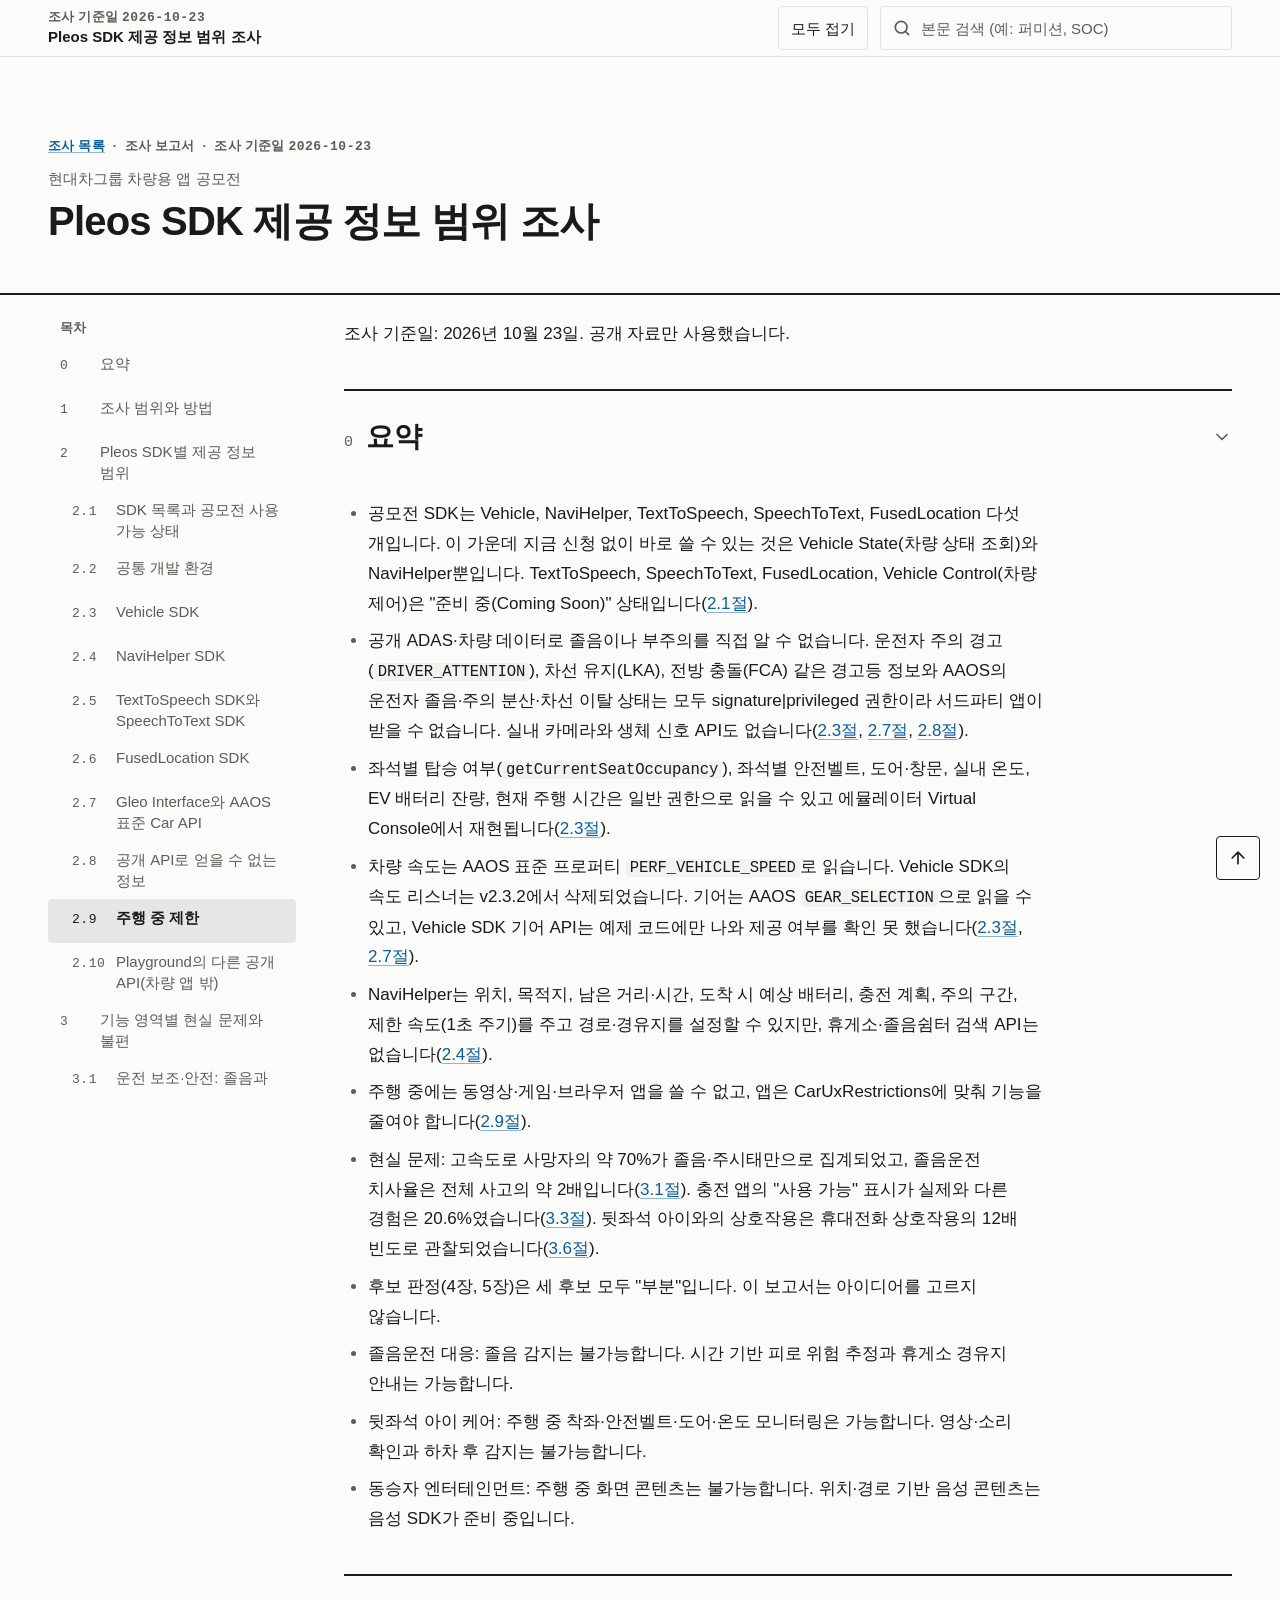
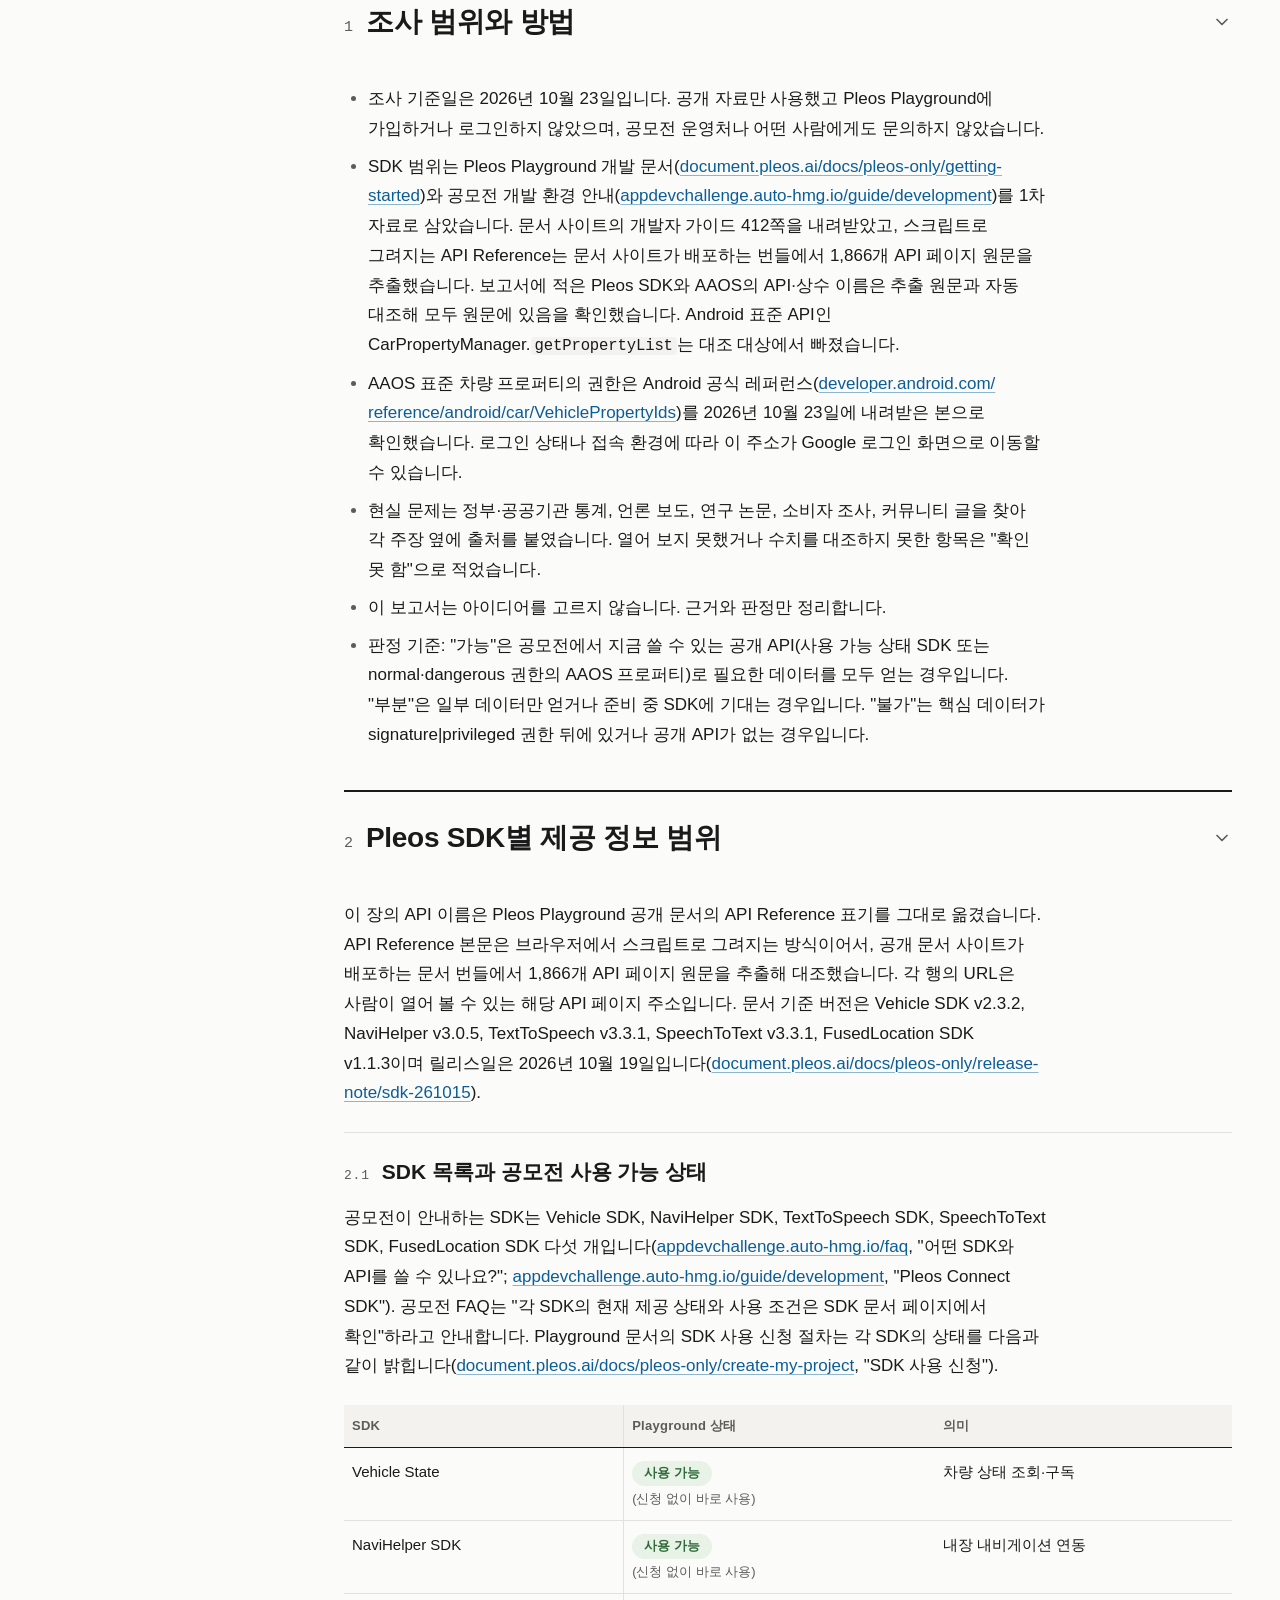
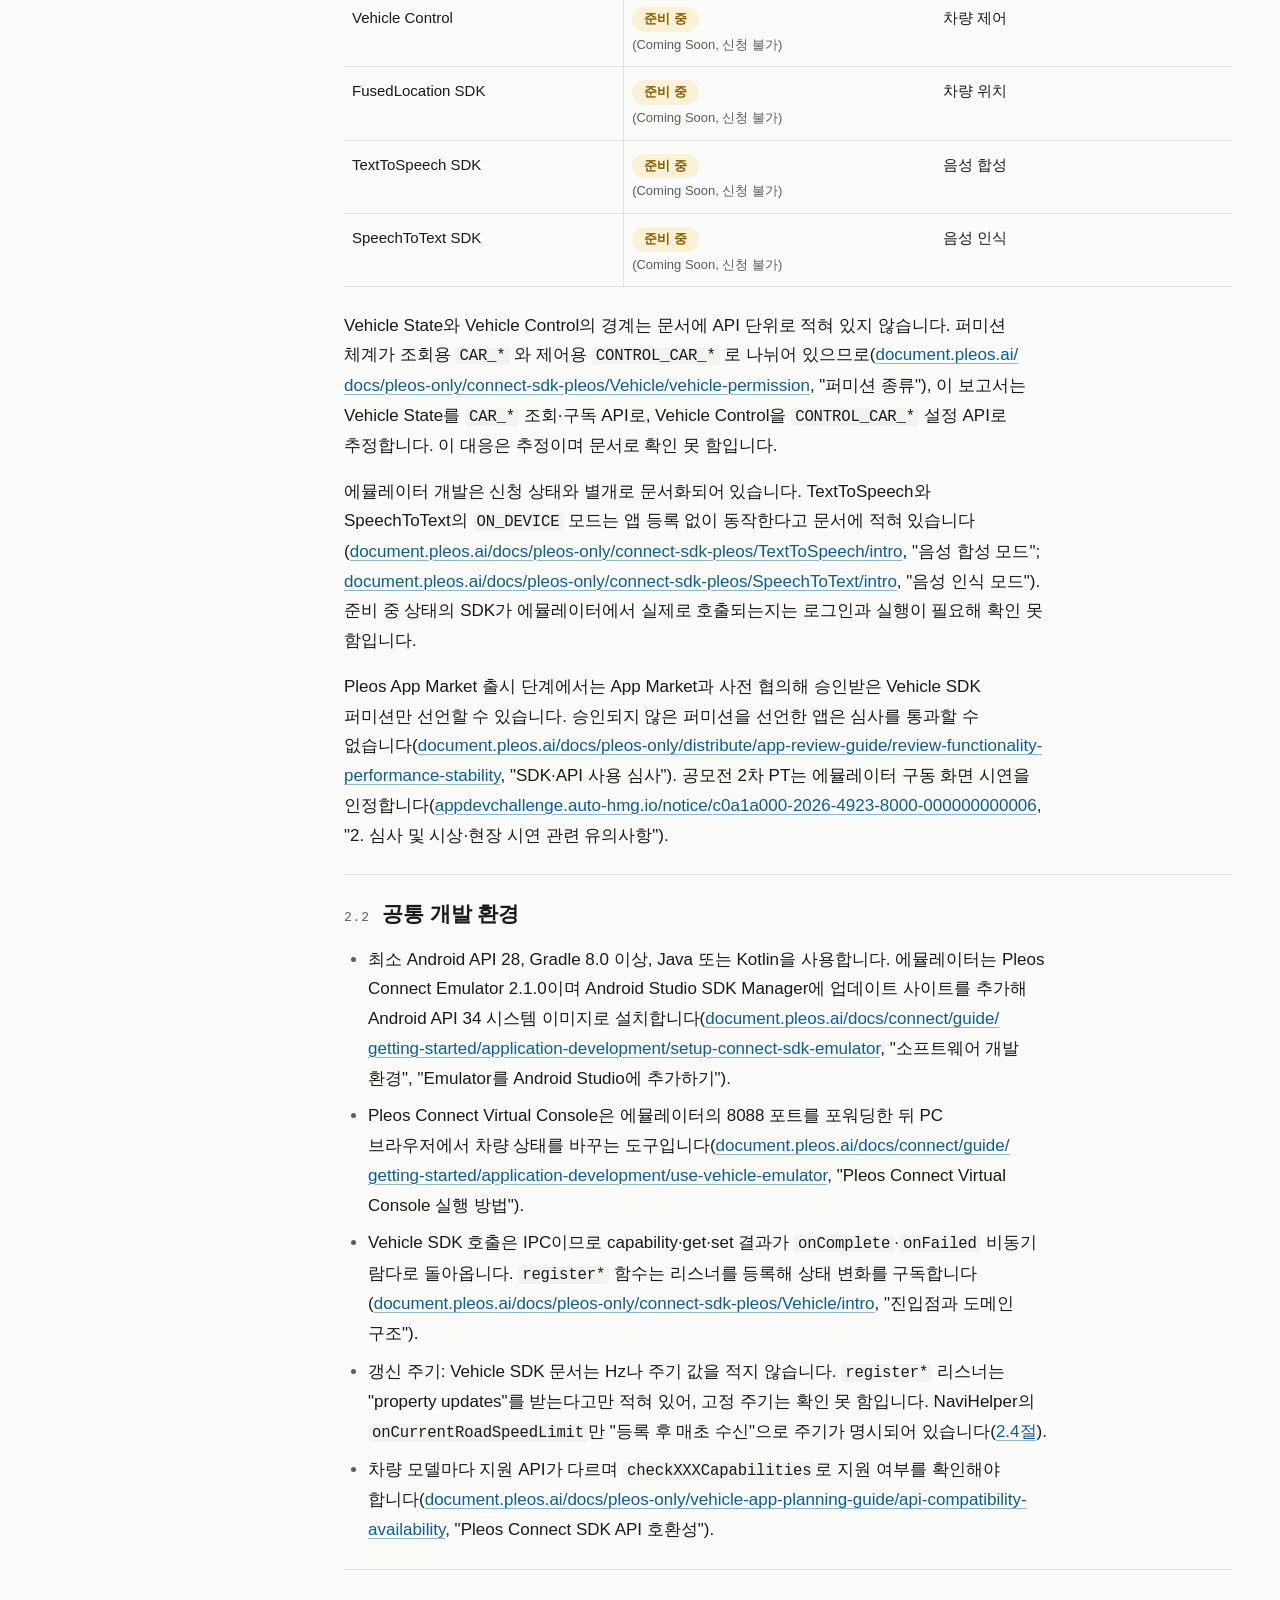
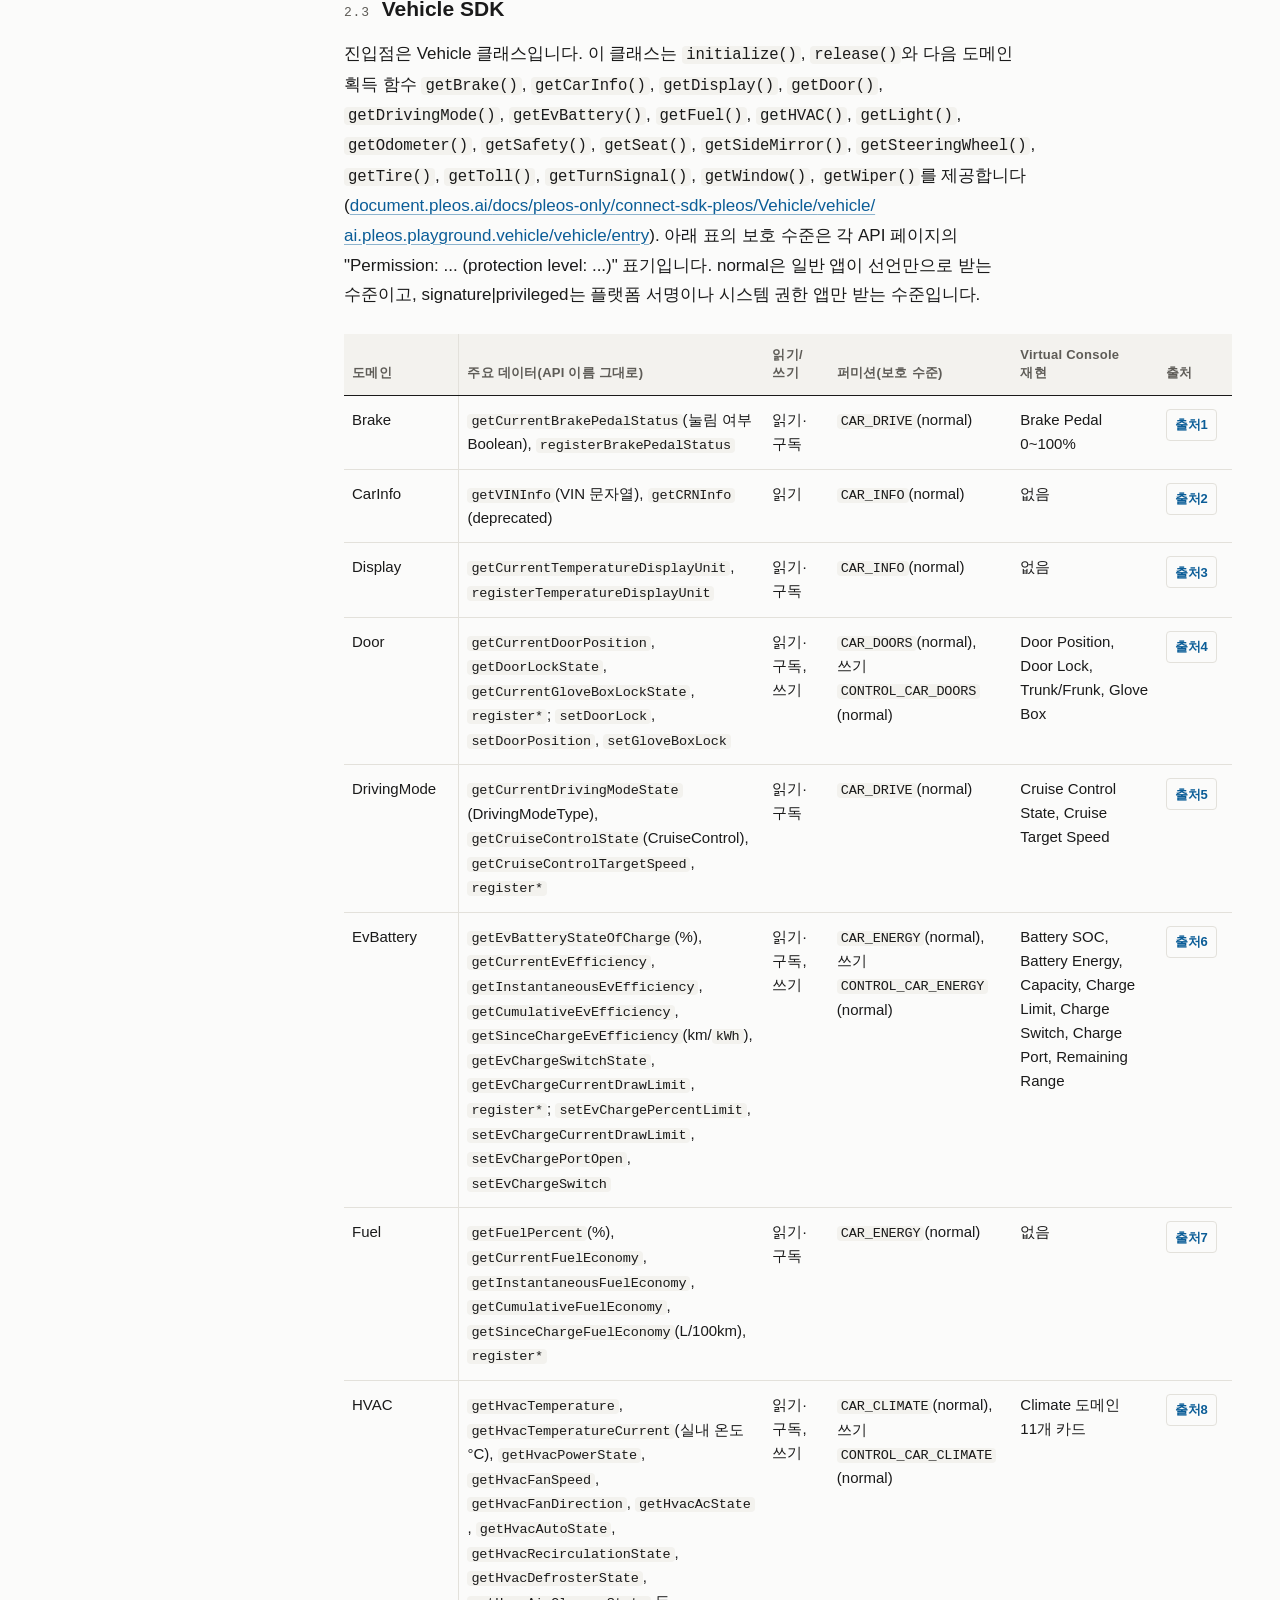
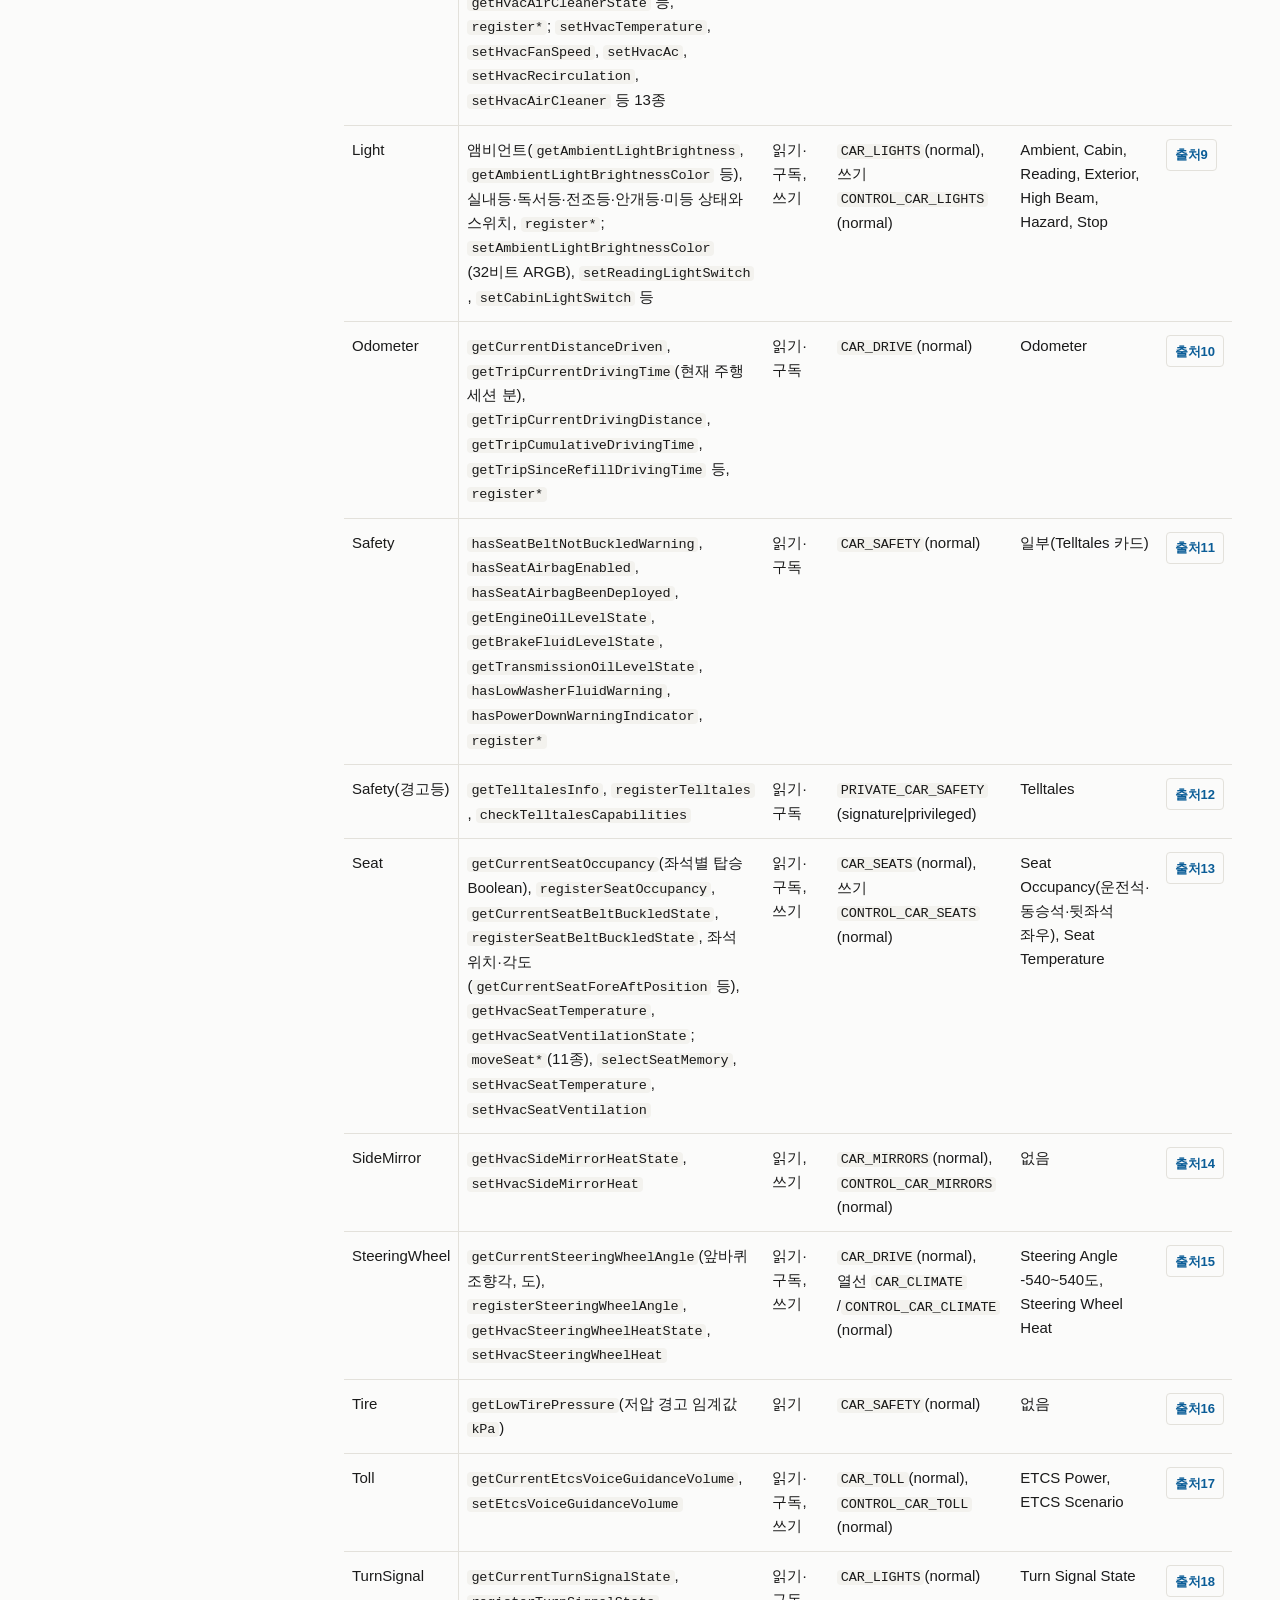
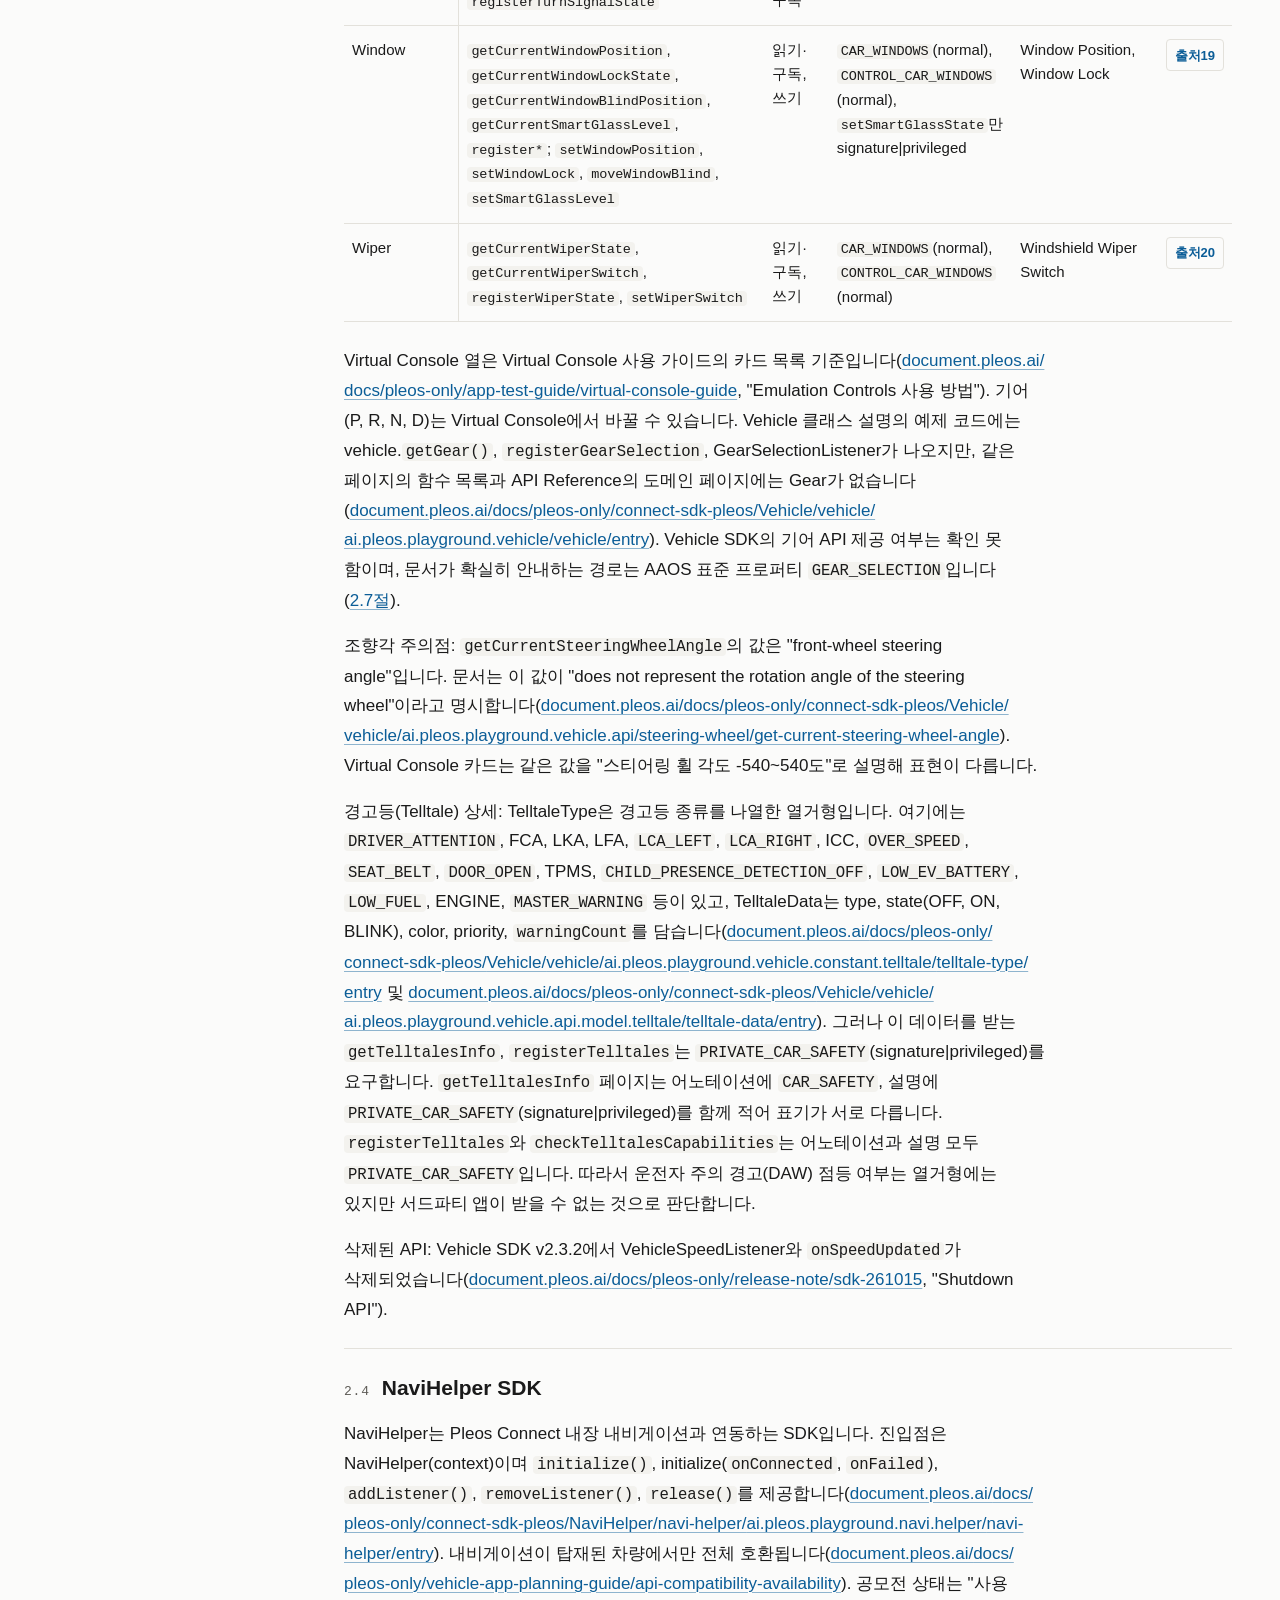
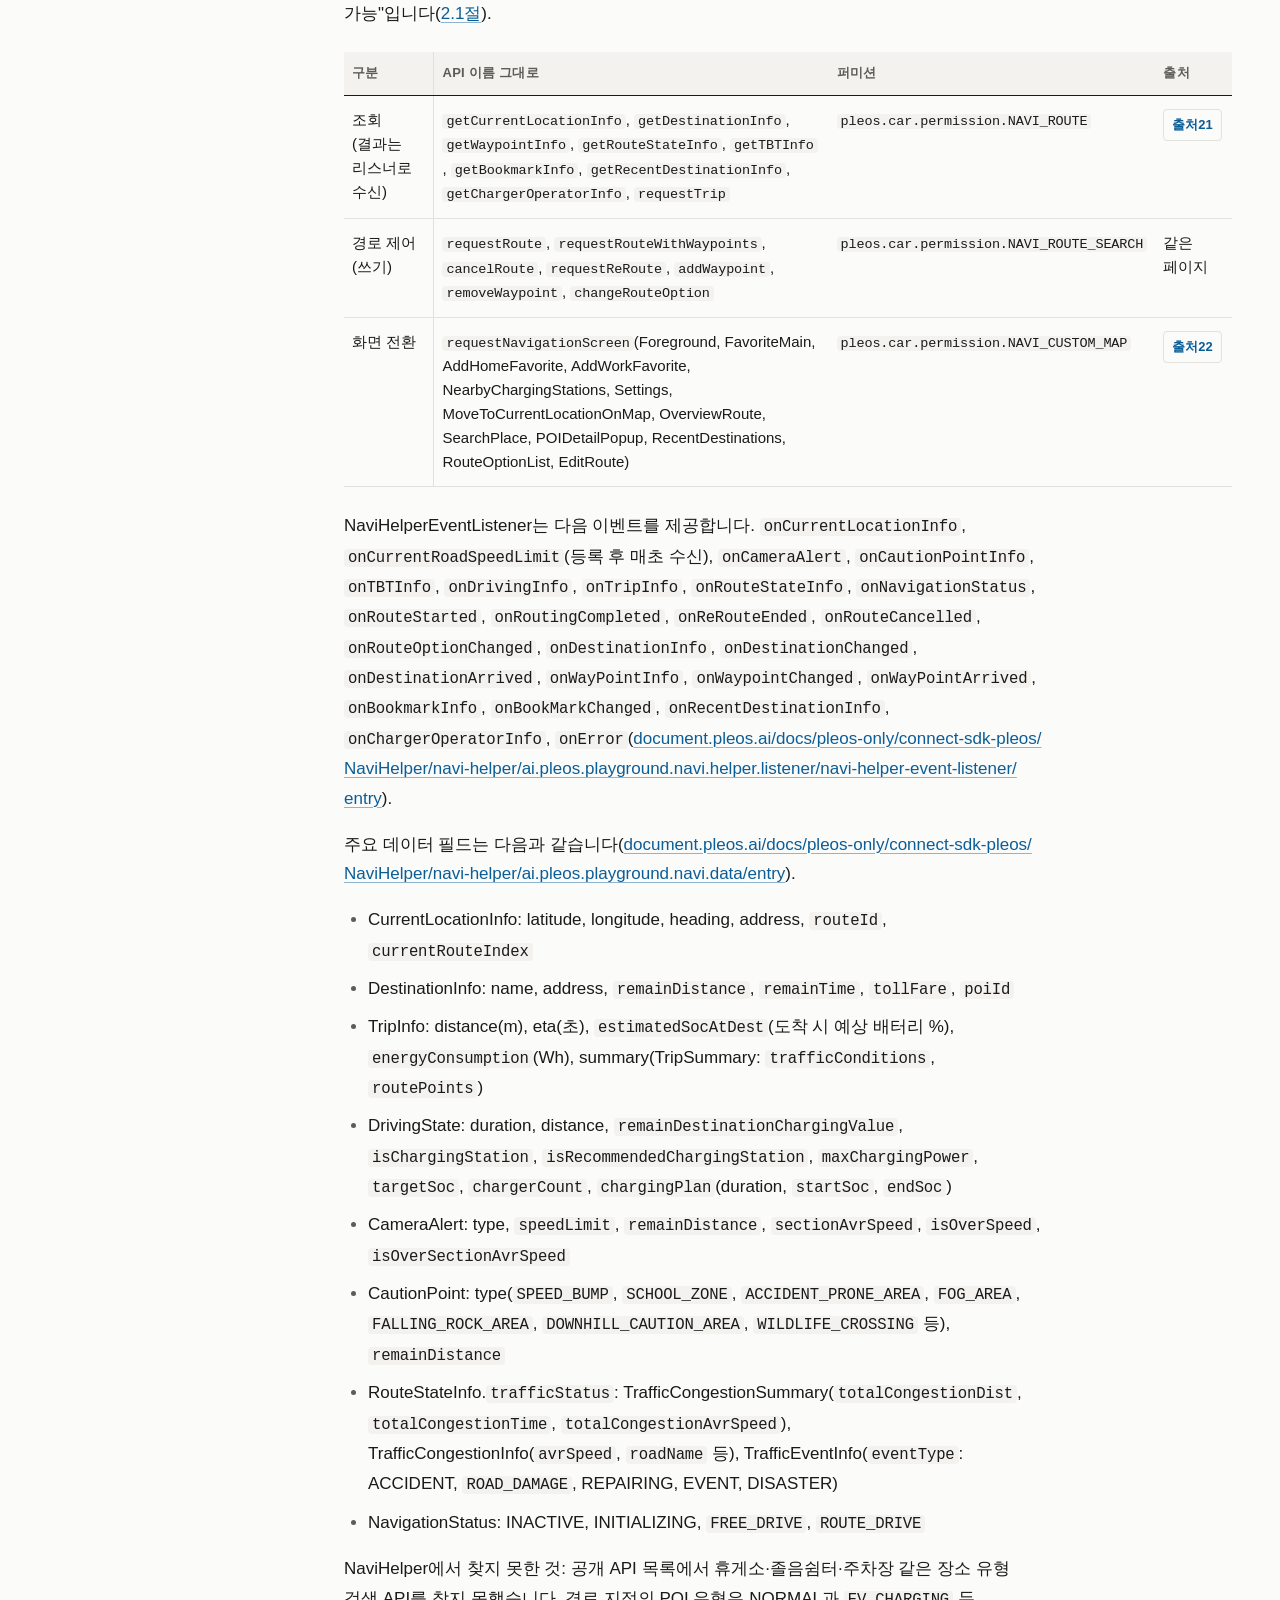
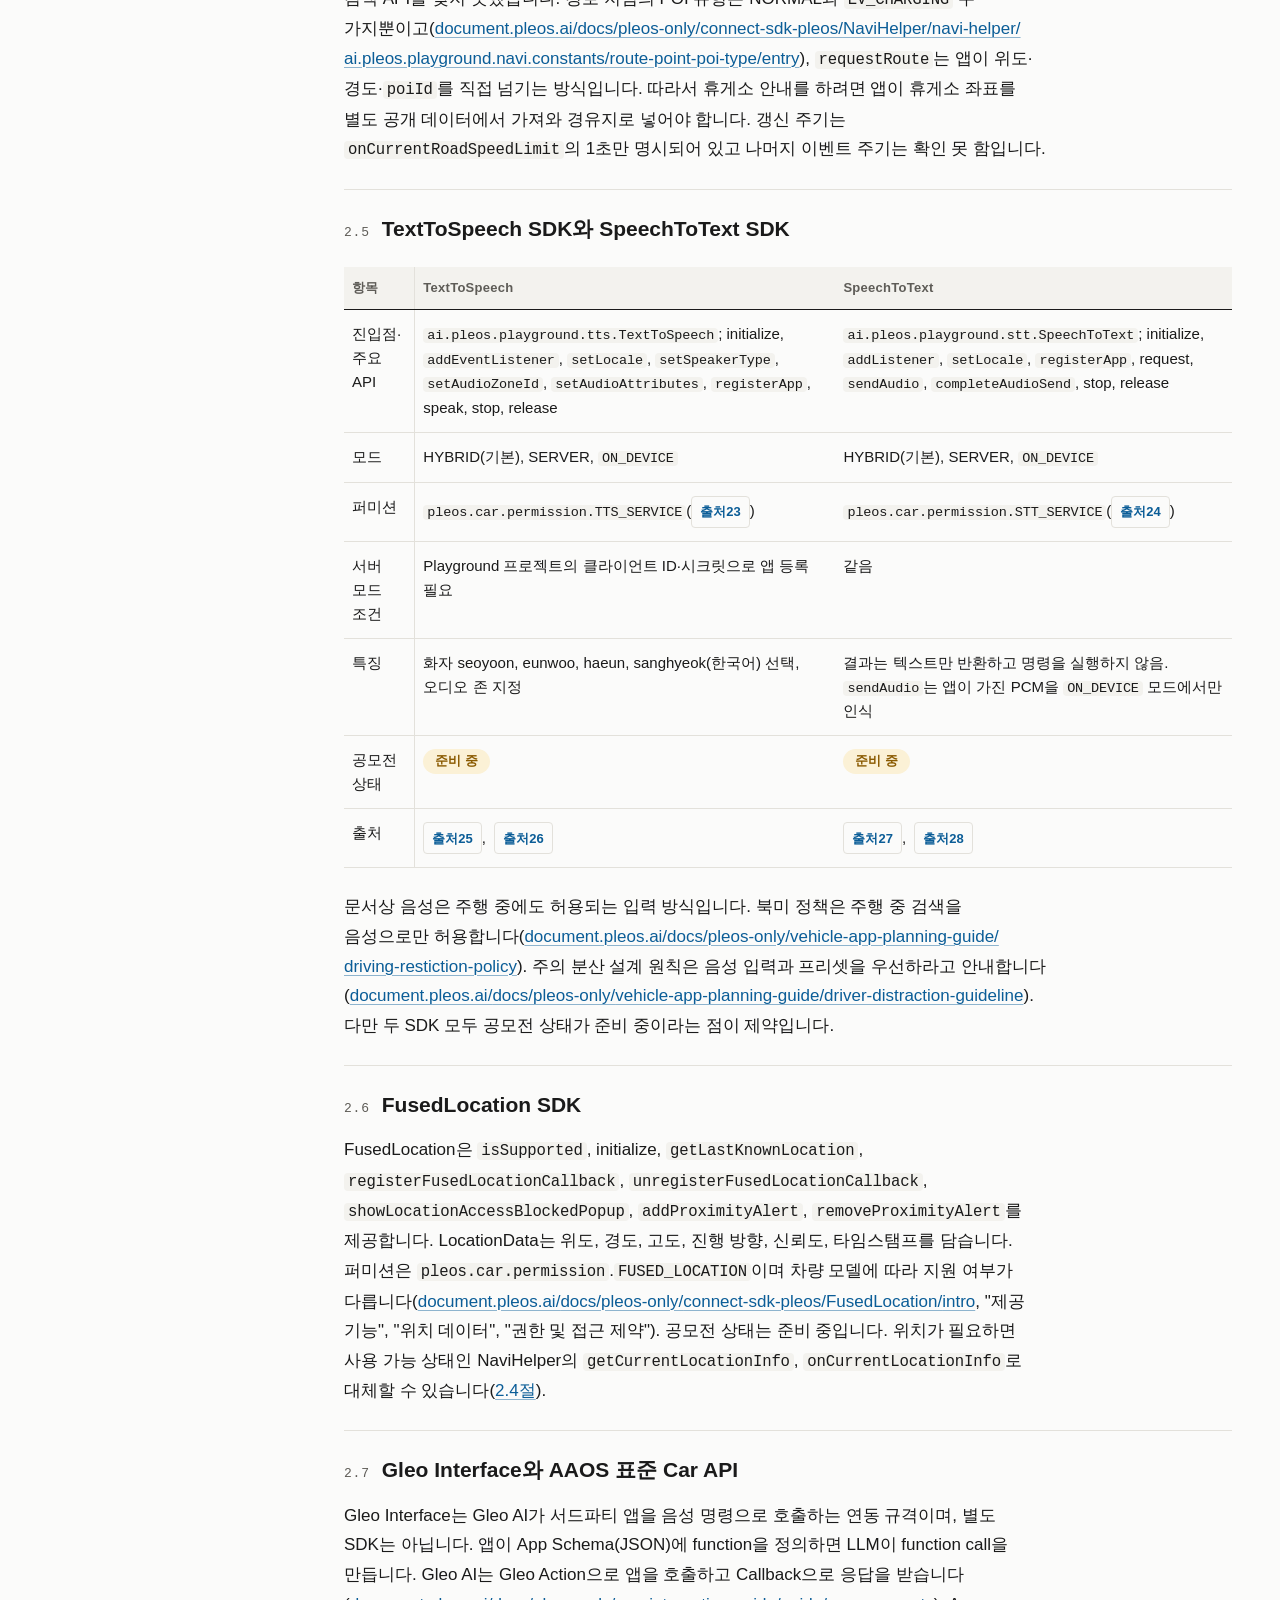
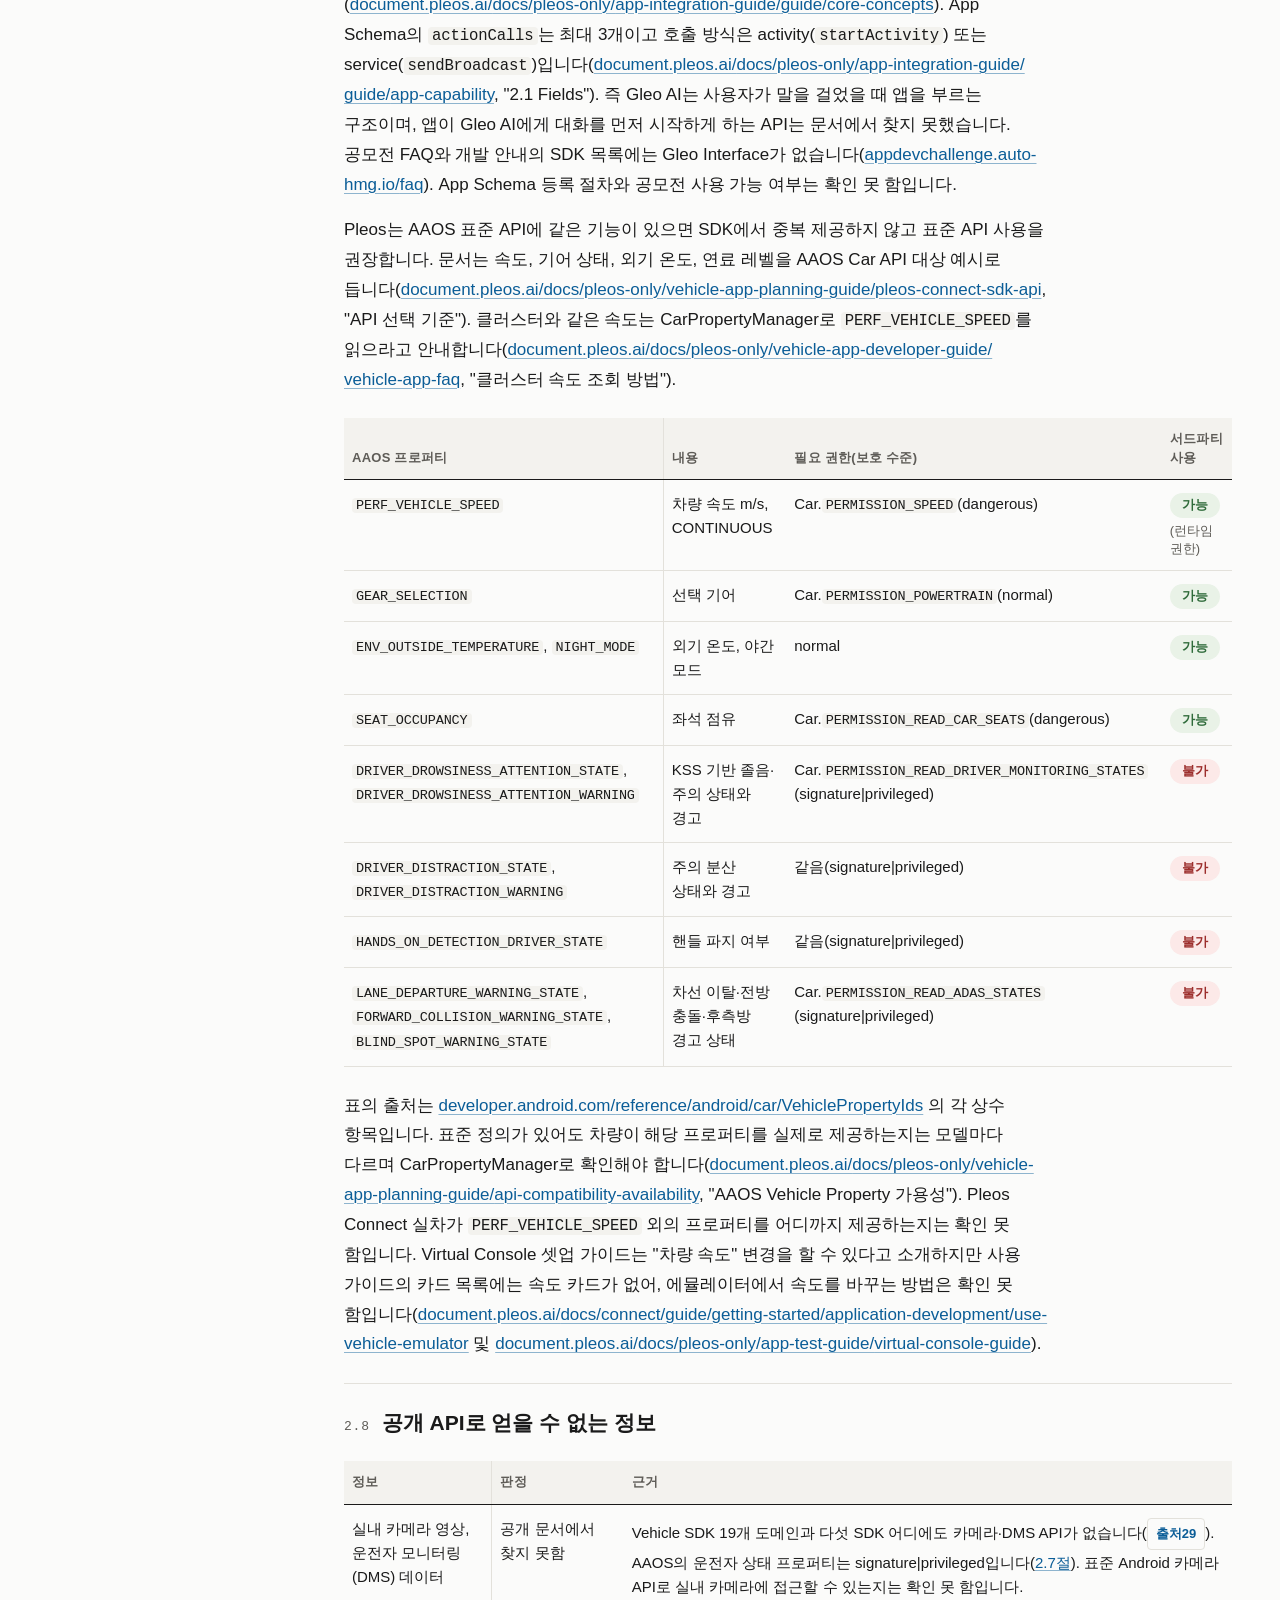
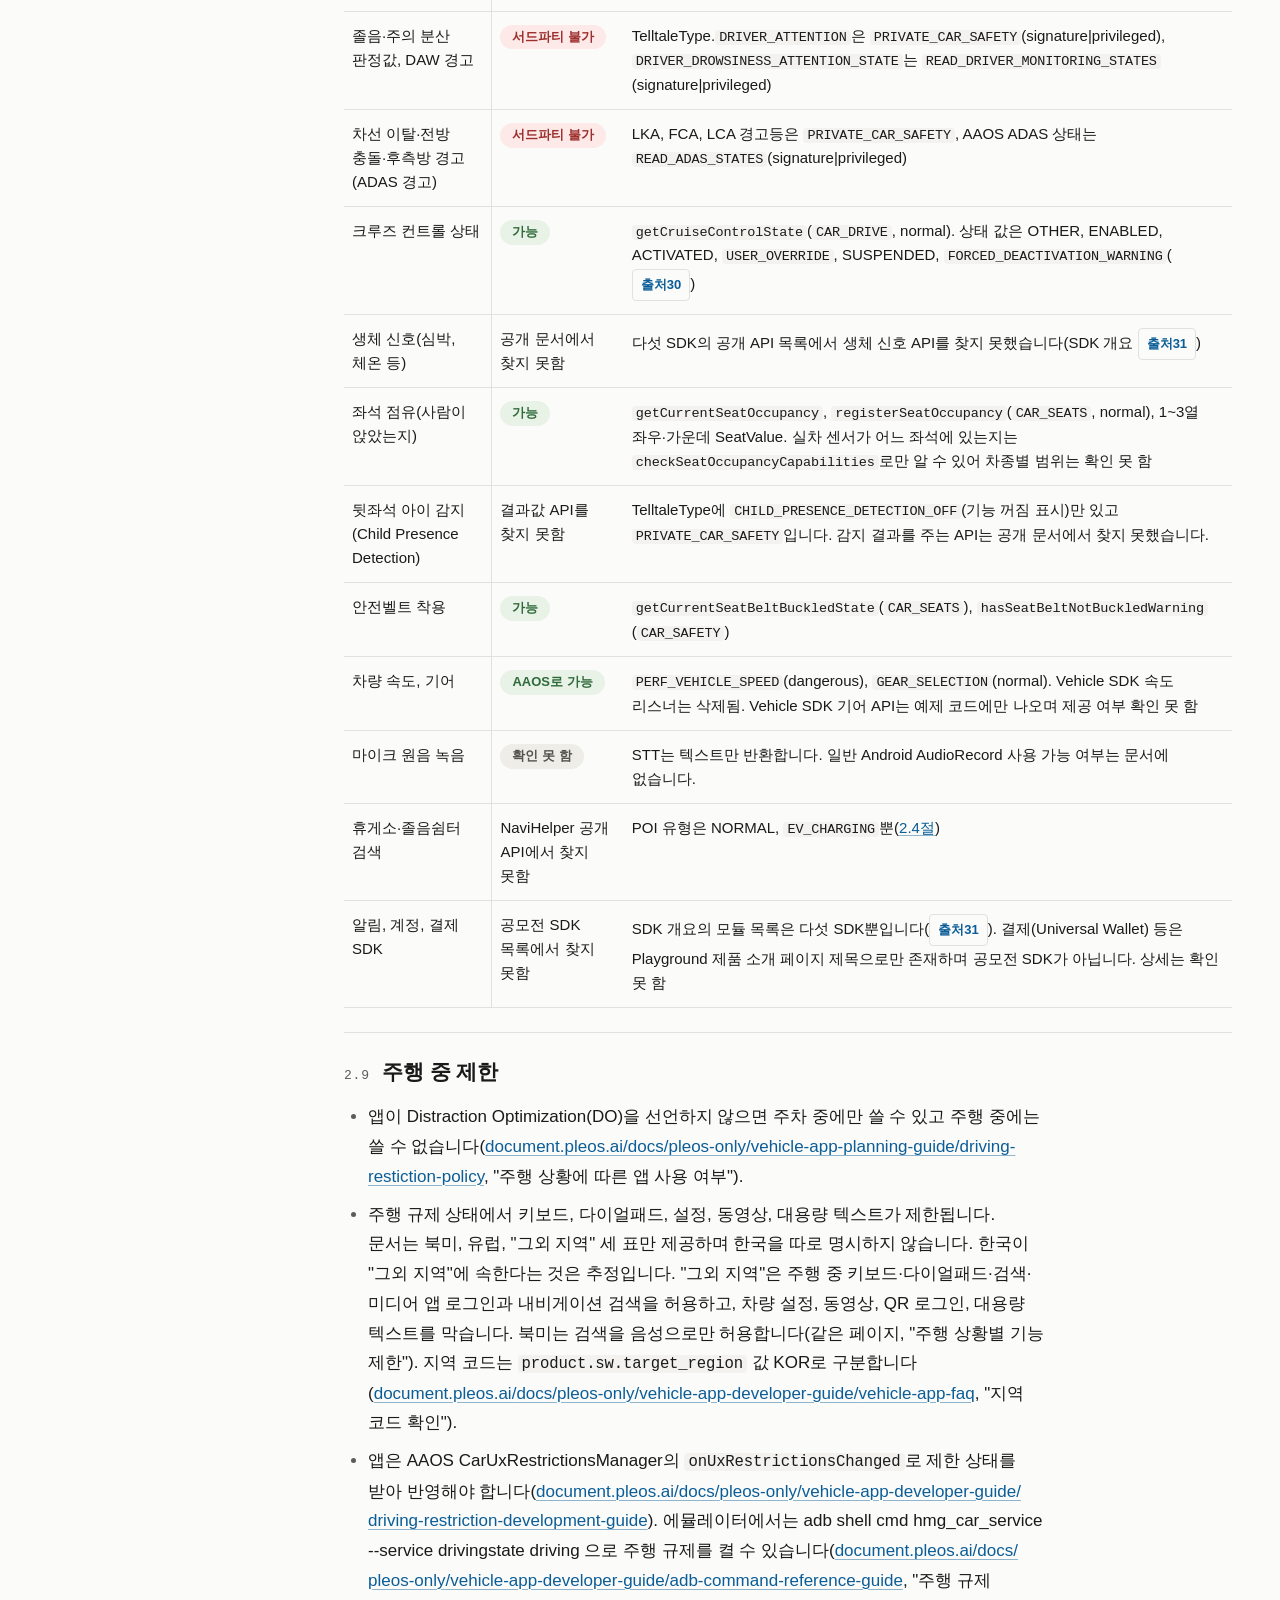
==== docs/2026-10-23-pleos-sdk/index.html @ 0643b25d "Restructure into dated multi-topic research site Topics live in topics/YYYY-MM-DD-slug/report.md and" ====
<!doctype html>
<html lang="ko">
<head>
<meta charset="utf-8">
<meta name="viewport" content="width=device-width, initial-scale=1">
<title>현대차그룹 차량용 앱 공모전 · Pleos SDK 제공 정보 범위 조사</title>
<meta name="description" content="Pleos Connect SDK가 공모전에서 제공하는 차량·내비·음성 데이터 범위와 졸음운전, 뒷좌석 아이, 동승자 엔터테인먼트 관련 현실 문제를 공개 자료로 정리했습니다.">
<meta name="color-scheme" content="light dark">
<meta name="theme-color" media="(prefers-color-scheme: light)" content="#FBFBFA">
<meta name="theme-color" media="(prefers-color-scheme: dark)" content="#131312">
<meta property="og:title" content="현대차그룹 차량용 앱 공모전 · Pleos SDK 제공 정보 범위 조사">
<meta property="og:description" content="Pleos Connect SDK가 공모전에서 제공하는 차량·내비·음성 데이터 범위와 졸음운전, 뒷좌석 아이, 동승자 엔터테인먼트 관련 현실 문제를 공개 자료로 정리했습니다.">
<meta property="og:type" content="article">
<meta property="og:locale" content="ko_KR">
<link rel="icon" href="data:image/svg+xml,%3Csvg xmlns='http://www.w3.org/2000/svg' viewBox='0 0 32 32'%3E%3Crect width='32' height='32' fill='%231A1A1A'/%3E%3Cpath d='M8 9h16M8 16h16M8 23h10' stroke='%23FBFBFA' stroke-width='3' stroke-linecap='round'/%3E%3C/svg%3E">
<script>(function(){var d=document.documentElement;d.className+=" js";try{if(!matchMedia("(min-width: 60em)").matches){d.className+=" m-collapse"}}catch(e){}})();</script>
<style>
:root{color-scheme:light dark;--canvas:#FBFBFA;--surface:#F3F2EE;--ink:#1A1A1A;--ink-2:#5E5C57;--ink-3:#8B8984;--hairline:#E3E1DB;--rule:#1A1A1A;--link:#0B5D97;--link-hover:#073E66;--ring:#0B5D97;--mark-bg:#FFE69C;--mark-ink:#1A1A1A;--wash-1:rgb(26 26 26 / .05);--wash-2:rgb(26 26 26 / .09);--ok-bg:#E9F2E7;--ok-ink:#2F6B3A;--part-bg:#FBF1D6;--part-ink:#8A5A00;--no-bg:#FCE9E8;--no-ink:#9C2E2C;--unk-bg:#EEEDE8;--unk-ink:#55534E;--scrim:rgb(26 26 26 / .35);--font-sans:-apple-system,BlinkMacSystemFont,"Apple SD Gothic Neo",Pretendard,"Noto Sans KR","Noto Sans CJK KR","Malgun Gothic","Segoe UI",sans-serif;--font-mono:ui-monospace,"SF Mono",Menlo,Consolas,"Liberation Mono","DejaVu Sans Mono",monospace;--fs-display:clamp(1.75rem,1.2rem + 2.2vw,2.5rem);--fs-h2:clamp(1.375rem,1.15rem + 1vw,1.75rem);--fs-h3:clamp(1.125rem,1.05rem + .4vw,1.3125rem);--fs-body:1.0625rem;--fs-table:.9375rem;--fs-ui:.9375rem;--fs-small:.8125rem;--lh-body:1.75;--lh-table:1.6;--lh-head:1.3;--lh-tight:1.2;--s-1:4px;--s-2:8px;--s-3:12px;--s-4:16px;--s-5:20px;--s-6:24px;--s-8:32px;--s-10:40px;--s-12:48px;--s-16:64px;--s-20:80px;--container:80rem;--gutter:clamp(1.25rem,4vw,3rem);--sidebar:15.5rem;--col-gap:var(--s-12);--measure:44rem;--header-h:3.5rem;--control-h:2.75rem;--icon:1.25rem;--r-ctl:4px;--r-pill:999px;--t-micro:120ms;--t-std:200ms;--ease:cubic-bezier(.2,0,0,1);--z-header:30;--z-totop:20}@media (prefers-color-scheme:dark){:root{--canvas:#131312;--surface:#1C1C1A;--ink:#ECEAE4;--ink-2:#A8A69F;--ink-3:#7C7A74;--hairline:#2A2927;--rule:#ECEAE4;--link:#7CBCEC;--link-hover:#AAD6F7;--ring:#7CBCEC;--mark-bg:#5E4C14;--mark-ink:#FFF3CF;--wash-1:rgb(236 234 228 / .07);--wash-2:rgb(236 234 228 / .12);--ok-bg:#1B2B1E;--ok-ink:#A3D9A8;--part-bg:#2D2712;--part-ink:#E5BD55;--no-bg:#34201F;--no-ink:#F2A19E;--unk-bg:#2A2926;--unk-ink:#B9B7B0;--scrim:rgb(0 0 0 / .55)}}*,*::before,*::after{box-sizing:border-box}html{scroll-behavior:smooth;scroll-padding-top:calc(var(--header-h) + var(--s-4));-webkit-text-size-adjust:100%;text-size-adjust:100%}body{margin:0;background:var(--canvas);color:var(--ink);font:400 var(--fs-body) / var(--lh-body) var(--font-sans);word-break:keep-all;overflow-wrap:break-word;-webkit-font-smoothing:antialiased;text-rendering:optimizeLegibility}html.sheet-open{overflow:hidden}[hidden]{display:none !important}.mono{font-family:var(--font-mono);letter-spacing:.04em}:focus-visible{outline:2px solid var(--ring);outline-offset:2px}a{color:var(--link);text-decoration:underline;text-decoration-thickness:1px;text-underline-offset:.15em;text-decoration-color:color-mix(in srgb,var(--link) 45%,transparent);transition:color var(--t-micro) var(--ease),text-decoration-color var(--t-micro) var(--ease)}a:hover{color:var(--link-hover);text-decoration-color:currentColor}svg{display:block}.sr-only{position:absolute !important;width:1px;height:1px;padding:0;margin:-1px;overflow:hidden;clip:rect(0 0 0 0);clip-path:inset(50%);white-space:nowrap;border:0}html:not(.js) .js-only{display:none !important}.skip{position:absolute;top:var(--s-2);left:var(--s-2);z-index:calc(var(--z-header) + 1);padding:var(--s-3) var(--s-4);background:var(--ink);color:var(--canvas);border-radius:var(--r-ctl);text-decoration:none;font-weight:600;transform:translateY(-200%)}.skip:focus-visible{transform:none;outline-color:var(--ring)}.btn{display:inline-flex;align-items:center;justify-content:center;gap:var(--s-1);min-height:var(--control-h);min-width:var(--control-h);padding:0 var(--s-3);border:1px solid transparent;border-radius:var(--r-ctl);background:transparent;color:var(--ink);font:500 var(--fs-ui) / 1 var(--font-sans);cursor:pointer;text-decoration:none;white-space:nowrap;transition:background-color var(--t-micro) var(--ease)}.btn:hover{background:var(--wash-1)}.btn:active{background:var(--wash-2)}.btn--outline{border-color:var(--hairline)}.btn--icon{padding:0}.btn svg{width:var(--icon);height:var(--icon);flex:none}.hdr{position:sticky;top:0;z-index:var(--z-header);background:var(--canvas);border-bottom:1px solid var(--hairline)}.hdr__in{max-width:var(--container);margin:0 auto;padding:var(--s-1) var(--gutter);min-height:var(--header-h);display:flex;flex-wrap:wrap;align-items:center;gap:var(--s-1)}.brand{display:flex;flex-direction:column;justify-content:center;min-width:0;flex:1 1 0;min-height:var(--control-h);color:inherit;text-decoration:none;border-radius:var(--r-ctl)}.brand:hover{color:inherit}.brand__kicker{display:none;font-size:var(--fs-small);font-weight:600;line-height:1.3;letter-spacing:.02em;color:var(--ink-2);white-space:nowrap}.btn--all .btn__label{display:none}.btn--all[data-action="open"] .ico--close,.btn--all[data-action="close"] .ico--open{display:none}.hdr .btn--outline{border-color:transparent}.brand__title{font-size:var(--fs-ui);font-weight:600;line-height:1.3;white-space:nowrap;overflow:hidden;text-overflow:ellipsis}.srch{flex:1 1 100%;order:10;display:none;margin:0;padding-bottom:var(--s-2)}.hdr.search-open .srch{display:block}.srch__box{position:relative;display:flex;align-items:center}.srch__icon{position:absolute;left:var(--s-3);width:var(--icon);height:var(--icon);color:var(--ink-2);pointer-events:none}.srch input{width:100%;height:var(--control-h);margin:0;padding:0 var(--control-h) 0 calc(var(--s-3) + var(--icon) + var(--s-2));border:1px solid var(--hairline);border-radius:var(--r-ctl);background:var(--canvas);color:var(--ink);font:400 var(--fs-ui) / 1 var(--font-sans);-webkit-appearance:none;appearance:none}.srch input::placeholder{color:var(--ink-2);opacity:1}.srch input::-webkit-search-cancel-button,.srch input::-webkit-search-decoration{-webkit-appearance:none;appearance:none}.srch__clear{position:absolute;right:2px;top:2px;min-height:calc(var(--control-h) - 4px);min-width:calc(var(--control-h) - 4px);color:var(--ink-2)}.status{max-width:var(--container);margin:0 auto;padding:var(--s-2) var(--gutter);display:flex;flex-wrap:wrap;align-items:center;gap:var(--s-2) var(--s-3);background:var(--surface);border-top:1px solid var(--hairline);color:var(--ink-2);font-size:var(--fs-small);font-weight:500;line-height:1.4}.status[hidden]{display:none}.status strong{color:var(--ink);font-weight:600}.status .btn{min-height:2rem;padding:0 var(--s-2);font-size:var(--fs-small);color:var(--link)}@media (min-width:60em){.hdr__in{flex-wrap:nowrap;gap:var(--s-3)}.btn--toc,.btn--search{display:none}.brand__kicker{display:block}.btn--all svg{display:none}.btn--all .btn__label{display:inline}.hdr .btn--outline{border-color:var(--hairline)}.srch{display:block;flex:0 1 22rem;order:0;padding-bottom:0}}.hero{max-width:var(--container);margin:0 auto;padding:var(--s-10) var(--gutter) var(--s-8);border-bottom:2px solid var(--rule)}.kicker{margin:0 0 var(--s-3);font-size:var(--fs-small);font-weight:600;line-height:1.4;letter-spacing:.02em;color:var(--ink-2)}.kicker__sep{margin:0 var(--s-1)}.hero h1{margin:0;display:flex;flex-direction:column;gap:var(--s-2);max-width:var(--measure)}.hero__sup{font:500 var(--fs-ui) / 1.4 var(--font-sans);color:var(--ink-2)}.hero__sep{display:none}.hero__main{font-size:var(--fs-display);font-weight:700;line-height:var(--lh-tight);letter-spacing:-.02em}@media (min-width:60em){.hero{padding-top:var(--s-20);padding-bottom:var(--s-12)}}.layout{max-width:var(--container);margin:0 auto;padding:0 var(--gutter)}.side{display:none}.doc{min-width:0;padding-bottom:var(--s-16)}@media (min-width:60em){.layout{display:grid;grid-template-columns:var(--sidebar) minmax(0,1fr);gap:var(--col-gap);align-items:start}.side{display:block;position:sticky;top:calc(var(--header-h) + var(--s-6));max-height:calc(100dvh - var(--header-h) - var(--s-12));overflow-y:auto;padding:var(--s-6) 0 var(--s-6);scrollbar-width:thin}}.side__title{margin:0 0 var(--s-2);padding:0 var(--s-3);font-size:var(--fs-small);font-weight:600;line-height:1.4;letter-spacing:.02em;color:var(--ink-2)}.toc,.toc ol{list-style:none;margin:0;padding:0}.toc a{display:flex;align-items:baseline;gap:var(--s-2);min-height:var(--control-h);padding:var(--s-2) var(--s-3);border-radius:var(--r-ctl);color:var(--ink-2);font-size:var(--fs-ui);font-weight:500;line-height:1.4;text-decoration:none;transition:background-color var(--t-micro) var(--ease),color var(--t-micro) var(--ease)}.toc a:hover{background:var(--wash-1);color:var(--ink)}.toc a[aria-current="true"]{background:var(--wash-2);color:var(--ink);font-weight:600}.toc__num{flex:none;min-width:2rem;font:500 var(--fs-small) / 1.4 var(--font-mono);letter-spacing:.04em}.toc__sub a{padding-left:var(--s-6)}.toc__sub .toc__num{min-width:2.25rem}.sec{border-top:2px solid var(--rule);margin-top:var(--s-10);padding-top:var(--s-4)}.doc>.sec:first-child{border-top:0;margin-top:0;padding-top:var(--s-6)}.sec__h{margin:0;font-size:var(--fs-h2);font-weight:700;line-height:var(--lh-head);letter-spacing:-.01em}.sec__btn{display:flex;align-items:baseline;gap:var(--s-3);width:calc(100% + 2 * var(--s-2));margin:0 calc(-1 * var(--s-2));padding:var(--s-3) var(--s-2);border:0;border-radius:var(--r-ctl);background:transparent;color:inherit;font:inherit;letter-spacing:inherit;text-align:left;cursor:pointer;-webkit-appearance:none;appearance:none;transition:background-color var(--t-micro) var(--ease)}.sec__btn:hover{background:var(--wash-1)}.sec__btn:active{background:var(--wash-2)}.num{flex:none;font:500 var(--fs-ui) / 1 var(--font-mono);letter-spacing:.06em;color:var(--ink-2)}.ttl{flex:1 1 auto;min-width:0}.chev{flex:none;align-self:center;width:var(--icon);height:var(--icon);color:var(--ink-2);transition:transform var(--t-micro) var(--ease)}.sec__btn[aria-expanded="false"] .chev{transform:rotate(-90deg)}.sec__body{padding-top:var(--s-2)}.sec__body.is-entering{animation:fade-in var(--t-micro) var(--ease) both}@keyframes fade-in{from{opacity:0}to{opacity:1}}.js:not(.is-ready).m-collapse .doc>.sec ~ .sec>.sec__body,.js:not(.is-ready) .sec[data-default="closed"]>.sec__body{display:none}.blk{padding-top:var(--s-6)}.blk + .blk{border-top:1px solid var(--hairline);margin-top:var(--s-6)}.blk__h{display:flex;align-items:baseline;gap:var(--s-3);margin:0 0 var(--s-4);font-size:var(--fs-h3);font-weight:600;line-height:1.4}.blk__h .num{font-size:var(--fs-small)}.doc p,.doc ul,.doc ol:not(.srcs){max-width:var(--measure)}.doc p{margin:0 0 var(--s-4)}.doc ul,.doc ol{margin:0 0 var(--s-4);padding-left:var(--s-6)}.doc li{margin-bottom:var(--s-2)}.doc li::marker{color:var(--ink-2)}.doc>.blk>:last-child,.sec__body>.blk>:last-child{margin-bottom:0}code{font-family:var(--font-mono);font-size:.92em;letter-spacing:-.01em;background:var(--surface);padding:0 var(--s-1);border-radius:var(--r-ctl);overflow-wrap:anywhere}mark{background:var(--mark-bg);color:var(--mark-ink);border-radius:var(--r-ctl);padding:0 1px}.url{overflow-wrap:anywhere}.src{display:inline-flex;align-items:center;min-height:2rem;margin:1px 0;padding:0 var(--s-2);border:1px solid var(--hairline);border-radius:var(--r-ctl);font-size:var(--fs-small);font-weight:600;line-height:1;text-decoration:none;white-space:nowrap;transition:background-color var(--t-micro) var(--ease),color var(--t-micro) var(--ease)}.src:hover{background:var(--wash-1);text-decoration:underline}.src + .src{margin-left:var(--s-1)}.tbl{margin:var(--s-6) 0}.tbl__scroll{overflow-x:auto;scrollbar-width:thin}.tbl__scroll:focus-visible{outline-offset:4px}table{border-collapse:collapse;width:100%;font-size:var(--fs-table);line-height:var(--lh-table)}th,td{padding:var(--s-3) var(--s-2);text-align:left;vertical-align:top;border-bottom:1px solid var(--hairline);overflow-wrap:break-word}.tbl--scroll th:first-child,.tbl--scroll td:first-child{position:sticky;left:0;background:var(--canvas);border-right:1px solid var(--hairline)}.tbl--scroll thead th:first-child{background:var(--surface)}thead th{background:var(--surface);color:var(--ink-2);font-size:var(--fs-small);font-weight:600;letter-spacing:.02em;line-height:1.4;vertical-align:bottom;border-bottom:1px solid var(--rule)}td code{font-size:.9em}@media (min-width:48em){th,td{min-width:4rem}td code,th code{overflow-wrap:break-word}.tbl--cards th:first-child,.tbl--cards td:first-child{position:sticky;left:0;background:var(--canvas);border-right:1px solid var(--hairline)}.tbl--cards thead th:first-child{background:var(--surface)}}.pill{display:inline-flex;align-items:center;min-height:1.5rem;padding:var(--s-1) var(--s-3);border-radius:var(--r-pill);font-size:var(--fs-small);font-weight:600;line-height:1.3}.pill--ok{background:var(--ok-bg);color:var(--ok-ink)}.pill--part{background:var(--part-bg);color:var(--part-ink)}.pill--no{background:var(--no-bg);color:var(--no-ink)}.pill--unk{background:var(--unk-bg);color:var(--unk-ink)}.pill__note{display:block;margin-top:var(--s-1);color:var(--ink-2);font-size:var(--fs-small);line-height:1.4}@media (max-width:47.99em){.tbl--scroll th,.tbl--scroll td{min-width:5.5rem}.tbl--cards table,.tbl--cards tbody,.tbl--cards tr,.tbl--cards td{display:block}.tbl--cards thead{position:absolute;width:1px;height:1px;overflow:hidden;clip:rect(0 0 0 0);clip-path:inset(50%);white-space:nowrap}.tbl--cards tr{padding:var(--s-4) 0 var(--s-5);border-bottom:1px solid var(--hairline)}.tbl--cards tr:first-child{border-top:1px solid var(--rule)}.tbl--cards td{display:grid;grid-template-columns:minmax(5.5rem,28%) minmax(0,1fr);gap:var(--s-1) var(--s-3);padding:var(--s-1) 0;border:0}.tbl--cards td::before{content:attr(data-label);color:var(--ink-2);font-size:var(--fs-small);font-weight:600;line-height:var(--lh-table)}.tbl--cards td:first-child{display:block;margin-bottom:var(--s-2);font-size:var(--fs-body);font-weight:600;line-height:1.4}.tbl--cards td:first-child::before{display:none}.tbl--cards .cell{display:block;min-width:0}.tbl--numbered td:first-child{margin-bottom:var(--s-1);font:500 var(--fs-small) / 1.4 var(--font-mono);letter-spacing:.04em;color:var(--ink-2)}.tbl--numbered td:nth-child(2){display:block;margin-bottom:var(--s-2);font-size:var(--fs-body);font-weight:600;line-height:1.4}.tbl--numbered td:nth-child(2)::before{display:none}}.srcs{margin:0;padding-left:var(--s-8);font-size:var(--fs-table);line-height:var(--lh-table)}.srcs li{margin-bottom:var(--s-2);overflow-wrap:anywhere}.srcs li::marker{font-family:var(--font-mono);color:var(--ink-2)}.layout--index{display:block}.idx{max-width:56rem;padding:var(--s-6) 0 var(--s-16)}.idx__day{border-top:2px solid var(--rule);margin-top:var(--s-10);padding-top:var(--s-4)}.idx__day:first-child{border-top:0;margin-top:0;padding-top:0}.idx__date{margin:0 0 var(--s-2);font:500 var(--fs-small) / 1.4 var(--font-mono);letter-spacing:.04em;color:var(--ink-2)}.idx__list{list-style:none;margin:0;padding:0}.idx__item{padding:var(--s-5) 0;border-bottom:1px solid var(--hairline)}.idx__item:last-child{border-bottom:0}.idx__sup{margin:0 0 var(--s-1);font-size:var(--fs-small);font-weight:600;letter-spacing:.02em;color:var(--ink-2)}.idx__title{margin:0 0 var(--s-2);font-size:var(--fs-h3);font-weight:700;line-height:var(--lh-head)}.idx__title a{color:var(--ink);text-decoration-color:var(--hairline)}.idx__title a:hover{color:var(--link-hover);text-decoration-color:currentColor}.idx__title .pill{vertical-align:.15em;margin-left:var(--s-2)}.idx__sum{margin:0;max-width:var(--measure);color:var(--ink-2)}.kicker__back{font-weight:600}.ftr{border-top:1px solid var(--hairline)}.ftr__in{max-width:var(--container);margin:0 auto;padding:var(--s-6) var(--gutter) calc(var(--s-12) + var(--control-h));display:flex;flex-wrap:wrap;gap:var(--s-2) var(--s-4);color:var(--ink-2);font-size:var(--fs-small);font-weight:500}.sheet{position:fixed;inset:var(--header-h) 0 auto 0;width:100%;max-width:none;max-height:calc(100dvh - var(--header-h) - var(--s-10));margin:0;padding:0;border:0;border-bottom:1px solid var(--hairline);border-radius:0 0 var(--r-ctl) var(--r-ctl);background:var(--canvas);color:var(--ink);overflow:hidden}.sheet[open]{display:flex;flex-direction:column}.sheet::backdrop{background:var(--scrim)}.sheet__head{display:flex;align-items:center;justify-content:space-between;gap:var(--s-2);padding:var(--s-2) var(--gutter);border-bottom:1px solid var(--hairline)}.sheet__title{margin:0;font-size:var(--fs-ui);font-weight:600}.sheet__body{overflow-y:auto;padding:var(--s-3) var(--gutter) var(--s-6)}@media (prefers-reduced-motion:no-preference){.sheet[open]{animation:sheet-in var(--t-std) var(--ease)}.sheet.is-closing{animation:sheet-out var(--t-std) var(--ease) forwards}}@keyframes sheet-in{from{opacity:0;transform:translateY(-8px)}to{opacity:1;transform:none}}@keyframes sheet-out{from{opacity:1;transform:none}to{opacity:0;transform:translateY(-8px)}}.totop{position:fixed;right:var(--s-5);bottom:var(--s-5);z-index:var(--z-totop);display:inline-flex;align-items:center;justify-content:center;width:var(--control-h);height:var(--control-h);border:1px solid var(--rule);border-radius:var(--r-ctl);background:var(--canvas);color:var(--ink);text-decoration:none;animation:fade-in var(--t-micro) var(--ease) both;transition:background-color var(--t-micro) var(--ease)}.totop:hover{background:var(--wash-1);color:var(--ink)}.totop svg{width:var(--icon);height:var(--icon)}@media (prefers-reduced-motion:reduce){html{scroll-behavior:auto}.chev,.skip{transition:none}.sec__body.is-entering,.totop{animation-duration:1ms}}@media print{.hdr,.side,.totop,.sheet,.skip,.chev,.status{display:none !important}.sec__body[hidden]{display:block !important}body{font-size:11pt;line-height:1.6;color:#000;background:#fff}.hero{padding-top:0}.layout{display:block;padding:0}.sec__btn{padding:0;margin:0;width:auto}a{color:inherit}.src{border-color:#999}.tbl__scroll{overflow:visible}table{font-size:9.5pt}tr{break-inside:avoid}.sec{break-inside:auto}.blk__h,.sec__h{break-after:avoid}}
</style>
</head>
<body>
<a class="skip" href="#main">본문으로 건너뛰기</a>

<header class="hdr" id="top">
  <div class="hdr__in">
    <button class="btn btn--toc js-only" id="toc-open" type="button" aria-haspopup="dialog" aria-controls="toc-sheet" aria-label="목차 열기" title="목차">
      <svg viewBox="0 0 24 24" width="20" height="20" fill="none" stroke="currentColor" stroke-width="2" stroke-linecap="round" stroke-linejoin="round" aria-hidden="true" focusable="false"><path d="M4 6h16M4 12h16M4 18h10"/></svg>
    </button>
    <a class="brand" href="#top">
      <span class="brand__kicker">조사 기준일 <span class="mono">2026-10-23</span></span>
      <span class="brand__title">Pleos SDK 제공 정보 범위 조사</span>
    </a>
    <button class="btn btn--icon btn--search js-only" id="search-toggle" type="button" aria-expanded="false" aria-controls="search-form" aria-label="검색 열기" title="검색">
      <svg viewBox="0 0 24 24" width="20" height="20" fill="none" stroke="currentColor" stroke-width="2" stroke-linecap="round" stroke-linejoin="round" aria-hidden="true" focusable="false"><circle cx="11" cy="11" r="7"/><path d="m20 20-3.5-3.5"/></svg>
    </button>
    <button class="btn btn--outline btn--all js-only" id="toggle-all" type="button" data-action="close" aria-label="모두 접기" title="모두 접기">
      <svg viewBox="0 0 24 24" width="20" height="20" fill="none" stroke="currentColor" stroke-width="2" stroke-linecap="round" stroke-linejoin="round" aria-hidden="true" focusable="false"><path class="ico--open" d="m7 15 5 5 5-5M7 9l5-5 5 5"/><path class="ico--close" d="m7 20 5-5 5 5M7 4l5 5 5-5"/></svg>
      <span class="btn__label">모두 접기</span>
    </button>
    <form class="srch js-only" id="search-form" role="search" action="#main" method="get">
      <label class="sr-only" for="q">본문 검색</label>
      <div class="srch__box">
        <svg class="srch__icon" viewBox="0 0 24 24" width="20" height="20" fill="none" stroke="currentColor" stroke-width="2" stroke-linecap="round" stroke-linejoin="round" aria-hidden="true" focusable="false"><circle cx="11" cy="11" r="7"/><path d="m20 20-3.5-3.5"/></svg>
        <input id="q" name="q" type="search" placeholder="본문 검색 (예: 퍼미션, SOC)" autocomplete="off" enterkeyhint="search" spellcheck="false">
        <button class="btn btn--icon srch__clear" id="q-clear" type="button" aria-label="검색 지우기" hidden>
          <svg viewBox="0 0 24 24" width="20" height="20" fill="none" stroke="currentColor" stroke-width="2" stroke-linecap="round" stroke-linejoin="round" aria-hidden="true" focusable="false"><path d="M6 6l12 12M18 6 6 18"/></svg>
        </button>
      </div>
    </form>
  </div>
  <div class="status" id="search-status" role="status" hidden></div>
</header>

<main id="main">
  <section class="hero" aria-labelledby="doc-title">
    <p class="kicker"><a class="kicker__back" href="../">조사 목록</a> <span class="kicker__sep" aria-hidden="true">·</span> 조사 보고서 <span class="kicker__sep" aria-hidden="true">·</span> 조사 기준일 <span class="mono">2026-10-23</span></p>
    <h1 id="doc-title"><span class="hero__sup">현대차그룹 차량용 앱 공모전</span><span class="hero__sep" aria-hidden="true"> · </span><span class="hero__main">Pleos SDK 제공 정보 범위 조사</span></h1>
  </section>

  <div class="layout">
    <aside class="side" aria-label="목차 사이드바">
      <p class="side__title">목차</p>
      <nav aria-label="목차"><ol class="toc"><li><a href="#s-0"><span class="toc__num">0</span><span class="toc__ttl">요약</span></a></li><li><a href="#s-1"><span class="toc__num">1</span><span class="toc__ttl">조사 범위와 방법</span></a></li><li><a href="#s-2"><span class="toc__num">2</span><span class="toc__ttl">Pleos SDK별 제공 정보 범위</span></a><ol class="toc__sub"><li><a href="#s-2-1"><span class="toc__num">2.1</span><span class="toc__ttl">SDK 목록과 공모전 사용 가능 상태</span></a></li><li><a href="#s-2-2"><span class="toc__num">2.2</span><span class="toc__ttl">공통 개발 환경</span></a></li><li><a href="#s-2-3"><span class="toc__num">2.3</span><span class="toc__ttl">Vehicle SDK</span></a></li><li><a href="#s-2-4"><span class="toc__num">2.4</span><span class="toc__ttl">NaviHelper SDK</span></a></li><li><a href="#s-2-5"><span class="toc__num">2.5</span><span class="toc__ttl">TextToSpeech SDK와 SpeechToText SDK</span></a></li><li><a href="#s-2-6"><span class="toc__num">2.6</span><span class="toc__ttl">FusedLocation SDK</span></a></li><li><a href="#s-2-7"><span class="toc__num">2.7</span><span class="toc__ttl">Gleo Interface와 AAOS 표준 Car API</span></a></li><li><a href="#s-2-8"><span class="toc__num">2.8</span><span class="toc__ttl">공개 API로 얻을 수 없는 정보</span></a></li><li><a href="#s-2-9"><span class="toc__num">2.9</span><span class="toc__ttl">주행 중 제한</span></a></li><li><a href="#s-2-10"><span class="toc__num">2.10</span><span class="toc__ttl">Playground의 다른 공개 API(차량 앱 밖)</span></a></li></ol></li><li><a href="#s-3"><span class="toc__num">3</span><span class="toc__ttl">기능 영역별 현실 문제와 불편</span></a><ol class="toc__sub"><li><a href="#s-3-1"><span class="toc__num">3.1</span><span class="toc__ttl">운전 보조·안전: 졸음과 주의 분산</span></a></li><li><a href="#s-3-2"><span class="toc__num">3.2</span><span class="toc__ttl">내비게이션·경로·휴게소</span></a></li><li><a href="#s-3-3"><span class="toc__num">3.3</span><span class="toc__ttl">전기차 충전</span></a></li><li><a href="#s-3-4"><span class="toc__num">3.4</span><span class="toc__ttl">차량 음성 비서와 앱 생태계</span></a></li><li><a href="#s-3-5"><span class="toc__num">3.5</span><span class="toc__ttl">차량 상태·정비</span></a></li><li><a href="#s-3-6"><span class="toc__num">3.6</span><span class="toc__ttl">뒷좌석 아이와 가족 이동</span></a></li><li><a href="#s-3-7"><span class="toc__num">3.7</span><span class="toc__ttl">동승자 엔터테인먼트</span></a></li></ol></li><li><a href="#s-4"><span class="toc__num">4</span><span class="toc__ttl">교차표: 현실 문제 × 쓸 수 있는 데이터</span></a></li><li><a href="#s-5"><span class="toc__num">5</span><span class="toc__ttl">후보 아이디어 3개의 실현 가능성</span></a><ol class="toc__sub"><li><a href="#s-5-1"><span class="toc__num">5.1</span><span class="toc__ttl">졸음운전 대응(ADAS 감지 + Gleo AI 대화 + NaviHelper 휴게소 안내)</span></a></li><li><a href="#s-5-2"><span class="toc__num">5.2</span><span class="toc__ttl">뒷좌석 아이 케어</span></a></li><li><a href="#s-5-3"><span class="toc__num">5.3</span><span class="toc__ttl">동승자 참여형 엔터테인먼트</span></a></li><li><a href="#s-5-4"><span class="toc__num">5.4</span><span class="toc__ttl">세 후보 공통 위험</span></a></li></ol></li><li><a href="#s-6"><span class="toc__num">6</span><span class="toc__ttl">확인 못 한 것</span></a></li><li><a href="#s-sources"><span class="toc__ttl">출처 목록</span></a></li></ol></nav>
    </aside>
    <article class="doc">
<div class="blk blk--lead" data-block="" id="s-lead"><p>조사 기준일: 2026년 10월 23일. 공개 자료만 사용했습니다.</p></div><section aria-labelledby="h-s-0" class="sec" id="s-0"><h2 class="sec__h" id="h-s-0"><button aria-controls="b-s-0" aria-expanded="true" class="sec__btn" type="button"><span class="num">0</span><span class="ttl">요약</span><svg aria-hidden="true" class="chev" fill="none" focusable="false" height="20" stroke="currentColor" stroke-linecap="round" stroke-linejoin="round" stroke-width="2" viewBox="0 0 24 24" width="20"><path d="m6 9 6 6 6-6"></path></svg></button></h2><div class="sec__body" id="b-s-0"><div class="blk blk--lead" data-block=""><ul>
<li>공모전 SDK는 Vehicle, NaviHelper, TextToSpeech, SpeechToText, FusedLocation 다섯 개입니다. 이 가운데 지금 신청 없이 바로 쓸 수 있는 것은 Vehicle State(차량 상태 조회)와 NaviHelper뿐입니다. TextToSpeech, SpeechToText, FusedLocation, Vehicle Control(차량 제어)은 "준비 중(Coming Soon)" 상태입니다(<a class="xref" href="#s-2-1">2.1절</a>).</li>
<li>공개 ADAS·차량 데이터로 졸음이나 부주의를 직접 알 수 없습니다. 운전자 주의 경고(<code>DRIVER_ATTENTION</code>), 차선 유지(LKA), 전방 충돌(FCA) 같은 경고등 정보와 AAOS의 운전자 졸음·주의 분산·차선 이탈 상태는 모두 signature|privileged 권한이라 서드파티 앱이 받을 수 없습니다. 실내 카메라와 생체 신호 API도 없습니다(<a class="xref" href="#s-2-3">2.3절</a>, <a class="xref" href="#s-2-7">2.7절</a>, <a class="xref" href="#s-2-8">2.8절</a>).</li>
<li>좌석별 탑승 여부(<code>getCurrentSeatOccupancy</code>), 좌석별 안전벨트, 도어·창문, 실내 온도, EV 배터리 잔량, 현재 주행 시간은 일반 권한으로 읽을 수 있고 에뮬레이터 Virtual Console에서 재현됩니다(<a class="xref" href="#s-2-3">2.3절</a>).</li>
<li>차량 속도는 AAOS 표준 프로퍼티 <code>PERF_VEHICLE_SPEED</code>로 읽습니다. Vehicle SDK의 속도 리스너는 v2.3.2에서 삭제되었습니다. 기어는 AAOS <code>GEAR_SELECTION</code>으로 읽을 수 있고, Vehicle SDK 기어 API는 예제 코드에만 나와 제공 여부를 확인 못 했습니다(<a class="xref" href="#s-2-3">2.3절</a>, <a class="xref" href="#s-2-7">2.7절</a>).</li>
<li>NaviHelper는 위치, 목적지, 남은 거리·시간, 도착 시 예상 배터리, 충전 계획, 주의 구간, 제한 속도(1초 주기)를 주고 경로·경유지를 설정할 수 있지만, 휴게소·졸음쉼터 검색 API는 없습니다(<a class="xref" href="#s-2-4">2.4절</a>).</li>
<li>주행 중에는 동영상·게임·브라우저 앱을 쓸 수 없고, 앱은 CarUxRestrictions에 맞춰 기능을 줄여야 합니다(<a class="xref" href="#s-2-9">2.9절</a>).</li>
<li>현실 문제: 고속도로 사망자의 약 70%가 졸음·주시태만으로 집계되었고, 졸음운전 치사율은 전체 사고의 약 2배입니다(<a class="xref" href="#s-3-1">3.1절</a>). 충전 앱의 "사용 가능" 표시가 실제와 다른 경험은 20.6%였습니다(<a class="xref" href="#s-3-3">3.3절</a>). 뒷좌석 아이와의 상호작용은 휴대전화 상호작용의 12배 빈도로 관찰되었습니다(<a class="xref" href="#s-3-6">3.6절</a>).</li>
<li>후보 판정(4장, 5장)은 세 후보 모두 "부분"입니다. 이 보고서는 아이디어를 고르지 않습니다.</li>
<li>졸음운전 대응: 졸음 감지는 불가능합니다. 시간 기반 피로 위험 추정과 휴게소 경유지 안내는 가능합니다.</li>
<li>뒷좌석 아이 케어: 주행 중 착좌·안전벨트·도어·온도 모니터링은 가능합니다. 영상·소리 확인과 하차 후 감지는 불가능합니다.</li>
<li>동승자 엔터테인먼트: 주행 중 화면 콘텐츠는 불가능합니다. 위치·경로 기반 음성 콘텐츠는 음성 SDK가 준비 중입니다.</li>
</ul></div></div></section><section aria-labelledby="h-s-1" class="sec" id="s-1"><h2 class="sec__h" id="h-s-1"><button aria-controls="b-s-1" aria-expanded="true" class="sec__btn" type="button"><span class="num">1</span><span class="ttl">조사 범위와 방법</span><svg aria-hidden="true" class="chev" fill="none" focusable="false" height="20" stroke="currentColor" stroke-linecap="round" stroke-linejoin="round" stroke-width="2" viewBox="0 0 24 24" width="20"><path d="m6 9 6 6 6-6"></path></svg></button></h2><div class="sec__body" id="b-s-1"><div class="blk blk--lead" data-block=""><ul>
<li>조사 기준일은 2026년 10월 23일입니다. 공개 자료만 사용했고 Pleos Playground에 가입하거나 로그인하지 않았으며, 공모전 운영처나 어떤 사람에게도 문의하지 않았습니다.</li>
<li>SDK 범위는 Pleos Playground 개발 문서(<a class="url" href="https://document.pleos.ai/docs/pleos-only/getting-started">document.pleos.ai/<wbr/>docs/<wbr/>pleos-only/<wbr/>getting-started</a>)와 공모전 개발 환경 안내(<a class="url" href="https://appdevchallenge.auto-hmg.io/guide/development">appdevchallenge.auto-hmg.io/<wbr/>guide/<wbr/>development</a>)를 1차 자료로 삼았습니다. 문서 사이트의 개발자 가이드 412쪽을 내려받았고, 스크립트로 그려지는 API Reference는 문서 사이트가 배포하는 번들에서 1,866개 API 페이지 원문을 추출했습니다. 보고서에 적은 Pleos SDK와 AAOS의 API·상수 이름은 추출 원문과 자동 대조해 모두 원문에 있음을 확인했습니다. Android 표준 API인 CarPropertyManager.<code>getPropertyList</code>는 대조 대상에서 빠졌습니다.</li>
<li>AAOS 표준 차량 프로퍼티의 권한은 Android 공식 레퍼런스(<a class="url" href="https://developer.android.com/reference/android/car/VehiclePropertyIds">developer.android.com/<wbr/>reference/<wbr/>android/<wbr/>car/<wbr/>VehiclePropertyIds</a>)를 2026년 10월 23일에 내려받은 본으로 확인했습니다. 로그인 상태나 접속 환경에 따라 이 주소가 Google 로그인 화면으로 이동할 수 있습니다.</li>
<li>현실 문제는 정부·공공기관 통계, 언론 보도, 연구 논문, 소비자 조사, 커뮤니티 글을 찾아 각 주장 옆에 출처를 붙였습니다. 열어 보지 못했거나 수치를 대조하지 못한 항목은 "확인 못 함"으로 적었습니다.</li>
<li>이 보고서는 아이디어를 고르지 않습니다. 근거와 판정만 정리합니다.</li>
<li>판정 기준: "가능"은 공모전에서 지금 쓸 수 있는 공개 API(사용 가능 상태 SDK 또는 normal·dangerous 권한의 AAOS 프로퍼티)로 필요한 데이터를 모두 얻는 경우입니다. "부분"은 일부 데이터만 얻거나 준비 중 SDK에 기대는 경우입니다. "불가"는 핵심 데이터가 signature|privileged 권한 뒤에 있거나 공개 API가 없는 경우입니다.</li>
</ul></div></div></section><section aria-labelledby="h-s-2" class="sec" id="s-2"><h2 class="sec__h" id="h-s-2"><button aria-controls="b-s-2" aria-expanded="true" class="sec__btn" type="button"><span class="num">2</span><span class="ttl">Pleos SDK별 제공 정보 범위</span><svg aria-hidden="true" class="chev" fill="none" focusable="false" height="20" stroke="currentColor" stroke-linecap="round" stroke-linejoin="round" stroke-width="2" viewBox="0 0 24 24" width="20"><path d="m6 9 6 6 6-6"></path></svg></button></h2><div class="sec__body" id="b-s-2"><div class="blk blk--lead" data-block=""><p>이 장의 API 이름은 Pleos Playground 공개 문서의 API Reference 표기를 그대로 옮겼습니다. API Reference 본문은 브라우저에서 스크립트로 그려지는 방식이어서, 공개 문서 사이트가 배포하는 문서 번들에서 1,866개 API 페이지 원문을 추출해 대조했습니다. 각 행의 URL은 사람이 열어 볼 수 있는 해당 API 페이지 주소입니다. 문서 기준 버전은 Vehicle SDK v2.3.2, NaviHelper v3.0.5, TextToSpeech v3.3.1, SpeechToText v3.3.1, FusedLocation SDK v1.1.3이며 릴리스일은 2026년 10월 19일입니다(<a class="url" href="https://document.pleos.ai/docs/pleos-only/release-note/sdk-261015">document.pleos.ai/<wbr/>docs/<wbr/>pleos-only/<wbr/>release-note/<wbr/>sdk-261015</a>).</p></div><div class="blk" data-block="" id="s-2-1"><h3 class="blk__h" id="h-s-2-1"><span class="num">2.1</span><span class="ttl">SDK 목록과 공모전 사용 가능 상태</span></h3><p>공모전이 안내하는 SDK는 Vehicle SDK, NaviHelper SDK, TextToSpeech SDK, SpeechToText SDK, FusedLocation SDK 다섯 개입니다(<a class="url" href="https://appdevchallenge.auto-hmg.io/faq">appdevchallenge.auto-hmg.io/<wbr/>faq</a>, "어떤 SDK와 API를 쓸 수 있나요?"; <a class="url" href="https://appdevchallenge.auto-hmg.io/guide/development">appdevchallenge.auto-hmg.io/<wbr/>guide/<wbr/>development</a>, "Pleos Connect SDK"). 공모전 FAQ는 "각 SDK의 현재 제공 상태와 사용 조건은 SDK 문서 페이지에서 확인"하라고 안내합니다. Playground 문서의 SDK 사용 신청 절차는 각 SDK의 상태를 다음과 같이 밝힙니다(<a class="url" href="https://document.pleos.ai/docs/pleos-only/create-my-project">document.pleos.ai/<wbr/>docs/<wbr/>pleos-only/<wbr/>create-my-project</a>, "SDK 사용 신청").</p><figure class="tbl tbl--scroll" data-cols="3"><div aria-label="표 1: SDK, Playground 상태, 의미" class="tbl__scroll" role="region" tabindex="0"><table>
<thead>
<tr>
<th scope="col">SDK</th>
<th scope="col">Playground 상태</th>
<th scope="col">의미</th>
</tr>
</thead>
<tbody>
<tr>
<td data-label="SDK">Vehicle State</td>
<td data-label="Playground 상태"><span class="pill pill--ok">사용 가능</span> <span class="pill__note">(신청 없이 바로 사용)</span></td>
<td data-label="의미">차량 상태 조회·구독</td>
</tr>
<tr>
<td data-label="SDK">NaviHelper SDK</td>
<td data-label="Playground 상태"><span class="pill pill--ok">사용 가능</span> <span class="pill__note">(신청 없이 바로 사용)</span></td>
<td data-label="의미">내장 내비게이션 연동</td>
</tr>
<tr>
<td data-label="SDK">Vehicle Control</td>
<td data-label="Playground 상태"><span class="pill pill--part">준비 중</span> <span class="pill__note">(Coming Soon, 신청 불가)</span></td>
<td data-label="의미">차량 제어</td>
</tr>
<tr>
<td data-label="SDK">FusedLocation SDK</td>
<td data-label="Playground 상태"><span class="pill pill--part">준비 중</span> <span class="pill__note">(Coming Soon, 신청 불가)</span></td>
<td data-label="의미">차량 위치</td>
</tr>
<tr>
<td data-label="SDK">TextToSpeech SDK</td>
<td data-label="Playground 상태"><span class="pill pill--part">준비 중</span> <span class="pill__note">(Coming Soon, 신청 불가)</span></td>
<td data-label="의미">음성 합성</td>
</tr>
<tr>
<td data-label="SDK">SpeechToText SDK</td>
<td data-label="Playground 상태"><span class="pill pill--part">준비 중</span> <span class="pill__note">(Coming Soon, 신청 불가)</span></td>
<td data-label="의미">음성 인식</td>
</tr>
</tbody>
</table></div></figure><p>Vehicle State와 Vehicle Control의 경계는 문서에 API 단위로 적혀 있지 않습니다. 퍼미션 체계가 조회용 <code>CAR_*</code> 와 제어용 <code>CONTROL_CAR_*</code> 로 나뉘어 있으므로(<a class="url" href="https://document.pleos.ai/docs/pleos-only/connect-sdk-pleos/Vehicle/vehicle-permission">document.pleos.ai/<wbr/>docs/<wbr/>pleos-only/<wbr/>connect-sdk-pleos/<wbr/>Vehicle/<wbr/>vehicle-permission</a>, "퍼미션 종류"), 이 보고서는 Vehicle State를 <code>CAR_*</code> 조회·구독 API로, Vehicle Control을 <code>CONTROL_CAR_*</code> 설정 API로 추정합니다. 이 대응은 추정이며 문서로 확인 못 함입니다.</p><p>에뮬레이터 개발은 신청 상태와 별개로 문서화되어 있습니다. TextToSpeech와 SpeechToText의 <code>ON_DEVICE</code> 모드는 앱 등록 없이 동작한다고 문서에 적혀 있습니다(<a class="url" href="https://document.pleos.ai/docs/pleos-only/connect-sdk-pleos/TextToSpeech/intro">document.pleos.ai/<wbr/>docs/<wbr/>pleos-only/<wbr/>connect-sdk-pleos/<wbr/>TextToSpeech/<wbr/>intro</a>, "음성 합성 모드"; <a class="url" href="https://document.pleos.ai/docs/pleos-only/connect-sdk-pleos/SpeechToText/intro">document.pleos.ai/<wbr/>docs/<wbr/>pleos-only/<wbr/>connect-sdk-pleos/<wbr/>SpeechToText/<wbr/>intro</a>, "음성 인식 모드"). 준비 중 상태의 SDK가 에뮬레이터에서 실제로 호출되는지는 로그인과 실행이 필요해 확인 못 함입니다.</p><p>Pleos App Market 출시 단계에서는 App Market과 사전 협의해 승인받은 Vehicle SDK 퍼미션만 선언할 수 있습니다. 승인되지 않은 퍼미션을 선언한 앱은 심사를 통과할 수 없습니다(<a class="url" href="https://document.pleos.ai/docs/pleos-only/distribute/app-review-guide/review-functionality-performance-stability">document.pleos.ai/<wbr/>docs/<wbr/>pleos-only/<wbr/>distribute/<wbr/>app-review-guide/<wbr/>review-functionality-performance-stability</a>, "SDK·API 사용 심사"). 공모전 2차 PT는 에뮬레이터 구동 화면 시연을 인정합니다(<a class="url" href="https://appdevchallenge.auto-hmg.io/notice/c0a1a000-2026-4923-8000-000000000006">appdevchallenge.auto-hmg.io/<wbr/>notice/<wbr/>c0a1a000-2026-4923-8000-000000000006</a>, "2. 심사 및 시상·현장 시연 관련 유의사항").</p></div><div class="blk" data-block="" id="s-2-2"><h3 class="blk__h" id="h-s-2-2"><span class="num">2.2</span><span class="ttl">공통 개발 환경</span></h3><ul>
<li>최소 Android API 28, Gradle 8.0 이상, Java 또는 Kotlin을 사용합니다. 에뮬레이터는 Pleos Connect Emulator 2.1.0이며 Android Studio SDK Manager에 업데이트 사이트를 추가해 Android API 34 시스템 이미지로 설치합니다(<a class="url" href="https://document.pleos.ai/docs/connect/guide/getting-started/application-development/setup-connect-sdk-emulator">document.pleos.ai/<wbr/>docs/<wbr/>connect/<wbr/>guide/<wbr/>getting-started/<wbr/>application-development/<wbr/>setup-connect-sdk-emulator</a>, "소프트웨어 개발 환경", "Emulator를 Android Studio에 추가하기").</li>
<li>Pleos Connect Virtual Console은 에뮬레이터의 8088 포트를 포워딩한 뒤 PC 브라우저에서 차량 상태를 바꾸는 도구입니다(<a class="url" href="https://document.pleos.ai/docs/connect/guide/getting-started/application-development/use-vehicle-emulator">document.pleos.ai/<wbr/>docs/<wbr/>connect/<wbr/>guide/<wbr/>getting-started/<wbr/>application-development/<wbr/>use-vehicle-emulator</a>, "Pleos Connect Virtual Console 실행 방법").</li>
<li>Vehicle SDK 호출은 IPC이므로 capability·get·set 결과가 <code>onComplete</code>·<code>onFailed</code> 비동기 람다로 돌아옵니다. <code>register*</code> 함수는 리스너를 등록해 상태 변화를 구독합니다(<a class="url" href="https://document.pleos.ai/docs/pleos-only/connect-sdk-pleos/Vehicle/intro">document.pleos.ai/<wbr/>docs/<wbr/>pleos-only/<wbr/>connect-sdk-pleos/<wbr/>Vehicle/<wbr/>intro</a>, "진입점과 도메인 구조").</li>
<li>갱신 주기: Vehicle SDK 문서는 Hz나 주기 값을 적지 않습니다. <code>register*</code> 리스너는 "property updates"를 받는다고만 적혀 있어, 고정 주기는 확인 못 함입니다. NaviHelper의 <code>onCurrentRoadSpeedLimit</code>만 "등록 후 매초 수신"으로 주기가 명시되어 있습니다(<a class="xref" href="#s-2-4">2.4절</a>).</li>
<li>차량 모델마다 지원 API가 다르며 <code>checkXXXCapabilities</code>로 지원 여부를 확인해야 합니다(<a class="url" href="https://document.pleos.ai/docs/pleos-only/vehicle-app-planning-guide/api-compatibility-availability">document.pleos.ai/<wbr/>docs/<wbr/>pleos-only/<wbr/>vehicle-app-planning-guide/<wbr/>api-compatibility-availability</a>, "Pleos Connect SDK API 호환성").</li>
</ul></div><div class="blk" data-block="" id="s-2-3"><h3 class="blk__h" id="h-s-2-3"><span class="num">2.3</span><span class="ttl">Vehicle SDK</span></h3><p>진입점은 Vehicle 클래스입니다. 이 클래스는 <code>initialize()</code>, <code>release()</code>와 다음 도메인 획득 함수 <code>getBrake()</code>, <code>getCarInfo()</code>, <code>getDisplay()</code>, <code>getDoor()</code>, <code>getDrivingMode()</code>, <code>getEvBattery()</code>, <code>getFuel()</code>, <code>getHVAC()</code>, <code>getLight()</code>, <code>getOdometer()</code>, <code>getSafety()</code>, <code>getSeat()</code>, <code>getSideMirror()</code>, <code>getSteeringWheel()</code>, <code>getTire()</code>, <code>getToll()</code>, <code>getTurnSignal()</code>, <code>getWindow()</code>, <code>getWiper()</code>를 제공합니다(<a class="url" href="https://document.pleos.ai/docs/pleos-only/connect-sdk-pleos/Vehicle/vehicle/ai.pleos.playground.vehicle/vehicle/entry">document.pleos.ai/<wbr/>docs/<wbr/>pleos-only/<wbr/>connect-sdk-pleos/<wbr/>Vehicle/<wbr/>vehicle/<wbr/>ai.pleos.playground.vehicle/<wbr/>vehicle/<wbr/>entry</a>). 아래 표의 보호 수준은 각 API 페이지의 "Permission: ... (protection level: ...)" 표기입니다. normal은 일반 앱이 선언만으로 받는 수준이고, signature|privileged는 플랫폼 서명이나 시스템 권한 앱만 받는 수준입니다.</p><figure class="tbl tbl--cards" data-cols="6"><div aria-label="표 2: 도메인, 주요 데이터(API 이름 그대로), 읽기/쓰기, 퍼미션(보호 수준), Virtual Console 재현, 출처" class="tbl__scroll" role="region" tabindex="0"><table>
<thead>
<tr>
<th scope="col">도메인</th>
<th scope="col">주요 데이터(API 이름 그대로)</th>
<th scope="col">읽기/쓰기</th>
<th scope="col">퍼미션(보호 수준)</th>
<th scope="col">Virtual Console 재현</th>
<th scope="col">출처</th>
</tr>
</thead>
<tbody>
<tr>
<td data-label="도메인"><span class="cell">Brake</span></td>
<td data-label="주요 데이터(API 이름 그대로)"><span class="cell"><code>getCurrentBrakePedalStatus</code><wbr/>(눌림 여부 Boolean), <code>registerBrakePedalStatus</code><wbr/></span></td>
<td data-label="읽기/쓰기"><span class="cell">읽기·구독</span></td>
<td data-label="퍼미션(보호 수준)"><span class="cell"><code>CAR_DRIVE</code><wbr/>(normal)</span></td>
<td data-label="Virtual Console 재현"><span class="cell">Brake Pedal 0~100%</span></td>
<td data-label="출처"><span class="cell"><a class="src" href="https://document.pleos.ai/docs/pleos-only/connect-sdk-pleos/Vehicle/vehicle/ai.pleos.playground.vehicle.api/brake/entry" title="https://document.pleos.ai/docs/pleos-only/connect-sdk-pleos/Vehicle/vehicle/ai.pleos.playground.vehicle.api/brake/entry">출처1</a></span></td>
</tr>
<tr>
<td data-label="도메인"><span class="cell">CarInfo</span></td>
<td data-label="주요 데이터(API 이름 그대로)"><span class="cell"><code>getVINInfo</code><wbr/>(VIN 문자열), <code>getCRNInfo</code><wbr/>(deprecated)</span></td>
<td data-label="읽기/쓰기"><span class="cell">읽기</span></td>
<td data-label="퍼미션(보호 수준)"><span class="cell"><code>CAR_INFO</code><wbr/>(normal)</span></td>
<td data-label="Virtual Console 재현"><span class="cell">없음</span></td>
<td data-label="출처"><span class="cell"><a class="src" href="https://document.pleos.ai/docs/pleos-only/connect-sdk-pleos/Vehicle/vehicle/ai.pleos.playground.vehicle.api/car-info/entry" title="https://document.pleos.ai/docs/pleos-only/connect-sdk-pleos/Vehicle/vehicle/ai.pleos.playground.vehicle.api/car-info/entry">출처2</a></span></td>
</tr>
<tr>
<td data-label="도메인"><span class="cell">Display</span></td>
<td data-label="주요 데이터(API 이름 그대로)"><span class="cell"><code>getCurrentTemperatureDisplayUnit</code><wbr/>, <code>registerTemperatureDisplayUnit</code><wbr/></span></td>
<td data-label="읽기/쓰기"><span class="cell">읽기·구독</span></td>
<td data-label="퍼미션(보호 수준)"><span class="cell"><code>CAR_INFO</code><wbr/>(normal)</span></td>
<td data-label="Virtual Console 재현"><span class="cell">없음</span></td>
<td data-label="출처"><span class="cell"><a class="src" href="https://document.pleos.ai/docs/pleos-only/connect-sdk-pleos/Vehicle/vehicle/ai.pleos.playground.vehicle.api/display/entry" title="https://document.pleos.ai/docs/pleos-only/connect-sdk-pleos/Vehicle/vehicle/ai.pleos.playground.vehicle.api/display/entry">출처3</a></span></td>
</tr>
<tr>
<td data-label="도메인"><span class="cell">Door</span></td>
<td data-label="주요 데이터(API 이름 그대로)"><span class="cell"><code>getCurrentDoorPosition</code><wbr/>, <code>getDoorLockState</code><wbr/>, <code>getCurrentGloveBoxLockState</code><wbr/>, <code>register*</code><wbr/>; <code>setDoorLock</code><wbr/>, <code>setDoorPosition</code><wbr/>, <code>setGloveBoxLock</code><wbr/></span></td>
<td data-label="읽기/쓰기"><span class="cell">읽기·구독, 쓰기</span></td>
<td data-label="퍼미션(보호 수준)"><span class="cell"><code>CAR_DOORS</code><wbr/>(normal), 쓰기 <code>CONTROL_CAR_DOORS</code><wbr/>(normal)</span></td>
<td data-label="Virtual Console 재현"><span class="cell">Door Position, Door Lock, Trunk/Frunk, Glove Box</span></td>
<td data-label="출처"><span class="cell"><a class="src" href="https://document.pleos.ai/docs/pleos-only/connect-sdk-pleos/Vehicle/vehicle/ai.pleos.playground.vehicle.api/door/entry" title="https://document.pleos.ai/docs/pleos-only/connect-sdk-pleos/Vehicle/vehicle/ai.pleos.playground.vehicle.api/door/entry">출처4</a></span></td>
</tr>
<tr>
<td data-label="도메인"><span class="cell">DrivingMode</span></td>
<td data-label="주요 데이터(API 이름 그대로)"><span class="cell"><code>getCurrentDrivingModeState</code><wbr/>(DrivingModeType), <code>getCruiseControlState</code><wbr/>(CruiseControl), <code>getCruiseControlTargetSpeed</code><wbr/>, <code>register*</code><wbr/></span></td>
<td data-label="읽기/쓰기"><span class="cell">읽기·구독</span></td>
<td data-label="퍼미션(보호 수준)"><span class="cell"><code>CAR_DRIVE</code><wbr/>(normal)</span></td>
<td data-label="Virtual Console 재현"><span class="cell">Cruise Control State, Cruise Target Speed</span></td>
<td data-label="출처"><span class="cell"><a class="src" href="https://document.pleos.ai/docs/pleos-only/connect-sdk-pleos/Vehicle/vehicle/ai.pleos.playground.vehicle.api/driving-mode/entry" title="https://document.pleos.ai/docs/pleos-only/connect-sdk-pleos/Vehicle/vehicle/ai.pleos.playground.vehicle.api/driving-mode/entry">출처5</a></span></td>
</tr>
<tr>
<td data-label="도메인"><span class="cell">EvBattery</span></td>
<td data-label="주요 데이터(API 이름 그대로)"><span class="cell"><code>getEvBatteryStateOfCharge</code><wbr/>(%), <code>getCurrentEvEfficiency</code><wbr/>, <code>getInstantaneousEvEfficiency</code><wbr/>, <code>getCumulativeEvEfficiency</code><wbr/>, <code>getSinceChargeEvEfficiency</code><wbr/>(km/<code>kWh</code><wbr/>), <code>getEvChargeSwitchState</code><wbr/>, <code>getEvChargeCurrentDrawLimit</code><wbr/>, <code>register*</code><wbr/>; <code>setEvChargePercentLimit</code><wbr/>, <code>setEvChargeCurrentDrawLimit</code><wbr/>, <code>setEvChargePortOpen</code><wbr/>, <code>setEvChargeSwitch</code><wbr/></span></td>
<td data-label="읽기/쓰기"><span class="cell">읽기·구독, 쓰기</span></td>
<td data-label="퍼미션(보호 수준)"><span class="cell"><code>CAR_ENERGY</code><wbr/>(normal), 쓰기 <code>CONTROL_CAR_ENERGY</code><wbr/>(normal)</span></td>
<td data-label="Virtual Console 재현"><span class="cell">Battery SOC, Battery Energy, Capacity, Charge Limit, Charge Switch, Charge Port, Remaining Range</span></td>
<td data-label="출처"><span class="cell"><a class="src" href="https://document.pleos.ai/docs/pleos-only/connect-sdk-pleos/Vehicle/vehicle/ai.pleos.playground.vehicle.api/ev-battery/entry" title="https://document.pleos.ai/docs/pleos-only/connect-sdk-pleos/Vehicle/vehicle/ai.pleos.playground.vehicle.api/ev-battery/entry">출처6</a></span></td>
</tr>
<tr>
<td data-label="도메인"><span class="cell">Fuel</span></td>
<td data-label="주요 데이터(API 이름 그대로)"><span class="cell"><code>getFuelPercent</code><wbr/>(%), <code>getCurrentFuelEconomy</code><wbr/>, <code>getInstantaneousFuelEconomy</code><wbr/>, <code>getCumulativeFuelEconomy</code><wbr/>, <code>getSinceChargeFuelEconomy</code><wbr/>(L/100km), <code>register*</code><wbr/></span></td>
<td data-label="읽기/쓰기"><span class="cell">읽기·구독</span></td>
<td data-label="퍼미션(보호 수준)"><span class="cell"><code>CAR_ENERGY</code><wbr/>(normal)</span></td>
<td data-label="Virtual Console 재현"><span class="cell">없음</span></td>
<td data-label="출처"><span class="cell"><a class="src" href="https://document.pleos.ai/docs/pleos-only/connect-sdk-pleos/Vehicle/vehicle/ai.pleos.playground.vehicle.api/fuel/entry" title="https://document.pleos.ai/docs/pleos-only/connect-sdk-pleos/Vehicle/vehicle/ai.pleos.playground.vehicle.api/fuel/entry">출처7</a></span></td>
</tr>
<tr>
<td data-label="도메인"><span class="cell">HVAC</span></td>
<td data-label="주요 데이터(API 이름 그대로)"><span class="cell"><code>getHvacTemperature</code><wbr/>, <code>getHvacTemperatureCurrent</code><wbr/>(실내 온도 °C), <code>getHvacPowerState</code><wbr/>, <code>getHvacFanSpeed</code><wbr/>, <code>getHvacFanDirection</code><wbr/>, <code>getHvacAcState</code><wbr/>, <code>getHvacAutoState</code><wbr/>, <code>getHvacRecirculationState</code><wbr/>, <code>getHvacDefrosterState</code><wbr/>, <code>getHvacAirCleanerState</code><wbr/> 등, <code>register*</code><wbr/>; <code>setHvacTemperature</code><wbr/>, <code>setHvacFanSpeed</code><wbr/>, <code>setHvacAc</code><wbr/>, <code>setHvacRecirculation</code><wbr/>, <code>setHvacAirCleaner</code><wbr/> 등 13종</span></td>
<td data-label="읽기/쓰기"><span class="cell">읽기·구독, 쓰기</span></td>
<td data-label="퍼미션(보호 수준)"><span class="cell"><code>CAR_CLIMATE</code><wbr/>(normal), 쓰기 <code>CONTROL_CAR_CLIMATE</code><wbr/>(normal)</span></td>
<td data-label="Virtual Console 재현"><span class="cell">Climate 도메인 11개 카드</span></td>
<td data-label="출처"><span class="cell"><a class="src" href="https://document.pleos.ai/docs/pleos-only/connect-sdk-pleos/Vehicle/vehicle/ai.pleos.playground.vehicle.api/h-v-a-c/entry" title="https://document.pleos.ai/docs/pleos-only/connect-sdk-pleos/Vehicle/vehicle/ai.pleos.playground.vehicle.api/h-v-a-c/entry">출처8</a></span></td>
</tr>
<tr>
<td data-label="도메인"><span class="cell">Light</span></td>
<td data-label="주요 데이터(API 이름 그대로)"><span class="cell">앰비언트(<code>getAmbientLightBrightness</code><wbr/>, <code>getAmbientLightBrightnessColor</code><wbr/> 등), 실내등·독서등·전조등·안개등·미등 상태와 스위치, <code>register*</code><wbr/>; <code>setAmbientLightBrightnessColor</code><wbr/>(32비트 ARGB), <code>setReadingLightSwitch</code><wbr/>, <code>setCabinLightSwitch</code><wbr/> 등</span></td>
<td data-label="읽기/쓰기"><span class="cell">읽기·구독, 쓰기</span></td>
<td data-label="퍼미션(보호 수준)"><span class="cell"><code>CAR_LIGHTS</code><wbr/>(normal), 쓰기 <code>CONTROL_CAR_LIGHTS</code><wbr/>(normal)</span></td>
<td data-label="Virtual Console 재현"><span class="cell">Ambient, Cabin, Reading, Exterior, High Beam, Hazard, Stop</span></td>
<td data-label="출처"><span class="cell"><a class="src" href="https://document.pleos.ai/docs/pleos-only/connect-sdk-pleos/Vehicle/vehicle/ai.pleos.playground.vehicle.api/light/entry" title="https://document.pleos.ai/docs/pleos-only/connect-sdk-pleos/Vehicle/vehicle/ai.pleos.playground.vehicle.api/light/entry">출처9</a></span></td>
</tr>
<tr>
<td data-label="도메인"><span class="cell">Odometer</span></td>
<td data-label="주요 데이터(API 이름 그대로)"><span class="cell"><code>getCurrentDistanceDriven</code><wbr/>, <code>getTripCurrentDrivingTime</code><wbr/>(현재 주행 세션 분), <code>getTripCurrentDrivingDistance</code><wbr/>, <code>getTripCumulativeDrivingTime</code><wbr/>, <code>getTripSinceRefillDrivingTime</code><wbr/> 등, <code>register*</code><wbr/></span></td>
<td data-label="읽기/쓰기"><span class="cell">읽기·구독</span></td>
<td data-label="퍼미션(보호 수준)"><span class="cell"><code>CAR_DRIVE</code><wbr/>(normal)</span></td>
<td data-label="Virtual Console 재현"><span class="cell">Odometer</span></td>
<td data-label="출처"><span class="cell"><a class="src" href="https://document.pleos.ai/docs/pleos-only/connect-sdk-pleos/Vehicle/vehicle/ai.pleos.playground.vehicle.api/odometer/entry" title="https://document.pleos.ai/docs/pleos-only/connect-sdk-pleos/Vehicle/vehicle/ai.pleos.playground.vehicle.api/odometer/entry">출처10</a></span></td>
</tr>
<tr>
<td data-label="도메인"><span class="cell">Safety</span></td>
<td data-label="주요 데이터(API 이름 그대로)"><span class="cell"><code>hasSeatBeltNotBuckledWarning</code><wbr/>, <code>hasSeatAirbagEnabled</code><wbr/>, <code>hasSeatAirbagBeenDeployed</code><wbr/>, <code>getEngineOilLevelState</code><wbr/>, <code>getBrakeFluidLevelState</code><wbr/>, <code>getTransmissionOilLevelState</code><wbr/>, <code>hasLowWasherFluidWarning</code><wbr/>, <code>hasPowerDownWarningIndicator</code><wbr/>, <code>register*</code><wbr/></span></td>
<td data-label="읽기/쓰기"><span class="cell">읽기·구독</span></td>
<td data-label="퍼미션(보호 수준)"><span class="cell"><code>CAR_SAFETY</code><wbr/>(normal)</span></td>
<td data-label="Virtual Console 재현"><span class="cell">일부(Telltales 카드)</span></td>
<td data-label="출처"><span class="cell"><a class="src" href="https://document.pleos.ai/docs/pleos-only/connect-sdk-pleos/Vehicle/vehicle/ai.pleos.playground.vehicle.api/safety/entry" title="https://document.pleos.ai/docs/pleos-only/connect-sdk-pleos/Vehicle/vehicle/ai.pleos.playground.vehicle.api/safety/entry">출처11</a></span></td>
</tr>
<tr>
<td data-label="도메인"><span class="cell">Safety(경고등)</span></td>
<td data-label="주요 데이터(API 이름 그대로)"><span class="cell"><code>getTelltalesInfo</code><wbr/>, <code>registerTelltales</code><wbr/>, <code>checkTelltalesCapabilities</code><wbr/></span></td>
<td data-label="읽기/쓰기"><span class="cell">읽기·구독</span></td>
<td data-label="퍼미션(보호 수준)"><span class="cell"><code>PRIVATE_CAR_SAFETY</code><wbr/>(signature|privileged)</span></td>
<td data-label="Virtual Console 재현"><span class="cell">Telltales</span></td>
<td data-label="출처"><span class="cell"><a class="src" href="https://document.pleos.ai/docs/pleos-only/connect-sdk-pleos/Vehicle/vehicle/ai.pleos.playground.vehicle.api/safety/get-telltales-info" title="https://document.pleos.ai/docs/pleos-only/connect-sdk-pleos/Vehicle/vehicle/ai.pleos.playground.vehicle.api/safety/get-telltales-info">출처12</a></span></td>
</tr>
<tr>
<td data-label="도메인"><span class="cell">Seat</span></td>
<td data-label="주요 데이터(API 이름 그대로)"><span class="cell"><code>getCurrentSeatOccupancy</code><wbr/>(좌석별 탑승 Boolean), <code>registerSeatOccupancy</code><wbr/>, <code>getCurrentSeatBeltBuckledState</code><wbr/>, <code>registerSeatBeltBuckledState</code><wbr/>, 좌석 위치·각도(<code>getCurrentSeatForeAftPosition</code><wbr/> 등), <code>getHvacSeatTemperature</code><wbr/>, <code>getHvacSeatVentilationState</code><wbr/>; <code>moveSeat*</code><wbr/>(11종), <code>selectSeatMemory</code><wbr/>, <code>setHvacSeatTemperature</code><wbr/>, <code>setHvacSeatVentilation</code><wbr/></span></td>
<td data-label="읽기/쓰기"><span class="cell">읽기·구독, 쓰기</span></td>
<td data-label="퍼미션(보호 수준)"><span class="cell"><code>CAR_SEATS</code><wbr/>(normal), 쓰기 <code>CONTROL_CAR_SEATS</code><wbr/>(normal)</span></td>
<td data-label="Virtual Console 재현"><span class="cell">Seat Occupancy(운전석·동승석·뒷좌석 좌우), Seat Temperature</span></td>
<td data-label="출처"><span class="cell"><a class="src" href="https://document.pleos.ai/docs/pleos-only/connect-sdk-pleos/Vehicle/vehicle/ai.pleos.playground.vehicle.api/seat/entry" title="https://document.pleos.ai/docs/pleos-only/connect-sdk-pleos/Vehicle/vehicle/ai.pleos.playground.vehicle.api/seat/entry">출처13</a></span></td>
</tr>
<tr>
<td data-label="도메인"><span class="cell">SideMirror</span></td>
<td data-label="주요 데이터(API 이름 그대로)"><span class="cell"><code>getHvacSideMirrorHeatState</code><wbr/>, <code>setHvacSideMirrorHeat</code><wbr/></span></td>
<td data-label="읽기/쓰기"><span class="cell">읽기, 쓰기</span></td>
<td data-label="퍼미션(보호 수준)"><span class="cell"><code>CAR_MIRRORS</code><wbr/>(normal), <code>CONTROL_CAR_MIRRORS</code><wbr/>(normal)</span></td>
<td data-label="Virtual Console 재현"><span class="cell">없음</span></td>
<td data-label="출처"><span class="cell"><a class="src" href="https://document.pleos.ai/docs/pleos-only/connect-sdk-pleos/Vehicle/vehicle/ai.pleos.playground.vehicle.api/side-mirror/entry" title="https://document.pleos.ai/docs/pleos-only/connect-sdk-pleos/Vehicle/vehicle/ai.pleos.playground.vehicle.api/side-mirror/entry">출처14</a></span></td>
</tr>
<tr>
<td data-label="도메인"><span class="cell">SteeringWheel</span></td>
<td data-label="주요 데이터(API 이름 그대로)"><span class="cell"><code>getCurrentSteeringWheelAngle</code><wbr/>(앞바퀴 조향각, 도), <code>registerSteeringWheelAngle</code><wbr/>, <code>getHvacSteeringWheelHeatState</code><wbr/>, <code>setHvacSteeringWheelHeat</code><wbr/></span></td>
<td data-label="읽기/쓰기"><span class="cell">읽기·구독, 쓰기</span></td>
<td data-label="퍼미션(보호 수준)"><span class="cell"><code>CAR_DRIVE</code><wbr/>(normal), 열선 <code>CAR_CLIMATE</code><wbr/>/<code>CONTROL_CAR_CLIMATE</code><wbr/>(normal)</span></td>
<td data-label="Virtual Console 재현"><span class="cell">Steering Angle -540~540도, Steering Wheel Heat</span></td>
<td data-label="출처"><span class="cell"><a class="src" href="https://document.pleos.ai/docs/pleos-only/connect-sdk-pleos/Vehicle/vehicle/ai.pleos.playground.vehicle.api/steering-wheel/entry" title="https://document.pleos.ai/docs/pleos-only/connect-sdk-pleos/Vehicle/vehicle/ai.pleos.playground.vehicle.api/steering-wheel/entry">출처15</a></span></td>
</tr>
<tr>
<td data-label="도메인"><span class="cell">Tire</span></td>
<td data-label="주요 데이터(API 이름 그대로)"><span class="cell"><code>getLowTirePressure</code><wbr/>(저압 경고 임계값 <code>kPa</code><wbr/>)</span></td>
<td data-label="읽기/쓰기"><span class="cell">읽기</span></td>
<td data-label="퍼미션(보호 수준)"><span class="cell"><code>CAR_SAFETY</code><wbr/>(normal)</span></td>
<td data-label="Virtual Console 재현"><span class="cell">없음</span></td>
<td data-label="출처"><span class="cell"><a class="src" href="https://document.pleos.ai/docs/pleos-only/connect-sdk-pleos/Vehicle/vehicle/ai.pleos.playground.vehicle.api/tire/entry" title="https://document.pleos.ai/docs/pleos-only/connect-sdk-pleos/Vehicle/vehicle/ai.pleos.playground.vehicle.api/tire/entry">출처16</a></span></td>
</tr>
<tr>
<td data-label="도메인"><span class="cell">Toll</span></td>
<td data-label="주요 데이터(API 이름 그대로)"><span class="cell"><code>getCurrentEtcsVoiceGuidanceVolume</code><wbr/>, <code>setEtcsVoiceGuidanceVolume</code><wbr/></span></td>
<td data-label="읽기/쓰기"><span class="cell">읽기·구독, 쓰기</span></td>
<td data-label="퍼미션(보호 수준)"><span class="cell"><code>CAR_TOLL</code><wbr/>(normal), <code>CONTROL_CAR_TOLL</code><wbr/>(normal)</span></td>
<td data-label="Virtual Console 재현"><span class="cell">ETCS Power, ETCS Scenario</span></td>
<td data-label="출처"><span class="cell"><a class="src" href="https://document.pleos.ai/docs/pleos-only/connect-sdk-pleos/Vehicle/vehicle/ai.pleos.playground.vehicle.api/toll/entry" title="https://document.pleos.ai/docs/pleos-only/connect-sdk-pleos/Vehicle/vehicle/ai.pleos.playground.vehicle.api/toll/entry">출처17</a></span></td>
</tr>
<tr>
<td data-label="도메인"><span class="cell">TurnSignal</span></td>
<td data-label="주요 데이터(API 이름 그대로)"><span class="cell"><code>getCurrentTurnSignalState</code><wbr/>, <code>registerTurnSignalState</code><wbr/></span></td>
<td data-label="읽기/쓰기"><span class="cell">읽기·구독</span></td>
<td data-label="퍼미션(보호 수준)"><span class="cell"><code>CAR_LIGHTS</code><wbr/>(normal)</span></td>
<td data-label="Virtual Console 재현"><span class="cell">Turn Signal State</span></td>
<td data-label="출처"><span class="cell"><a class="src" href="https://document.pleos.ai/docs/pleos-only/connect-sdk-pleos/Vehicle/vehicle/ai.pleos.playground.vehicle.api/turn-signal/entry" title="https://document.pleos.ai/docs/pleos-only/connect-sdk-pleos/Vehicle/vehicle/ai.pleos.playground.vehicle.api/turn-signal/entry">출처18</a></span></td>
</tr>
<tr>
<td data-label="도메인"><span class="cell">Window</span></td>
<td data-label="주요 데이터(API 이름 그대로)"><span class="cell"><code>getCurrentWindowPosition</code><wbr/>, <code>getCurrentWindowLockState</code><wbr/>, <code>getCurrentWindowBlindPosition</code><wbr/>, <code>getCurrentSmartGlassLevel</code><wbr/>, <code>register*</code><wbr/>; <code>setWindowPosition</code><wbr/>, <code>setWindowLock</code><wbr/>, <code>moveWindowBlind</code><wbr/>, <code>setSmartGlassLevel</code><wbr/></span></td>
<td data-label="읽기/쓰기"><span class="cell">읽기·구독, 쓰기</span></td>
<td data-label="퍼미션(보호 수준)"><span class="cell"><code>CAR_WINDOWS</code><wbr/>(normal), <code>CONTROL_CAR_WINDOWS</code><wbr/>(normal), <code>setSmartGlassState</code><wbr/>만 signature|privileged</span></td>
<td data-label="Virtual Console 재현"><span class="cell">Window Position, Window Lock</span></td>
<td data-label="출처"><span class="cell"><a class="src" href="https://document.pleos.ai/docs/pleos-only/connect-sdk-pleos/Vehicle/vehicle/ai.pleos.playground.vehicle.api/window/entry" title="https://document.pleos.ai/docs/pleos-only/connect-sdk-pleos/Vehicle/vehicle/ai.pleos.playground.vehicle.api/window/entry">출처19</a></span></td>
</tr>
<tr>
<td data-label="도메인"><span class="cell">Wiper</span></td>
<td data-label="주요 데이터(API 이름 그대로)"><span class="cell"><code>getCurrentWiperState</code><wbr/>, <code>getCurrentWiperSwitch</code><wbr/>, <code>registerWiperState</code><wbr/>, <code>setWiperSwitch</code><wbr/></span></td>
<td data-label="읽기/쓰기"><span class="cell">읽기·구독, 쓰기</span></td>
<td data-label="퍼미션(보호 수준)"><span class="cell"><code>CAR_WINDOWS</code><wbr/>(normal), <code>CONTROL_CAR_WINDOWS</code><wbr/>(normal)</span></td>
<td data-label="Virtual Console 재현"><span class="cell">Windshield Wiper Switch</span></td>
<td data-label="출처"><span class="cell"><a class="src" href="https://document.pleos.ai/docs/pleos-only/connect-sdk-pleos/Vehicle/vehicle/ai.pleos.playground.vehicle.api/wiper/entry" title="https://document.pleos.ai/docs/pleos-only/connect-sdk-pleos/Vehicle/vehicle/ai.pleos.playground.vehicle.api/wiper/entry">출처20</a></span></td>
</tr>
</tbody>
</table></div></figure><p>Virtual Console 열은 Virtual Console 사용 가이드의 카드 목록 기준입니다(<a class="url" href="https://document.pleos.ai/docs/pleos-only/app-test-guide/virtual-console-guide">document.pleos.ai/<wbr/>docs/<wbr/>pleos-only/<wbr/>app-test-guide/<wbr/>virtual-console-guide</a>, "Emulation Controls 사용 방법"). 기어(P, R, N, D)는 Virtual Console에서 바꿀 수 있습니다. Vehicle 클래스 설명의 예제 코드에는 vehicle.<code>getGear()</code>, <code>registerGearSelection</code>, GearSelectionListener가 나오지만, 같은 페이지의 함수 목록과 API Reference의 도메인 페이지에는 Gear가 없습니다(<a class="url" href="https://document.pleos.ai/docs/pleos-only/connect-sdk-pleos/Vehicle/vehicle/ai.pleos.playground.vehicle/vehicle/entry">document.pleos.ai/<wbr/>docs/<wbr/>pleos-only/<wbr/>connect-sdk-pleos/<wbr/>Vehicle/<wbr/>vehicle/<wbr/>ai.pleos.playground.vehicle/<wbr/>vehicle/<wbr/>entry</a>). Vehicle SDK의 기어 API 제공 여부는 확인 못 함이며, 문서가 확실히 안내하는 경로는 AAOS 표준 프로퍼티 <code>GEAR_SELECTION</code>입니다(<a class="xref" href="#s-2-7">2.7절</a>).</p><p>조향각 주의점: <code>getCurrentSteeringWheelAngle</code>의 값은 "front-wheel steering angle"입니다. 문서는 이 값이 "does not represent the rotation angle of the steering wheel"이라고 명시합니다(<a class="url" href="https://document.pleos.ai/docs/pleos-only/connect-sdk-pleos/Vehicle/vehicle/ai.pleos.playground.vehicle.api/steering-wheel/get-current-steering-wheel-angle">document.pleos.ai/<wbr/>docs/<wbr/>pleos-only/<wbr/>connect-sdk-pleos/<wbr/>Vehicle/<wbr/>vehicle/<wbr/>ai.pleos.playground.vehicle.api/<wbr/>steering-wheel/<wbr/>get-current-steering-wheel-angle</a>). Virtual Console 카드는 같은 값을 "스티어링 휠 각도 -540~540도"로 설명해 표현이 다릅니다.</p><p>경고등(Telltale) 상세: TelltaleType은 경고등 종류를 나열한 열거형입니다. 여기에는 <code>DRIVER_ATTENTION</code>, FCA, LKA, LFA, <code>LCA_LEFT</code>, <code>LCA_RIGHT</code>, ICC, <code>OVER_SPEED</code>, <code>SEAT_BELT</code>, <code>DOOR_OPEN</code>, TPMS, <code>CHILD_PRESENCE_DETECTION_OFF</code>, <code>LOW_EV_BATTERY</code>, <code>LOW_FUEL</code>, ENGINE, <code>MASTER_WARNING</code> 등이 있고, TelltaleData는 type, state(OFF, ON, BLINK), color, priority, <code>warningCount</code>를 담습니다(<a class="url" href="https://document.pleos.ai/docs/pleos-only/connect-sdk-pleos/Vehicle/vehicle/ai.pleos.playground.vehicle.constant.telltale/telltale-type/entry">document.pleos.ai/<wbr/>docs/<wbr/>pleos-only/<wbr/>connect-sdk-pleos/<wbr/>Vehicle/<wbr/>vehicle/<wbr/>ai.pleos.playground.vehicle.constant.telltale/<wbr/>telltale-type/<wbr/>entry</a> 및 <a class="url" href="https://document.pleos.ai/docs/pleos-only/connect-sdk-pleos/Vehicle/vehicle/ai.pleos.playground.vehicle.api.model.telltale/telltale-data/entry">document.pleos.ai/<wbr/>docs/<wbr/>pleos-only/<wbr/>connect-sdk-pleos/<wbr/>Vehicle/<wbr/>vehicle/<wbr/>ai.pleos.playground.vehicle.api.model.telltale/<wbr/>telltale-data/<wbr/>entry</a>). 그러나 이 데이터를 받는 <code>getTelltalesInfo</code>, <code>registerTelltales</code>는 <code>PRIVATE_CAR_SAFETY</code>(signature|privileged)를 요구합니다. <code>getTelltalesInfo</code> 페이지는 어노테이션에 <code>CAR_SAFETY</code>, 설명에 <code>PRIVATE_CAR_SAFETY</code>(signature|privileged)를 함께 적어 표기가 서로 다릅니다. <code>registerTelltales</code>와 <code>checkTelltalesCapabilities</code>는 어노테이션과 설명 모두 <code>PRIVATE_CAR_SAFETY</code>입니다. 따라서 운전자 주의 경고(DAW) 점등 여부는 열거형에는 있지만 서드파티 앱이 받을 수 없는 것으로 판단합니다.</p><p>삭제된 API: Vehicle SDK v2.3.2에서 VehicleSpeedListener와 <code>onSpeedUpdated</code>가 삭제되었습니다(<a class="url" href="https://document.pleos.ai/docs/pleos-only/release-note/sdk-261015">document.pleos.ai/<wbr/>docs/<wbr/>pleos-only/<wbr/>release-note/<wbr/>sdk-261015</a>, "Shutdown API").</p></div><div class="blk" data-block="" id="s-2-4"><h3 class="blk__h" id="h-s-2-4"><span class="num">2.4</span><span class="ttl">NaviHelper SDK</span></h3><p>NaviHelper는 Pleos Connect 내장 내비게이션과 연동하는 SDK입니다. 진입점은 NaviHelper(context)이며 <code>initialize()</code>, initialize(<code>onConnected</code>, <code>onFailed</code>), <code>addListener()</code>, <code>removeListener()</code>, <code>release()</code>를 제공합니다(<a class="url" href="https://document.pleos.ai/docs/pleos-only/connect-sdk-pleos/NaviHelper/navi-helper/ai.pleos.playground.navi.helper/navi-helper/entry">document.pleos.ai/<wbr/>docs/<wbr/>pleos-only/<wbr/>connect-sdk-pleos/<wbr/>NaviHelper/<wbr/>navi-helper/<wbr/>ai.pleos.playground.navi.helper/<wbr/>navi-helper/<wbr/>entry</a>). 내비게이션이 탑재된 차량에서만 전체 호환됩니다(<a class="url" href="https://document.pleos.ai/docs/pleos-only/vehicle-app-planning-guide/api-compatibility-availability">document.pleos.ai/<wbr/>docs/<wbr/>pleos-only/<wbr/>vehicle-app-planning-guide/<wbr/>api-compatibility-availability</a>). 공모전 상태는 "사용 가능"입니다(<a class="xref" href="#s-2-1">2.1절</a>).</p><figure class="tbl tbl--cards" data-cols="4"><div aria-label="표 3: 구분, API 이름 그대로, 퍼미션, 출처" class="tbl__scroll" role="region" tabindex="0"><table>
<thead>
<tr>
<th scope="col">구분</th>
<th scope="col">API 이름 그대로</th>
<th scope="col">퍼미션</th>
<th scope="col">출처</th>
</tr>
</thead>
<tbody>
<tr>
<td data-label="구분"><span class="cell">조회(결과는 리스너로 수신)</span></td>
<td data-label="API 이름 그대로"><span class="cell"><code>getCurrentLocationInfo</code><wbr/>, <code>getDestinationInfo</code><wbr/>, <code>getWaypointInfo</code><wbr/>, <code>getRouteStateInfo</code><wbr/>, <code>getTBTInfo</code><wbr/>, <code>getBookmarkInfo</code><wbr/>, <code>getRecentDestinationInfo</code><wbr/>, <code>getChargerOperatorInfo</code><wbr/>, <code>requestTrip</code><wbr/></span></td>
<td data-label="퍼미션"><span class="cell"><code>pleos.car.permission.NAVI_ROUTE</code><wbr/></span></td>
<td data-label="출처"><span class="cell"><a class="src" href="https://document.pleos.ai/docs/pleos-only/connect-sdk-pleos/NaviHelper/declaring-permissions" title="https://document.pleos.ai/docs/pleos-only/connect-sdk-pleos/NaviHelper/declaring-permissions">출처21</a></span></td>
</tr>
<tr>
<td data-label="구분"><span class="cell">경로 제어(쓰기)</span></td>
<td data-label="API 이름 그대로"><span class="cell"><code>requestRoute</code><wbr/>, <code>requestRouteWithWaypoints</code><wbr/>, <code>cancelRoute</code><wbr/>, <code>requestReRoute</code><wbr/>, <code>addWaypoint</code><wbr/>, <code>removeWaypoint</code><wbr/>, <code>changeRouteOption</code><wbr/></span></td>
<td data-label="퍼미션"><span class="cell"><code>pleos.car.permission.NAVI_ROUTE_SEARCH</code><wbr/></span></td>
<td data-label="출처"><span class="cell">같은 페이지</span></td>
</tr>
<tr>
<td data-label="구분"><span class="cell">화면 전환</span></td>
<td data-label="API 이름 그대로"><span class="cell"><code>requestNavigationScreen</code><wbr/>(Foreground, FavoriteMain, AddHomeFavorite, AddWorkFavorite, NearbyChargingStations, Settings, MoveToCurrentLocationOnMap, OverviewRoute, SearchPlace, POIDetailPopup, RecentDestinations, RouteOptionList, EditRoute)</span></td>
<td data-label="퍼미션"><span class="cell"><code>pleos.car.permission.NAVI_CUSTOM_MAP</code><wbr/></span></td>
<td data-label="출처"><span class="cell"><a class="src" href="https://document.pleos.ai/docs/pleos-only/connect-sdk-pleos/NaviHelper/navi-helper/ai.pleos.playground.navi.data/navigation-screen-request/entry" title="https://document.pleos.ai/docs/pleos-only/connect-sdk-pleos/NaviHelper/navi-helper/ai.pleos.playground.navi.data/navigation-screen-request/entry">출처22</a></span></td>
</tr>
</tbody>
</table></div></figure><p>NaviHelperEventListener는 다음 이벤트를 제공합니다. <code>onCurrentLocationInfo</code>, <code>onCurrentRoadSpeedLimit</code>(등록 후 매초 수신), <code>onCameraAlert</code>, <code>onCautionPointInfo</code>, <code>onTBTInfo</code>, <code>onDrivingInfo</code>, <code>onTripInfo</code>, <code>onRouteStateInfo</code>, <code>onNavigationStatus</code>, <code>onRouteStarted</code>, <code>onRoutingCompleted</code>, <code>onReRouteEnded</code>, <code>onRouteCancelled</code>, <code>onRouteOptionChanged</code>, <code>onDestinationInfo</code>, <code>onDestinationChanged</code>, <code>onDestinationArrived</code>, <code>onWayPointInfo</code>, <code>onWaypointChanged</code>, <code>onWayPointArrived</code>, <code>onBookmarkInfo</code>, <code>onBookMarkChanged</code>, <code>onRecentDestinationInfo</code>, <code>onChargerOperatorInfo</code>, <code>onError</code>(<a class="url" href="https://document.pleos.ai/docs/pleos-only/connect-sdk-pleos/NaviHelper/navi-helper/ai.pleos.playground.navi.helper.listener/navi-helper-event-listener/entry">document.pleos.ai/<wbr/>docs/<wbr/>pleos-only/<wbr/>connect-sdk-pleos/<wbr/>NaviHelper/<wbr/>navi-helper/<wbr/>ai.pleos.playground.navi.helper.listener/<wbr/>navi-helper-event-listener/<wbr/>entry</a>).</p><p>주요 데이터 필드는 다음과 같습니다(<a class="url" href="https://document.pleos.ai/docs/pleos-only/connect-sdk-pleos/NaviHelper/navi-helper/ai.pleos.playground.navi.data/entry">document.pleos.ai/<wbr/>docs/<wbr/>pleos-only/<wbr/>connect-sdk-pleos/<wbr/>NaviHelper/<wbr/>navi-helper/<wbr/>ai.pleos.playground.navi.data/<wbr/>entry</a>).</p><ul>
<li>CurrentLocationInfo: latitude, longitude, heading, address, <code>routeId</code>, <code>currentRouteIndex</code></li>
<li>DestinationInfo: name, address, <code>remainDistance</code>, <code>remainTime</code>, <code>tollFare</code>, <code>poiId</code></li>
<li>TripInfo: distance(m), eta(초), <code>estimatedSocAtDest</code>(도착 시 예상 배터리 %), <code>energyConsumption</code>(Wh), summary(TripSummary: <code>trafficConditions</code>, <code>routePoints</code>)</li>
<li>DrivingState: duration, distance, <code>remainDestinationChargingValue</code>, <code>isChargingStation</code>, <code>isRecommendedChargingStation</code>, <code>maxChargingPower</code>, <code>targetSoc</code>, <code>chargerCount</code>, <code>chargingPlan</code>(duration, <code>startSoc</code>, <code>endSoc</code>)</li>
<li>CameraAlert: type, <code>speedLimit</code>, <code>remainDistance</code>, <code>sectionAvrSpeed</code>, <code>isOverSpeed</code>, <code>isOverSectionAvrSpeed</code></li>
<li>CautionPoint: type(<code>SPEED_BUMP</code>, <code>SCHOOL_ZONE</code>, <code>ACCIDENT_PRONE_AREA</code>, <code>FOG_AREA</code>, <code>FALLING_ROCK_AREA</code>, <code>DOWNHILL_CAUTION_AREA</code>, <code>WILDLIFE_CROSSING</code> 등), <code>remainDistance</code></li>
<li>RouteStateInfo.<code>trafficStatus</code>: TrafficCongestionSummary(<code>totalCongestionDist</code>, <code>totalCongestionTime</code>, <code>totalCongestionAvrSpeed</code>), TrafficCongestionInfo(<code>avrSpeed</code>, <code>roadName</code> 등), TrafficEventInfo(<code>eventType</code>: ACCIDENT, <code>ROAD_DAMAGE</code>, REPAIRING, EVENT, DISASTER)</li>
<li>NavigationStatus: INACTIVE, INITIALIZING, <code>FREE_DRIVE</code>, <code>ROUTE_DRIVE</code></li>
</ul><p>NaviHelper에서 찾지 못한 것: 공개 API 목록에서 휴게소·졸음쉼터·주차장 같은 장소 유형 검색 API를 찾지 못했습니다. 경로 지점의 POI 유형은 NORMAL과 <code>EV_CHARGING</code> 두 가지뿐이고(<a class="url" href="https://document.pleos.ai/docs/pleos-only/connect-sdk-pleos/NaviHelper/navi-helper/ai.pleos.playground.navi.constants/route-point-poi-type/entry">document.pleos.ai/<wbr/>docs/<wbr/>pleos-only/<wbr/>connect-sdk-pleos/<wbr/>NaviHelper/<wbr/>navi-helper/<wbr/>ai.pleos.playground.navi.constants/<wbr/>route-point-poi-type/<wbr/>entry</a>), <code>requestRoute</code>는 앱이 위도·경도·<code>poiId</code>를 직접 넘기는 방식입니다. 따라서 휴게소 안내를 하려면 앱이 휴게소 좌표를 별도 공개 데이터에서 가져와 경유지로 넣어야 합니다. 갱신 주기는 <code>onCurrentRoadSpeedLimit</code>의 1초만 명시되어 있고 나머지 이벤트 주기는 확인 못 함입니다.</p></div><div class="blk" data-block="" id="s-2-5"><h3 class="blk__h" id="h-s-2-5"><span class="num">2.5</span><span class="ttl">TextToSpeech SDK와 SpeechToText SDK</span></h3><figure class="tbl tbl--cards" data-cols="3"><div aria-label="표 4: 항목, TextToSpeech, SpeechToText" class="tbl__scroll" role="region" tabindex="0"><table>
<thead>
<tr>
<th scope="col">항목</th>
<th scope="col">TextToSpeech</th>
<th scope="col">SpeechToText</th>
</tr>
</thead>
<tbody>
<tr>
<td data-label="항목"><span class="cell">진입점·주요 API</span></td>
<td data-label="TextToSpeech"><span class="cell"><code>ai.pleos.playground.tts.TextToSpeech</code><wbr/>; initialize, <code>addEventListener</code><wbr/>, <code>setLocale</code><wbr/>, <code>setSpeakerType</code><wbr/>, <code>setAudioZoneId</code><wbr/>, <code>setAudioAttributes</code><wbr/>, <code>registerApp</code><wbr/>, speak, stop, release</span></td>
<td data-label="SpeechToText"><span class="cell"><code>ai.pleos.playground.stt.SpeechToText</code><wbr/>; initialize, <code>addListener</code><wbr/>, <code>setLocale</code><wbr/>, <code>registerApp</code><wbr/>, request, <code>sendAudio</code><wbr/>, <code>completeAudioSend</code><wbr/>, stop, release</span></td>
</tr>
<tr>
<td data-label="항목"><span class="cell">모드</span></td>
<td data-label="TextToSpeech"><span class="cell">HYBRID(기본), SERVER, <code>ON_DEVICE</code><wbr/></span></td>
<td data-label="SpeechToText"><span class="cell">HYBRID(기본), SERVER, <code>ON_DEVICE</code><wbr/></span></td>
</tr>
<tr>
<td data-label="항목"><span class="cell">퍼미션</span></td>
<td data-label="TextToSpeech"><span class="cell"><code>pleos.car.permission.TTS_SERVICE</code><wbr/>(<a class="src" href="https://document.pleos.ai/docs/pleos-only/connect-sdk-pleos/TextToSpeech/declaring-permissions" title="https://document.pleos.ai/docs/pleos-only/connect-sdk-pleos/TextToSpeech/declaring-permissions">출처23</a>)</span></td>
<td data-label="SpeechToText"><span class="cell"><code>pleos.car.permission.STT_SERVICE</code><wbr/>(<a class="src" href="https://document.pleos.ai/docs/pleos-only/connect-sdk-pleos/SpeechToText/declaring-permissions" title="https://document.pleos.ai/docs/pleos-only/connect-sdk-pleos/SpeechToText/declaring-permissions">출처24</a>)</span></td>
</tr>
<tr>
<td data-label="항목"><span class="cell">서버 모드 조건</span></td>
<td data-label="TextToSpeech"><span class="cell">Playground 프로젝트의 클라이언트 ID·시크릿으로 앱 등록 필요</span></td>
<td data-label="SpeechToText"><span class="cell">같음</span></td>
</tr>
<tr>
<td data-label="항목"><span class="cell">특징</span></td>
<td data-label="TextToSpeech"><span class="cell">화자 seoyoon, eunwoo, haeun, sanghyeok(한국어) 선택, 오디오 존 지정</span></td>
<td data-label="SpeechToText"><span class="cell">결과는 텍스트만 반환하고 명령을 실행하지 않음. <code>sendAudio</code><wbr/>는 앱이 가진 PCM을 <code>ON_DEVICE</code><wbr/> 모드에서만 인식</span></td>
</tr>
<tr>
<td data-label="항목"><span class="cell">공모전 상태</span></td>
<td data-label="TextToSpeech"><span class="cell"><span class="pill pill--part">준비 중</span></span></td>
<td data-label="SpeechToText"><span class="cell"><span class="pill pill--part">준비 중</span></span></td>
</tr>
<tr>
<td data-label="항목"><span class="cell">출처</span></td>
<td data-label="TextToSpeech"><span class="cell"><a class="src" href="https://document.pleos.ai/docs/pleos-only/connect-sdk-pleos/TextToSpeech/intro" title="https://document.pleos.ai/docs/pleos-only/connect-sdk-pleos/TextToSpeech/intro">출처25</a>, <a class="src" href="https://document.pleos.ai/docs/pleos-only/connect-sdk-pleos/TextToSpeech/text-to-speech/ai.pleos.playground.tts/text-to-speech/set-speaker-type" title="https://document.pleos.ai/docs/pleos-only/connect-sdk-pleos/TextToSpeech/text-to-speech/ai.pleos.playground.tts/text-to-speech/set-speaker-type">출처26</a></span></td>
<td data-label="SpeechToText"><span class="cell"><a class="src" href="https://document.pleos.ai/docs/pleos-only/connect-sdk-pleos/SpeechToText/intro" title="https://document.pleos.ai/docs/pleos-only/connect-sdk-pleos/SpeechToText/intro">출처27</a>, <a class="src" href="https://document.pleos.ai/docs/pleos-only/connect-sdk-pleos/SpeechToText/sending-audio-data" title="https://document.pleos.ai/docs/pleos-only/connect-sdk-pleos/SpeechToText/sending-audio-data">출처28</a></span></td>
</tr>
</tbody>
</table></div></figure><p>문서상 음성은 주행 중에도 허용되는 입력 방식입니다. 북미 정책은 주행 중 검색을 음성으로만 허용합니다(<a class="url" href="https://document.pleos.ai/docs/pleos-only/vehicle-app-planning-guide/driving-restiction-policy">document.pleos.ai/<wbr/>docs/<wbr/>pleos-only/<wbr/>vehicle-app-planning-guide/<wbr/>driving-restiction-policy</a>). 주의 분산 설계 원칙은 음성 입력과 프리셋을 우선하라고 안내합니다(<a class="url" href="https://document.pleos.ai/docs/pleos-only/vehicle-app-planning-guide/driver-distraction-guideline">document.pleos.ai/<wbr/>docs/<wbr/>pleos-only/<wbr/>vehicle-app-planning-guide/<wbr/>driver-distraction-guideline</a>). 다만 두 SDK 모두 공모전 상태가 준비 중이라는 점이 제약입니다.</p></div><div class="blk" data-block="" id="s-2-6"><h3 class="blk__h" id="h-s-2-6"><span class="num">2.6</span><span class="ttl">FusedLocation SDK</span></h3><p>FusedLocation은 <code>isSupported</code>, initialize, <code>getLastKnownLocation</code>, <code>registerFusedLocationCallback</code>, <code>unregisterFusedLocationCallback</code>, <code>showLocationAccessBlockedPopup</code>, <code>addProximityAlert</code>, <code>removeProximityAlert</code>를 제공합니다. LocationData는 위도, 경도, 고도, 진행 방향, 신뢰도, 타임스탬프를 담습니다. 퍼미션은 <code>pleos.car.permission</code>.<code>FUSED_LOCATION</code>이며 차량 모델에 따라 지원 여부가 다릅니다(<a class="url" href="https://document.pleos.ai/docs/pleos-only/connect-sdk-pleos/FusedLocation/intro">document.pleos.ai/<wbr/>docs/<wbr/>pleos-only/<wbr/>connect-sdk-pleos/<wbr/>FusedLocation/<wbr/>intro</a>, "제공 기능", "위치 데이터", "권한 및 접근 제약"). 공모전 상태는 준비 중입니다. 위치가 필요하면 사용 가능 상태인 NaviHelper의 <code>getCurrentLocationInfo</code>, <code>onCurrentLocationInfo</code>로 대체할 수 있습니다(<a class="xref" href="#s-2-4">2.4절</a>).</p></div><div class="blk" data-block="" id="s-2-7"><h3 class="blk__h" id="h-s-2-7"><span class="num">2.7</span><span class="ttl">Gleo Interface와 AAOS 표준 Car API</span></h3><p>Gleo Interface는 Gleo AI가 서드파티 앱을 음성 명령으로 호출하는 연동 규격이며, 별도 SDK는 아닙니다. 앱이 App Schema(JSON)에 function을 정의하면 LLM이 function call을 만듭니다. Gleo AI는 Gleo Action으로 앱을 호출하고 Callback으로 응답을 받습니다(<a class="url" href="https://document.pleos.ai/docs/pleos-only/app-integration-guide/guide/core-concepts">document.pleos.ai/<wbr/>docs/<wbr/>pleos-only/<wbr/>app-integration-guide/<wbr/>guide/<wbr/>core-concepts</a>). App Schema의 <code>actionCalls</code>는 최대 3개이고 호출 방식은 activity(<code>startActivity</code>) 또는 service(<code>sendBroadcast</code>)입니다(<a class="url" href="https://document.pleos.ai/docs/pleos-only/app-integration-guide/guide/app-capability">document.pleos.ai/<wbr/>docs/<wbr/>pleos-only/<wbr/>app-integration-guide/<wbr/>guide/<wbr/>app-capability</a>, "2.1 Fields"). 즉 Gleo AI는 사용자가 말을 걸었을 때 앱을 부르는 구조이며, 앱이 Gleo AI에게 대화를 먼저 시작하게 하는 API는 문서에서 찾지 못했습니다. 공모전 FAQ와 개발 안내의 SDK 목록에는 Gleo Interface가 없습니다(<a class="url" href="https://appdevchallenge.auto-hmg.io/faq">appdevchallenge.auto-hmg.io/<wbr/>faq</a>). App Schema 등록 절차와 공모전 사용 가능 여부는 확인 못 함입니다.</p><p>Pleos는 AAOS 표준 API에 같은 기능이 있으면 SDK에서 중복 제공하지 않고 표준 API 사용을 권장합니다. 문서는 속도, 기어 상태, 외기 온도, 연료 레벨을 AAOS Car API 대상 예시로 듭니다(<a class="url" href="https://document.pleos.ai/docs/pleos-only/vehicle-app-planning-guide/pleos-connect-sdk-api">document.pleos.ai/<wbr/>docs/<wbr/>pleos-only/<wbr/>vehicle-app-planning-guide/<wbr/>pleos-connect-sdk-api</a>, "API 선택 기준"). 클러스터와 같은 속도는 CarPropertyManager로 <code>PERF_VEHICLE_SPEED</code>를 읽으라고 안내합니다(<a class="url" href="https://document.pleos.ai/docs/pleos-only/vehicle-app-developer-guide/vehicle-app-faq">document.pleos.ai/<wbr/>docs/<wbr/>pleos-only/<wbr/>vehicle-app-developer-guide/<wbr/>vehicle-app-faq</a>, "클러스터 속도 조회 방법").</p><figure class="tbl tbl--cards" data-cols="4"><div aria-label="표 5: AAOS 프로퍼티, 내용, 필요 권한(보호 수준), 서드파티 사용" class="tbl__scroll" role="region" tabindex="0"><table>
<thead>
<tr>
<th scope="col">AAOS 프로퍼티</th>
<th scope="col">내용</th>
<th scope="col">필요 권한(보호 수준)</th>
<th scope="col">서드파티 사용</th>
</tr>
</thead>
<tbody>
<tr>
<td data-label="AAOS 프로퍼티"><span class="cell"><code>PERF_VEHICLE_SPEED</code><wbr/></span></td>
<td data-label="내용"><span class="cell">차량 속도 m/s, CONTINUOUS</span></td>
<td data-label="필요 권한(보호 수준)"><span class="cell">Car.<code>PERMISSION_SPEED</code><wbr/>(dangerous)</span></td>
<td data-label="서드파티 사용"><span class="cell"><span class="pill pill--ok">가능</span> <span class="pill__note">(런타임 권한)</span></span></td>
</tr>
<tr>
<td data-label="AAOS 프로퍼티"><span class="cell"><code>GEAR_SELECTION</code><wbr/></span></td>
<td data-label="내용"><span class="cell">선택 기어</span></td>
<td data-label="필요 권한(보호 수준)"><span class="cell">Car.<code>PERMISSION_POWERTRAIN</code><wbr/>(normal)</span></td>
<td data-label="서드파티 사용"><span class="cell"><span class="pill pill--ok">가능</span></span></td>
</tr>
<tr>
<td data-label="AAOS 프로퍼티"><span class="cell"><code>ENV_OUTSIDE_TEMPERATURE</code><wbr/>, <code>NIGHT_MODE</code><wbr/></span></td>
<td data-label="내용"><span class="cell">외기 온도, 야간 모드</span></td>
<td data-label="필요 권한(보호 수준)"><span class="cell">normal</span></td>
<td data-label="서드파티 사용"><span class="cell"><span class="pill pill--ok">가능</span></span></td>
</tr>
<tr>
<td data-label="AAOS 프로퍼티"><span class="cell"><code>SEAT_OCCUPANCY</code><wbr/></span></td>
<td data-label="내용"><span class="cell">좌석 점유</span></td>
<td data-label="필요 권한(보호 수준)"><span class="cell">Car.<code>PERMISSION_READ_CAR_SEATS</code><wbr/>(dangerous)</span></td>
<td data-label="서드파티 사용"><span class="cell"><span class="pill pill--ok">가능</span></span></td>
</tr>
<tr>
<td data-label="AAOS 프로퍼티"><span class="cell"><code>DRIVER_DROWSINESS_ATTENTION_STATE</code><wbr/>, <code>DRIVER_DROWSINESS_ATTENTION_WARNING</code><wbr/></span></td>
<td data-label="내용"><span class="cell">KSS 기반 졸음·주의 상태와 경고</span></td>
<td data-label="필요 권한(보호 수준)"><span class="cell">Car.<code>PERMISSION_READ_DRIVER_MONITORING_STATES</code><wbr/>(signature|privileged)</span></td>
<td data-label="서드파티 사용"><span class="cell"><span class="pill pill--no">불가</span></span></td>
</tr>
<tr>
<td data-label="AAOS 프로퍼티"><span class="cell"><code>DRIVER_DISTRACTION_STATE</code><wbr/>, <code>DRIVER_DISTRACTION_WARNING</code><wbr/></span></td>
<td data-label="내용"><span class="cell">주의 분산 상태와 경고</span></td>
<td data-label="필요 권한(보호 수준)"><span class="cell">같음(signature|privileged)</span></td>
<td data-label="서드파티 사용"><span class="cell"><span class="pill pill--no">불가</span></span></td>
</tr>
<tr>
<td data-label="AAOS 프로퍼티"><span class="cell"><code>HANDS_ON_DETECTION_DRIVER_STATE</code><wbr/></span></td>
<td data-label="내용"><span class="cell">핸들 파지 여부</span></td>
<td data-label="필요 권한(보호 수준)"><span class="cell">같음(signature|privileged)</span></td>
<td data-label="서드파티 사용"><span class="cell"><span class="pill pill--no">불가</span></span></td>
</tr>
<tr>
<td data-label="AAOS 프로퍼티"><span class="cell"><code>LANE_DEPARTURE_WARNING_STATE</code><wbr/>, <code>FORWARD_COLLISION_WARNING_STATE</code><wbr/>, <code>BLIND_SPOT_WARNING_STATE</code><wbr/></span></td>
<td data-label="내용"><span class="cell">차선 이탈·전방 충돌·후측방 경고 상태</span></td>
<td data-label="필요 권한(보호 수준)"><span class="cell">Car.<code>PERMISSION_READ_ADAS_STATES</code><wbr/>(signature|privileged)</span></td>
<td data-label="서드파티 사용"><span class="cell"><span class="pill pill--no">불가</span></span></td>
</tr>
</tbody>
</table></div></figure><p>표의 출처는 <a class="url" href="https://developer.android.com/reference/android/car/VehiclePropertyIds">developer.android.com/<wbr/>reference/<wbr/>android/<wbr/>car/<wbr/>VehiclePropertyIds</a> 의 각 상수 항목입니다. 표준 정의가 있어도 차량이 해당 프로퍼티를 실제로 제공하는지는 모델마다 다르며 CarPropertyManager로 확인해야 합니다(<a class="url" href="https://document.pleos.ai/docs/pleos-only/vehicle-app-planning-guide/api-compatibility-availability">document.pleos.ai/<wbr/>docs/<wbr/>pleos-only/<wbr/>vehicle-app-planning-guide/<wbr/>api-compatibility-availability</a>, "AAOS Vehicle Property 가용성"). Pleos Connect 실차가 <code>PERF_VEHICLE_SPEED</code> 외의 프로퍼티를 어디까지 제공하는지는 확인 못 함입니다. Virtual Console 셋업 가이드는 "차량 속도" 변경을 할 수 있다고 소개하지만 사용 가이드의 카드 목록에는 속도 카드가 없어, 에뮬레이터에서 속도를 바꾸는 방법은 확인 못 함입니다(<a class="url" href="https://document.pleos.ai/docs/connect/guide/getting-started/application-development/use-vehicle-emulator">document.pleos.ai/<wbr/>docs/<wbr/>connect/<wbr/>guide/<wbr/>getting-started/<wbr/>application-development/<wbr/>use-vehicle-emulator</a> 및 <a class="url" href="https://document.pleos.ai/docs/pleos-only/app-test-guide/virtual-console-guide">document.pleos.ai/<wbr/>docs/<wbr/>pleos-only/<wbr/>app-test-guide/<wbr/>virtual-console-guide</a>).</p></div><div class="blk" data-block="" id="s-2-8"><h3 class="blk__h" id="h-s-2-8"><span class="num">2.8</span><span class="ttl">공개 API로 얻을 수 없는 정보</span></h3><figure class="tbl tbl--cards" data-cols="3"><div aria-label="표 6: 정보, 판정, 근거" class="tbl__scroll" role="region" tabindex="0"><table>
<thead>
<tr>
<th scope="col">정보</th>
<th scope="col">판정</th>
<th scope="col">근거</th>
</tr>
</thead>
<tbody>
<tr>
<td data-label="정보"><span class="cell">실내 카메라 영상, 운전자 모니터링(DMS) 데이터</span></td>
<td data-label="판정"><span class="cell">공개 문서에서 찾지 못함</span></td>
<td data-label="근거"><span class="cell">Vehicle SDK 19개 도메인과 다섯 SDK 어디에도 카메라·DMS API가 없습니다(<a class="src" href="https://document.pleos.ai/docs/pleos-only/connect-sdk-pleos/Vehicle/intro" title="https://document.pleos.ai/docs/pleos-only/connect-sdk-pleos/Vehicle/intro">출처29</a>). AAOS의 운전자 상태 프로퍼티는 signature|privileged입니다(<a class="xref" href="#s-2-7">2.7절</a>). 표준 Android 카메라 API로 실내 카메라에 접근할 수 있는지는 확인 못 함입니다.</span></td>
</tr>
<tr>
<td data-label="정보"><span class="cell">졸음·주의 분산 판정값, DAW 경고</span></td>
<td data-label="판정"><span class="cell"><span class="pill pill--no">서드파티 불가</span></span></td>
<td data-label="근거"><span class="cell">TelltaleType.<code>DRIVER_ATTENTION</code><wbr/>은 <code>PRIVATE_CAR_SAFETY</code><wbr/>(signature|privileged), <code>DRIVER_DROWSINESS_ATTENTION_STATE</code><wbr/>는 <code>READ_DRIVER_MONITORING_STATES</code><wbr/>(signature|privileged)</span></td>
</tr>
<tr>
<td data-label="정보"><span class="cell">차선 이탈·전방 충돌·후측방 경고(ADAS 경고)</span></td>
<td data-label="판정"><span class="cell"><span class="pill pill--no">서드파티 불가</span></span></td>
<td data-label="근거"><span class="cell">LKA, FCA, LCA 경고등은 <code>PRIVATE_CAR_SAFETY</code><wbr/>, AAOS ADAS 상태는 <code>READ_ADAS_STATES</code><wbr/>(signature|privileged)</span></td>
</tr>
<tr>
<td data-label="정보"><span class="cell">크루즈 컨트롤 상태</span></td>
<td data-label="판정"><span class="cell"><span class="pill pill--ok">가능</span></span></td>
<td data-label="근거"><span class="cell"><code>getCruiseControlState</code><wbr/>(<code>CAR_DRIVE</code><wbr/>, normal). 상태 값은 OTHER, ENABLED, ACTIVATED, <code>USER_OVERRIDE</code><wbr/>, SUSPENDED, <code>FORCED_DEACTIVATION_WARNING</code><wbr/>(<a class="src" href="https://document.pleos.ai/docs/pleos-only/release-note/sdk-261015" title="https://document.pleos.ai/docs/pleos-only/release-note/sdk-261015">출처30</a>)</span></td>
</tr>
<tr>
<td data-label="정보"><span class="cell">생체 신호(심박, 체온 등)</span></td>
<td data-label="판정"><span class="cell">공개 문서에서 찾지 못함</span></td>
<td data-label="근거"><span class="cell">다섯 SDK의 공개 API 목록에서 생체 신호 API를 찾지 못했습니다(SDK 개요 <a class="src" href="https://document.pleos.ai/docs/pleos-only/connect-sdk-pleos/" title="https://document.pleos.ai/docs/pleos-only/connect-sdk-pleos/">출처31</a>)</span></td>
</tr>
<tr>
<td data-label="정보"><span class="cell">좌석 점유(사람이 앉았는지)</span></td>
<td data-label="판정"><span class="cell"><span class="pill pill--ok">가능</span></span></td>
<td data-label="근거"><span class="cell"><code>getCurrentSeatOccupancy</code><wbr/>, <code>registerSeatOccupancy</code><wbr/>(<code>CAR_SEATS</code><wbr/>, normal), 1~3열 좌우·가운데 SeatValue. 실차 센서가 어느 좌석에 있는지는 <code>checkSeatOccupancyCapabilities</code><wbr/>로만 알 수 있어 차종별 범위는 확인 못 함</span></td>
</tr>
<tr>
<td data-label="정보"><span class="cell">뒷좌석 아이 감지(Child Presence Detection)</span></td>
<td data-label="판정"><span class="cell">결과값 API를 찾지 못함</span></td>
<td data-label="근거"><span class="cell">TelltaleType에 <code>CHILD_PRESENCE_DETECTION_OFF</code><wbr/>(기능 꺼짐 표시)만 있고 <code>PRIVATE_CAR_SAFETY</code><wbr/>입니다. 감지 결과를 주는 API는 공개 문서에서 찾지 못했습니다.</span></td>
</tr>
<tr>
<td data-label="정보"><span class="cell">안전벨트 착용</span></td>
<td data-label="판정"><span class="cell"><span class="pill pill--ok">가능</span></span></td>
<td data-label="근거"><span class="cell"><code>getCurrentSeatBeltBuckledState</code><wbr/>(<code>CAR_SEATS</code><wbr/>), <code>hasSeatBeltNotBuckledWarning</code><wbr/>(<code>CAR_SAFETY</code><wbr/>)</span></td>
</tr>
<tr>
<td data-label="정보"><span class="cell">차량 속도, 기어</span></td>
<td data-label="판정"><span class="cell"><span class="pill pill--ok">AAOS로 가능</span></span></td>
<td data-label="근거"><span class="cell"><code>PERF_VEHICLE_SPEED</code><wbr/>(dangerous), <code>GEAR_SELECTION</code><wbr/>(normal). Vehicle SDK 속도 리스너는 삭제됨. Vehicle SDK 기어 API는 예제 코드에만 나오며 제공 여부 확인 못 함</span></td>
</tr>
<tr>
<td data-label="정보"><span class="cell">마이크 원음 녹음</span></td>
<td data-label="판정"><span class="cell"><span class="pill pill--unk">확인 못 함</span></span></td>
<td data-label="근거"><span class="cell">STT는 텍스트만 반환합니다. 일반 Android AudioRecord 사용 가능 여부는 문서에 없습니다.</span></td>
</tr>
<tr>
<td data-label="정보"><span class="cell">휴게소·졸음쉼터 검색</span></td>
<td data-label="판정"><span class="cell">NaviHelper 공개 API에서 찾지 못함</span></td>
<td data-label="근거"><span class="cell">POI 유형은 NORMAL, <code>EV_CHARGING</code><wbr/>뿐(<a class="xref" href="#s-2-4">2.4절</a>)</span></td>
</tr>
<tr>
<td data-label="정보"><span class="cell">알림, 계정, 결제 SDK</span></td>
<td data-label="판정"><span class="cell">공모전 SDK 목록에서 찾지 못함</span></td>
<td data-label="근거"><span class="cell">SDK 개요의 모듈 목록은 다섯 SDK뿐입니다(<a class="src" href="https://document.pleos.ai/docs/pleos-only/connect-sdk-pleos/" title="https://document.pleos.ai/docs/pleos-only/connect-sdk-pleos/">출처31</a>). 결제(Universal Wallet) 등은 Playground 제품 소개 페이지 제목으로만 존재하며 공모전 SDK가 아닙니다. 상세는 확인 못 함</span></td>
</tr>
</tbody>
</table></div></figure></div><div class="blk" data-block="" id="s-2-9"><h3 class="blk__h" id="h-s-2-9"><span class="num">2.9</span><span class="ttl">주행 중 제한</span></h3><ul>
<li>앱이 Distraction Optimization(DO)을 선언하지 않으면 주차 중에만 쓸 수 있고 주행 중에는 쓸 수 없습니다(<a class="url" href="https://document.pleos.ai/docs/pleos-only/vehicle-app-planning-guide/driving-restiction-policy">document.pleos.ai/<wbr/>docs/<wbr/>pleos-only/<wbr/>vehicle-app-planning-guide/<wbr/>driving-restiction-policy</a>, "주행 상황에 따른 앱 사용 여부").</li>
<li>주행 규제 상태에서 키보드, 다이얼패드, 설정, 동영상, 대용량 텍스트가 제한됩니다. 문서는 북미, 유럽, "그외 지역" 세 표만 제공하며 한국을 따로 명시하지 않습니다. 한국이 "그외 지역"에 속한다는 것은 추정입니다. "그외 지역"은 주행 중 키보드·다이얼패드·검색·미디어 앱 로그인과 내비게이션 검색을 허용하고, 차량 설정, 동영상, QR 로그인, 대용량 텍스트를 막습니다. 북미는 검색을 음성으로만 허용합니다(같은 페이지, "주행 상황별 기능 제한"). 지역 코드는 <code>product.sw.target_region</code> 값 KOR로 구분합니다(<a class="url" href="https://document.pleos.ai/docs/pleos-only/vehicle-app-developer-guide/vehicle-app-faq">document.pleos.ai/<wbr/>docs/<wbr/>pleos-only/<wbr/>vehicle-app-developer-guide/<wbr/>vehicle-app-faq</a>, "지역 코드 확인").</li>
<li>앱은 AAOS CarUxRestrictionsManager의 <code>onUxRestrictionsChanged</code>로 제한 상태를 받아 반영해야 합니다(<a class="url" href="https://document.pleos.ai/docs/pleos-only/vehicle-app-developer-guide/driving-restriction-development-guide">document.pleos.ai/<wbr/>docs/<wbr/>pleos-only/<wbr/>vehicle-app-developer-guide/<wbr/>driving-restriction-development-guide</a>). 에뮬레이터에서는 adb shell cmd hmg_car_service --service drivingstate driving 으로 주행 규제를 켤 수 있습니다(<a class="url" href="https://document.pleos.ai/docs/pleos-only/vehicle-app-developer-guide/adb-command-reference-guide">document.pleos.ai/<wbr/>docs/<wbr/>pleos-only/<wbr/>vehicle-app-developer-guide/<wbr/>adb-command-reference-guide</a>, "주행 규제 활성화/해제").</li>
<li>동영상, 게임, 브라우저 기능을 가진 미디어 앱은 운전 중 실행·사용할 수 없고, 운전이 시작되면 일시 중지하고 UI를 숨겨야 합니다(<a class="url" href="https://document.pleos.ai/docs/pleos-only/distribute/app-review-guide/review-driver-distraction-elements">document.pleos.ai/<wbr/>docs/<wbr/>pleos-only/<wbr/>distribute/<wbr/>app-review-guide/<wbr/>review-driver-distraction-elements</a>, "미디어 앱 설계").</li>
<li>앱 카테고리 중 Music/Audio, Maps/Navigation, Mobility Services는 주행 중 일부 기능이 제한적으로 허용될 수 있고, Kids 카테고리도 따로 있습니다(<a class="url" href="https://document.pleos.ai/docs/pleos-only/vehicle-app-planning-guide/app-category">document.pleos.ai/<wbr/>docs/<wbr/>pleos-only/<wbr/>vehicle-app-planning-guide/<wbr/>app-category</a>).</li>
<li>동승석 전용 화면이나 뒷좌석 화면을 위한 별도 규제나 API는 공개 문서에서 찾지 못했습니다(확인 못 함). Pleos Connect 플랫폼은 Connect-S, Connect-L, Connect-W 세 가지로 구분됩니다(<a class="url" href="https://document.pleos.ai/docs/pleos-only/vehicle-app-developer-guide/vehicle-app-faq">document.pleos.ai/<wbr/>docs/<wbr/>pleos-only/<wbr/>vehicle-app-developer-guide/<wbr/>vehicle-app-faq</a>, "실행 플랫폼 확인").</li>
</ul></div><div class="blk" data-block="" id="s-2-10"><h3 class="blk__h" id="h-s-2-10"><span class="num">2.10</span><span class="ttl">Playground의 다른 공개 API(차량 앱 밖)</span></h3><p>Pleos Playground에는 차량용 앱 SDK 외에도 API 문서가 공개되어 있습니다. 공모전 개발 안내는 이 API들을 공모전 SDK로 안내하지 않습니다(<a class="url" href="https://appdevchallenge.auto-hmg.io/guide/development">appdevchallenge.auto-hmg.io/<wbr/>guide/<wbr/>development</a>).</p><figure class="tbl tbl--cards" data-cols="5"><div aria-label="표 7: API, 성격, 제공 데이터, 사용 조건, 출처" class="tbl__scroll" role="region" tabindex="0"><table>
<thead>
<tr>
<th scope="col">API</th>
<th scope="col">성격</th>
<th scope="col">제공 데이터</th>
<th scope="col">사용 조건</th>
<th scope="col">출처</th>
</tr>
</thead>
<tbody>
<tr>
<td data-label="API"><span class="cell">Vehicle Data API</span></td>
<td data-label="성격"><span class="cell">현대·기아·제네시스 커넥티드 카의 텔레매틱스 데이터를 서버에서 조회하는 클라우드 REST API</span></td>
<td data-label="제공 데이터"><span class="cell">충전 상태(/batteries), 파워트레인(/powertrains), 위치·방향·속도(/locations), 시동·누적 거리·주차(/driving), 도어·트렁크·타이어 공기압·경고등·공조(/status), 냉동고(/freezer), 기초 데이터(/powertrains/data, /speed, /driving/data, /status/data)</span></td>
<td data-label="사용 조건"><span class="cell">Private User는 API 키 발급 후 본인 차량 조회. Business User는 차량 소유자의 데이터 공유 동의가 필요하고, 기초 데이터는 동의 후 24시간이 지나야 조회 가능</span></td>
<td data-label="출처"><span class="cell"><a class="src" href="https://document.pleos.ai/api-reference/vehicle-data-api/intro" title="https://document.pleos.ai/api-reference/vehicle-data-api/intro">출처32</a></span></td>
</tr>
<tr>
<td data-label="API"><span class="cell">Fleet API</span></td>
<td data-label="성격"><span class="cell">Pleos Fleet 기반 차량·단말 관리 REST API와 Webhook</span></td>
<td data-label="제공 데이터"><span class="cell">차량·단말 등록과 조회, 차량 데이터 조회, Webhook 실시간 수신. 이상 이벤트, 예약, 운전자, 정비, 운행 이력은 "지원 예정"</span></td>
<td data-label="사용 조건"><span class="cell">Pleos Fleet 가입 필요(상세 확인 못 함)</span></td>
<td data-label="출처"><span class="cell"><a class="src" href="https://document.pleos.ai/api-reference/fleet-api/intro" title="https://document.pleos.ai/api-reference/fleet-api/intro">출처33</a></span></td>
</tr>
<tr>
<td data-label="API"><span class="cell">Pleos Platform SDK</span></td>
<td data-label="성격"><span class="cell">승인된 privileged 앱에 차량 기능을 System API로 제공하는 SDK</span></td>
<td data-label="제공 데이터"><span class="cell">문서상 권한·기능·호환성 표는 "문서화 진행 중"</span></td>
<td data-label="사용 조건"><span class="cell">Maven 계정을 회사별 담당자에게 받아야 함. 공모전 참가자용이 아님</span></td>
<td data-label="출처"><span class="cell"><a class="src" href="https://document.pleos.ai/api-reference/pleos-platform-sdk/intro" title="https://document.pleos.ai/api-reference/pleos-platform-sdk/intro">출처34</a>, <a class="src" href="https://document.pleos.ai/api-reference/pleos-platform-sdk/get-started" title="https://document.pleos.ai/api-reference/pleos-platform-sdk/get-started">출처35</a></span></td>
</tr>
</tbody>
</table></div></figure><p>Vehicle Data API의 목록에는 운전자 상태, 졸음, 실내 카메라 항목이 없습니다. 이 API는 차량 밖의 서버나 휴대폰 앱이 쓰는 경로이며, 국내 차종 지원 범위와 API 키 발급 조건은 로그인 필요로 확인 못 함입니다.</p></div></div></section><section aria-labelledby="h-s-3" class="sec" id="s-3"><h2 class="sec__h" id="h-s-3"><button aria-controls="b-s-3" aria-expanded="true" class="sec__btn" type="button"><span class="num">3</span><span class="ttl">기능 영역별 현실 문제와 불편</span><svg aria-hidden="true" class="chev" fill="none" focusable="false" height="20" stroke="currentColor" stroke-linecap="round" stroke-linejoin="round" stroke-width="2" viewBox="0 0 24 24" width="20"><path d="m6 9 6 6 6-6"></path></svg></button></h2><div class="sec__body" id="b-s-3"><div class="blk blk--lead" data-block=""><p>이 장은 SDK가 다루는 영역별로 운전자와 동승자가 실제로 겪는 문제, 그리고 기존 해결책이 부족한 이유를 정리합니다. 기관 발표를 인용한 기사는 재인용임을 밝혔습니다.</p></div><div class="blk" data-block="" id="s-3-1"><h3 class="blk__h" id="h-s-3-1"><span class="num">3.1</span><span class="ttl">운전 보조·안전: 졸음과 주의 분산</span></h3><p>고속도로 졸음·주시태만</p><ul>
<li>한국도로공사 자료를 인용한 보도에 따르면 최근 3년간 고속도로 교통사고 사망자의 약 70%가 졸음·주시태만(추정)으로 발생했습니다(환경일보 2024년 2월, <a class="url" href="https://www.hkbs.co.kr/news/articleView.html?idxno=743674">www.hkbs.co.kr/<wbr/>news/<wbr/>articleView.html?idxno=743674</a>). 졸음과 주시태만을 합친 분류이며 졸음 단독 수치가 아닙니다.</li>
<li>2020~2024년 고속도로 전체 사고 8,280건 중 4,848건(58.6%)이 졸음·주시태만 사고였고, 설·추석 연휴에는 167건 중 109건(65.3%)이었습니다(한국도로공사 발표 인용, 뉴스핌 2025년 10월 2일, <a class="url" href="https://newspim.com/news/view/20251002001172">newspim.com/<wbr/>news/<wbr/>view/<wbr/>20251002001172</a>).</li>
<li>도로공사 대전충남본부는 졸음 취약 시간대로 오후 2~4시를 제시했습니다(파이낸셜뉴스 2024년 5월, <a class="url" href="https://www.fnnews.com/news/202405171614485473">www.fnnews.com/<wbr/>news/<wbr/>202405171614485473</a>).</li>
</ul><p>졸음운전 사고 통계</p><ul>
<li>경찰청 집계로 2019~2023년 졸음운전 사고는 10,765건, 사망자는 316명이고 치사율(사고 100건당 사망자)은 2.9명으로 음주운전 1.5명의 약 2배였습니다. 고속도로 졸음운전 치사율은 8.3명입니다. 주간(06~18시) 사망자가 201명으로 야간 115명보다 많았습니다(정책브리핑 2024년 4월, <a class="url" href="https://www.korea.kr/news/policyNewsView.do?newsId=148927915">www.korea.kr/<wbr/>news/<wbr/>policyNewsView.do?newsId=148927915</a>).</li>
<li>한국도로교통공단 발표에 따르면 2021~2023년 졸음운전 치사율은 2.7명으로 전체 교통사고 1.4명보다 높고, 사고는 12~18시에 몰리는 경향을 보였습니다(오토타임즈 2025년 4월, <a class="url" href="https://v.daum.net/v/2ozBNte7yM">v.daum.net/<wbr/>v/<wbr/>2ozBNte7yM</a>).</li>
<li>경찰청 2020~2024년 분석에서 졸음운전 사망자 252명 중 14.3%가 8월에 발생했고, 8월 고속도로 졸음운전 치사율은 10.81명이었습니다(파이낸셜뉴스 2025년 7월 30일, <a class="url" href="https://www.fnnews.com/news/202507301202194822">www.fnnews.com/<wbr/>news/<wbr/>202507301202194822</a>).</li>
</ul><p>스마트폰·터치스크린 주의 분산</p><ul>
<li>2024년 교통문화지수 조사에서 운전 중 스마트기기 미사용 준수율은 63.43%였습니다(국토교통부·한국교통안전공단 2025년 2월 보도자료 첨부, <a class="url" href="https://www.korea.kr/common/download.do?fileId=198040390&amp;tblKey=GMN">www.korea.kr/<wbr/>common/<wbr/>download.do?fileId=198040390&amp;tblKey=GMN</a>). 설문조사 지표입니다.</li>
<li>AAA 재단·유타대학교 실험(2017년, 차량 30종, 운전자 120명)에서 내비게이션 설정 같은 과제를 할 때 운전자의 주의가 40초 넘게 분산되었습니다. 23종은 높거나 매우 높은 주의 요구도를 보였습니다(<a class="url" href="https://newsroom.aaa.com/2017/10/new-vehicle-infotainment-systems-create-increased-distractions-behind-wheel/">newsroom.aaa.com/<wbr/>2017/<wbr/>10/<wbr/>new-vehicle-infotainment-systems-create-increased-distractions-behind-wheel/<wbr/></a>). 음성 명령도 평가 대상이었으므로 음성이면 항상 안전하다는 결론은 나오지 않습니다.</li>
<li>스웨덴 Vi Bilägare 시험(2022년, 시속 110km)에서 네 가지 과제 완료 시간은 물리 버튼 중심의 2005년식 Volvo V70이 10.0초, 현대 Ioniq 5가 26.7초였습니다(<a class="url" href="https://www.vibilagare.se/english/physical-buttons-outperform-touchscreens-new-cars-test-finds">www.vibilagare.se/<wbr/>english/<wbr/>physical-buttons-outperform-touchscreens-new-cars-test-finds</a>).</li>
<li>Euro NCAP은 2026년 평가에서 방향지시등, 와이퍼, 비상등, 경적, <code>eCall</code>의 직접 물리 조작을 요구합니다(<a class="url" href="https://www.euroncap.com/press-media/buttons-are-back-for-basic-functions-euro-ncap-confirms-in-testing/">www.euroncap.com/<wbr/>press-media/<wbr/>buttons-are-back-for-basic-functions-euro-ncap-confirms-in-testing/<wbr/></a>).</li>
</ul><p>기존 대응 수단과 한계</p><ul>
<li>현대차그룹 DAW는 차로 추종 능력 저하, 갑작스러운 조향 같은 운전 패턴을 분석해 휴식을 권합니다(2022년, <a class="url" href="https://www.hyundaimotorgroup.com/ko/story/CONT0000000000016227">www.hyundaimotorgroup.com/<wbr/>ko/<wbr/>story/<wbr/>CONT0000000000016227</a>). 기아 2024년형 설명서는 피곤하지 않아도 경고할 수 있고 부주의 상태를 판단하지 못할 수도 있다고 명시합니다(<a class="url" href="https://ownersmanual.kia.com/full_webhelp/TAM/2024/ko_KR/topics/t00045.html">ownersmanual.kia.com/<wbr/>full_webhelp/<wbr/>TAM/<wbr/>2024/<wbr/>ko_KR/<wbr/>topics/<wbr/>t00045.html</a>).</li>
<li>제네시스 GV70(2025년형)의 운전자 모니터링 시스템은 실내 카메라로 얼굴 방향과 눈 개폐를 보지만, 편광 선글라스나 가림 같은 제한 조건이 있습니다(<a class="url" href="https://ownersmanual.genesis.com/full_webhelp/JK/2025/ko_KR/topic_qzj_r31_syb.html">ownersmanual.genesis.com/<wbr/>full_webhelp/<wbr/>JK/<wbr/>2025/<wbr/>ko_KR/<wbr/>topic_qzj_r31_syb.html</a>). GV60은 2025년 3월 개편 모델에 실내 카메라가 추가되었습니다(<a class="url" href="https://newsroom.genesis.com/download/b8b83f4d-b1eb-4ced-bbb4-19bb1a86d969/250306-first-everredesignofgenesisgv60makeskoreandebut.pdf">newsroom.genesis.com/<wbr/>download/<wbr/>b8b83f4d-b1eb-4ced-bbb4-19bb1a86d969/<wbr/>250306-first-everredesignofgenesisgv60makeskoreandebut.pdf</a>).</li>
<li>EU는 운전 패턴 기반 졸음 경고(DDAW)를 신규 형식 2022년 7월, 모든 신차 2024년 7월부터 의무화했습니다(<a class="url" href="https://data.consilium.europa.eu/doc/document/ST-8164-2021-INIT/en/pdf">data.consilium.europa.eu/<wbr/>doc/<wbr/>document/<wbr/>ST-8164-2021-INIT/<wbr/>en/<wbr/>pdf</a>). 시각 주의 기반 주의 분산 경고(ADDW)는 신규 형식 2024년 7월, 모든 신차 2026년 7월부터 요구합니다(<a class="url" href="https://data.consilium.europa.eu/doc/document/ST-11895-2023-INIT/en/pdf">data.consilium.europa.eu/<wbr/>doc/<wbr/>document/<wbr/>ST-11895-2023-INIT/<wbr/>en/<wbr/>pdf</a>).</li>
<li>카카오모빌리티 내비게이션 SDK는 2022년 12월 고속도로 안내에 졸음쉼터 정보를 추가했습니다(<a class="url" href="https://developers.kakaomobility.com/guide/android/release.html">developers.kakaomobility.com/<wbr/>guide/<wbr/>android/<wbr/>release.html</a>).</li>
<li>티맵은 2024년 7월 졸음운전 예방 캠페인으로 휴게 매장 할인 쿠폰을 제공했습니다(<a class="url" href="https://www.tmapmobility.com/story/pr/detail/148">www.tmapmobility.com/<wbr/>story/<wbr/>pr/<wbr/>detail/<wbr/>148</a>). 두 앱이 개인의 졸음 상태를 감지한다는 근거는 확인 못 함입니다.</li>
<li>졸음쉼터 도입 뒤 고속도로 졸음운전 사망자는 2010년 119명에서 2011~2022년 연평균 69명으로 약 42% 줄었습니다(한국도로공사 자료 인용, 파이낸셜뉴스 2023년 2월, <a class="url" href="https://www.fnnews.com/news/202302191206328663">www.fnnews.com/<wbr/>news/<wbr/>202302191206328663</a>). 다른 요인을 통제한 효과는 아닙니다.</li>
<li>IIHS 조사(2024년)에서 차로 이탈 경고·방지 기능이 켜진 차량은 87%였지만, 소리로 알리는 과속 경고는 14%만 켜져 있었습니다(<a class="url" href="https://www.iihs.org/news/detail/fewer-drivers-are-opting-out-of-lane-departure-prevention">www.iihs.org/<wbr/>news/<wbr/>detail/<wbr/>fewer-drivers-are-opting-out-of-lane-departure-prevention</a>). 불편한 경고는 꺼진다는 근거입니다. 국내 DAW 해제율은 확인 못 함입니다.</li>
</ul><p>휴식 알림과 음성 대화의 효과</p><ul>
<li>미국 NHTSA 실험(2023년, 72명, 새벽 4시간 모의 주행)에서 졸음 알림과 차로 이탈 경고를 함께 준 조건은 차로 이탈을 줄였지만, 휴식 빈도와 시점은 경고 없는 조건과 차이가 없었습니다(DOT HS 813 438, <a class="url" href="https://rosap.ntl.bts.gov/view/dot/67404">rosap.ntl.bts.gov/<wbr/>view/<wbr/>dot/<wbr/>67404</a>). 원문 PDF는 자동 접근이 차단되어 기관 저장소의 초록으로 확인했습니다.</li>
<li>AAA 재단 연구(2023년)에서 운전자는 극도로 졸리다고 느낄 때도 휴식 기회의 75%를 지나쳤습니다(<a class="url" href="https://newsroom.aaa.com/2023/03/asleep-at-the-wheel-drivers-unaware-of-how-drowsy-they-really-are/">newsroom.aaa.com/<wbr/>2023/<wbr/>03/<wbr/>asleep-at-the-wheel-drivers-unaware-of-how-drowsy-they-really-are/<wbr/></a>).</li>
<li>휴식 뒤 수행 개선은 40분 안에 원래 수준으로 돌아왔다는 모의 주행 연구(2025년, 90명)가 있습니다(<a class="url" href="https://www.ebi.ac.uk/europepmc/webservices/rest/search?query=EXT_ID:40470890&amp;format=json&amp;resultType=core">www.ebi.ac.uk/<wbr/>europepmc/<wbr/>webservices/<wbr/>rest/<wbr/>search?query=EXT_ID:40470890&amp;format=json&amp;resultType=core</a>).</li>
<li>음성으로 응답하는 과제는 자기보고 졸음 점수를 유의하게 낮췄습니다. 2025년 29명 모의 주행 연구입니다(<a class="url" href="https://eprints.whiterose.ac.uk/id/eprint/233018/1/Manuscript%20revised.pdf">eprints.whiterose.ac.uk/<wbr/>id/<wbr/>eprint/<wbr/>233018/<wbr/>1/<wbr/>Manuscript%20revised.pdf</a>).</li>
<li>반대로 대화가 피로로 늦어진 긴급 제동 반응을 회복하지 못했다는 연구(2017년)도 있습니다(<a class="url" href="https://stars.library.ucf.edu/scopus2015/5195/">stars.library.ucf.edu/<wbr/>scopus2015/<wbr/>5195/<wbr/></a>). 자연 대화형 AI의 실차 효과는 검증되지 않았습니다.</li>
</ul><p>기존 해결책의 한계: 차량 내장 DAW와 실내 카메라는 오경고와 미감지 조건을 제조사 스스로 밝히고 있고, 경고가 실제 휴식으로 이어진다는 근거는 약합니다. 내비게이션 앱은 쉼터 정보를 보여 주지만 운전자 상태는 모릅니다. 공개 API로 Pleos 앱이 운전자 상태를 받을 수 없다는 점(<a class="xref" href="#s-2-8">2.8절</a>)과, 휴식 유도 자체의 효과가 약하다는 연구 결과를 함께 고려해야 합니다.</p></div><div class="blk" data-block="" id="s-3-2"><h3 class="blk__h" id="h-s-3-2"><span class="num">3.2</span><span class="ttl">내비게이션·경로·휴게소</span></h3><ul>
<li>신차 구입자 중 순정 인포테인먼트를 쓰는 비율은 국산차 73%, 수입차 54%였고, 폰 프로젝션 사용률은 각각 17%, 36%였습니다. 컨슈머인사이트 2023년 7월 조사(신차 구입자 2,368명)입니다(<a class="url" href="https://www.consumerinsight.co.kr/voc_view?PageNo=1&amp;id=pr4_list&amp;no=3483&amp;schFlag=0">www.consumerinsight.co.kr/<wbr/>voc_view?PageNo=1&amp;id=pr4_list&amp;no=3483&amp;schFlag=0</a>).</li>
<li>지도 갱신 지연으로 더 긴 경로를 안내한 사례가 보도되었습니다. 2025년 1월 개통한 고속도로 구간을 순정 내비게이션이 인식하지 못해, 같은 경로에서 티맵보다 12km, 22분 긴 경로를 안내했습니다(IT조선 2025년 3월, <a class="url" href="https://it.chosun.com/news/articleView.html?idxno=2023092136245">it.chosun.com/<wbr/>news/<wbr/>articleView.html?idxno=2023092136245</a>). 개별 취재 사례이며 전체 오류율은 아닙니다.</li>
<li>폰 연결 장치도 연결 불가, 화면 끊김, 터치 불능 같은 오류 수정 공지를 반복합니다(카링킷 국내 업데이트 공지 2024~2025년, <a class="url" href="https://carlinkit.co.kr/updates/">carlinkit.co.kr/<wbr/>updates/<wbr/></a>).</li>
<li>한국도로공사는 휴게소 명칭·위치·노선·방향을 공공데이터 API로 제공합니다(<a class="url" href="https://www.data.go.kr/data/15076770/openapi.do">www.data.go.kr/<wbr/>data/<wbr/>15076770/<wbr/>openapi.do</a>). 휴게소별 이용객·교통량은 연 단위 파일 자료(207행)입니다(<a class="url" href="https://www.data.go.kr/data/15118977/fileData.do">www.data.go.kr/<wbr/>data/<wbr/>15118977/<wbr/>fileData.do</a>). 두 공공데이터에는 실시간 잔여 주차면 정보가 없습니다. 다른 경로로 실시간 주차면 API가 있는지는 확인 못 함입니다.</li>
</ul><p>기존 해결책의 한계: 폰 프로젝션은 순정 지도 갱신 문제를 피하지만 연결 오류를 새로 만듭니다. 위의 두 휴게소 공공데이터는 위치와 연간 통계 위주여서 "도착 시점에 쉴 자리가 있는지"를 알려 주지 못합니다. Pleos NaviHelper도 휴게소 검색 API가 없으므로(<a class="xref" href="#s-2-4">2.4절</a>), 휴게소 안내는 공공데이터 좌표를 앱이 경유지로 넣는 방식이 됩니다.</p></div><div class="blk" data-block="" id="s-3-3"><h3 class="blk__h" id="h-s-3-3"><span class="num">3.3</span><span class="ttl">전기차 충전</span></h3><ul>
<li>EV Infra 사용자 1,532명 조사에서(조사 연도는 기사 본문에서 확인 못 함) 가장 큰 불편은 잦은 고장 30.1%, 충전 매너 부족 26.1%였습니다. "사용 가능" 표시를 보고 갔는데 다른 차가 충전 중이던 경험은 20.6%, 결제 오류는 6.9%였습니다(<a class="url" href="https://www.thedrive.co.kr/news/newsview.php?ncode=1065569876290312">www.thedrive.co.kr/<wbr/>news/<wbr/>newsview.php?ncode=1065569876290312</a>).</li>
<li>한국전기차사용자협회가 2023년 3~6월 환경부 급속충전기 7,812기를 점검한 결과, 충전 불가·폐쇄 비중은 2022년 13.2%에서 2023년 7.7%로 낮아졌습니다. 기사는 환경부 집계 고장률 1% 미만과 현장 점검 약 7%의 차이를 지적합니다(<a class="url" href="https://www.electimes.com/news/articleView.html?idxno=324471">www.electimes.com/<wbr/>news/<wbr/>articleView.html?idxno=324471</a>).</li>
<li>국무조정실·환경부 합동 점검(2025년 4~6월)에서 무공해차 통합누리집은 충전시설 21,283기의 상태를 정확히 표시하지 못했습니다(연합뉴스 2025년 9월 17일, <a class="url" href="https://www.yna.co.kr/view/AKR20250917032700001">www.yna.co.kr/<wbr/>view/<wbr/>AKR20250917032700001</a>).</li>
<li>2023년 EV이음 협약으로 86개 사업자의 회원카드를 쓸 수 있는 사업자가 늘었지만, 사업자별 회원 요금 차이는 남아 있습니다(<a class="url" href="https://www.electimes.com/news/articleView.html?idxno=325975">www.electimes.com/<wbr/>news/<wbr/>articleView.html?idxno=325975</a>).</li>
<li>아이오닉 5 2WD 롱레인지 20인치의 환경부 인증 주행거리는 상온 405km, 저온 354km로 약 12.6% 줄었습니다(연합뉴스 2023년 1월, <a class="url" href="https://www.yna.co.kr/view/AKR20230126074300003">www.yna.co.kr/<wbr/>view/<wbr/>AKR20230126074300003</a>). 이 값은 한 사양의 인증값이며 모든 전기차의 감소율은 아닙니다.</li>
</ul><p>기존 해결책의 한계: 충전 앱의 "사용 가능" 표시가 도착 후 충전을 보장하지 못합니다(20.6%, 21,283기 상태 오류). 카드 호환이 늘어도 요금은 사업자마다 다릅니다. Pleos 차량 앱은 실제 배터리 잔량(<code>getEvBatteryStateOfCharge</code>, <a class="url" href="https://document.pleos.ai/docs/pleos-only/connect-sdk-pleos/Vehicle/vehicle/ai.pleos.playground.vehicle.api/ev-battery/get-ev-battery-state-of-charge">document.pleos.ai/<wbr/>docs/<wbr/>pleos-only/<wbr/>connect-sdk-pleos/<wbr/>Vehicle/<wbr/>vehicle/<wbr/>ai.pleos.playground.vehicle.api/<wbr/>ev-battery/<wbr/>get-ev-battery-state-of-charge</a>)과 내장 내비게이션의 도착 시 예상 잔량(TripInfo.<code>estimatedSocAtDest</code>), 경로상 충전 계획(DrivingState.<code>chargingPlan</code>)을 한 앱 안에서 읽을 수 있습니다(<a class="url" href="https://document.pleos.ai/docs/pleos-only/connect-sdk-pleos/NaviHelper/navi-helper/ai.pleos.playground.navi.data/entry">document.pleos.ai/<wbr/>docs/<wbr/>pleos-only/<wbr/>connect-sdk-pleos/<wbr/>NaviHelper/<wbr/>navi-helper/<wbr/>ai.pleos.playground.navi.data/<wbr/>entry</a>). 폰 앱이 같은 정보를 얻는 다른 경로(예: 클라우드 Vehicle Data API, <a class="xref" href="#s-2-10">2.10절</a>)는 별도 동의와 가입이 필요합니다.</p></div><div class="blk" data-block="" id="s-3-4"><h3 class="blk__h" id="h-s-3-4"><span class="num">3.4</span><span class="ttl">차량 음성 비서와 앱 생태계</span></h3><ul>
<li>현대차그룹은 Pleos Connect를 2026년 5월 국내 신형 그랜저에 처음 적용한다고 발표했습니다(2026년 4월 30일, <a class="url" href="https://www.hyundai.com/worldwide/en/newsroom/detail/0000001168">www.hyundai.com/<wbr/>worldwide/<wbr/>en/<wbr/>newsroom/<wbr/>detail/<wbr/>0000001168</a>). 현대차 공식 행사 안내는 더 뉴 그랜저와 디 올 뉴 아반떼에 Pleos Connect가 탑재되었다고 적습니다(<a class="url" href="https://www.hyundai.com/kr/ko/event/event-pleos-challenge-by-h-stylist-2026">www.hyundai.com/<wbr/>kr/<wbr/>ko/<wbr/>event/<wbr/>event-pleos-challenge-by-h-stylist-2026</a>).</li>
<li>그랜저 시승 기사(2026년 5월 29일)는 음성 인식 실패, 동승석 발화를 운전석으로 인식한 오류, 한 번에 2~3개 기능을 요청할 때의 처리 미흡을 기록했습니다(<a class="url" href="https://www.kukinews.com/article/print/kuk202605290163">www.kukinews.com/<wbr/>article/<wbr/>print/<wbr/>kuk202605290163</a>). 기자 1명의 시승이며 오류율은 아닙니다.</li>
<li>Gleo AI 개발자 인터뷰(2026년 9월 29일)는 경유지를 포함한 복잡한 목적지 설정을 주요 과제로 개발 중이고, 오래 주고받는 대화는 아직 기억하지 못한다고 밝혔습니다. 같은 인터뷰는 음성으로 쓸 수 있는 앱은 일부 프리로드 앱이며 서드파티 연동은 논의 중이라고 설명했습니다(<a class="url" href="https://www.hyundaimotorgroup.com/ko/story/42dot-gleo-ai-developer-present-and-future">www.hyundaimotorgroup.com/<wbr/>ko/<wbr/>story/<wbr/>42dot-gleo-ai-developer-present-and-future</a>).</li>
<li>2024년 기아 카니발 개발자 인터뷰는 명령어 인식 시간이 0.4초이고 CPU 부하가 크면 약 1.5초까지 늘 수 있다고 설명했습니다(<a class="url" href="https://www.hyundaimotorgroup.com/ko/story/CONT0000000000143973">www.hyundaimotorgroup.com/<wbr/>ko/<wbr/>story/<wbr/>CONT0000000000143973</a>).</li>
<li>미국 J.D. Power의 음성 인식 문제 조사는 원문 접근이 차단되어 수치를 확인 못 함입니다.</li>
</ul><p>기존 해결책의 한계: 제조사는 복잡한 경유지 설정을 개발 과제로 두고 있고, 시승 기사는 복합 명령 처리의 미흡을 기록했습니다. 서드파티 앱의 음성 연동 규격은 Gleo Interface(App Schema, 함수 최대 3개)입니다(<a class="url" href="https://document.pleos.ai/docs/pleos-only/app-integration-guide/guide/app-capability">document.pleos.ai/<wbr/>docs/<wbr/>pleos-only/<wbr/>app-integration-guide/<wbr/>guide/<wbr/>app-capability</a>). 공모전이 안내하는 SDK 목록에는 이 규격이 없습니다(<a class="url" href="https://appdevchallenge.auto-hmg.io/faq">appdevchallenge.auto-hmg.io/<wbr/>faq</a>).</p></div><div class="blk" data-block="" id="s-3-5"><h3 class="blk__h" id="h-s-3-5"><span class="num">3.5</span><span class="ttl">차량 상태·정비</span></h3><ul>
<li>한국소비자원 자료를 인용한 보도에 따르면 2022년~2025년 5월 자동차 정비 관련 피해구제 신청은 953건이고, 정비 불량이 699건(73.3%), 사전 고지 없는 수리비 청구가 173건(18.2%)이며, 합의는 352건(36.9%)이었습니다(동아일보 2025년 7월 18일, <a class="url" href="https://www.donga.com/news/Society/article/all/20250718/132027236/2">www.donga.com/<wbr/>news/<wbr/>Society/<wbr/>article/<wbr/>all/<wbr/>20250718/<wbr/>132027236/<wbr/>2</a>).</li>
<li>현대해상 긴급출동 분석(2022년 3월~2024년 2월)에서 겨울철 출동의 58.1%가 배터리 충전 요청이었습니다. 전기차는 긴급 견인 29.6%, 타이어 펑크 수리 24.7%, 배터리 충전 24.1%였습니다(이데일리 2025년 2월 26일, <a class="url" href="https://www.edaily.co.kr/News/Read?mediaCodeNo=257&amp;newsId=02755206642074456">www.edaily.co.kr/<wbr/>News/<wbr/>Read?mediaCodeNo=257&amp;newsId=02755206642074456</a>).</li>
<li>영국 자동차 소유자 2,000명 조사(2024년)에서 46%는 계기판 경고등의 절반도 식별하지 못했습니다(<a class="url" href="https://www.warrantywise.co.uk/blog/news/23-million-uk-drivers-in-the-dark-when-it-comes-to-identifying-dashboard-warning-lights/">www.warrantywise.co.uk/<wbr/>blog/<wbr/>news/<wbr/>23-million-uk-drivers-in-the-dark-when-it-comes-to-identifying-dashboard-warning-lights/<wbr/></a>). 국내 경고등 이해율 조사는 확인 못 함입니다.</li>
</ul><p>기존 해결책의 한계: 영국 조사에서는 운전자의 46%가 경고등의 절반도 식별하지 못했습니다. 국내 정비 분쟁에서는 합의가 36.9%에 그쳤습니다. Pleos 차량 앱은 엔진오일·브레이크액·워셔액 상태와 타이어 저압 임계값을 <code>CAR_SAFETY</code>(normal) 권한으로 읽을 수 있습니다(<a class="url" href="https://document.pleos.ai/docs/pleos-only/connect-sdk-pleos/Vehicle/vehicle/ai.pleos.playground.vehicle.api/safety/entry">document.pleos.ai/<wbr/>docs/<wbr/>pleos-only/<wbr/>connect-sdk-pleos/<wbr/>Vehicle/<wbr/>vehicle/<wbr/>ai.pleos.playground.vehicle.api/<wbr/>safety/<wbr/>entry</a>). 반면 경고등 전체 목록(<code>getTelltalesInfo</code>)은 <code>PRIVATE_CAR_SAFETY</code>(signature|privileged)여서 "켜진 경고등을 설명해 주는 앱"은 공개 API로 만들 수 없습니다(<a class="url" href="https://document.pleos.ai/docs/pleos-only/connect-sdk-pleos/Vehicle/vehicle/ai.pleos.playground.vehicle.api/safety/get-telltales-info">document.pleos.ai/<wbr/>docs/<wbr/>pleos-only/<wbr/>connect-sdk-pleos/<wbr/>Vehicle/<wbr/>vehicle/<wbr/>ai.pleos.playground.vehicle.api/<wbr/>safety/<wbr/>get-telltales-info</a>).</p></div><div class="blk" data-block="" id="s-3-6"><h3 class="blk__h" id="h-s-3-6"><span class="num">3.6</span><span class="ttl">뒷좌석 아이와 가족 이동</span></h3><p>차내 방치</p><ul>
<li>2018년 7월 17일 동두천에서 4세 아동이 어린이집 차량에 7시간 10분 동안 갇혀 숨졌습니다(서울신문·연합뉴스 2018년 9월 7일, <a class="url" href="https://www.seoul.co.kr/news/society/2018/09/07/20180907800066">www.seoul.co.kr/<wbr/>news/<wbr/>society/<wbr/>2018/<wbr/>09/<wbr/>07/<wbr/>20180907800066</a>).</li>
<li>이 사고 뒤 어린이 통학버스 하차 확인장치가 2019년 4월 17일부터 의무가 되었습니다. 엔진 정지 후 3분 안에 차량 맨 뒤 버튼을 누르지 않으면 경고음과 비상점멸등이 작동합니다(<a class="url" href="https://www.ibabynews.com/news/articleView.html?idxno=73666">www.ibabynews.com/<wbr/>news/<wbr/>articleView.html?idxno=73666</a> 및 정부 브리핑 <a class="url" href="https://www.korea.kr/news/policyNewsView.do?newsId=148859879">www.korea.kr/<wbr/>news/<wbr/>policyNewsView.do?newsId=148859879</a>). 이 장치는 사람이 뒤까지 가게 만드는 절차이며 아이를 자동으로 감지하지 않습니다.</li>
<li>미국 Kids and Car Safety 집계로 2024년 차내 고온 사망 아동은 41명이고, 1990~2024년 누적은 최소 1,126명입니다(<a class="url" href="https://www.kidsandcars.org/hot-cars/2024-deaths">www.kidsandcars.org/<wbr/>hot-cars/<wbr/>2024-deaths</a>).</li>
<li>같은 단체는 고온 차량 사망의 약 88%가 3세 이하라고 밝혔습니다(<a class="url" href="https://www.kidsandcars.org/news/hot-car-death-season-in-the-us-is-underway-what-can-be-done-to-save-children">www.kidsandcars.org/<wbr/>news/<wbr/>hot-car-death-season-in-the-us-is-underway-what-can-be-done-to-save-children</a>). NHTSA 원문은 접근이 차단되어 확인 못 함입니다. 국내 연도별 차내 방치 사망 통계도 확인 못 함입니다.</li>
<li>Euro NCAP은 2023년 평가부터 아동 존재 감지(CPD)에 점수를 주기 시작했습니다(<a class="url" href="https://www.euroncap.com/press-media/lexus-puts-safety-up-front-in-all-new-electric-rz/">www.euroncap.com/<wbr/>press-media/<wbr/>lexus-puts-safety-up-front-in-all-new-electric-rz/<wbr/></a>). 2025년 이후 세부 배점은 확인 못 함입니다.</li>
</ul><p>현대·기아 후석 승객 알림의 작동 방식</p><ul>
<li>1차 알림은 뒷문을 열고 닫은 이력을 이용합니다. 시동을 끄고 운전석 문을 열면 뒷좌석 확인 메시지를 띄웁니다. 센서 사양은 1차 알림 뒤 문을 잠그면 약 10분 동안 실내 움직임을 감지하고, 감지하면 경적을 약 25초씩 최대 8회 울립니다(현대 2026년형 미국 설명서 <a class="url" href="https://ownersmanual.hyundai.com/full_webhelp/MX5aHEV/2026/en_US/id5afd08a9aae.html">ownersmanual.hyundai.com/<wbr/>full_webhelp/<wbr/>MX5aHEV/<wbr/>2026/<wbr/>en_US/<wbr/>id5afd08a9aae.html</a> 및 기아 2023년형 한국어 설명서 <a class="url" href="https://ownersmanual.kia.com/full_webhelp/NQ5KH/2023/ko_KR/topics/t00421.html">ownersmanual.kia.com/<wbr/>full_webhelp/<wbr/>NQ5KH/<wbr/>2023/<wbr/>ko_KR/<wbr/>topics/<wbr/>t00421.html</a>).</li>
<li>기아 설명서는 1차 알림이 없으면 2차 알림도 작동하지 않는다고 적습니다. 작은 움직임, 담요나 보조 좌석의 가림, 센서 오염은 미감지 원인이고, 바람, 벌레, 진동은 오경보 원인입니다(같은 기아 설명서). 현대 STARIA의 일부 시장 사양은 레이더 센서를 씁니다(<a class="url" href="https://www.hyundai.com/worldwide/en/newsroom/detail/0000000538">www.hyundai.com/<wbr/>worldwide/<wbr/>en/<wbr/>newsroom/<wbr/>detail/<wbr/>0000000538</a>).</li>
</ul><p>카시트와 안전띠</p><ul>
<li>2025년 유아용 카시트 착용률은 도시부도로 60.07%, 고속도로 66.25%였습니다. 고속도로 뒷좌석 안전띠 착용률은 69.65%였습니다(국토교통부·한국교통안전공단 교통문화실태조사 인용 보도 2026년 2월 1일, <a class="url" href="https://v.daum.net/v/20260201110121480">v.daum.net/<wbr/>v/<wbr/>20260201110121480</a>). 다른 표본조사에서 2022년 뒷좌석 안전띠 착용률은 32.3%였습니다(<a class="url" href="https://www.fnnews.com/news/202309171101072946">www.fnnews.com/<wbr/>news/<wbr/>202309171101072946</a>). 두 조사는 범위가 달라 직접 비교하지 않습니다.</li>
<li>2011~2015년 교통사고로 응급실을 찾은 6세 미만 3,240명 중 카시트 착용은 31%였고, 미착용군의 중상 위험은 2.2배, 머리 손상 위험은 2.1배로 보고되었습니다(질병관리본부 2016년 12월, <a class="url" href="https://www.korea.kr/briefing/policyBriefingView.do?newsId=148826033">www.korea.kr/<wbr/>briefing/<wbr/>policyBriefingView.do?newsId=148826033</a>).</li>
</ul><p>부모 운전자의 주의 분산</p><ul>
<li>호주 Monash 대학 연구(2012년, 12가구 자연주행 영상)에서 운전자가 뒷좌석 아이와 상호작용한 빈도는 휴대전화 상호작용의 12배였습니다(<a class="url" href="https://research.monash.edu/en/publications/prevalence-of-mobile-phone-vs-child-related-driver-distraction-in/">research.monash.edu/<wbr/>en/<wbr/>publications/<wbr/>prevalence-of-mobile-phone-vs-child-related-driver-distraction-in/<wbr/></a>). 12배는 상호작용 빈도이며 충돌 위험을 뜻하지 않습니다. 관련 보도에 따르면 아이 관련 행동의 76.4%가 뒤돌아보거나 거울로 보는 행동이었고, 평균 16분 주행에서 3분 22초 동안 시선이 도로를 벗어났습니다(<a class="url" href="https://www.asianscientist.com/2013/10/in-the-lab/children-distracting-mobile-phones-2013/">www.asianscientist.com/<wbr/>2013/<wbr/>10/<wbr/>in-the-lab/<wbr/>children-distracting-mobile-phones-2013/<wbr/></a>).</li>
<li>애프터마켓 아이 확인용 거울이 충돌 때 떨어지거나 깨져 다칠 수 있다는 카시트 안전 안내가 있습니다(<a class="url" href="https://www.vumc.org/injuryprevention/node/228">www.vumc.org/<wbr/>injuryprevention/<wbr/>node/<wbr/>228</a>). 이 주소가 보여 주는 본문의 작성 기관은 확인 못 함입니다. 뒷좌석 카메라 제품은 2015년에도 있었지만(Garmin <code>babyCam</code>, <a class="url" href="https://www.garmin.com/en-US/newsroom/press-release/automotive/2015-adding-multimedia-garmin-delivers-babycam-the-worlds-first-video-monitor-navigation-system/">www.garmin.com/<wbr/>en-US/<wbr/>newsroom/<wbr/>press-release/<wbr/>automotive/<wbr/>2015-adding-multimedia-garmin-delivers-babycam-the-worlds-first-video-monitor-navigation-system/<wbr/></a>), 화면을 보는 시간이 남는다는 점은 이 보고서의 해석이며 측정된 값은 없습니다.</li>
</ul><p>멀미와 지루함</p><ul>
<li>CDC는 멀미가 2~12세 아동에게 더 흔하고, 지평선 보기, 눈 감기, 음악 듣기를 비약물 대처법으로 제시합니다(<a class="url" href="https://wwwnc.cdc.gov/travel/page/motion-sickness">wwwnc.cdc.gov/<wbr/>travel/<wbr/>page/<wbr/>motion-sickness</a>). 한국 아동 유병률은 확인 못 함입니다.</li>
<li>영국 부모 2,000명 조사(2022년)에서 68%가 뒷좌석 짜증의 원인으로 지루함을 꼽았고, "거의 다 왔어요?"는 출발 32분 뒤에 나왔습니다(<a class="url" href="https://www.rte.ie/news/newslens/2022/0822/1317041-are-we-there-yet-formula-created-to-predict-tantrums/">www.rte.ie/<wbr/>news/<wbr/>newslens/<wbr/>2022/<wbr/>0822/<wbr/>1317041-are-we-there-yet-formula-created-to-predict-tantrums/<wbr/></a>). 상업 후원 조사입니다.</li>
<li>2025년 추석 특별교통대책기간 예상 이동인원은 3,218만 명이고 승용차 비중은 84.5%였습니다(국토교통부 대책 게시, <a class="url" href="https://www.kric.go.kr/jsp/board/portal/sub01/railNewsDetail.jsp?p_id1=M01060101&amp;p_id2=661585&amp;p_id3=2025.09.29">www.kric.go.kr/<wbr/>jsp/<wbr/>board/<wbr/>portal/<wbr/>sub01/<wbr/>railNewsDetail.jsp?p_id1=M01060101&amp;p_id2=661585&amp;p_id3=2025.09.29</a>). 전국 평균 귀성 소요시간은 확인 못 함입니다.</li>
</ul><p>기존 해결책의 한계: 하차 확인장치는 버튼 절차이고, 후석 승객 알림은 문 개폐 이력과 10분 감지라는 조건이 붙어 있습니다. 거울과 카메라는 운전자의 시선을 다시 화면으로 끌어옵니다. 차량 앱은 좌석별 점유(<code>getCurrentSeatOccupancy</code>), 안전벨트(<code>getCurrentSeatBeltBuckledState</code>), 도어(<code>getCurrentDoorPosition</code>), 도어 잠금, 실내 온도(<code>getHvacTemperatureCurrent</code>)를 normal 권한으로 읽을 수 있습니다(<a class="xref" href="#s-2-3">2.3절</a>). 다만 차량 앱은 시동이 꺼진 뒤 계속 동작한다는 근거가 문서에 없어, 하차 후 방치 감지는 앱 단독으로 보장할 수 없습니다(확인 못 함).</p></div><div class="blk" data-block="" id="s-3-7"><h3 class="blk__h" id="h-s-3-7"><span class="num">3.7</span><span class="ttl">동승자 엔터테인먼트</span></h3><ul>
<li>BMW 7시리즈(2022년)는 31인치 뒷좌석 화면을 제공합니다(<a class="url" href="https://www.press.bmwgroup.com/usa/article/detail/T0382613EN_US/the-new-bmw-7-series">www.press.bmwgroup.com/<wbr/>usa/<wbr/>article/<wbr/>detail/<wbr/>T0382613EN_US/<wbr/>the-new-bmw-7-series</a>). BMW 5시리즈의 AirConsole 게임은 스마트폰을 컨트롤러로 쓰며 정차 중에 함께 즐기는 방식입니다(2023년, <a class="url" href="https://www.press.bmwgroup.com/usa/article/detail/T0419599EN_US">www.press.bmwgroup.com/<wbr/>usa/<wbr/>article/<wbr/>detail/<wbr/>T0419599EN_US</a>).</li>
<li>Audi는 동승석 화면이 있는 차량에서 운전자에게 화면이 보이지 않게 하는 프라이버시 모드로 주행 중 게임을 제공합니다(2025년, <a class="url" href="https://www.audi-mediacenter.com/en/press-releases/gaming-fun-on-the-go-audi-integrates-airconsole-16729">www.audi-mediacenter.com/<wbr/>en/<wbr/>press-releases/<wbr/>gaming-fun-on-the-go-audi-integrates-airconsole-16729</a>). Mercedes-Benz E-Class는 운전자 눈의 움직임을 카메라로 보고 동승석 화면 밝기를 낮춥니다(<a class="url" href="https://media.mbusa.com/news/the-new-e-class-dimensional-concept-and-interior-design">media.mbusa.com/<wbr/>news/<wbr/>the-new-e-class-dimensional-concept-and-interior-design</a>).</li>
<li>Tesla는 2021년 12월 중앙 화면의 주행 중 Passenger Play를 OTA로 비활성화했고, NHTSA는 조사를 종결했습니다(AP 보도 2023년 5월 30일, <a class="url" href="https://www.cbsnews.com/detroit/news/us-ends-probe-into-tesla-allowing-video-games-while-vehicles-are-moving-says-feature-was-disabled/">www.cbsnews.com/<wbr/>detroit/<wbr/>news/<wbr/>us-ends-probe-into-tesla-allowing-video-games-while-vehicles-are-moving-says-feature-was-disabled/<wbr/></a>).</li>
<li>국내에서는 현대 블루링크 스트리밍 요금제에 게임이 있고 <code>ccNC</code> 차량에 한정됩니다(<a class="url" href="https://www.hyundai.com/kr/ko/digital-customer-support/app/myhyundai/bluelink-registration">www.hyundai.com/<wbr/>kr/<wbr/>ko/<wbr/>digital-customer-support/<wbr/>app/<wbr/>myhyundai/<wbr/>bluelink-registration</a>). 기아 커넥트 스토어는 차량용 아케이드 게임 8종을 안내합니다(<a class="url" href="https://connectstore.kia.com/kr/info/product-usage-guide-incargame">connectstore.kia.com/<wbr/>kr/<wbr/>info/<wbr/>product-usage-guide-incargame</a>).</li>
<li>미국 성인 조사(2024년 발표)에서 뒷좌석 화면을 원한다는 응답은 58%였습니다. 이 값은 선호이며 실제 이용률이 아닙니다(<a class="url" href="https://wctvtv.marketminute.com/article/bizwire-2024-6-12-dts-reports-radio-remains-crucial-while-video-and-gaming-surge-in-vehicle">wctvtv.marketminute.com/<wbr/>article/<wbr/>bizwire-2024-6-12-dts-reports-radio-remains-crucial-while-video-and-gaming-surge-in-vehicle</a>). 한국 승객의 이용률은 확인 못 함입니다.</li>
<li>도로교통법 제49조 제1항 제11호는 운전 중 "운전자가 운전 중 볼 수 있는 위치에 영상이 표시되지 아니하도록" 하라고 정하고, 정지 중이거나 지리안내·교통정보·긴급상황·주변 확인 영상인 경우를 예외로 둡니다. 제11호의2는 운전 중 영상표시장치 조작을 금지합니다(<a class="url" href="https://www.law.go.kr/lsLawLinkInfo.do?chrClsCd=010202&amp;lsJoLnkSeq=1000842761">www.law.go.kr/<wbr/>lsLawLinkInfo.do?chrClsCd=010202&amp;lsJoLnkSeq=1000842761</a>). 2026년 현행 조문과의 일치는 확인 못 함입니다.</li>
</ul><p>기존 해결책의 한계: 해외 차량 게임은 정차 중 전용이거나 별도 동승석 화면과 시선 차단 장치를 전제합니다. Pleos 문서는 동영상, 게임, 브라우저 앱을 주행 중 실행할 수 없게 하라고 요구하고(<a class="xref" href="#s-2-9">2.9절</a>), 동승석 전용 화면 API는 공개 문서에서 찾지 못했습니다. 따라서 주행 중 동승자 참여는 화면을 쓰지 않는 음성·오디오 방식이나 승객의 휴대폰을 쓰는 방식만 남습니다.</p></div></div></section><section aria-labelledby="h-s-4" class="sec" id="s-4"><h2 class="sec__h" id="h-s-4"><button aria-controls="b-s-4" aria-expanded="true" class="sec__btn" type="button"><span class="num">4</span><span class="ttl">교차표: 현실 문제 × 쓸 수 있는 데이터</span><svg aria-hidden="true" class="chev" fill="none" focusable="false" height="20" stroke="currentColor" stroke-linecap="round" stroke-linejoin="round" stroke-width="2" viewBox="0 0 24 24" width="20"><path d="m6 9 6 6 6-6"></path></svg></button></h2><div class="sec__body" id="b-s-4"><div class="blk blk--lead" data-block=""><p>판정 기준은 1장과 같습니다. "가능"은 지금 쓸 수 있는 공개 API로 필요한 데이터를 모두 얻는 경우, "부분"은 일부만 얻거나 준비 중 SDK·외부 데이터에 기대는 경우, "불가"는 핵심 데이터가 signature|privileged 권한 뒤에 있거나 공개 API가 없는 경우입니다. 이 표는 순위가 아니며 아이디어를 고르지 않습니다. API 출처는 2장의 해당 절에 있습니다.</p><figure class="tbl tbl--cards tbl--numbered" data-cols="7"><div aria-label="표 8: 번호, 현실 문제(근거 절), 필요한 데이터, 공개 API(이름 그대로), 판정, 판정 이유, 폰으로는 못 하는 이유" class="tbl__scroll" role="region" tabindex="0"><table>
<thead>
<tr>
<th scope="col">번호</th>
<th scope="col">현실 문제(근거 절)</th>
<th scope="col">필요한 데이터</th>
<th scope="col">공개 API(이름 그대로)</th>
<th scope="col">판정</th>
<th scope="col">판정 이유</th>
<th scope="col">폰으로는 못 하는 이유</th>
</tr>
</thead>
<tbody>
<tr>
<td data-label="번호"><span class="cell">1</span></td>
<td data-label="현실 문제(근거 절)"><span class="cell">졸음·주의 저하 상태를 직접 알아내 경고(3.1)</span></td>
<td data-label="필요한 데이터"><span class="cell">운전자 졸음·주의 상태, DAW 경고, 차선 이탈 경고</span></td>
<td data-label="공개 API(이름 그대로)"><span class="cell">TelltaleType.<code>DRIVER_ATTENTION</code><wbr/>, LKA(<code>PRIVATE_CAR_SAFETY</code><wbr/>), <code>DRIVER_DROWSINESS_ATTENTION_STATE</code><wbr/>, <code>LANE_DEPARTURE_WARNING_STATE</code><wbr/></span></td>
<td data-label="판정"><span class="cell"><span class="pill pill--no">불가</span></span></td>
<td data-label="판정 이유"><span class="cell">모두 signature|privileged 권한이며 실내 카메라 API도 없습니다(2.3, 2.7, <a class="xref" href="#s-2-8">2.8절</a>)</span></td>
<td data-label="폰으로는 못 하는 이유"><span class="cell">해당 없음(차량 앱도 받지 못함)</span></td>
</tr>
<tr>
<td data-label="번호"><span class="cell">2</span></td>
<td data-label="현실 문제(근거 절)"><span class="cell">장시간 연속 주행의 피로 위험을 추정해 휴식 제안(3.1, 3.2)</span></td>
<td data-label="필요한 데이터"><span class="cell">현재 주행 시간, 속도, 시각, 남은 거리·시간, 휴게소 좌표</span></td>
<td data-label="공개 API(이름 그대로)"><span class="cell"><code>getTripCurrentDrivingTime</code><wbr/>(<code>CAR_DRIVE</code><wbr/>), <code>PERF_VEHICLE_SPEED</code><wbr/>(AAOS), DestinationInfo.<code>remainTime</code><wbr/>, <code>requestRouteWithWaypoints</code><wbr/>, 휴게소는 한국도로공사 공공데이터</span></td>
<td data-label="판정"><span class="cell"><span class="pill pill--part">부분</span></span></td>
<td data-label="판정 이유"><span class="cell">차량 데이터는 얻지만 졸음 판정이 아닌 시간 기반 추정입니다. 휴게소 검색 API가 없어 외부 데이터가 필요하고, 음성 출력 SDK(TTS)는 준비 중입니다</span></td>
<td data-label="폰으로는 못 하는 이유"><span class="cell">폰은 차량 세션의 실제 주행 시간과 차량 속도 신호를 직접 읽지 못하고, 내장 내비게이션 경로에 경유지를 넣지 못합니다</span></td>
</tr>
<tr>
<td data-label="번호"><span class="cell">3</span></td>
<td data-label="현실 문제(근거 절)"><span class="cell">주행 중 뒷좌석 아이의 안전벨트 풀림·착좌 이상 확인(3.6)</span></td>
<td data-label="필요한 데이터"><span class="cell">좌석별 점유, 좌석별 안전벨트, 속도, 도어 상태</span></td>
<td data-label="공개 API(이름 그대로)"><span class="cell"><code>getCurrentSeatOccupancy</code><wbr/>, <code>registerSeatOccupancy</code><wbr/>, <code>getCurrentSeatBeltBuckledState</code><wbr/>, <code>registerSeatBeltBuckledState</code><wbr/>(<code>CAR_SEATS</code><wbr/>), <code>getCurrentDoorPosition</code><wbr/>(<code>CAR_DOORS</code><wbr/>), <code>PERF_VEHICLE_SPEED</code><wbr/></span></td>
<td data-label="판정"><span class="cell"><span class="pill pill--ok">가능</span></span></td>
<td data-label="판정 이유"><span class="cell">모두 normal 또는 dangerous 권한이며 Vehicle State 범위입니다. 에뮬레이터에 Seat Occupancy 카드가 있습니다. 실차 좌석 센서 위치는 차종별입니다</span></td>
<td data-label="폰으로는 못 하는 이유"><span class="cell">폰은 좌석 센서와 안전벨트 신호에 접근할 수 없습니다</span></td>
</tr>
<tr>
<td data-label="번호"><span class="cell">4</span></td>
<td data-label="현실 문제(근거 절)"><span class="cell">하차 후 뒷좌석 아이 방치(3.6)</span></td>
<td data-label="필요한 데이터"><span class="cell">시동 종료 시점, 뒷좌석 점유, 도어 개폐·잠금</span></td>
<td data-label="공개 API(이름 그대로)"><span class="cell"><code>getCurrentSeatOccupancy</code><wbr/>, <code>getCurrentDoorPosition</code><wbr/>, <code>getDoorLockState</code><wbr/>, <code>GEAR_SELECTION</code><wbr/></span></td>
<td data-label="판정"><span class="cell"><span class="pill pill--part">부분</span></span></td>
<td data-label="판정 이유"><span class="cell">데이터는 읽지만 시동이 꺼진 뒤 앱이 계속 동작하는지 문서로 확인 못 했고, 차량에 이미 후석 승객 알림이 있습니다. 아동 존재 감지 결과값 API는 없습니다</span></td>
<td data-label="폰으로는 못 하는 이유"><span class="cell">폰은 좌석 점유를 모릅니다. 다만 차량 앱도 시동 후 동작은 확인 못 함입니다</span></td>
</tr>
<tr>
<td data-label="번호"><span class="cell">5</span></td>
<td data-label="현실 문제(근거 절)"><span class="cell">EV 충전 불확실성과 도착 잔량 불안(3.3)</span></td>
<td data-label="필요한 데이터"><span class="cell">현재 SOC, 도착 예상 SOC, 경로상 충전 계획, 효율, 공조 상태</span></td>
<td data-label="공개 API(이름 그대로)"><span class="cell"><code>getEvBatteryStateOfCharge</code><wbr/>, <code>getCurrentEvEfficiency</code><wbr/>(<code>CAR_ENERGY</code><wbr/>), TripInfo.<code>estimatedSocAtDest</code><wbr/>, DrivingState.<code>chargingPlan</code><wbr/>, <code>getChargerOperatorInfo</code><wbr/>, <code>getHvacPowerState</code><wbr/>(<code>CAR_CLIMATE</code><wbr/>), <code>ENV_OUTSIDE_TEMPERATURE</code><wbr/></span></td>
<td data-label="판정"><span class="cell"><span class="pill pill--ok">가능</span></span></td>
<td data-label="판정 이유"><span class="cell">Vehicle State와 NaviHelper만으로 구성됩니다. 충전기 실시간 가용 정보는 외부 데이터가 필요합니다</span></td>
<td data-label="폰으로는 못 하는 이유"><span class="cell">폰 충전 앱은 실제 배터리 잔량과 내장 내비게이션의 도착 잔량 예측을 함께 보지 못합니다</span></td>
</tr>
<tr>
<td data-label="번호"><span class="cell">6</span></td>
<td data-label="현실 문제(근거 절)"><span class="cell">위험 구간·제한 속도 사전 안내(3.1)</span></td>
<td data-label="필요한 데이터"><span class="cell">경로상 주의 지점, 현재 도로 제한 속도, 차량 속도</span></td>
<td data-label="공개 API(이름 그대로)"><span class="cell"><code>onCautionPointInfo</code><wbr/>(<code>SCHOOL_ZONE</code><wbr/>, <code>ACCIDENT_PRONE_AREA</code><wbr/>, <code>FOG_AREA</code><wbr/> 등), <code>onCurrentRoadSpeedLimit</code><wbr/>(1초 주기), <code>onCameraAlert</code><wbr/>, <code>PERF_VEHICLE_SPEED</code><wbr/></span></td>
<td data-label="판정"><span class="cell"><span class="pill pill--ok">가능</span></span></td>
<td data-label="판정 이유"><span class="cell">NaviHelper(사용 가능)와 AAOS 속도로 구성됩니다. 내장 내비게이션이 이미 안내하는 정보와 겹칠 수 있습니다</span></td>
<td data-label="폰으로는 못 하는 이유"><span class="cell">폰 내비게이션은 같은 안내를 하지만 차량 속도 신호와 순정 내비게이션 상태를 결합하지 못합니다</span></td>
</tr>
<tr>
<td data-label="번호"><span class="cell">7</span></td>
<td data-label="현실 문제(근거 절)"><span class="cell">정비·소모품 상태를 몰라 생기는 고장과 분쟁(3.5)</span></td>
<td data-label="필요한 데이터"><span class="cell">엔진오일·브레이크액·워셔액, 타이어, 누적 거리, 경고등</span></td>
<td data-label="공개 API(이름 그대로)"><span class="cell"><code>getEngineOilLevelState</code><wbr/>, <code>getBrakeFluidLevelState</code><wbr/>, <code>hasLowWasherFluidWarning</code><wbr/>(<code>CAR_SAFETY</code><wbr/>), <code>getLowTirePressure</code><wbr/>, <code>getCurrentDistanceDriven</code><wbr/></span></td>
<td data-label="판정"><span class="cell"><span class="pill pill--part">부분</span></span></td>
<td data-label="판정 이유"><span class="cell">오일·액체·누적 거리는 normal 권한입니다. 타이어는 저압 임계값만 있고 실제 공기압은 없으며, 경고등 전체 목록은 signature|privileged입니다</span></td>
<td data-label="폰으로는 못 하는 이유"><span class="cell">폰은 차량 액체 수준과 누적 거리를 직접 읽지 못합니다(클라우드 Vehicle Data API는 별도 동의 필요, <a class="xref" href="#s-2-10">2.10절</a>)</span></td>
</tr>
<tr>
<td data-label="번호"><span class="cell">8</span></td>
<td data-label="현실 문제(근거 절)"><span class="cell">아이가 탄 차의 실내 환경 관리(3.6)</span></td>
<td data-label="필요한 데이터"><span class="cell">좌석 점유, 실내 온도, 공조·공기청정 제어, 앰비언트 조명</span></td>
<td data-label="공개 API(이름 그대로)"><span class="cell"><code>getCurrentSeatOccupancy</code><wbr/>, <code>getHvacTemperatureCurrent</code><wbr/>, <code>setHvacTemperature</code><wbr/>, <code>setHvacAirCleaner</code><wbr/>(<code>CONTROL_CAR_CLIMATE</code><wbr/>), <code>setAmbientLightBrightnessColor</code><wbr/>(<code>CONTROL_CAR_LIGHTS</code><wbr/>)</span></td>
<td data-label="판정"><span class="cell"><span class="pill pill--part">부분</span></span></td>
<td data-label="판정 이유"><span class="cell">읽기는 가능하지만 제어(set) API는 Vehicle Control로 추정되어 준비 중 상태입니다</span></td>
<td data-label="폰으로는 못 하는 이유"><span class="cell">폰은 공조와 조명을 제어하지 못합니다</span></td>
</tr>
<tr>
<td data-label="번호"><span class="cell">9</span></td>
<td data-label="현실 문제(근거 절)"><span class="cell">장거리 이동에서 동승자 지루함(3.6, 3.7)</span></td>
<td data-label="필요한 데이터"><span class="cell">현재 위치·주소, 경로, 남은 시간, 경유지, 음성 입출력</span></td>
<td data-label="공개 API(이름 그대로)"><span class="cell"><code>getCurrentLocationInfo</code><wbr/>, <code>onTripInfo</code><wbr/>, DestinationInfo.<code>remainTime</code><wbr/>, <code>onWayPointArrived</code><wbr/>, SpeechToText·TextToSpeech</span></td>
<td data-label="판정"><span class="cell"><span class="pill pill--part">부분</span></span></td>
<td data-label="판정 이유"><span class="cell">위치와 경로는 사용 가능하지만 음성 입출력 SDK가 준비 중입니다. 주행 중 게임·동영상은 허용되지 않습니다(<a class="xref" href="#s-2-9">2.9절</a>)</span></td>
<td data-label="폰으로는 못 하는 이유"><span class="cell">폰은 내장 내비게이션의 경로와 남은 시간을 실시간으로 받지 못합니다</span></td>
</tr>
<tr>
<td data-label="번호"><span class="cell">10</span></td>
<td data-label="현실 문제(근거 절)"><span class="cell">경고등 의미를 모르는 운전자(3.5)</span></td>
<td data-label="필요한 데이터"><span class="cell">켜진 경고등 종류·색·상태</span></td>
<td data-label="공개 API(이름 그대로)"><span class="cell"><code>getTelltalesInfo</code><wbr/>, <code>registerTelltales</code><wbr/></span></td>
<td data-label="판정"><span class="cell"><span class="pill pill--no">불가</span></span></td>
<td data-label="판정 이유"><span class="cell"><code>PRIVATE_CAR_SAFETY</code><wbr/>(signature|privileged)입니다(<a class="xref" href="#s-2-3">2.3절</a>)</span></td>
<td data-label="폰으로는 못 하는 이유"><span class="cell">해당 없음</span></td>
</tr>
</tbody>
</table></div></figure><p>교차표에서 반복되는 사실은 세 가지입니다. 첫째, 운전자 상태와 ADAS 경고는 공개 API로 받을 수 없습니다. 둘째, 좌석 점유·안전벨트·도어·배터리·주행 시간 같은 차량 상태와 내장 내비게이션 데이터는 지금 쓸 수 있습니다. 셋째, 음성 입출력과 차량 제어는 준비 중이어서 공모전 일정 안에 쓸 수 있는지가 불확실합니다.</p></div></div></section><section aria-labelledby="h-s-5" class="sec" id="s-5"><h2 class="sec__h" id="h-s-5"><button aria-controls="b-s-5" aria-expanded="true" class="sec__btn" type="button"><span class="num">5</span><span class="ttl">후보 아이디어 3개의 실현 가능성</span><svg aria-hidden="true" class="chev" fill="none" focusable="false" height="20" stroke="currentColor" stroke-linecap="round" stroke-linejoin="round" stroke-width="2" viewBox="0 0 24 24" width="20"><path d="m6 9 6 6 6-6"></path></svg></button></h2><div class="sec__body" id="b-s-5"><div class="blk blk--lead" data-block=""><p>이 장은 세 후보를 같은 기준으로 판정합니다. 어느 후보를 고를지는 판단하지 않습니다.</p></div><div class="blk" data-block="" id="s-5-1"><h3 class="blk__h" id="h-s-5-1"><span class="num">5.1</span><span class="ttl">졸음운전 대응(ADAS 감지 + Gleo AI 대화 + NaviHelper 휴게소 안내)</span></h3><figure class="tbl tbl--cards" data-cols="4"><div aria-label="표 9: 구성 요소, 필요한 것, 공개 API로 가능한가, 근거" class="tbl__scroll" role="region" tabindex="0"><table>
<thead>
<tr>
<th scope="col">구성 요소</th>
<th scope="col">필요한 것</th>
<th scope="col">공개 API로 가능한가</th>
<th scope="col">근거</th>
</tr>
</thead>
<tbody>
<tr>
<td data-label="구성 요소"><span class="cell">졸음·부주의 감지</span></td>
<td data-label="필요한 것"><span class="cell">DAW 경고, 운전자 모니터링, 차선 이탈 경고</span></td>
<td data-label="공개 API로 가능한가"><span class="cell">불가</span></td>
<td data-label="근거"><span class="cell">TelltaleType.<code>DRIVER_ATTENTION</code><wbr/>과 LKA는 <code>PRIVATE_CAR_SAFETY</code><wbr/>(signature|privileged), AAOS <code>DRIVER_DROWSINESS_ATTENTION_STATE</code><wbr/>와 <code>LANE_DEPARTURE_WARNING_STATE</code><wbr/>도 signature|privileged입니다. 실내 카메라 API는 없습니다(2.3, 2.7, <a class="xref" href="#s-2-8">2.8절</a>)</span></td>
</tr>
<tr>
<td data-label="구성 요소"><span class="cell">졸음 위험 추정</span></td>
<td data-label="필요한 것"><span class="cell">연속 주행 시간, 속도, 시각, 조향 변화</span></td>
<td data-label="공개 API로 가능한가"><span class="cell">부분</span></td>
<td data-label="근거"><span class="cell"><code>getTripCurrentDrivingTime</code><wbr/>, <code>PERF_VEHICLE_SPEED</code><wbr/>, <code>registerSteeringWheelAngle</code><wbr/>은 읽을 수 있습니다. 조향각은 앞바퀴 각도이고 갱신 주기가 문서에 없어 졸음 판정 근거로 검증되지 않았습니다(<a class="xref" href="#s-2-3">2.3절</a>)</span></td>
</tr>
<tr>
<td data-label="구성 요소"><span class="cell">Gleo AI 대화</span></td>
<td data-label="필요한 것"><span class="cell">앱이 먼저 운전자에게 말을 거는 대화형 AI</span></td>
<td data-label="공개 API로 가능한가"><span class="cell">불가</span></td>
<td data-label="근거"><span class="cell">Gleo Interface는 사용자가 말했을 때 Gleo AI가 앱 함수를 부르는 구조이며, 앱이 Gleo AI 대화를 시작하는 API는 찾지 못했습니다. 공모전 SDK 목록에도 없습니다(<a class="xref" href="#s-2-7">2.7절</a>)</span></td>
</tr>
<tr>
<td data-label="구성 요소"><span class="cell">앱 자체 음성 대화</span></td>
<td data-label="필요한 것"><span class="cell">음성 출력과 인식</span></td>
<td data-label="공개 API로 가능한가"><span class="cell">부분</span></td>
<td data-label="근거"><span class="cell">TextToSpeech, SpeechToText가 있지만 공모전 상태는 준비 중입니다(<a class="xref" href="#s-2-1">2.1절</a>, <a class="xref" href="#s-2-5">2.5절</a>)</span></td>
</tr>
<tr>
<td data-label="구성 요소"><span class="cell">휴게소 안내</span></td>
<td data-label="필요한 것"><span class="cell">휴게소 위치와 경유지 설정</span></td>
<td data-label="공개 API로 가능한가"><span class="cell">부분</span></td>
<td data-label="근거"><span class="cell">NaviHelper에 휴게소 검색은 없습니다. 한국도로공사 공공데이터 좌표를 <code>requestRouteWithWaypoints</code><wbr/>나 <code>addWaypoint</code><wbr/>로 넣는 방식은 가능합니다(<a class="xref" href="#s-2-4">2.4절</a>, <a class="xref" href="#s-3-2">3.2절</a>)</span></td>
</tr>
</tbody>
</table></div></figure><p>판정: 부분. 후보가 내건 "ADAS로 졸음 감지"는 불가입니다. "공개 ADAS·차량 데이터로 졸음·부주의를 실제로 알 수 있는가"에 대한 답은 "알 수 없다"입니다. 부분 판정은 공개 데이터로 구현할 수 있는 나머지 기능, 즉 주행 시간과 시각에 근거한 피로 위험 추정과 휴게소 경유지 안내를 가리킵니다. 차량에는 이미 운전자 주의 경고(DAW)가 있고, 휴식 알림이 실제 휴식으로 이어지지 않았다는 연구가 있습니다(<a class="xref" href="#s-3-1">3.1절</a>).</p></div><div class="blk" data-block="" id="s-5-2"><h3 class="blk__h" id="h-s-5-2"><span class="num">5.2</span><span class="ttl">뒷좌석 아이 케어</span></h3><figure class="tbl tbl--cards" data-cols="4"><div aria-label="표 10: 구성 요소, 필요한 것, 공개 API로 가능한가, 근거" class="tbl__scroll" role="region" tabindex="0"><table>
<thead>
<tr>
<th scope="col">구성 요소</th>
<th scope="col">필요한 것</th>
<th scope="col">공개 API로 가능한가</th>
<th scope="col">근거</th>
</tr>
</thead>
<tbody>
<tr>
<td data-label="구성 요소"><span class="cell">아이 탑승 여부</span></td>
<td data-label="필요한 것"><span class="cell">뒷좌석 좌석별 점유</span></td>
<td data-label="공개 API로 가능한가"><span class="cell">가능</span></td>
<td data-label="근거"><span class="cell"><code>getCurrentSeatOccupancy</code><wbr/>, <code>registerSeatOccupancy</code><wbr/>(<code>CAR_SEATS</code><wbr/>, normal). SeatValue에 <code>ROW_2_LEFT</code><wbr/> 등 1~3열이 있고 에뮬레이터 Seat Occupancy 카드로 재현됩니다(<a class="xref" href="#s-2-3">2.3절</a>). 실차 센서 좌석은 차종별 확인 필요</span></td>
</tr>
<tr>
<td data-label="구성 요소"><span class="cell">안전벨트 풀림</span></td>
<td data-label="필요한 것"><span class="cell">좌석별 버클 상태</span></td>
<td data-label="공개 API로 가능한가"><span class="cell">가능</span></td>
<td data-label="근거"><span class="cell"><code>getCurrentSeatBeltBuckledState</code><wbr/>, <code>registerSeatBeltBuckledState</code><wbr/>(<code>CAR_SEATS</code><wbr/>), <code>hasSeatBeltNotBuckledWarning</code><wbr/>(<code>CAR_SAFETY</code><wbr/>)</span></td>
</tr>
<tr>
<td data-label="구성 요소"><span class="cell">도어·창문</span></td>
<td data-label="필요한 것"><span class="cell">뒷문 열림, 창문 위치·잠금</span></td>
<td data-label="공개 API로 가능한가"><span class="cell">부분</span></td>
<td data-label="근거"><span class="cell"><code>getCurrentDoorPosition</code><wbr/>, <code>getCurrentWindowPosition</code><wbr/>, <code>getCurrentWindowLockState</code><wbr/>는 읽기 가능. <code>setWindowLock</code><wbr/>, <code>setDoorLock</code><wbr/>은 제어 API로 준비 중 추정</span></td>
</tr>
<tr>
<td data-label="구성 요소"><span class="cell">실내 환경</span></td>
<td data-label="필요한 것"><span class="cell">실내 온도, 공조·공기청정</span></td>
<td data-label="공개 API로 가능한가"><span class="cell">부분</span></td>
<td data-label="근거"><span class="cell"><code>getHvacTemperatureCurrent</code><wbr/>, <code>getHvacAirCleanerState</code><wbr/>는 읽기 가능. <code>set*</code><wbr/> 제어는 준비 중 추정</span></td>
</tr>
<tr>
<td data-label="구성 요소"><span class="cell">아이 상태 확인</span></td>
<td data-label="필요한 것"><span class="cell">뒷좌석 카메라, 소리, 생체 신호</span></td>
<td data-label="공개 API로 가능한가"><span class="cell">불가</span></td>
<td data-label="근거"><span class="cell">카메라·생체 API가 없습니다(<a class="xref" href="#s-2-8">2.8절</a>)</span></td>
</tr>
<tr>
<td data-label="구성 요소"><span class="cell">하차 후 방치 감지</span></td>
<td data-label="필요한 것"><span class="cell">시동 종료 후 감지·알림</span></td>
<td data-label="공개 API로 가능한가"><span class="cell">부분</span></td>
<td data-label="근거"><span class="cell">데이터는 읽지만 시동 후 앱 동작은 확인 못 함이고, 아동 존재 감지 결과 API는 없습니다(<a class="xref" href="#s-2-8">2.8절</a>, <a class="xref" href="#s-3-6">3.6절</a>)</span></td>
</tr>
</tbody>
</table></div></figure><p>판정: 부분. 읽기 기능은 가능하고 제어·영상·하차 후 감지는 부분 또는 불가입니다. 주행 중 뒷좌석 착좌·안전벨트·도어·실내 온도를 모니터링하는 기능은 지금 공개 API로 만들 수 있고 에뮬레이터로 시연할 수 있습니다. 아이의 상태를 보거나 듣는 기능과 하차 후 방치 감지는 공개 API로 보장할 수 없습니다. 기존 후석 승객 알림과 하차 확인장치는 하차 시점을 다룹니다(<a class="xref" href="#s-3-6">3.6절</a>). 차량이 주행 중 뒷좌석 안전벨트 경고를 이미 어디까지 제공하는지는 차종별로 다르며 이 조사에서 확인 못 했습니다.</p></div><div class="blk" data-block="" id="s-5-3"><h3 class="blk__h" id="h-s-5-3"><span class="num">5.3</span><span class="ttl">동승자 참여형 엔터테인먼트</span></h3><figure class="tbl tbl--cards" data-cols="4"><div aria-label="표 11: 구성 요소, 필요한 것, 공개 API로 가능한가, 근거" class="tbl__scroll" role="region" tabindex="0"><table>
<thead>
<tr>
<th scope="col">구성 요소</th>
<th scope="col">필요한 것</th>
<th scope="col">공개 API로 가능한가</th>
<th scope="col">근거</th>
</tr>
</thead>
<tbody>
<tr>
<td data-label="구성 요소"><span class="cell">주행 중 화면 게임·영상</span></td>
<td data-label="필요한 것"><span class="cell">주행 중 실행</span></td>
<td data-label="공개 API로 가능한가"><span class="cell">불가</span></td>
<td data-label="근거"><span class="cell">미디어 앱(동영상, 게임, 브라우저)은 운전 중 실행·사용할 수 없습니다. 도로교통법 제49조는 운전자가 볼 수 있는 위치의 영상 표시를 금지합니다(<a class="xref" href="#s-2-9">2.9절</a>, <a class="xref" href="#s-3-7">3.7절</a>)</span></td>
</tr>
<tr>
<td data-label="구성 요소"><span class="cell">동승석 전용 화면</span></td>
<td data-label="필요한 것"><span class="cell">동승석 디스플레이 제어</span></td>
<td data-label="공개 API로 가능한가"><span class="cell">불가</span></td>
<td data-label="근거"><span class="cell">동승석 화면 API를 공개 문서에서 찾지 못했습니다(<a class="xref" href="#s-2-9">2.9절</a>). 실차에 동승석 화면이 있는지는 확인 못 함</span></td>
</tr>
<tr>
<td data-label="구성 요소"><span class="cell">위치·경로 기반 콘텐츠</span></td>
<td data-label="필요한 것"><span class="cell">현재 위치, 주소, 경로, 남은 시간, 경유지 도착</span></td>
<td data-label="공개 API로 가능한가"><span class="cell">가능</span></td>
<td data-label="근거"><span class="cell"><code>getCurrentLocationInfo</code><wbr/>, <code>onTripInfo</code><wbr/>, DestinationInfo, <code>onWayPointArrived</code><wbr/>(NaviHelper, 사용 가능)</span></td>
</tr>
<tr>
<td data-label="구성 요소"><span class="cell">음성 퀴즈·대화</span></td>
<td data-label="필요한 것"><span class="cell">음성 입출력</span></td>
<td data-label="공개 API로 가능한가"><span class="cell">부분</span></td>
<td data-label="근거"><span class="cell">TextToSpeech, SpeechToText 준비 중. <code>ON_DEVICE</code><wbr/> 모드는 앱 등록이 필요 없지만 공모전 사용 가능 여부는 확인 못 함</span></td>
</tr>
<tr>
<td data-label="구성 요소"><span class="cell">동승자 확인</span></td>
<td data-label="필요한 것"><span class="cell">좌석별 탑승</span></td>
<td data-label="공개 API로 가능한가"><span class="cell">가능</span></td>
<td data-label="근거"><span class="cell"><code>getCurrentSeatOccupancy</code><wbr/>는 동승석·뒷좌석 좌석별 점유 여부(Boolean)를 줍니다. 탑승자 수는 좌석별 값에서 앱이 계산해야 하며, 어느 좌석에 센서가 있는지는 차종별입니다</span></td>
</tr>
<tr>
<td data-label="구성 요소"><span class="cell">분위기 연출</span></td>
<td data-label="필요한 것"><span class="cell">앰비언트 조명</span></td>
<td data-label="공개 API로 가능한가"><span class="cell">부분</span></td>
<td data-label="근거"><span class="cell"><code>setAmbientLightBrightnessColor</code><wbr/>는 제어 API로 준비 중 추정</span></td>
</tr>
<tr>
<td data-label="구성 요소"><span class="cell">정차·충전 중 게임</span></td>
<td data-label="필요한 것"><span class="cell">주차 상태 확인</span></td>
<td data-label="공개 API로 가능한가"><span class="cell">가능</span></td>
<td data-label="근거"><span class="cell">심사 가이드는 "모든 미디어 앱은 정차 중에만 사용 가능"하다고 적고(<a class="src" href="https://document.pleos.ai/docs/pleos-only/distribute/app-review-guide/review-driver-distraction-elements" title="https://document.pleos.ai/docs/pleos-only/distribute/app-review-guide/review-driver-distraction-elements">출처36</a>), 주행 규제 정책은 Parking 상태에서 앱 사용을 허용합니다(<a class="src" href="https://document.pleos.ai/docs/pleos-only/vehicle-app-planning-guide/driving-restiction-policy" title="https://document.pleos.ai/docs/pleos-only/vehicle-app-planning-guide/driving-restiction-policy">출처37</a>). 주행 상태는 AAOS CarUxRestrictionsManager(Android 표준 API, Pleos SDK 아님)와 <code>GEAR_SELECTION</code><wbr/>(normal)으로 확인합니다</span></td>
</tr>
</tbody>
</table></div></figure><p>판정: 부분. 주행 중 화면을 쓰는 엔터테인먼트는 정책과 법령으로 막혀 있습니다. 주행 중에는 위치·경로와 좌석 점유를 쓰는 오디오·음성 중심 참여만 가능하고, 음성 SDK가 준비 중이라는 점이 공모전 일정상 위험입니다. 정차·충전 중 화면 콘텐츠는 가능합니다.</p></div><div class="blk" data-block="" id="s-5-4"><h3 class="blk__h" id="h-s-5-4"><span class="num">5.4</span><span class="ttl">세 후보 공통 위험</span></h3><ul>
<li>준비 중 SDK 의존: TextToSpeech, SpeechToText, FusedLocation, Vehicle Control은 공모전 접수 기간(2026년 10월 21일~11월 15일)과 2차 PT(12월 3~4일) 전에 "사용 가능"으로 바뀐다는 공지를 찾지 못했습니다(일정 <a class="url" href="https://appdevchallenge.auto-hmg.io/">appdevchallenge.auto-hmg.io/<wbr/></a>, 공지 목록 <a class="url" href="https://appdevchallenge.auto-hmg.io/notice">appdevchallenge.auto-hmg.io/<wbr/>notice</a>).</li>
<li>심사와 출시는 다릅니다. 공모전은 에뮬레이터 시연을 인정하지만, App Market 출시에는 퍼미션 사전 승인과 주의 분산 심사가 따로 있습니다(<a class="xref" href="#s-2-1">2.1절</a>).</li>
<li>차종별 지원: 모든 Vehicle SDK 기능은 <code>checkXXXCapabilities</code>로 지원 여부를 확인하도록 설계해야 합니다(<a class="xref" href="#s-2-2">2.2절</a>).</li>
</ul></div></div></section><section aria-labelledby="h-s-6" class="sec" id="s-6"><h2 class="sec__h" id="h-s-6"><button aria-controls="b-s-6" aria-expanded="true" class="sec__btn" type="button"><span class="num">6</span><span class="ttl">확인 못 한 것</span><svg aria-hidden="true" class="chev" fill="none" focusable="false" height="20" stroke="currentColor" stroke-linecap="round" stroke-linejoin="round" stroke-width="2" viewBox="0 0 24 24" width="20"><path d="m6 9 6 6 6-6"></path></svg></button></h2><div class="sec__body" id="b-s-6"><div class="blk blk--lead" data-block=""><p>아래 항목은 공개 자료만으로 결론을 내리지 못했습니다. 기획서에 쓰기 전에 직접 실행이나 공식 답변으로 확인해야 합니다.</p><figure class="tbl tbl--cards" data-cols="3"><div aria-label="표 12: 항목, 확인 못 한 이유, 확인 방법" class="tbl__scroll" role="region" tabindex="0"><table>
<thead>
<tr>
<th scope="col">항목</th>
<th scope="col">확인 못 한 이유</th>
<th scope="col">확인 방법</th>
</tr>
</thead>
<tbody>
<tr>
<td data-label="항목"><span class="cell">준비 중(Coming Soon) SDK가 에뮬레이터에서 실제로 호출되는지</span></td>
<td data-label="확인 못 한 이유"><span class="cell">로그인 후 프로젝트를 만들고 에뮬레이터에서 실행해야 알 수 있음. 이 조사는 로그인하지 않았음</span></td>
<td data-label="확인 방법"><span class="cell">에뮬레이터에서 TextToSpeech <code>ON_DEVICE</code><wbr/>, SpeechToText <code>ON_DEVICE</code><wbr/>, FusedLocation <code>isSupported</code><wbr/> 호출</span></td>
</tr>
<tr>
<td data-label="항목"><span class="cell">Vehicle State와 Vehicle Control의 API 경계</span></td>
<td data-label="확인 못 한 이유"><span class="cell">신청 화면이 로그인 필요로 확인 못 함. 이 보고서는 <code>CAR_*</code><wbr/> 조회 / <code>CONTROL_CAR_*</code><wbr/> 제어로 추정</span></td>
<td data-label="확인 방법"><span class="cell">Playground Workspace의 SDK 상세 화면</span></td>
</tr>
<tr>
<td data-label="항목"><span class="cell">Gleo Interface(App Schema)를 공모전 앱이 쓸 수 있는지</span></td>
<td data-label="확인 못 한 이유"><span class="cell">공모전 SDK 목록에 없고 App Schema 등록 절차가 공개 문서에 없음</span></td>
<td data-label="확인 방법"><span class="cell">공모전 온라인 설명회(2026.10.28) 안내 확인</span></td>
</tr>
<tr>
<td data-label="항목"><span class="cell">Pleos Connect 실차가 제공하는 AAOS 프로퍼티 범위</span></td>
<td data-label="확인 못 한 이유"><span class="cell">실차 접근 없음. 문서는 모델마다 다르다고만 안내</span></td>
<td data-label="확인 방법"><span class="cell">CarPropertyManager.<code>getPropertyList</code><wbr/> 결과</span></td>
</tr>
<tr>
<td data-label="항목"><span class="cell">에뮬레이터에서 차량 속도를 바꾸는 방법</span></td>
<td data-label="확인 못 한 이유"><span class="cell">셋업 가이드는 "차량 속도" 변경을 언급하지만 사용 가이드 카드 목록에 속도 카드가 없음</span></td>
<td data-label="확인 방법"><span class="cell">Virtual Console 화면 직접 확인</span></td>
</tr>
<tr>
<td data-label="항목"><span class="cell">Vehicle SDK 리스너의 갱신 주기</span></td>
<td data-label="확인 못 한 이유"><span class="cell">문서에 Hz나 주기 값이 없음</span></td>
<td data-label="확인 방법"><span class="cell">에뮬레이터에서 콜백 간격 측정</span></td>
</tr>
<tr>
<td data-label="항목"><span class="cell">일반 Android 카메라·마이크 API 사용 가능 여부</span></td>
<td data-label="확인 못 한 이유"><span class="cell">Pleos 문서에 언급 없음</span></td>
<td data-label="확인 방법"><span class="cell">에뮬레이터 권한 요청 실험, 앱 심사 가이드 재확인</span></td>
</tr>
<tr>
<td data-label="항목"><span class="cell">좌석 점유 센서가 뒷좌석에도 있는 차종</span></td>
<td data-label="확인 못 한 이유"><span class="cell">API는 1~3열을 정의하지만 실차 센서 위치는 차종별</span></td>
<td data-label="확인 방법"><span class="cell"><code>checkSeatOccupancyCapabilities</code><wbr/> 결과</span></td>
</tr>
<tr>
<td data-label="항목"><span class="cell"><code>getTelltalesInfo</code><wbr/>의 실제 요구 권한</span></td>
<td data-label="확인 못 한 이유"><span class="cell">같은 페이지에 <code>CAR_SAFETY</code><wbr/>(어노테이션)와 <code>PRIVATE_CAR_SAFETY</code><wbr/>(설명)가 함께 적혀 있음</span></td>
<td data-label="확인 방법"><span class="cell">normal 권한으로 호출해 <code>ERROR_SECURITY_PERMISSION</code><wbr/> 여부 확인</span></td>
</tr>
</tbody>
</table></div></figure></div></div></section>
<section aria-labelledby="h-s-sources" class="sec sec--aux" data-default="closed" id="s-sources"><h2 class="sec__h" id="h-s-sources"><button aria-controls="b-s-sources" aria-expanded="true" class="sec__btn" type="button"><span class="ttl">출처 목록</span><svg aria-hidden="true" class="chev" fill="none" focusable="false" height="20" stroke="currentColor" stroke-linecap="round" stroke-linejoin="round" stroke-width="2" viewBox="0 0 24 24" width="20"><path d="m6 9 6 6 6-6"></path></svg></button></h2><div class="sec__body" id="b-s-sources"><div class="blk blk--lead" data-block=""><p>표 안의 출처 번호가 가리키는 주소입니다. 번호는 문서 전체에서 같은 주소에 같은 번호를 씁니다.</p><ol class="srcs"><li id="src-1"><a class="url" href="https://document.pleos.ai/docs/pleos-only/connect-sdk-pleos/Vehicle/vehicle/ai.pleos.playground.vehicle.api/brake/entry">document.pleos.ai/<wbr/>docs/<wbr/>pleos-only/<wbr/>connect-sdk-pleos/<wbr/>Vehicle/<wbr/>vehicle/<wbr/>ai.pleos.playground.vehicle.api/<wbr/>brake/<wbr/>entry</a></li><li id="src-2"><a class="url" href="https://document.pleos.ai/docs/pleos-only/connect-sdk-pleos/Vehicle/vehicle/ai.pleos.playground.vehicle.api/car-info/entry">document.pleos.ai/<wbr/>docs/<wbr/>pleos-only/<wbr/>connect-sdk-pleos/<wbr/>Vehicle/<wbr/>vehicle/<wbr/>ai.pleos.playground.vehicle.api/<wbr/>car-info/<wbr/>entry</a></li><li id="src-3"><a class="url" href="https://document.pleos.ai/docs/pleos-only/connect-sdk-pleos/Vehicle/vehicle/ai.pleos.playground.vehicle.api/display/entry">document.pleos.ai/<wbr/>docs/<wbr/>pleos-only/<wbr/>connect-sdk-pleos/<wbr/>Vehicle/<wbr/>vehicle/<wbr/>ai.pleos.playground.vehicle.api/<wbr/>display/<wbr/>entry</a></li><li id="src-4"><a class="url" href="https://document.pleos.ai/docs/pleos-only/connect-sdk-pleos/Vehicle/vehicle/ai.pleos.playground.vehicle.api/door/entry">document.pleos.ai/<wbr/>docs/<wbr/>pleos-only/<wbr/>connect-sdk-pleos/<wbr/>Vehicle/<wbr/>vehicle/<wbr/>ai.pleos.playground.vehicle.api/<wbr/>door/<wbr/>entry</a></li><li id="src-5"><a class="url" href="https://document.pleos.ai/docs/pleos-only/connect-sdk-pleos/Vehicle/vehicle/ai.pleos.playground.vehicle.api/driving-mode/entry">document.pleos.ai/<wbr/>docs/<wbr/>pleos-only/<wbr/>connect-sdk-pleos/<wbr/>Vehicle/<wbr/>vehicle/<wbr/>ai.pleos.playground.vehicle.api/<wbr/>driving-mode/<wbr/>entry</a></li><li id="src-6"><a class="url" href="https://document.pleos.ai/docs/pleos-only/connect-sdk-pleos/Vehicle/vehicle/ai.pleos.playground.vehicle.api/ev-battery/entry">document.pleos.ai/<wbr/>docs/<wbr/>pleos-only/<wbr/>connect-sdk-pleos/<wbr/>Vehicle/<wbr/>vehicle/<wbr/>ai.pleos.playground.vehicle.api/<wbr/>ev-battery/<wbr/>entry</a></li><li id="src-7"><a class="url" href="https://document.pleos.ai/docs/pleos-only/connect-sdk-pleos/Vehicle/vehicle/ai.pleos.playground.vehicle.api/fuel/entry">document.pleos.ai/<wbr/>docs/<wbr/>pleos-only/<wbr/>connect-sdk-pleos/<wbr/>Vehicle/<wbr/>vehicle/<wbr/>ai.pleos.playground.vehicle.api/<wbr/>fuel/<wbr/>entry</a></li><li id="src-8"><a class="url" href="https://document.pleos.ai/docs/pleos-only/connect-sdk-pleos/Vehicle/vehicle/ai.pleos.playground.vehicle.api/h-v-a-c/entry">document.pleos.ai/<wbr/>docs/<wbr/>pleos-only/<wbr/>connect-sdk-pleos/<wbr/>Vehicle/<wbr/>vehicle/<wbr/>ai.pleos.playground.vehicle.api/<wbr/>h-v-a-c/<wbr/>entry</a></li><li id="src-9"><a class="url" href="https://document.pleos.ai/docs/pleos-only/connect-sdk-pleos/Vehicle/vehicle/ai.pleos.playground.vehicle.api/light/entry">document.pleos.ai/<wbr/>docs/<wbr/>pleos-only/<wbr/>connect-sdk-pleos/<wbr/>Vehicle/<wbr/>vehicle/<wbr/>ai.pleos.playground.vehicle.api/<wbr/>light/<wbr/>entry</a></li><li id="src-10"><a class="url" href="https://document.pleos.ai/docs/pleos-only/connect-sdk-pleos/Vehicle/vehicle/ai.pleos.playground.vehicle.api/odometer/entry">document.pleos.ai/<wbr/>docs/<wbr/>pleos-only/<wbr/>connect-sdk-pleos/<wbr/>Vehicle/<wbr/>vehicle/<wbr/>ai.pleos.playground.vehicle.api/<wbr/>odometer/<wbr/>entry</a></li><li id="src-11"><a class="url" href="https://document.pleos.ai/docs/pleos-only/connect-sdk-pleos/Vehicle/vehicle/ai.pleos.playground.vehicle.api/safety/entry">document.pleos.ai/<wbr/>docs/<wbr/>pleos-only/<wbr/>connect-sdk-pleos/<wbr/>Vehicle/<wbr/>vehicle/<wbr/>ai.pleos.playground.vehicle.api/<wbr/>safety/<wbr/>entry</a></li><li id="src-12"><a class="url" href="https://document.pleos.ai/docs/pleos-only/connect-sdk-pleos/Vehicle/vehicle/ai.pleos.playground.vehicle.api/safety/get-telltales-info">document.pleos.ai/<wbr/>docs/<wbr/>pleos-only/<wbr/>connect-sdk-pleos/<wbr/>Vehicle/<wbr/>vehicle/<wbr/>ai.pleos.playground.vehicle.api/<wbr/>safety/<wbr/>get-telltales-info</a></li><li id="src-13"><a class="url" href="https://document.pleos.ai/docs/pleos-only/connect-sdk-pleos/Vehicle/vehicle/ai.pleos.playground.vehicle.api/seat/entry">document.pleos.ai/<wbr/>docs/<wbr/>pleos-only/<wbr/>connect-sdk-pleos/<wbr/>Vehicle/<wbr/>vehicle/<wbr/>ai.pleos.playground.vehicle.api/<wbr/>seat/<wbr/>entry</a></li><li id="src-14"><a class="url" href="https://document.pleos.ai/docs/pleos-only/connect-sdk-pleos/Vehicle/vehicle/ai.pleos.playground.vehicle.api/side-mirror/entry">document.pleos.ai/<wbr/>docs/<wbr/>pleos-only/<wbr/>connect-sdk-pleos/<wbr/>Vehicle/<wbr/>vehicle/<wbr/>ai.pleos.playground.vehicle.api/<wbr/>side-mirror/<wbr/>entry</a></li><li id="src-15"><a class="url" href="https://document.pleos.ai/docs/pleos-only/connect-sdk-pleos/Vehicle/vehicle/ai.pleos.playground.vehicle.api/steering-wheel/entry">document.pleos.ai/<wbr/>docs/<wbr/>pleos-only/<wbr/>connect-sdk-pleos/<wbr/>Vehicle/<wbr/>vehicle/<wbr/>ai.pleos.playground.vehicle.api/<wbr/>steering-wheel/<wbr/>entry</a></li><li id="src-16"><a class="url" href="https://document.pleos.ai/docs/pleos-only/connect-sdk-pleos/Vehicle/vehicle/ai.pleos.playground.vehicle.api/tire/entry">document.pleos.ai/<wbr/>docs/<wbr/>pleos-only/<wbr/>connect-sdk-pleos/<wbr/>Vehicle/<wbr/>vehicle/<wbr/>ai.pleos.playground.vehicle.api/<wbr/>tire/<wbr/>entry</a></li><li id="src-17"><a class="url" href="https://document.pleos.ai/docs/pleos-only/connect-sdk-pleos/Vehicle/vehicle/ai.pleos.playground.vehicle.api/toll/entry">document.pleos.ai/<wbr/>docs/<wbr/>pleos-only/<wbr/>connect-sdk-pleos/<wbr/>Vehicle/<wbr/>vehicle/<wbr/>ai.pleos.playground.vehicle.api/<wbr/>toll/<wbr/>entry</a></li><li id="src-18"><a class="url" href="https://document.pleos.ai/docs/pleos-only/connect-sdk-pleos/Vehicle/vehicle/ai.pleos.playground.vehicle.api/turn-signal/entry">document.pleos.ai/<wbr/>docs/<wbr/>pleos-only/<wbr/>connect-sdk-pleos/<wbr/>Vehicle/<wbr/>vehicle/<wbr/>ai.pleos.playground.vehicle.api/<wbr/>turn-signal/<wbr/>entry</a></li><li id="src-19"><a class="url" href="https://document.pleos.ai/docs/pleos-only/connect-sdk-pleos/Vehicle/vehicle/ai.pleos.playground.vehicle.api/window/entry">document.pleos.ai/<wbr/>docs/<wbr/>pleos-only/<wbr/>connect-sdk-pleos/<wbr/>Vehicle/<wbr/>vehicle/<wbr/>ai.pleos.playground.vehicle.api/<wbr/>window/<wbr/>entry</a></li><li id="src-20"><a class="url" href="https://document.pleos.ai/docs/pleos-only/connect-sdk-pleos/Vehicle/vehicle/ai.pleos.playground.vehicle.api/wiper/entry">document.pleos.ai/<wbr/>docs/<wbr/>pleos-only/<wbr/>connect-sdk-pleos/<wbr/>Vehicle/<wbr/>vehicle/<wbr/>ai.pleos.playground.vehicle.api/<wbr/>wiper/<wbr/>entry</a></li><li id="src-21"><a class="url" href="https://document.pleos.ai/docs/pleos-only/connect-sdk-pleos/NaviHelper/declaring-permissions">document.pleos.ai/<wbr/>docs/<wbr/>pleos-only/<wbr/>connect-sdk-pleos/<wbr/>NaviHelper/<wbr/>declaring-permissions</a></li><li id="src-22"><a class="url" href="https://document.pleos.ai/docs/pleos-only/connect-sdk-pleos/NaviHelper/navi-helper/ai.pleos.playground.navi.data/navigation-screen-request/entry">document.pleos.ai/<wbr/>docs/<wbr/>pleos-only/<wbr/>connect-sdk-pleos/<wbr/>NaviHelper/<wbr/>navi-helper/<wbr/>ai.pleos.playground.navi.data/<wbr/>navigation-screen-request/<wbr/>entry</a></li><li id="src-23"><a class="url" href="https://document.pleos.ai/docs/pleos-only/connect-sdk-pleos/TextToSpeech/declaring-permissions">document.pleos.ai/<wbr/>docs/<wbr/>pleos-only/<wbr/>connect-sdk-pleos/<wbr/>TextToSpeech/<wbr/>declaring-permissions</a></li><li id="src-24"><a class="url" href="https://document.pleos.ai/docs/pleos-only/connect-sdk-pleos/SpeechToText/declaring-permissions">document.pleos.ai/<wbr/>docs/<wbr/>pleos-only/<wbr/>connect-sdk-pleos/<wbr/>SpeechToText/<wbr/>declaring-permissions</a></li><li id="src-25"><a class="url" href="https://document.pleos.ai/docs/pleos-only/connect-sdk-pleos/TextToSpeech/intro">document.pleos.ai/<wbr/>docs/<wbr/>pleos-only/<wbr/>connect-sdk-pleos/<wbr/>TextToSpeech/<wbr/>intro</a></li><li id="src-26"><a class="url" href="https://document.pleos.ai/docs/pleos-only/connect-sdk-pleos/TextToSpeech/text-to-speech/ai.pleos.playground.tts/text-to-speech/set-speaker-type">document.pleos.ai/<wbr/>docs/<wbr/>pleos-only/<wbr/>connect-sdk-pleos/<wbr/>TextToSpeech/<wbr/>text-to-speech/<wbr/>ai.pleos.playground.tts/<wbr/>text-to-speech/<wbr/>set-speaker-type</a></li><li id="src-27"><a class="url" href="https://document.pleos.ai/docs/pleos-only/connect-sdk-pleos/SpeechToText/intro">document.pleos.ai/<wbr/>docs/<wbr/>pleos-only/<wbr/>connect-sdk-pleos/<wbr/>SpeechToText/<wbr/>intro</a></li><li id="src-28"><a class="url" href="https://document.pleos.ai/docs/pleos-only/connect-sdk-pleos/SpeechToText/sending-audio-data">document.pleos.ai/<wbr/>docs/<wbr/>pleos-only/<wbr/>connect-sdk-pleos/<wbr/>SpeechToText/<wbr/>sending-audio-data</a></li><li id="src-29"><a class="url" href="https://document.pleos.ai/docs/pleos-only/connect-sdk-pleos/Vehicle/intro">document.pleos.ai/<wbr/>docs/<wbr/>pleos-only/<wbr/>connect-sdk-pleos/<wbr/>Vehicle/<wbr/>intro</a></li><li id="src-30"><a class="url" href="https://document.pleos.ai/docs/pleos-only/release-note/sdk-261015">document.pleos.ai/<wbr/>docs/<wbr/>pleos-only/<wbr/>release-note/<wbr/>sdk-261015</a></li><li id="src-31"><a class="url" href="https://document.pleos.ai/docs/pleos-only/connect-sdk-pleos/">document.pleos.ai/<wbr/>docs/<wbr/>pleos-only/<wbr/>connect-sdk-pleos/<wbr/></a></li><li id="src-32"><a class="url" href="https://document.pleos.ai/api-reference/vehicle-data-api/intro">document.pleos.ai/<wbr/>api-reference/<wbr/>vehicle-data-api/<wbr/>intro</a></li><li id="src-33"><a class="url" href="https://document.pleos.ai/api-reference/fleet-api/intro">document.pleos.ai/<wbr/>api-reference/<wbr/>fleet-api/<wbr/>intro</a></li><li id="src-34"><a class="url" href="https://document.pleos.ai/api-reference/pleos-platform-sdk/intro">document.pleos.ai/<wbr/>api-reference/<wbr/>pleos-platform-sdk/<wbr/>intro</a></li><li id="src-35"><a class="url" href="https://document.pleos.ai/api-reference/pleos-platform-sdk/get-started">document.pleos.ai/<wbr/>api-reference/<wbr/>pleos-platform-sdk/<wbr/>get-started</a></li><li id="src-36"><a class="url" href="https://document.pleos.ai/docs/pleos-only/distribute/app-review-guide/review-driver-distraction-elements">document.pleos.ai/<wbr/>docs/<wbr/>pleos-only/<wbr/>distribute/<wbr/>app-review-guide/<wbr/>review-driver-distraction-elements</a></li><li id="src-37"><a class="url" href="https://document.pleos.ai/docs/pleos-only/vehicle-app-planning-guide/driving-restiction-policy">document.pleos.ai/<wbr/>docs/<wbr/>pleos-only/<wbr/>vehicle-app-planning-guide/<wbr/>driving-restiction-policy</a></li></ol></div></div></section>
    </article>
  </div>
</main>

<footer class="ftr">
  <div class="ftr__in">
    <span>조사 기준일 <span class="mono">2026-10-23</span></span>
    <span>공개 자료 기준</span>
    <span>이 페이지는 보고서 Markdown에서 자동 생성되었습니다.</span>
    <a href="../">조사 목록으로</a>
  </div>
</footer>

<dialog class="sheet" id="toc-sheet" aria-labelledby="sheet-title">
  <div class="sheet__head">
    <h2 class="sheet__title" id="sheet-title">목차</h2>
    <button class="btn btn--icon" id="toc-close" type="button" aria-label="목차 닫기">
      <svg viewBox="0 0 24 24" width="20" height="20" fill="none" stroke="currentColor" stroke-width="2" stroke-linecap="round" stroke-linejoin="round" aria-hidden="true" focusable="false"><path d="M6 6l12 12M18 6 6 18"/></svg>
    </button>
  </div>
  <div class="sheet__body">
    <nav aria-label="목차"><ol class="toc"><li><a href="#s-0"><span class="toc__num">0</span><span class="toc__ttl">요약</span></a></li><li><a href="#s-1"><span class="toc__num">1</span><span class="toc__ttl">조사 범위와 방법</span></a></li><li><a href="#s-2"><span class="toc__num">2</span><span class="toc__ttl">Pleos SDK별 제공 정보 범위</span></a><ol class="toc__sub"><li><a href="#s-2-1"><span class="toc__num">2.1</span><span class="toc__ttl">SDK 목록과 공모전 사용 가능 상태</span></a></li><li><a href="#s-2-2"><span class="toc__num">2.2</span><span class="toc__ttl">공통 개발 환경</span></a></li><li><a href="#s-2-3"><span class="toc__num">2.3</span><span class="toc__ttl">Vehicle SDK</span></a></li><li><a href="#s-2-4"><span class="toc__num">2.4</span><span class="toc__ttl">NaviHelper SDK</span></a></li><li><a href="#s-2-5"><span class="toc__num">2.5</span><span class="toc__ttl">TextToSpeech SDK와 SpeechToText SDK</span></a></li><li><a href="#s-2-6"><span class="toc__num">2.6</span><span class="toc__ttl">FusedLocation SDK</span></a></li><li><a href="#s-2-7"><span class="toc__num">2.7</span><span class="toc__ttl">Gleo Interface와 AAOS 표준 Car API</span></a></li><li><a href="#s-2-8"><span class="toc__num">2.8</span><span class="toc__ttl">공개 API로 얻을 수 없는 정보</span></a></li><li><a href="#s-2-9"><span class="toc__num">2.9</span><span class="toc__ttl">주행 중 제한</span></a></li><li><a href="#s-2-10"><span class="toc__num">2.10</span><span class="toc__ttl">Playground의 다른 공개 API(차량 앱 밖)</span></a></li></ol></li><li><a href="#s-3"><span class="toc__num">3</span><span class="toc__ttl">기능 영역별 현실 문제와 불편</span></a><ol class="toc__sub"><li><a href="#s-3-1"><span class="toc__num">3.1</span><span class="toc__ttl">운전 보조·안전: 졸음과 주의 분산</span></a></li><li><a href="#s-3-2"><span class="toc__num">3.2</span><span class="toc__ttl">내비게이션·경로·휴게소</span></a></li><li><a href="#s-3-3"><span class="toc__num">3.3</span><span class="toc__ttl">전기차 충전</span></a></li><li><a href="#s-3-4"><span class="toc__num">3.4</span><span class="toc__ttl">차량 음성 비서와 앱 생태계</span></a></li><li><a href="#s-3-5"><span class="toc__num">3.5</span><span class="toc__ttl">차량 상태·정비</span></a></li><li><a href="#s-3-6"><span class="toc__num">3.6</span><span class="toc__ttl">뒷좌석 아이와 가족 이동</span></a></li><li><a href="#s-3-7"><span class="toc__num">3.7</span><span class="toc__ttl">동승자 엔터테인먼트</span></a></li></ol></li><li><a href="#s-4"><span class="toc__num">4</span><span class="toc__ttl">교차표: 현실 문제 × 쓸 수 있는 데이터</span></a></li><li><a href="#s-5"><span class="toc__num">5</span><span class="toc__ttl">후보 아이디어 3개의 실현 가능성</span></a><ol class="toc__sub"><li><a href="#s-5-1"><span class="toc__num">5.1</span><span class="toc__ttl">졸음운전 대응(ADAS 감지 + Gleo AI 대화 + NaviHelper 휴게소 안내)</span></a></li><li><a href="#s-5-2"><span class="toc__num">5.2</span><span class="toc__ttl">뒷좌석 아이 케어</span></a></li><li><a href="#s-5-3"><span class="toc__num">5.3</span><span class="toc__ttl">동승자 참여형 엔터테인먼트</span></a></li><li><a href="#s-5-4"><span class="toc__num">5.4</span><span class="toc__ttl">세 후보 공통 위험</span></a></li></ol></li><li><a href="#s-6"><span class="toc__num">6</span><span class="toc__ttl">확인 못 한 것</span></a></li><li><a href="#s-sources"><span class="toc__ttl">출처 목록</span></a></li></ol></nav>
  </div>
</dialog>

<a class="totop js-only" id="totop" href="#top" aria-label="맨 위로" hidden>
  <svg viewBox="0 0 24 24" width="20" height="20" fill="none" stroke="currentColor" stroke-width="2" stroke-linecap="round" stroke-linejoin="round" aria-hidden="true" focusable="false"><path d="M12 19V5M5 12l7-7 7 7"/></svg>
</a>

<script>
(() => {
"use strict";
const html = document.documentElement;
const $ = (sel, root = document) => root.querySelector(sel);
const $$ = (sel, root = document) => Array.from(root.querySelectorAll(sel));
const largeScreen = matchMedia("(min-width: 60em)");
const reducedMotion = matchMedia("(prefers-reduced-motion: reduce)");
const SEARCH_DEBOUNCE_MS = 150;
const SHEET_CLOSE_FALLBACK_MS = 300;
const sections = $$(".sec");
const blocks = $$(".blk");
const header = $(".hdr");
const toggleAllBtn = $("#toggle-all");
const tocOpenBtn = $("#toc-open");
const tocCloseBtn = $("#toc-close");
const sheet = $("#toc-sheet");
const searchToggle = $("#search-toggle");
const searchForm = $("#search-form");
const searchInput = $("#q");
const searchClear = $("#q-clear");
const status = $("#search-status");
const toTop = $("#totop");
const hero = $(".hero");
const openState = new Map();
const isOpen = (sec) => openState.get(sec.id) !== false;
function setOpen(sec, open, animate = true) {
const btn = $(".sec__btn", sec);
const body = $(".sec__body", sec);
btn.setAttribute("aria-expanded", String(open));
if (open) {
body.removeAttribute("hidden");
body.classList.remove("is-entering");
if (animate && !reducedMotion.matches) {
void body.offsetWidth;
body.classList.add("is-entering");
}
} else {
body.setAttribute("hidden", "until-found");
}
openState.set(sec.id, open);
updateToggleAll();
}
const mainSections = sections.filter((sec) => !sec.classList.contains("sec--aux"));
function updateToggleAll() {
if (!toggleAllBtn) return;
const anyClosed = mainSections.some((sec) => !isOpen(sec));
const label = anyClosed ? "모두 펼치기" : "모두 접기";
toggleAllBtn.dataset.action = anyClosed ? "open" : "close";
$(".btn__label", toggleAllBtn).textContent = label;
toggleAllBtn.setAttribute("aria-label", label);
toggleAllBtn.title = label;
}
function applyDefaultState() {
sections.forEach((sec, index) => {
const open = sec.dataset.default === "closed" ? false : largeScreen.matches || index === 0;
setOpen(sec, open, false);
});
html.classList.add("is-ready");
}
sections.forEach((sec) => {
$(".sec__btn", sec).addEventListener("click", () => setOpen(sec, !isOpen(sec)));
$(".sec__body", sec).addEventListener("beforematch", () => setOpen(sec, true, false));
});
toggleAllBtn?.addEventListener("click", () => {
const open = toggleAllBtn.dataset.action === "open";
sections.forEach((sec) => setOpen(sec, open, false));
});
function revealTarget(id) {
const target = id && document.getElementById(id);
if (!target) return null;
const sec = target.closest(".sec");
if (sec && !isOpen(sec)) setOpen(sec, true, false);
return target;
}
window.addEventListener("hashchange", () => {
const target = revealTarget(decodeURIComponent(location.hash.slice(1)));
if (target) target.scrollIntoView({ block: "start" });
});
document.addEventListener("click", (event) => {
const link = event.target.closest('a[href^="#"]');
if (!link) return;
const id = decodeURIComponent(link.getAttribute("href").slice(1));
if (searchInput?.value) clearSearch({ focus: false });
revealTarget(id);
if (sheet?.open) closeSheet();
});
function openSheet() {
if (!sheet || sheet.open) return;
sheet.showModal();
html.classList.add("sheet-open");
}
function finishClose() {
sheet.classList.remove("is-closing");
html.classList.remove("sheet-open");
if (sheet.open) sheet.close();
}
function closeSheet() {
if (!sheet || !sheet.open) return;
if (reducedMotion.matches) {
finishClose();
return;
}
sheet.classList.add("is-closing");
let done = false;
const once = () => {
if (done) return;
done = true;
sheet.removeEventListener("animationend", once);
finishClose();
};
sheet.addEventListener("animationend", once);
setTimeout(once, SHEET_CLOSE_FALLBACK_MS);
}
tocOpenBtn?.addEventListener("click", openSheet);
tocCloseBtn?.addEventListener("click", closeSheet);
sheet?.addEventListener("cancel", (event) => {
event.preventDefault();
closeSheet();
});
sheet?.addEventListener("click", (event) => {
if (event.target === sheet) closeSheet();
});
sheet?.addEventListener("close", () => html.classList.remove("sheet-open"));
const tocLinks = $$(".toc a");
const headingFor = new Map();
$$(".sec__h, .blk__h").forEach((heading) => {
const owner = heading.closest(".blk[id], .sec[id]");
if (owner) headingFor.set(heading, owner.id);
});
let currentId = null;
function setCurrent(id) {
if (currentId === id) return;
currentId = id;
tocLinks.forEach((link) => {
if (decodeURIComponent(link.hash.slice(1)) === id) link.setAttribute("aria-current", "true");
else link.removeAttribute("aria-current");
});
}
if ("IntersectionObserver" in window && headingFor.size) {
const headerPx = header ? header.getBoundingClientRect().height : 56;
const spy = new IntersectionObserver((entries) => {
const visible = entries.filter((entry) => entry.isIntersecting);
if (visible.length) setCurrent(headingFor.get(visible[0].target));
}, { rootMargin: `-${Math.round(headerPx)}px 0px -55% 0px`, threshold: 0 });
headingFor.forEach((_, heading) => spy.observe(heading));
}
const normalize = (text) => text.normalize("NFC").toLowerCase();
const tokensOf = (query) => normalize(query).trim().split(/\s+/).filter(Boolean);
const matchesAll = (text, tokens) => tokens.every((token) => text.includes(token));
const escapeRegExp = (text) => text.replace(/[.*+?^${}()|[\]\\]/g, "\\$&");
let savedOpenState = null;
let marks = [];
let debounceTimer = 0;
function highlight(root, tokens) {
const pattern = new RegExp(tokens.map(escapeRegExp).join("|"), "giu");
const walker = document.createTreeWalker(root, NodeFilter.SHOW_TEXT, {
acceptNode(node) {
if (!node.nodeValue.trim()) return NodeFilter.FILTER_REJECT;
const parent = node.parentElement;
if (!parent || parent.closest("script, style, mark, .sec__h, .blk__h")) return NodeFilter.FILTER_REJECT;
if (parent.closest("tr[hidden], [hidden]")) return NodeFilter.FILTER_REJECT;
return NodeFilter.FILTER_ACCEPT;
},
});
const targets = [];
while (walker.nextNode()) targets.push(walker.currentNode);
targets.forEach((textNode) => {
const text = textNode.nodeValue;
pattern.lastIndex = 0;
if (!pattern.test(text)) return;
pattern.lastIndex = 0;
const fragment = document.createDocumentFragment();
let last = 0;
let match;
while ((match = pattern.exec(text)) !== null) {
if (match.index > last) fragment.appendChild(document.createTextNode(text.slice(last, match.index)));
const mark = document.createElement("mark");
mark.textContent = match[0];
fragment.appendChild(mark);
marks.push(mark);
last = match.index + match[0].length;
if (match[0].length === 0) pattern.lastIndex++;
}
if (last < text.length) fragment.appendChild(document.createTextNode(text.slice(last)));
textNode.parentNode.replaceChild(fragment, textNode);
});
}
function clearHighlights() {
const parents = new Set();
marks.forEach((mark) => {
const parent = mark.parentNode;
if (!parent) return;
parent.replaceChild(document.createTextNode(mark.textContent), mark);
parents.add(parent);
});
parents.forEach((parent) => parent.normalize());
marks = [];
}
function showStatus(nodes) {
status.replaceChildren(...nodes);
status.hidden = false;
}
function makeClearButton() {
const btn = document.createElement("button");
btn.type = "button";
btn.className = "btn";
btn.textContent = "검색 지우기";
btn.addEventListener("click", () => clearSearch({ focus: true }));
return btn;
}
function strong(text) {
const el = document.createElement("strong");
el.textContent = text;
return el;
}
function runSearch(query) {
const tokens = tokensOf(query);
clearHighlights();
if (!tokens.length) {
restoreAll();
return;
}
if (!savedOpenState) savedOpenState = new Map(openState);
searchClear.hidden = false;
let visibleBlocks = 0;
blocks.forEach((block) => {
const blockMatches = matchesAll(normalize(block.textContent), tokens);
$$("tbody tr", block).forEach((row) => {
row.hidden = !matchesAll(normalize(row.textContent), tokens);
});
$$(".tbl", block).forEach((table) => {
table.hidden = !$$("tbody tr", table).some((row) => !row.hidden);
});
block.hidden = !blockMatches;
if (blockMatches) {
visibleBlocks++;
highlight(block, tokens);
}
});
sections.forEach((sec) => {
const anyBlock = $$(".blk", sec).some((block) => !block.hidden);
sec.hidden = !anyBlock;
if (anyBlock && !isOpen(sec)) setOpen(sec, true, false);
});
if (!visibleBlocks) {
showStatus([
strong(`"${query.trim()}"`),
document.createTextNode(" 일치하는 내용이 없습니다. 다른 검색어를 입력하거나 검색을 지우세요."),
makeClearButton(),
]);
return;
}
showStatus([
strong(`"${query.trim()}"`),
document.createTextNode(` 일치 ${marks.length}곳 · ${visibleBlocks}개 절 표시 중`),
makeClearButton(),
]);
}
function restoreAll() {
blocks.forEach((block) => {
block.hidden = false;
$$("tbody tr, .tbl", block).forEach((el) => { el.hidden = false; });
});
sections.forEach((sec) => { sec.hidden = false; });
if (savedOpenState) {
sections.forEach((sec) => setOpen(sec, savedOpenState.get(sec.id) !== false, false));
savedOpenState = null;
}
status.hidden = true;
status.replaceChildren();
searchClear.hidden = true;
}
function clearSearch({ focus }) {
clearTimeout(debounceTimer);
searchInput.value = "";
runSearch("");
if (focus) searchInput.focus();
}
if (searchForm && searchInput) {
searchForm.addEventListener("submit", (event) => {
event.preventDefault();
clearTimeout(debounceTimer);
runSearch(searchInput.value);
});
searchInput.addEventListener("input", () => {
clearTimeout(debounceTimer);
debounceTimer = setTimeout(() => runSearch(searchInput.value), SEARCH_DEBOUNCE_MS);
});
searchInput.addEventListener("keydown", (event) => {
if (event.key === "Escape" && searchInput.value) {
event.preventDefault();
clearSearch({ focus: true });
}
});
searchClear.addEventListener("click", () => clearSearch({ focus: true }));
}
searchToggle?.addEventListener("click", () => {
const open = !header.classList.contains("search-open");
header.classList.toggle("search-open", open);
searchToggle.setAttribute("aria-expanded", String(open));
searchToggle.setAttribute("aria-label", open ? "검색 닫기" : "검색 열기");
if (open) searchInput.focus();
else if (searchInput.value) clearSearch({ focus: false });
});
if (toTop && hero && "IntersectionObserver" in window) {
new IntersectionObserver(([entry]) => {
toTop.hidden = entry.isIntersecting;
}, { threshold: 0 }).observe(hero);
}
applyDefaultState();
const initial = revealTarget(decodeURIComponent(location.hash.slice(1)));
if (initial) initial.scrollIntoView({ block: "start" });
})();
</script>
</body>
</html>
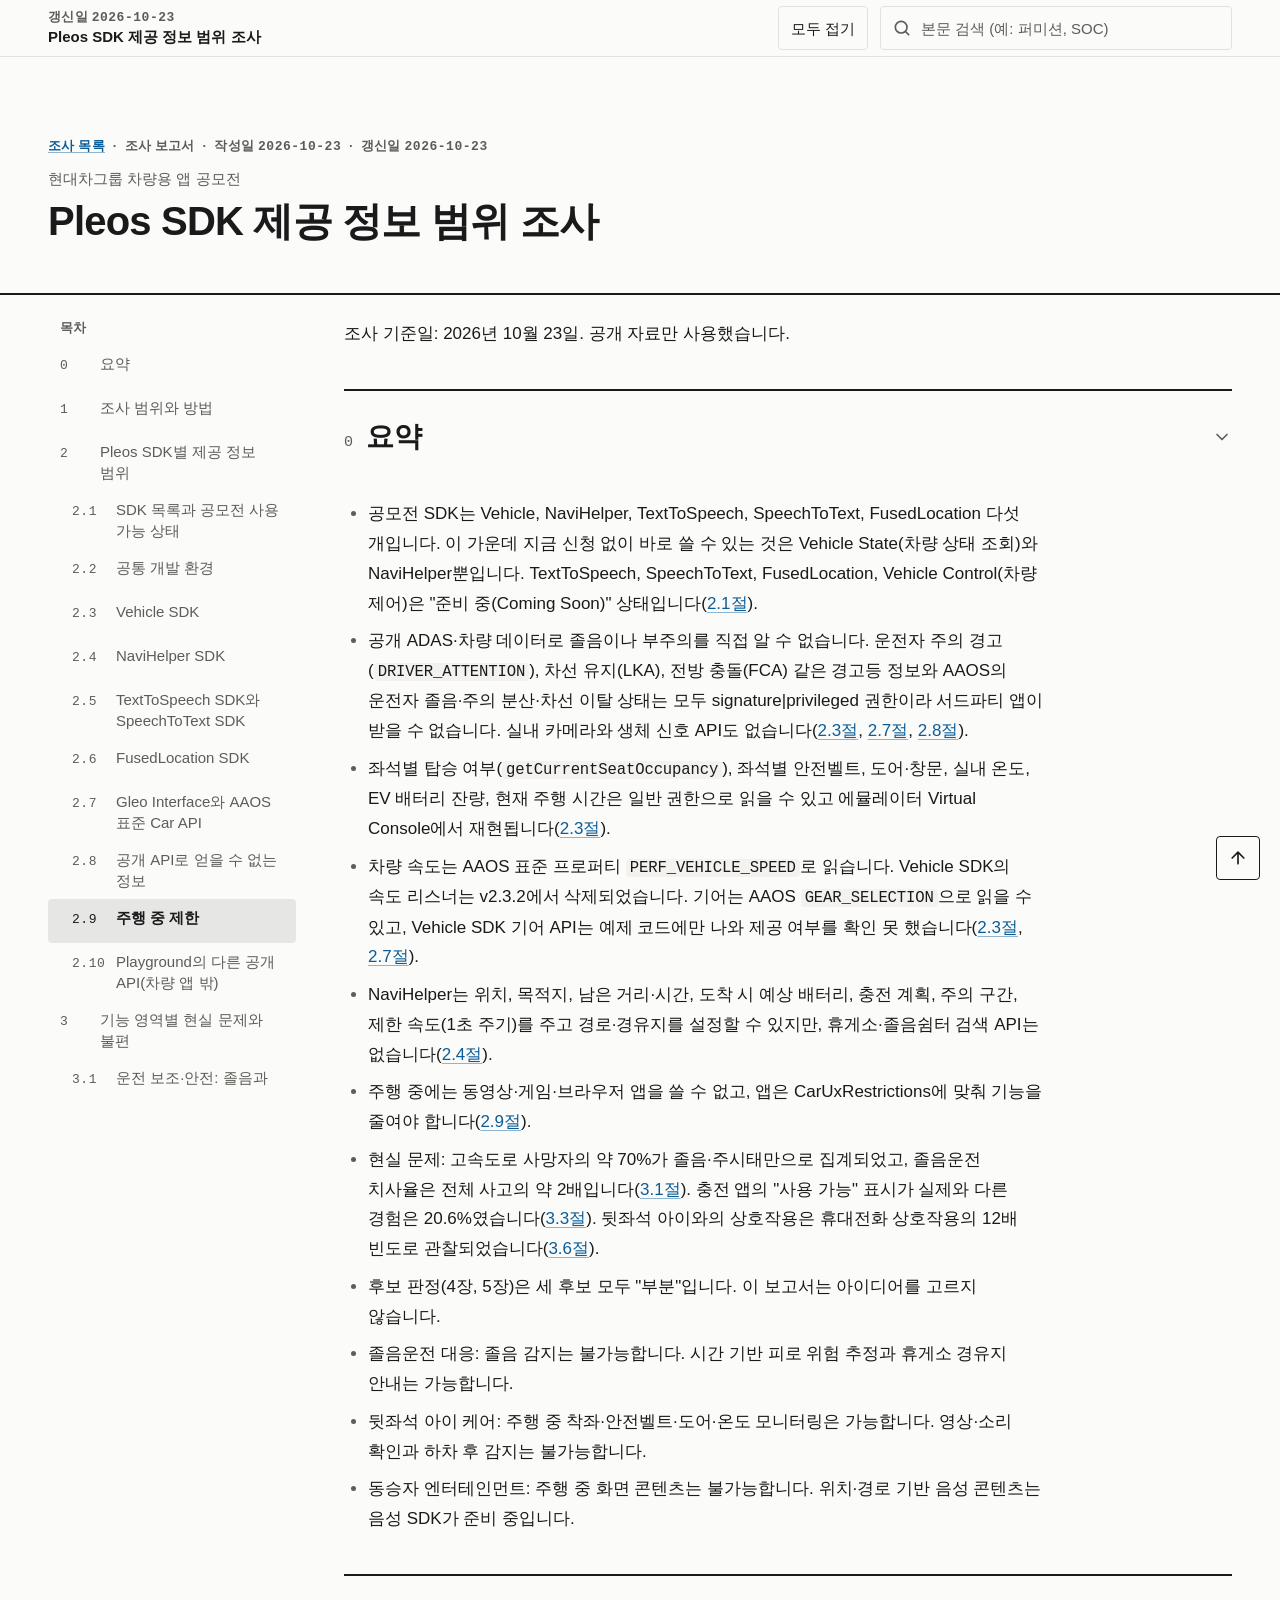
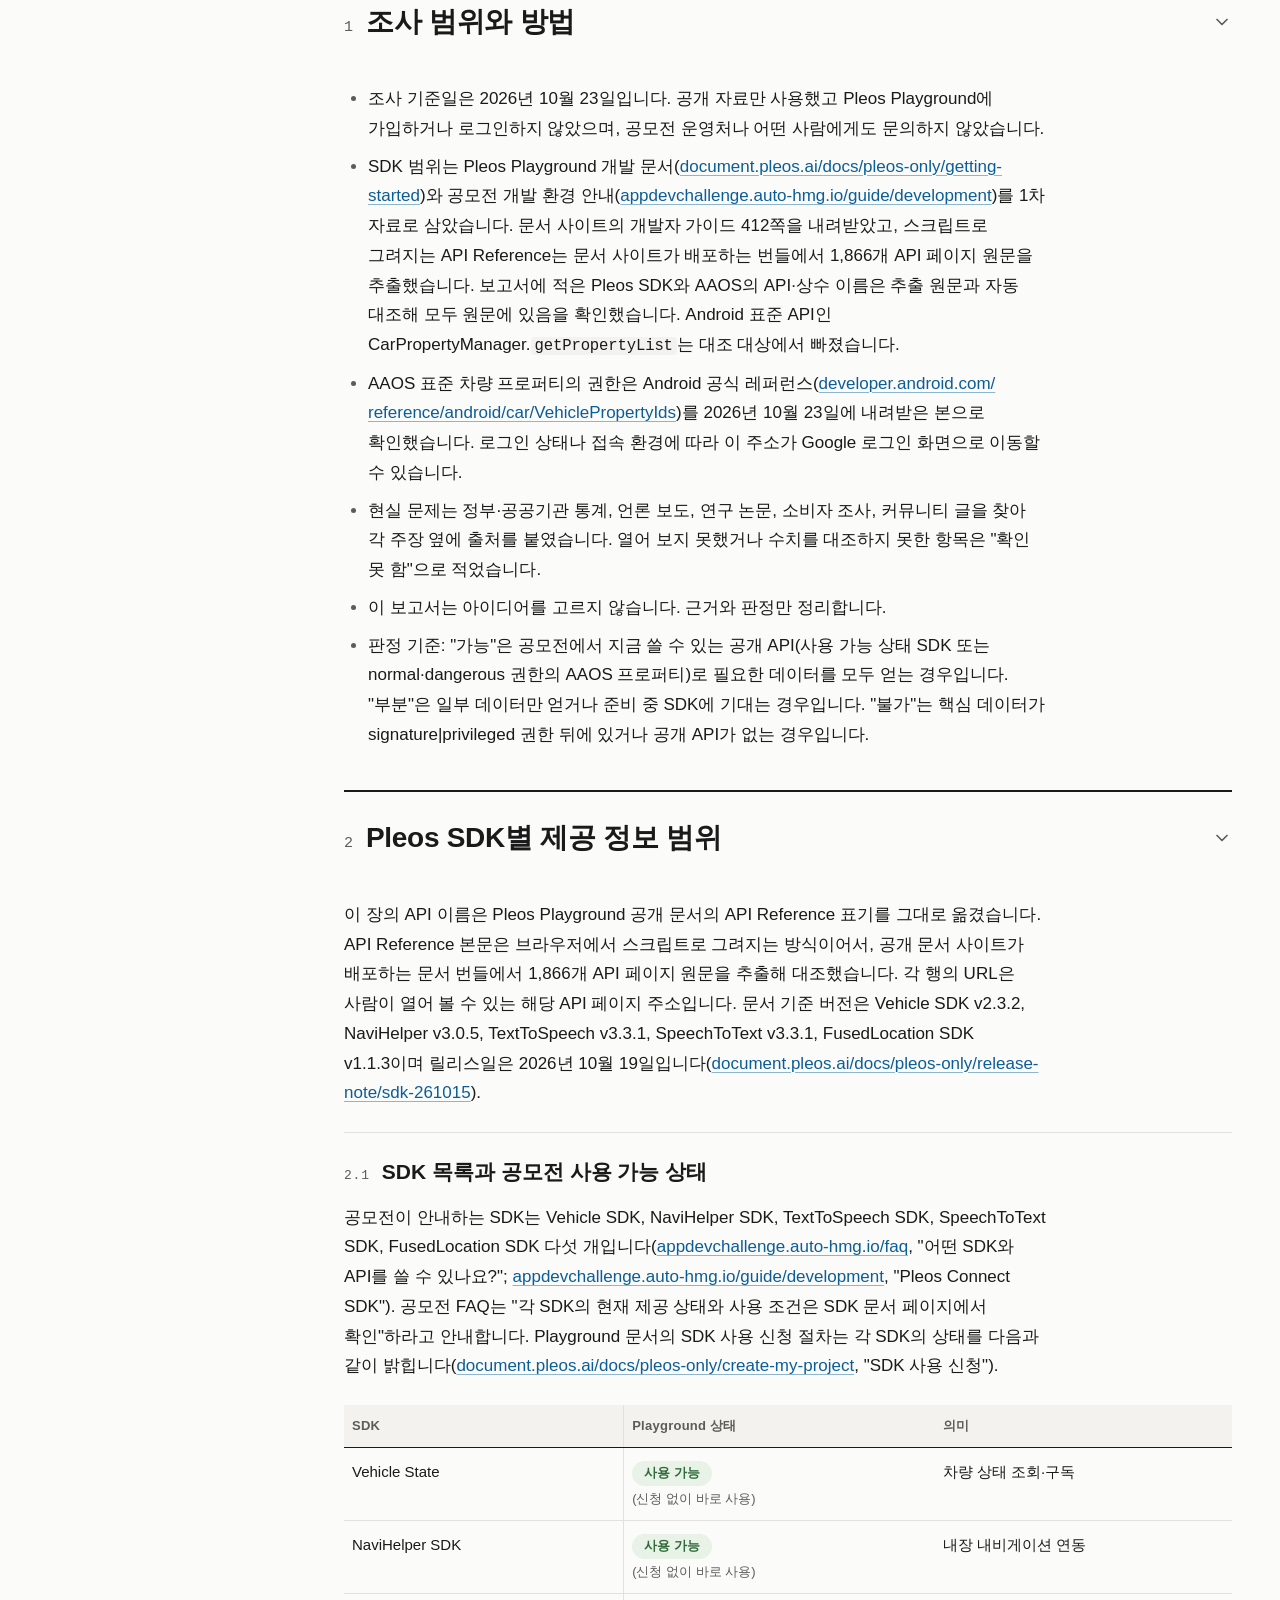
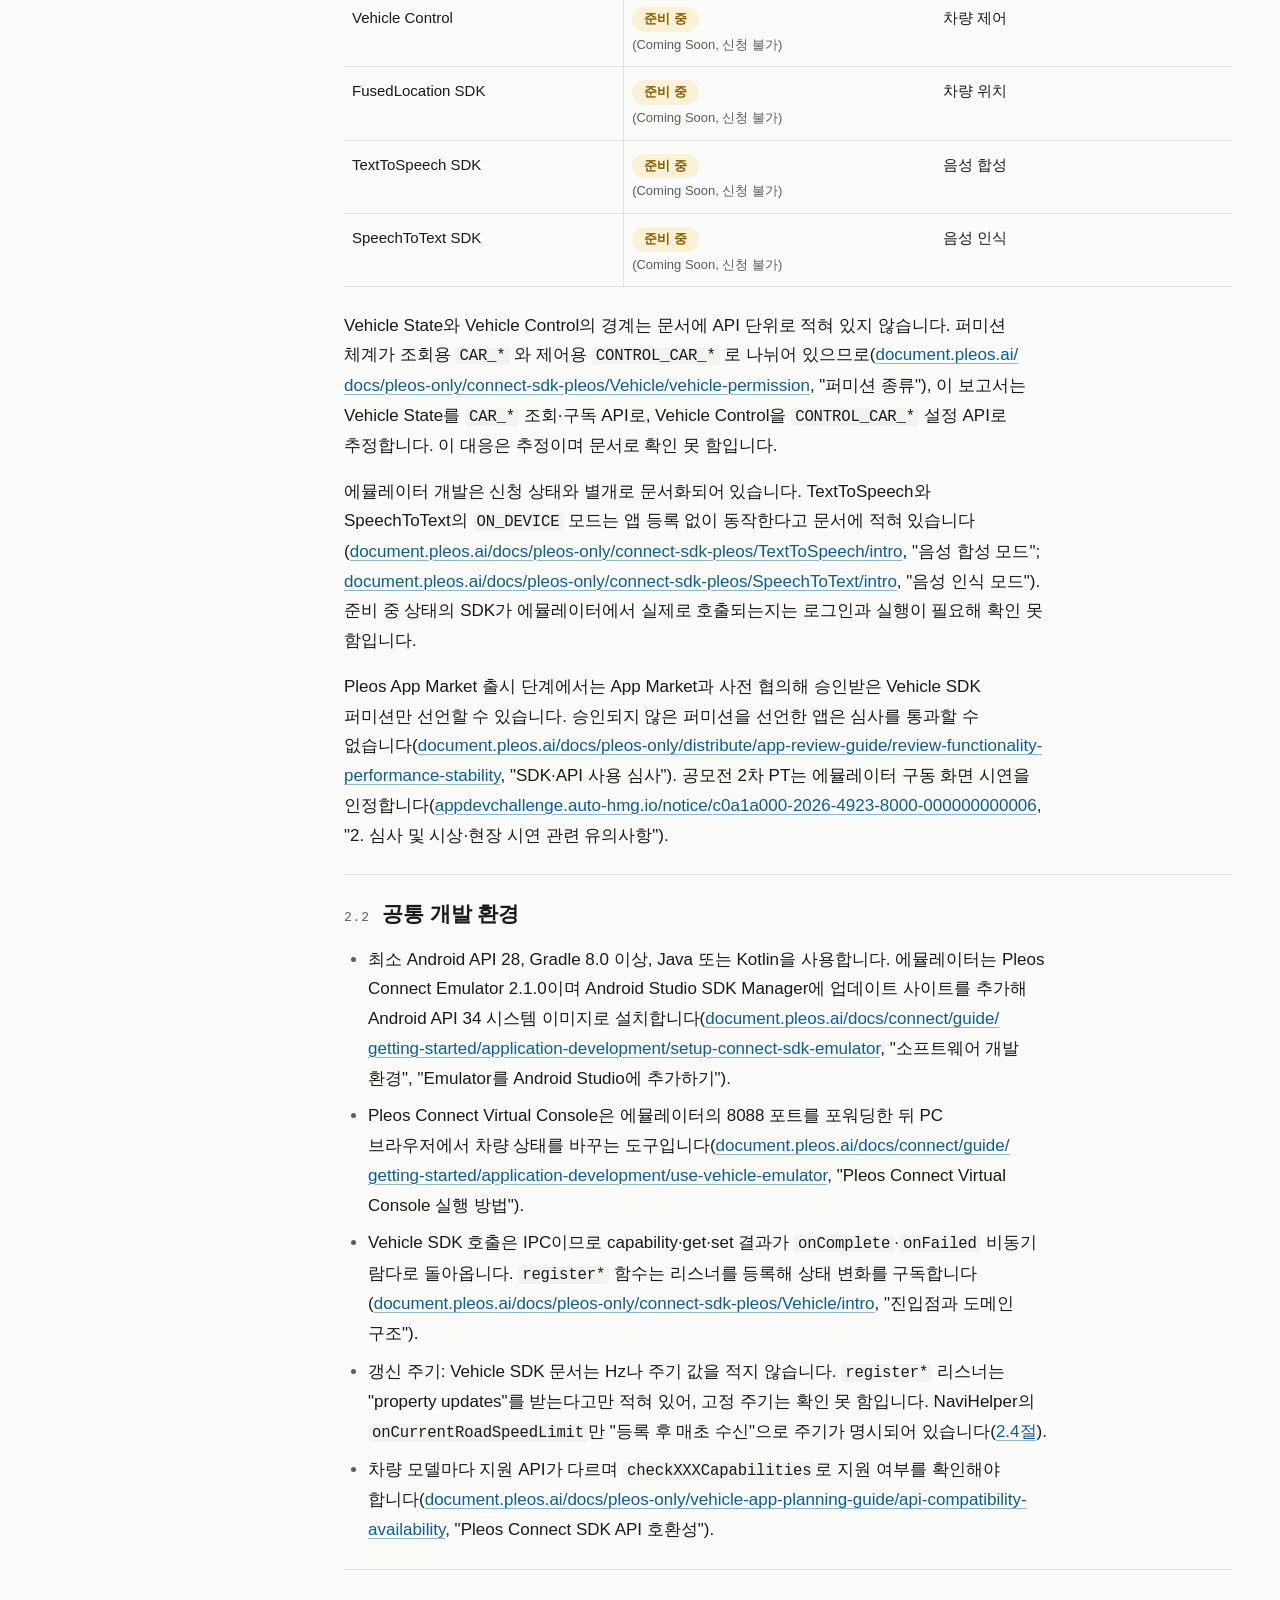
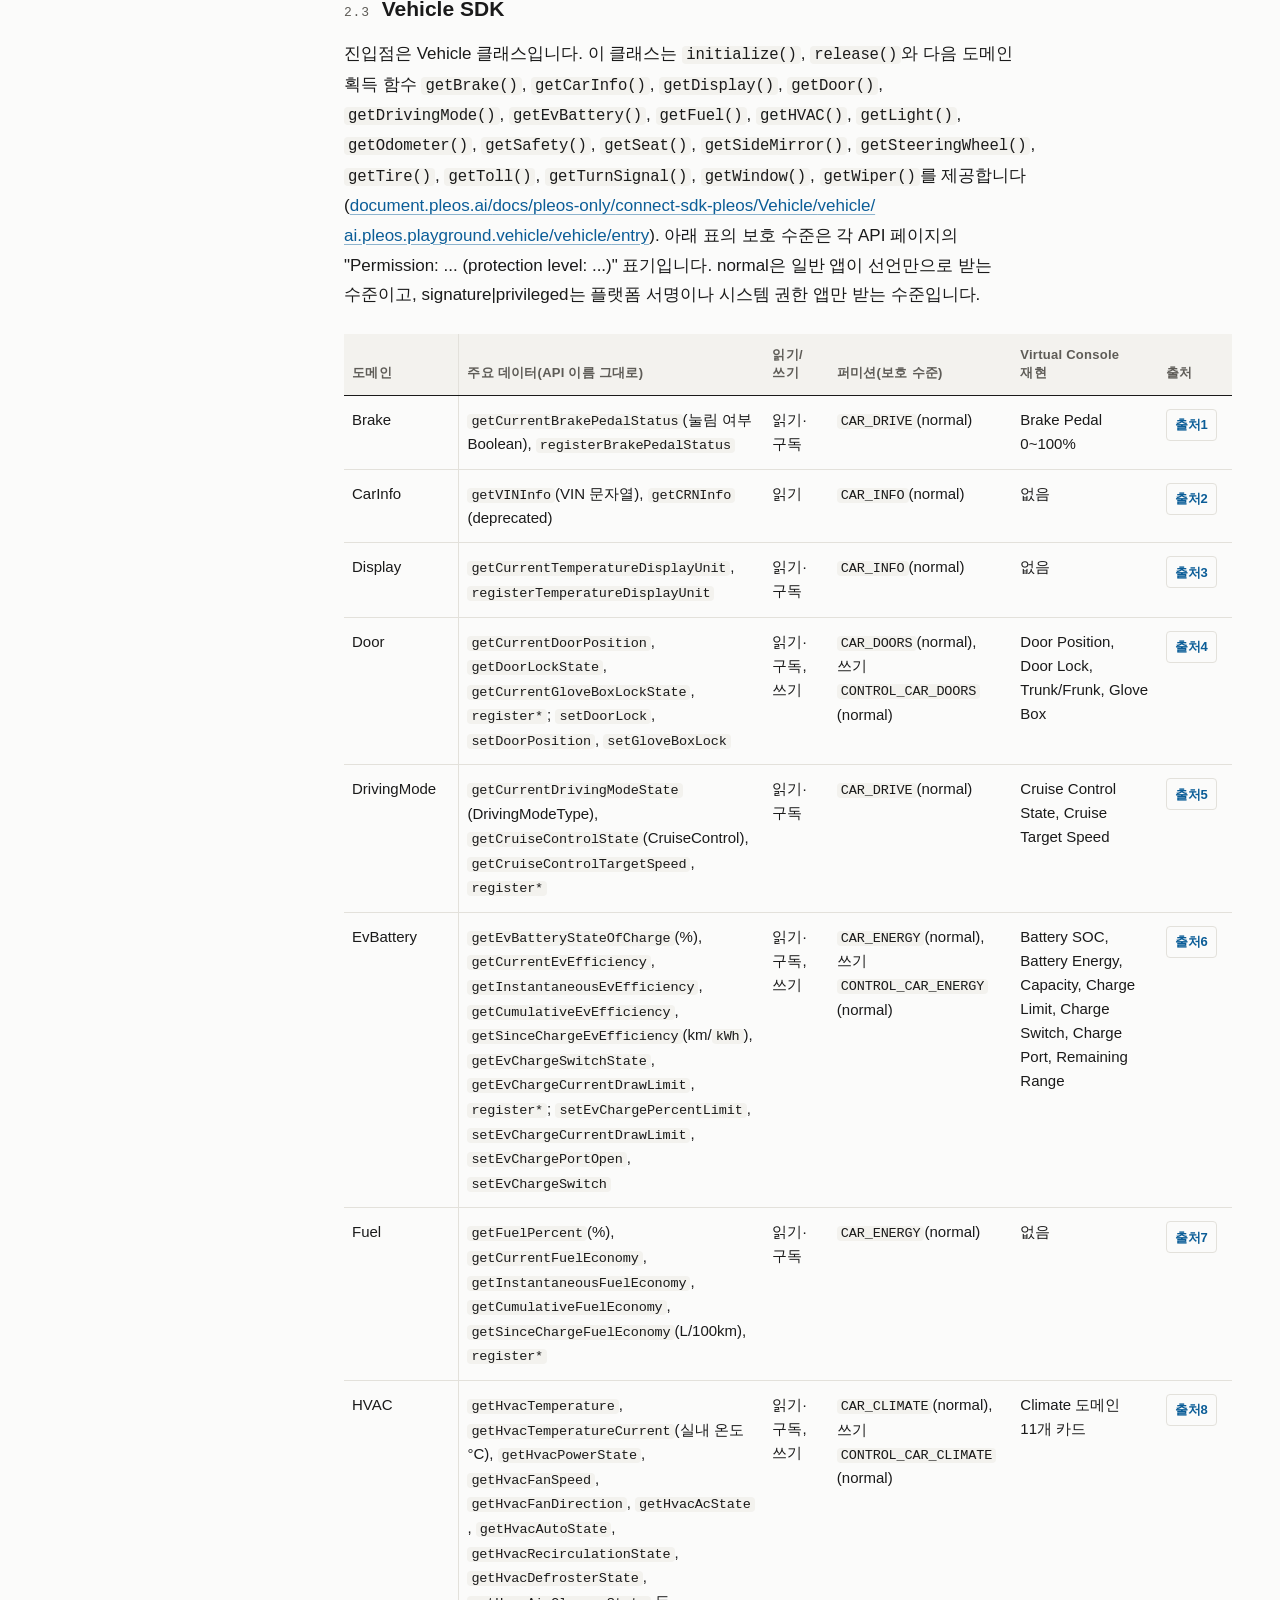
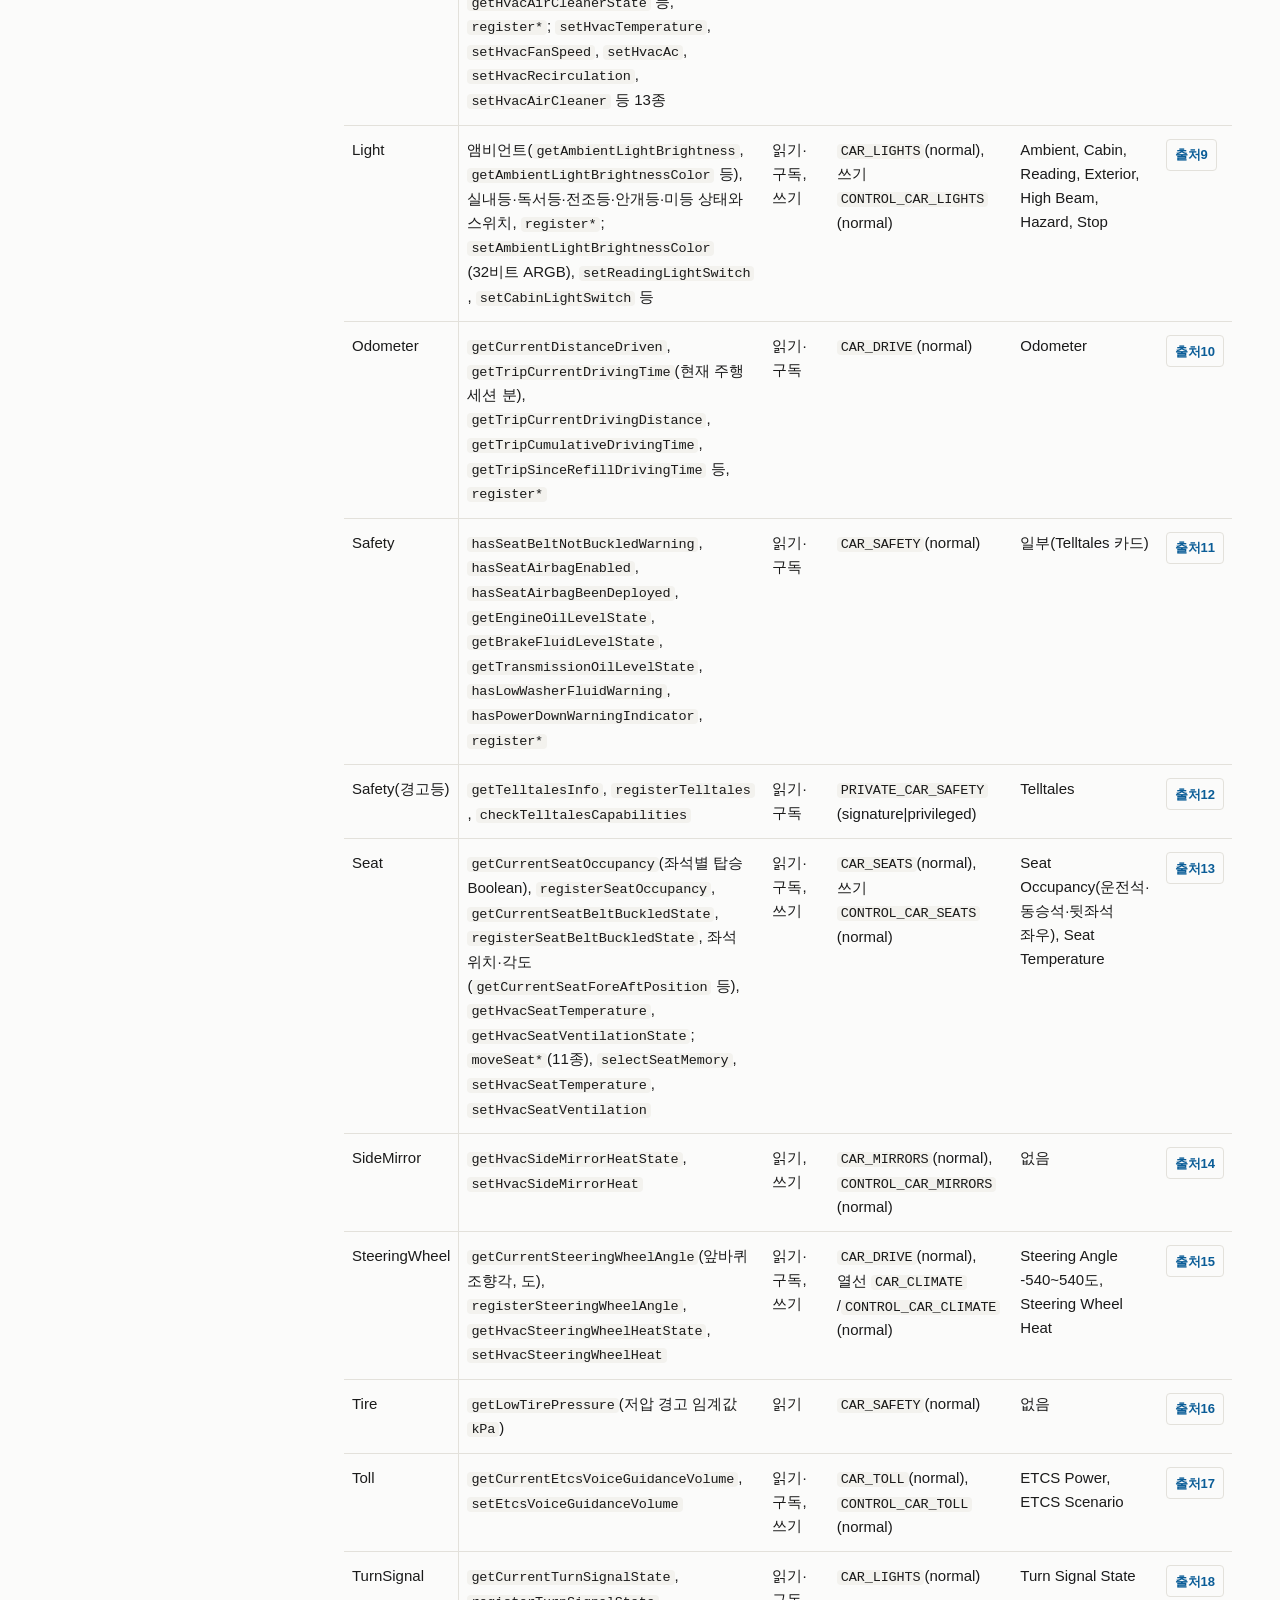
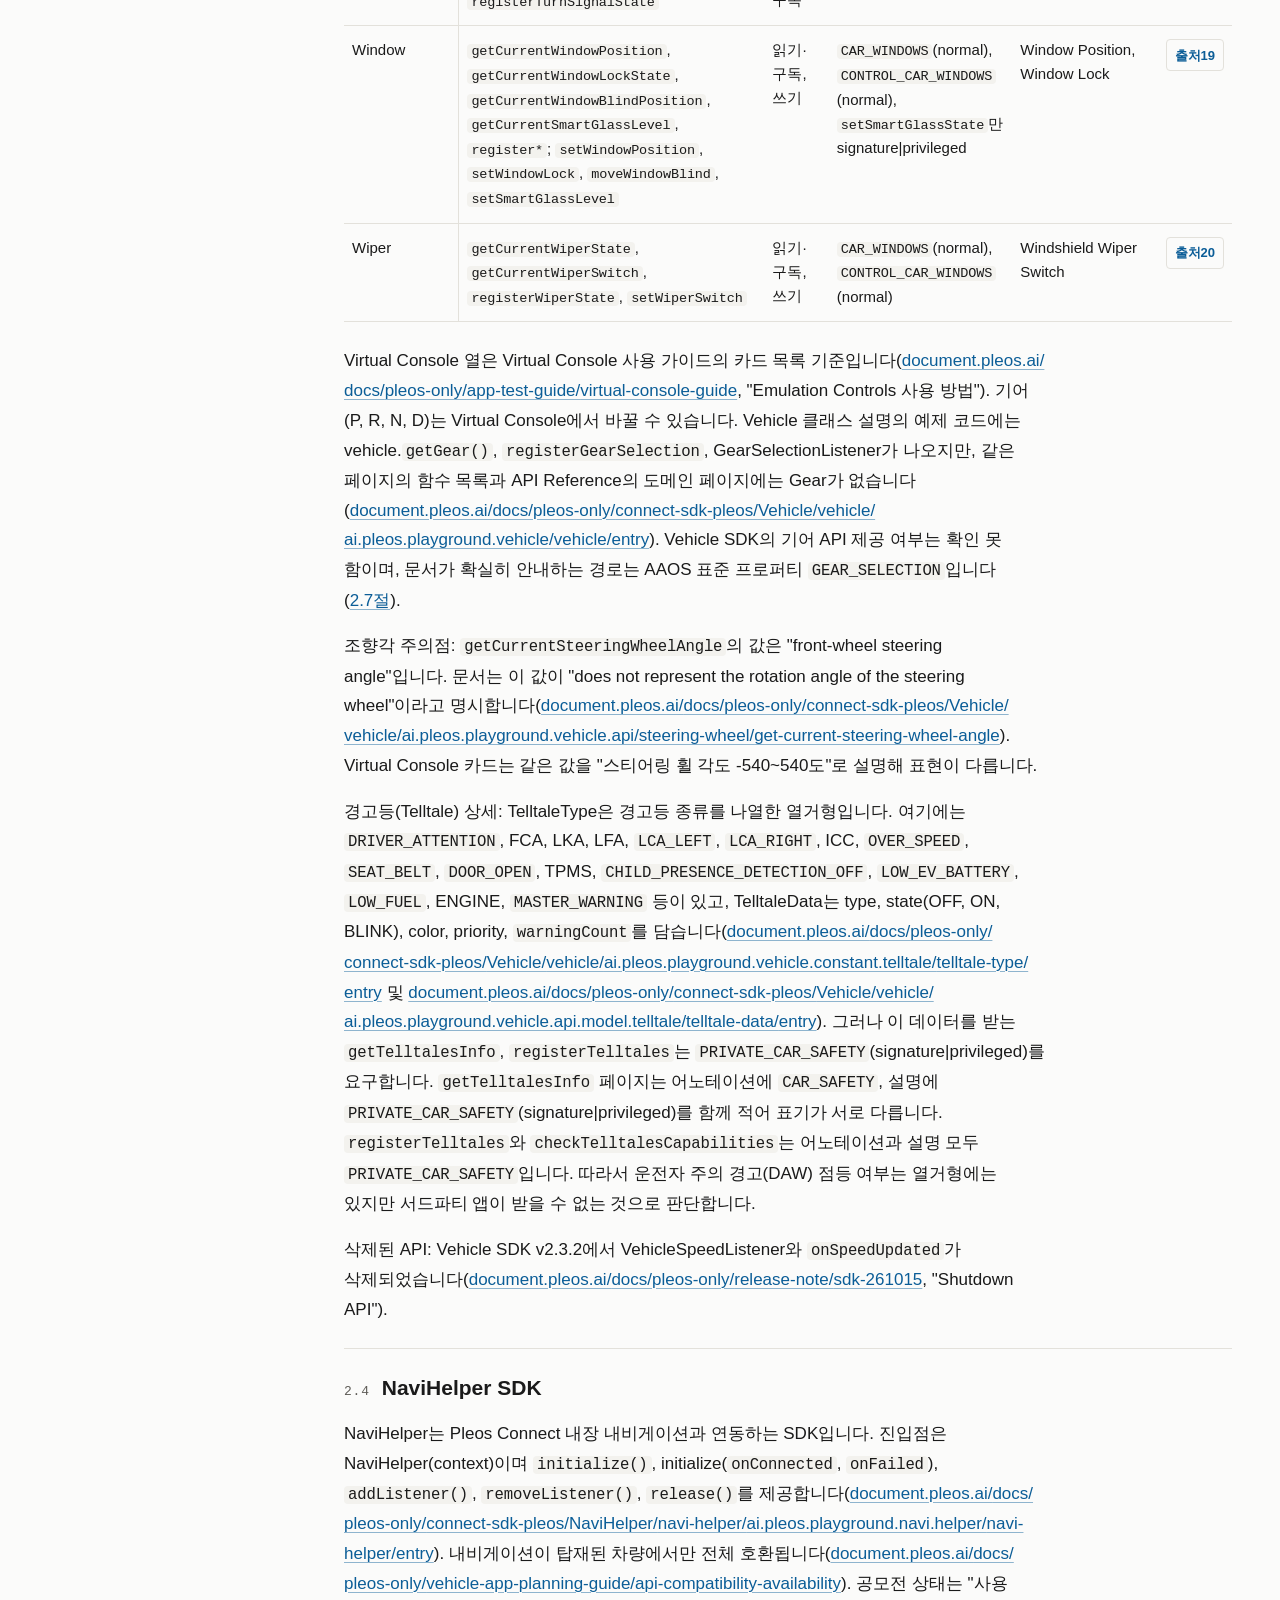
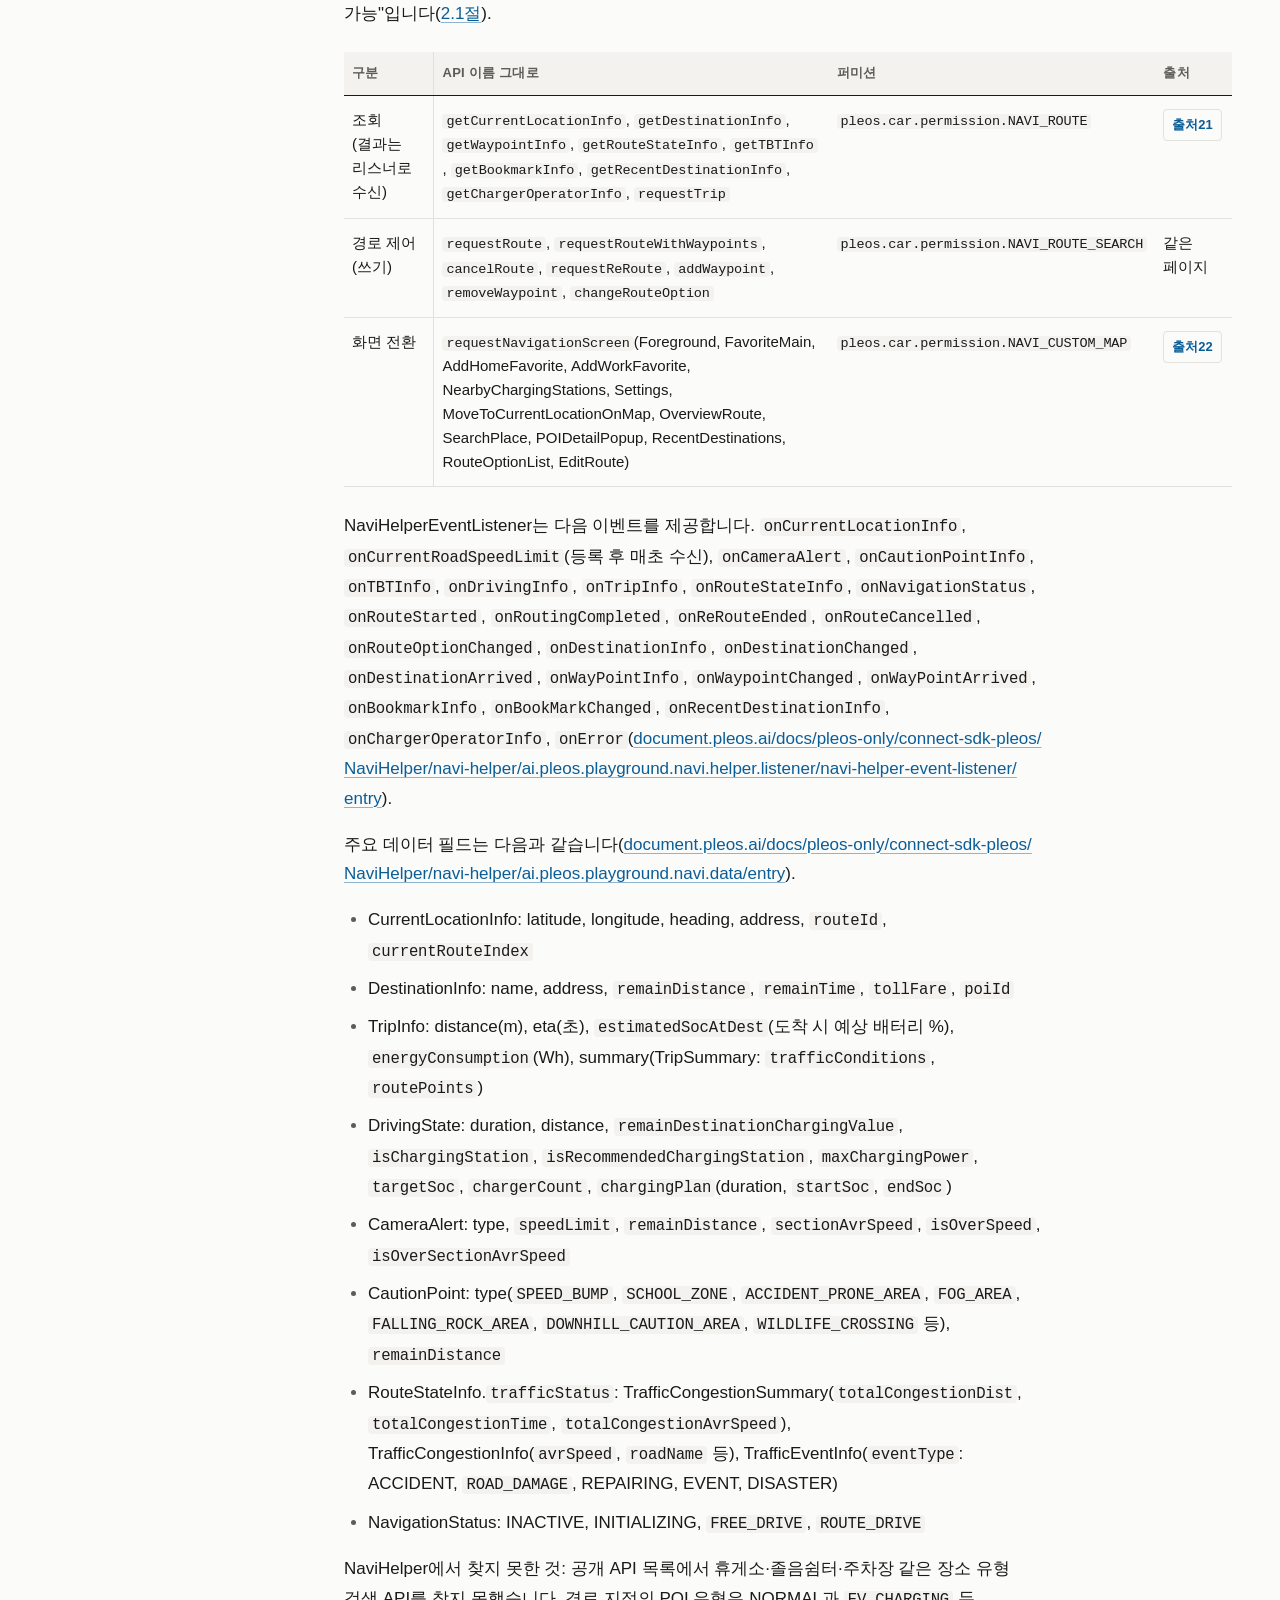
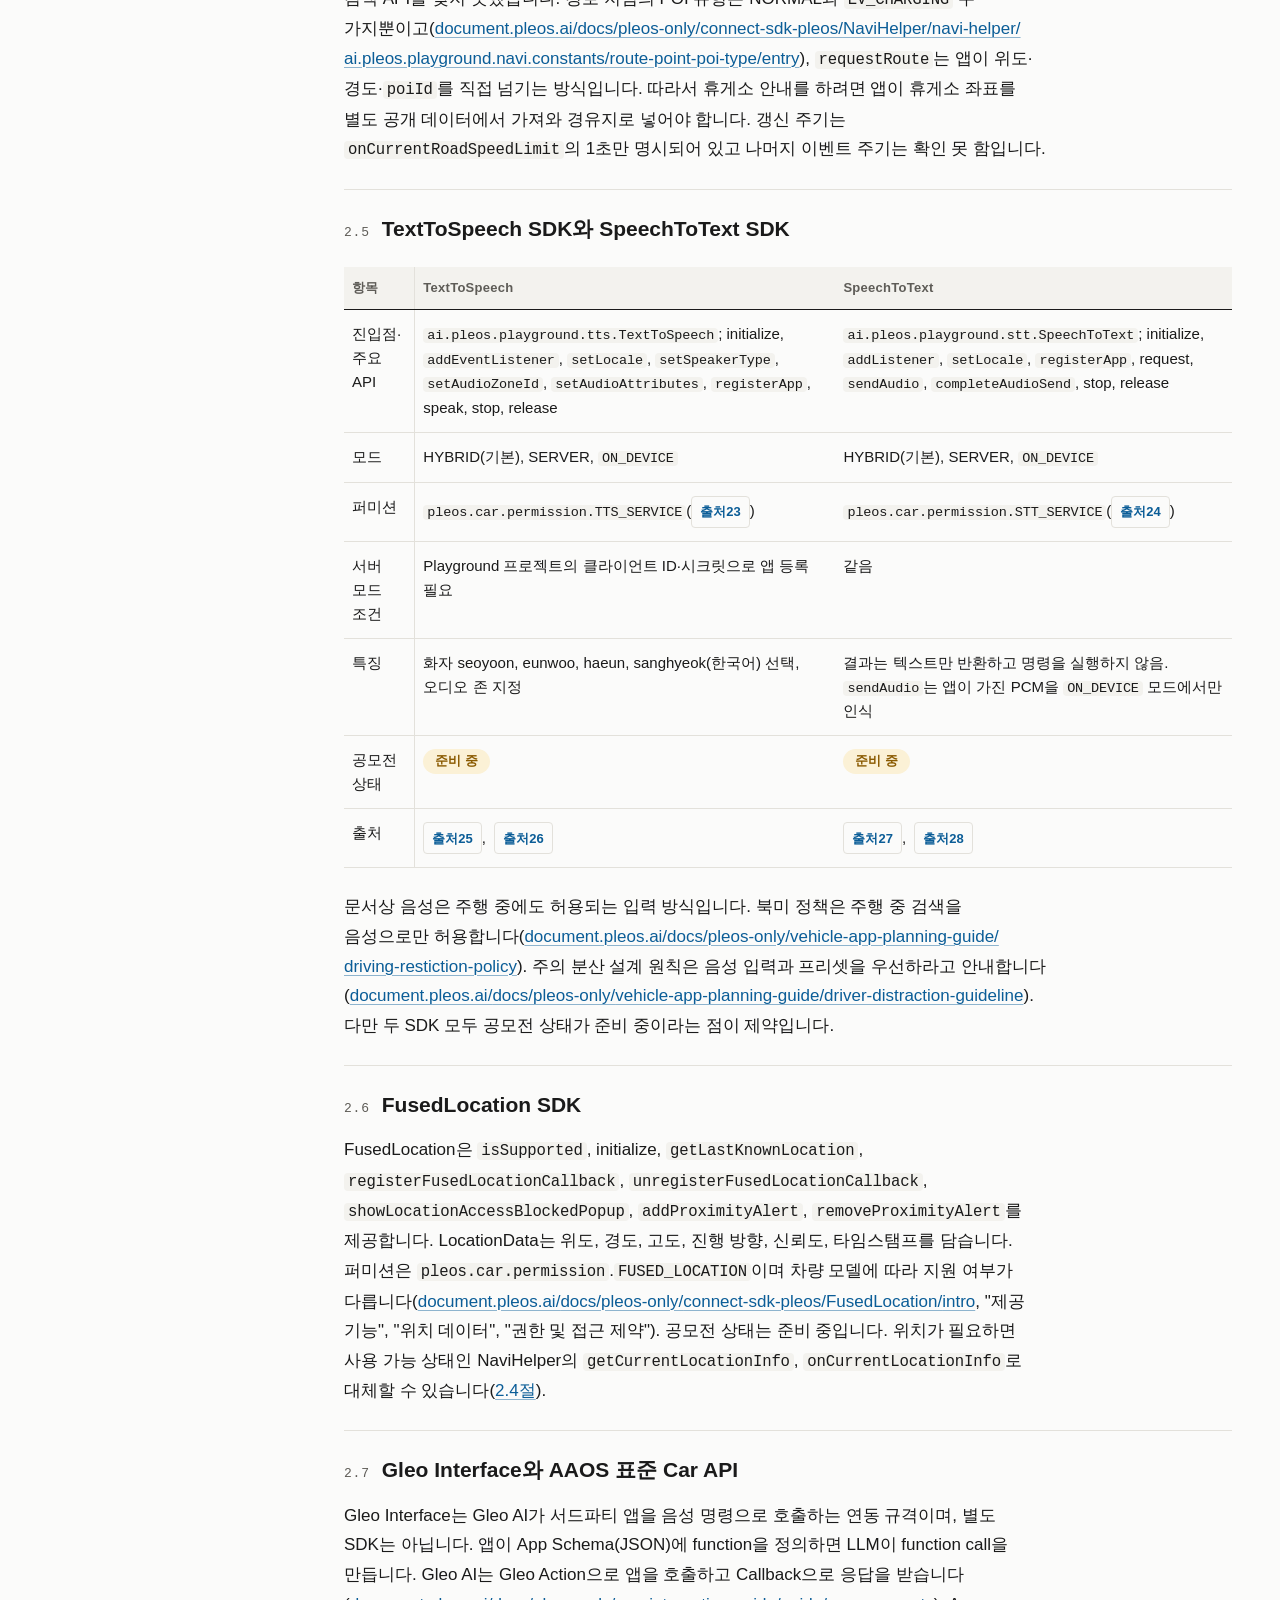
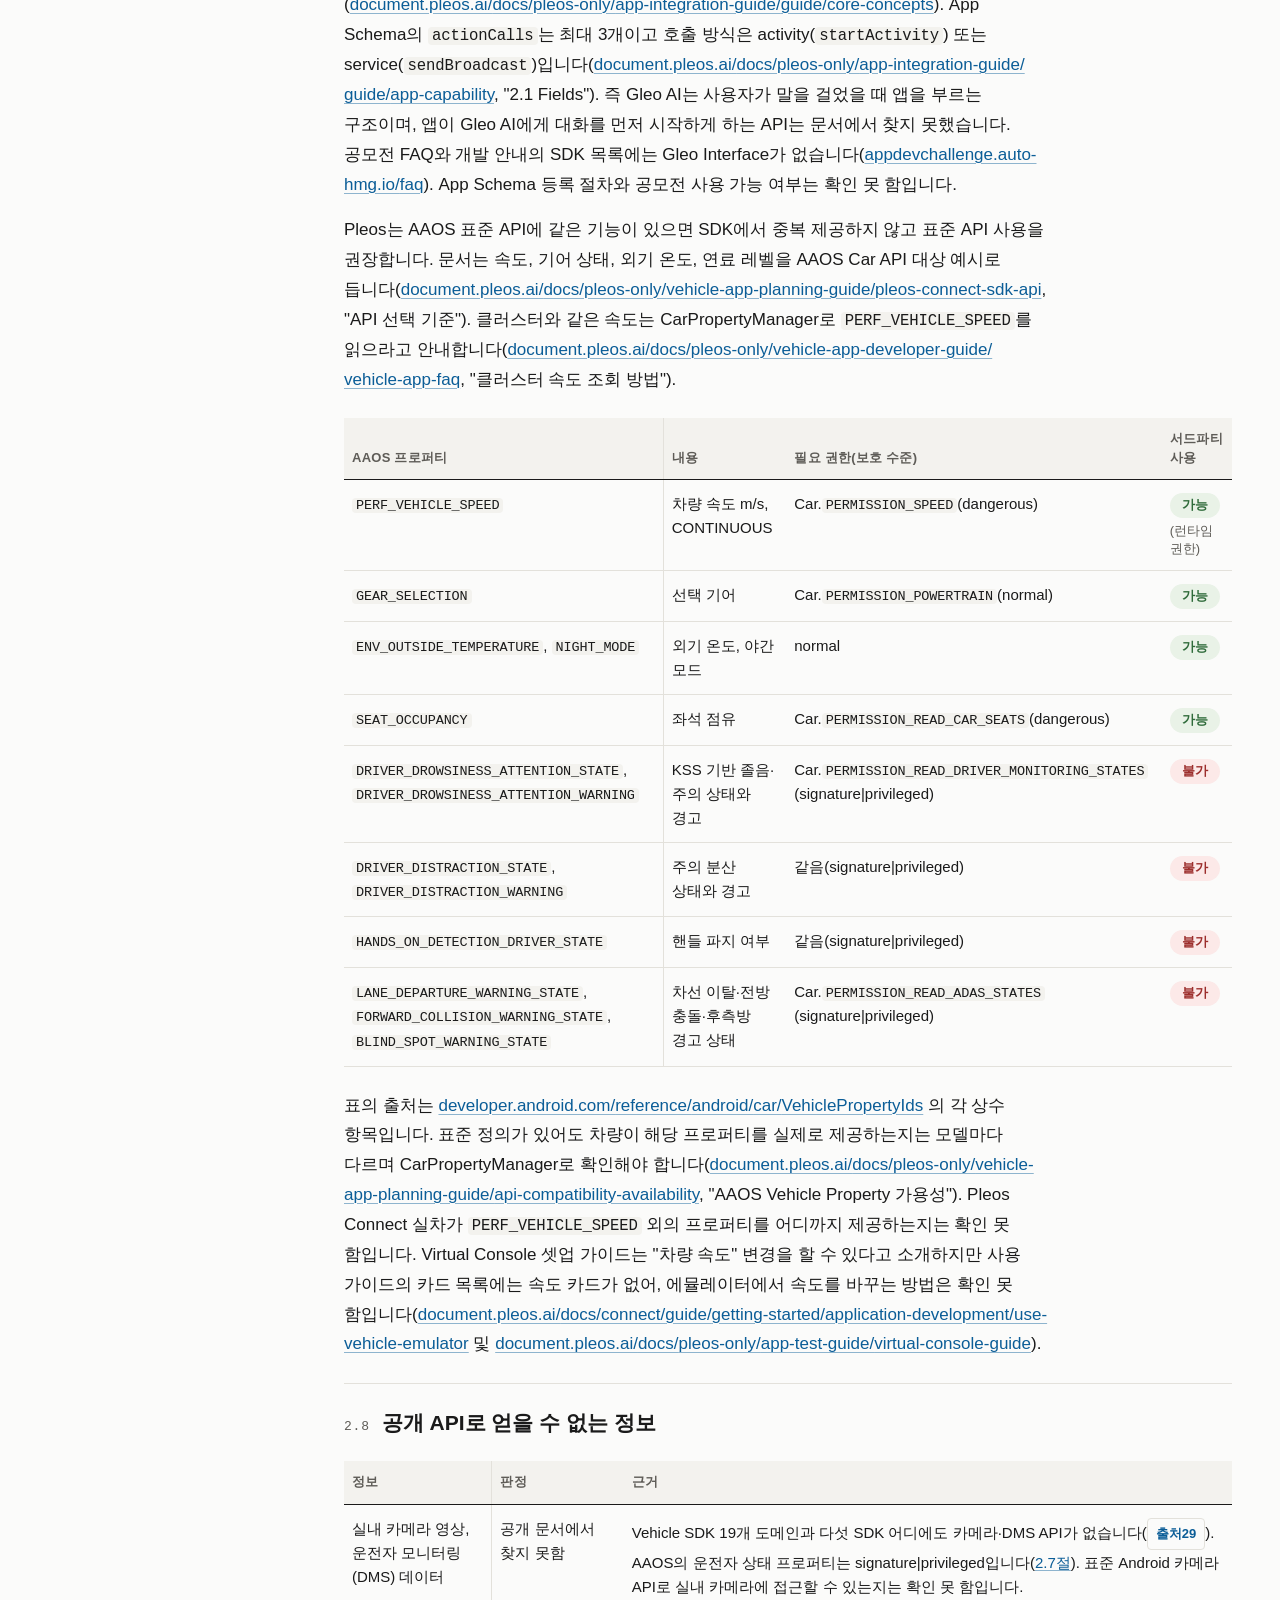
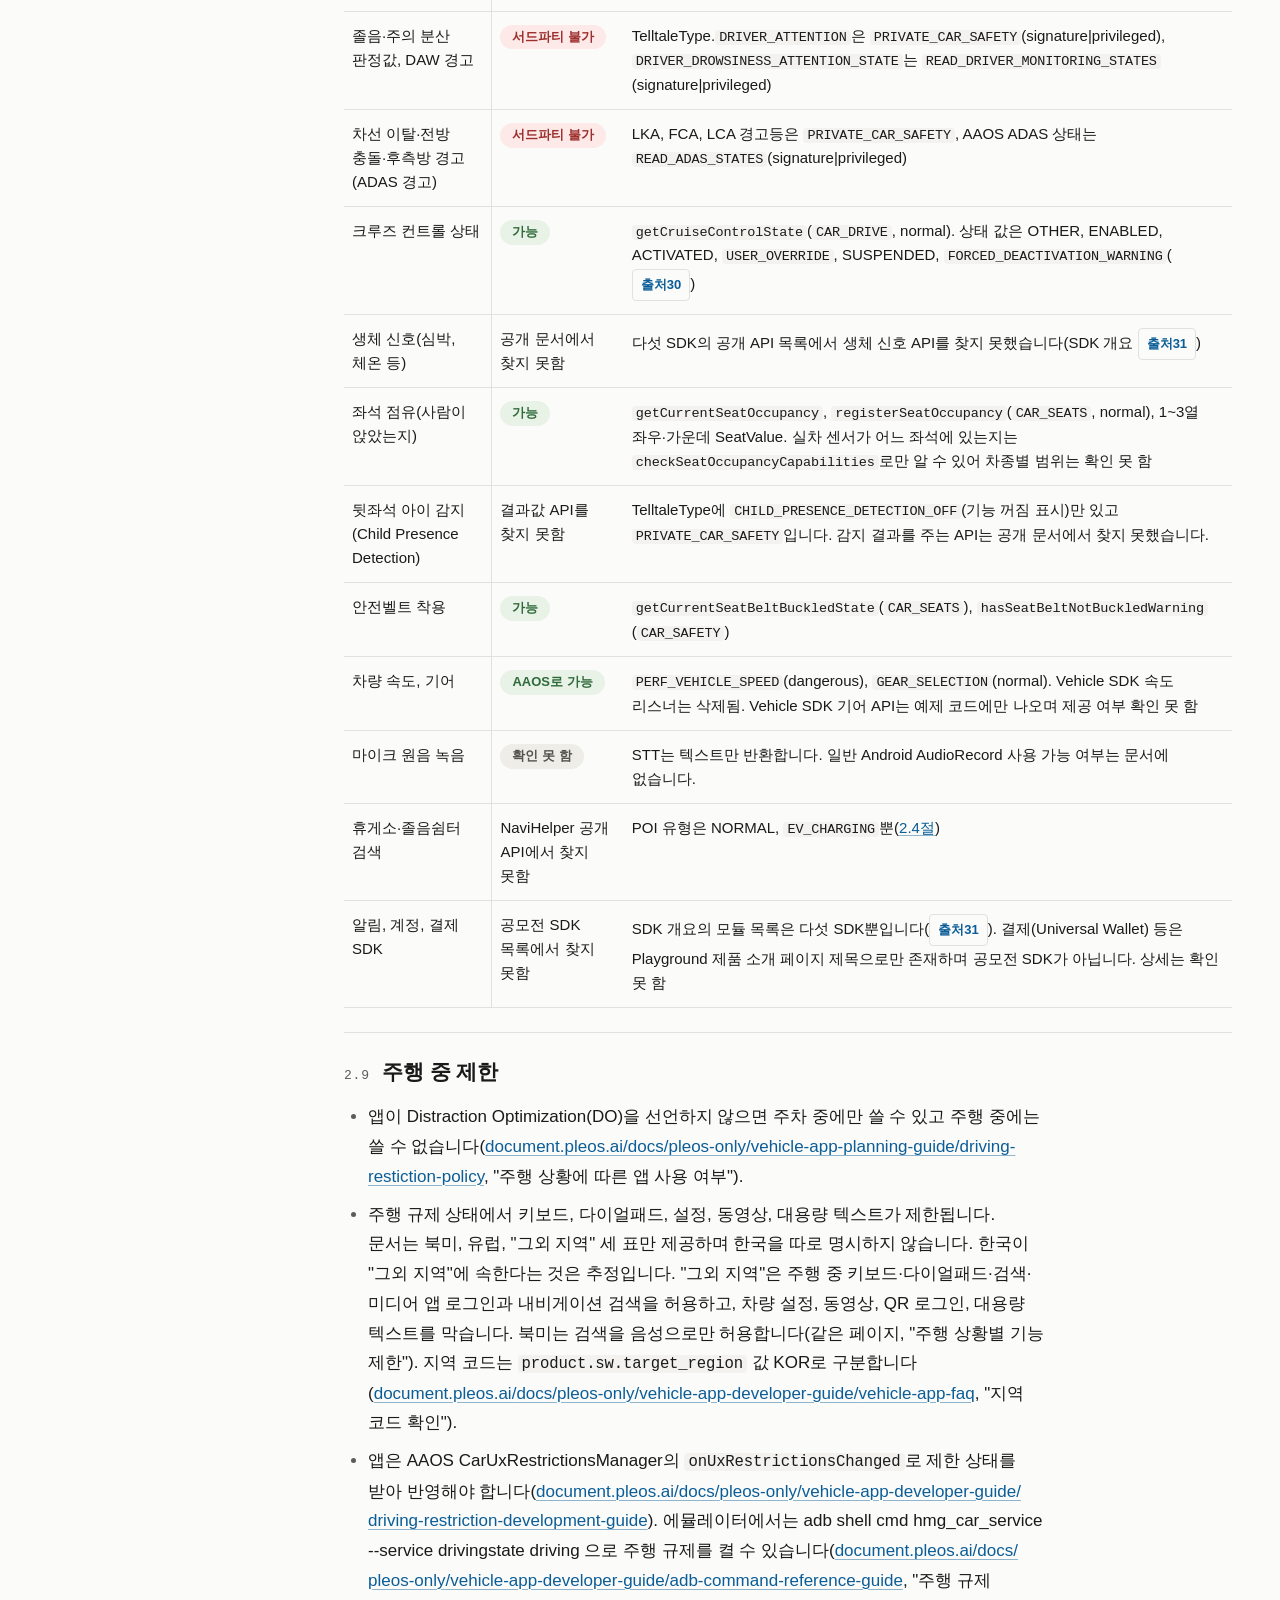
==== commit 9c444de8: "Organize topics by name and turn the front page into a topic index Topic folders drop the date prefi" ====
--- a/docs/2026-10-23-pleos-sdk/index.html
+++ b/docs/2026-10-23-pleos-sdk/index.html
@@ -2,1280 +2,13 @@
 <html lang="ko">
 <head>
 <meta charset="utf-8">
-<meta name="viewport" content="width=device-width, initial-scale=1">
-<title>현대차그룹 차량용 앱 공모전 · Pleos SDK 제공 정보 범위 조사</title>
-<meta name="description" content="Pleos Connect SDK가 공모전에서 제공하는 차량·내비·음성 데이터 범위와 졸음운전, 뒷좌석 아이, 동승자 엔터테인먼트 관련 현실 문제를 공개 자료로 정리했습니다.">
-<meta name="color-scheme" content="light dark">
-<meta name="theme-color" media="(prefers-color-scheme: light)" content="#FBFBFA">
-<meta name="theme-color" media="(prefers-color-scheme: dark)" content="#131312">
-<meta property="og:title" content="현대차그룹 차량용 앱 공모전 · Pleos SDK 제공 정보 범위 조사">
-<meta property="og:description" content="Pleos Connect SDK가 공모전에서 제공하는 차량·내비·음성 데이터 범위와 졸음운전, 뒷좌석 아이, 동승자 엔터테인먼트 관련 현실 문제를 공개 자료로 정리했습니다.">
-<meta property="og:type" content="article">
-<meta property="og:locale" content="ko_KR">
-<link rel="icon" href="data:image/svg+xml,%3Csvg xmlns='http://www.w3.org/2000/svg' viewBox='0 0 32 32'%3E%3Crect width='32' height='32' fill='%231A1A1A'/%3E%3Cpath d='M8 9h16M8 16h16M8 23h10' stroke='%23FBFBFA' stroke-width='3' stroke-linecap='round'/%3E%3C/svg%3E">
-<script>(function(){var d=document.documentElement;d.className+=" js";try{if(!matchMedia("(min-width: 60em)").matches){d.className+=" m-collapse"}}catch(e){}})();</script>
-<style>
-:root{color-scheme:light dark;--canvas:#FBFBFA;--surface:#F3F2EE;--ink:#1A1A1A;--ink-2:#5E5C57;--ink-3:#8B8984;--hairline:#E3E1DB;--rule:#1A1A1A;--link:#0B5D97;--link-hover:#073E66;--ring:#0B5D97;--mark-bg:#FFE69C;--mark-ink:#1A1A1A;--wash-1:rgb(26 26 26 / .05);--wash-2:rgb(26 26 26 / .09);--ok-bg:#E9F2E7;--ok-ink:#2F6B3A;--part-bg:#FBF1D6;--part-ink:#8A5A00;--no-bg:#FCE9E8;--no-ink:#9C2E2C;--unk-bg:#EEEDE8;--unk-ink:#55534E;--scrim:rgb(26 26 26 / .35);--font-sans:-apple-system,BlinkMacSystemFont,"Apple SD Gothic Neo",Pretendard,"Noto Sans KR","Noto Sans CJK KR","Malgun Gothic","Segoe UI",sans-serif;--font-mono:ui-monospace,"SF Mono",Menlo,Consolas,"Liberation Mono","DejaVu Sans Mono",monospace;--fs-display:clamp(1.75rem,1.2rem + 2.2vw,2.5rem);--fs-h2:clamp(1.375rem,1.15rem + 1vw,1.75rem);--fs-h3:clamp(1.125rem,1.05rem + .4vw,1.3125rem);--fs-body:1.0625rem;--fs-table:.9375rem;--fs-ui:.9375rem;--fs-small:.8125rem;--lh-body:1.75;--lh-table:1.6;--lh-head:1.3;--lh-tight:1.2;--s-1:4px;--s-2:8px;--s-3:12px;--s-4:16px;--s-5:20px;--s-6:24px;--s-8:32px;--s-10:40px;--s-12:48px;--s-16:64px;--s-20:80px;--container:80rem;--gutter:clamp(1.25rem,4vw,3rem);--sidebar:15.5rem;--col-gap:var(--s-12);--measure:44rem;--header-h:3.5rem;--control-h:2.75rem;--icon:1.25rem;--r-ctl:4px;--r-pill:999px;--t-micro:120ms;--t-std:200ms;--ease:cubic-bezier(.2,0,0,1);--z-header:30;--z-totop:20}@media (prefers-color-scheme:dark){:root{--canvas:#131312;--surface:#1C1C1A;--ink:#ECEAE4;--ink-2:#A8A69F;--ink-3:#7C7A74;--hairline:#2A2927;--rule:#ECEAE4;--link:#7CBCEC;--link-hover:#AAD6F7;--ring:#7CBCEC;--mark-bg:#5E4C14;--mark-ink:#FFF3CF;--wash-1:rgb(236 234 228 / .07);--wash-2:rgb(236 234 228 / .12);--ok-bg:#1B2B1E;--ok-ink:#A3D9A8;--part-bg:#2D2712;--part-ink:#E5BD55;--no-bg:#34201F;--no-ink:#F2A19E;--unk-bg:#2A2926;--unk-ink:#B9B7B0;--scrim:rgb(0 0 0 / .55)}}*,*::before,*::after{box-sizing:border-box}html{scroll-behavior:smooth;scroll-padding-top:calc(var(--header-h) + var(--s-4));-webkit-text-size-adjust:100%;text-size-adjust:100%}body{margin:0;background:var(--canvas);color:var(--ink);font:400 var(--fs-body) / var(--lh-body) var(--font-sans);word-break:keep-all;overflow-wrap:break-word;-webkit-font-smoothing:antialiased;text-rendering:optimizeLegibility}html.sheet-open{overflow:hidden}[hidden]{display:none !important}.mono{font-family:var(--font-mono);letter-spacing:.04em}:focus-visible{outline:2px solid var(--ring);outline-offset:2px}a{color:var(--link);text-decoration:underline;text-decoration-thickness:1px;text-underline-offset:.15em;text-decoration-color:color-mix(in srgb,var(--link) 45%,transparent);transition:color var(--t-micro) var(--ease),text-decoration-color var(--t-micro) var(--ease)}a:hover{color:var(--link-hover);text-decoration-color:currentColor}svg{display:block}.sr-only{position:absolute !important;width:1px;height:1px;padding:0;margin:-1px;overflow:hidden;clip:rect(0 0 0 0);clip-path:inset(50%);white-space:nowrap;border:0}html:not(.js) .js-only{display:none !important}.skip{position:absolute;top:var(--s-2);left:var(--s-2);z-index:calc(var(--z-header) + 1);padding:var(--s-3) var(--s-4);background:var(--ink);color:var(--canvas);border-radius:var(--r-ctl);text-decoration:none;font-weight:600;transform:translateY(-200%)}.skip:focus-visible{transform:none;outline-color:var(--ring)}.btn{display:inline-flex;align-items:center;justify-content:center;gap:var(--s-1);min-height:var(--control-h);min-width:var(--control-h);padding:0 var(--s-3);border:1px solid transparent;border-radius:var(--r-ctl);background:transparent;color:var(--ink);font:500 var(--fs-ui) / 1 var(--font-sans);cursor:pointer;text-decoration:none;white-space:nowrap;transition:background-color var(--t-micro) var(--ease)}.btn:hover{background:var(--wash-1)}.btn:active{background:var(--wash-2)}.btn--outline{border-color:var(--hairline)}.btn--icon{padding:0}.btn svg{width:var(--icon);height:var(--icon);flex:none}.hdr{position:sticky;top:0;z-index:var(--z-header);background:var(--canvas);border-bottom:1px solid var(--hairline)}.hdr__in{max-width:var(--container);margin:0 auto;padding:var(--s-1) var(--gutter);min-height:var(--header-h);display:flex;flex-wrap:wrap;align-items:center;gap:var(--s-1)}.brand{display:flex;flex-direction:column;justify-content:center;min-width:0;flex:1 1 0;min-height:var(--control-h);color:inherit;text-decoration:none;border-radius:var(--r-ctl)}.brand:hover{color:inherit}.brand__kicker{display:none;font-size:var(--fs-small);font-weight:600;line-height:1.3;letter-spacing:.02em;color:var(--ink-2);white-space:nowrap}.btn--all .btn__label{display:none}.btn--all[data-action="open"] .ico--close,.btn--all[data-action="close"] .ico--open{display:none}.hdr .btn--outline{border-color:transparent}.brand__title{font-size:var(--fs-ui);font-weight:600;line-height:1.3;white-space:nowrap;overflow:hidden;text-overflow:ellipsis}.srch{flex:1 1 100%;order:10;display:none;margin:0;padding-bottom:var(--s-2)}.hdr.search-open .srch{display:block}.srch__box{position:relative;display:flex;align-items:center}.srch__icon{position:absolute;left:var(--s-3);width:var(--icon);height:var(--icon);color:var(--ink-2);pointer-events:none}.srch input{width:100%;height:var(--control-h);margin:0;padding:0 var(--control-h) 0 calc(var(--s-3) + var(--icon) + var(--s-2));border:1px solid var(--hairline);border-radius:var(--r-ctl);background:var(--canvas);color:var(--ink);font:400 var(--fs-ui) / 1 var(--font-sans);-webkit-appearance:none;appearance:none}.srch input::placeholder{color:var(--ink-2);opacity:1}.srch input::-webkit-search-cancel-button,.srch input::-webkit-search-decoration{-webkit-appearance:none;appearance:none}.srch__clear{position:absolute;right:2px;top:2px;min-height:calc(var(--control-h) - 4px);min-width:calc(var(--control-h) - 4px);color:var(--ink-2)}.status{max-width:var(--container);margin:0 auto;padding:var(--s-2) var(--gutter);display:flex;flex-wrap:wrap;align-items:center;gap:var(--s-2) var(--s-3);background:var(--surface);border-top:1px solid var(--hairline);color:var(--ink-2);font-size:var(--fs-small);font-weight:500;line-height:1.4}.status[hidden]{display:none}.status strong{color:var(--ink);font-weight:600}.status .btn{min-height:2rem;padding:0 var(--s-2);font-size:var(--fs-small);color:var(--link)}@media (min-width:60em){.hdr__in{flex-wrap:nowrap;gap:var(--s-3)}.btn--toc,.btn--search{display:none}.brand__kicker{display:block}.btn--all svg{display:none}.btn--all .btn__label{display:inline}.hdr .btn--outline{border-color:var(--hairline)}.srch{display:block;flex:0 1 22rem;order:0;padding-bottom:0}}.hero{max-width:var(--container);margin:0 auto;padding:var(--s-10) var(--gutter) var(--s-8);border-bottom:2px solid var(--rule)}.kicker{margin:0 0 var(--s-3);font-size:var(--fs-small);font-weight:600;line-height:1.4;letter-spacing:.02em;color:var(--ink-2)}.kicker__sep{margin:0 var(--s-1)}.hero h1{margin:0;display:flex;flex-direction:column;gap:var(--s-2);max-width:var(--measure)}.hero__sup{font:500 var(--fs-ui) / 1.4 var(--font-sans);color:var(--ink-2)}.hero__sep{display:none}.hero__main{font-size:var(--fs-display);font-weight:700;line-height:var(--lh-tight);letter-spacing:-.02em}@media (min-width:60em){.hero{padding-top:var(--s-20);padding-bottom:var(--s-12)}}.layout{max-width:var(--container);margin:0 auto;padding:0 var(--gutter)}.side{display:none}.doc{min-width:0;padding-bottom:var(--s-16)}@media (min-width:60em){.layout{display:grid;grid-template-columns:var(--sidebar) minmax(0,1fr);gap:var(--col-gap);align-items:start}.side{display:block;position:sticky;top:calc(var(--header-h) + var(--s-6));max-height:calc(100dvh - var(--header-h) - var(--s-12));overflow-y:auto;padding:var(--s-6) 0 var(--s-6);scrollbar-width:thin}}.side__title{margin:0 0 var(--s-2);padding:0 var(--s-3);font-size:var(--fs-small);font-weight:600;line-height:1.4;letter-spacing:.02em;color:var(--ink-2)}.toc,.toc ol{list-style:none;margin:0;padding:0}.toc a{display:flex;align-items:baseline;gap:var(--s-2);min-height:var(--control-h);padding:var(--s-2) var(--s-3);border-radius:var(--r-ctl);color:var(--ink-2);font-size:var(--fs-ui);font-weight:500;line-height:1.4;text-decoration:none;transition:background-color var(--t-micro) var(--ease),color var(--t-micro) var(--ease)}.toc a:hover{background:var(--wash-1);color:var(--ink)}.toc a[aria-current="true"]{background:var(--wash-2);color:var(--ink);font-weight:600}.toc__num{flex:none;min-width:2rem;font:500 var(--fs-small) / 1.4 var(--font-mono);letter-spacing:.04em}.toc__sub a{padding-left:var(--s-6)}.toc__sub .toc__num{min-width:2.25rem}.sec{border-top:2px solid var(--rule);margin-top:var(--s-10);padding-top:var(--s-4)}.doc>.sec:first-child{border-top:0;margin-top:0;padding-top:var(--s-6)}.sec__h{margin:0;font-size:var(--fs-h2);font-weight:700;line-height:var(--lh-head);letter-spacing:-.01em}.sec__btn{display:flex;align-items:baseline;gap:var(--s-3);width:calc(100% + 2 * var(--s-2));margin:0 calc(-1 * var(--s-2));padding:var(--s-3) var(--s-2);border:0;border-radius:var(--r-ctl);background:transparent;color:inherit;font:inherit;letter-spacing:inherit;text-align:left;cursor:pointer;-webkit-appearance:none;appearance:none;transition:background-color var(--t-micro) var(--ease)}.sec__btn:hover{background:var(--wash-1)}.sec__btn:active{background:var(--wash-2)}.num{flex:none;font:500 var(--fs-ui) / 1 var(--font-mono);letter-spacing:.06em;color:var(--ink-2)}.ttl{flex:1 1 auto;min-width:0}.chev{flex:none;align-self:center;width:var(--icon);height:var(--icon);color:var(--ink-2);transition:transform var(--t-micro) var(--ease)}.sec__btn[aria-expanded="false"] .chev{transform:rotate(-90deg)}.sec__body{padding-top:var(--s-2)}.sec__body.is-entering{animation:fade-in var(--t-micro) var(--ease) both}@keyframes fade-in{from{opacity:0}to{opacity:1}}.js:not(.is-ready).m-collapse .doc>.sec ~ .sec>.sec__body,.js:not(.is-ready) .sec[data-default="closed"]>.sec__body{display:none}.blk{padding-top:var(--s-6)}.blk + .blk{border-top:1px solid var(--hairline);margin-top:var(--s-6)}.blk__h{display:flex;align-items:baseline;gap:var(--s-3);margin:0 0 var(--s-4);font-size:var(--fs-h3);font-weight:600;line-height:1.4}.blk__h .num{font-size:var(--fs-small)}.doc p,.doc ul,.doc ol:not(.srcs){max-width:var(--measure)}.doc p{margin:0 0 var(--s-4)}.doc ul,.doc ol{margin:0 0 var(--s-4);padding-left:var(--s-6)}.doc li{margin-bottom:var(--s-2)}.doc li::marker{color:var(--ink-2)}.doc>.blk>:last-child,.sec__body>.blk>:last-child{margin-bottom:0}code{font-family:var(--font-mono);font-size:.92em;letter-spacing:-.01em;background:var(--surface);padding:0 var(--s-1);border-radius:var(--r-ctl);overflow-wrap:anywhere}mark{background:var(--mark-bg);color:var(--mark-ink);border-radius:var(--r-ctl);padding:0 1px}.url{overflow-wrap:anywhere}.src{display:inline-flex;align-items:center;min-height:2rem;margin:1px 0;padding:0 var(--s-2);border:1px solid var(--hairline);border-radius:var(--r-ctl);font-size:var(--fs-small);font-weight:600;line-height:1;text-decoration:none;white-space:nowrap;transition:background-color var(--t-micro) var(--ease),color var(--t-micro) var(--ease)}.src:hover{background:var(--wash-1);text-decoration:underline}.src + .src{margin-left:var(--s-1)}.tbl{margin:var(--s-6) 0}.tbl__scroll{overflow-x:auto;scrollbar-width:thin}.tbl__scroll:focus-visible{outline-offset:4px}table{border-collapse:collapse;width:100%;font-size:var(--fs-table);line-height:var(--lh-table)}th,td{padding:var(--s-3) var(--s-2);text-align:left;vertical-align:top;border-bottom:1px solid var(--hairline);overflow-wrap:break-word}.tbl--scroll th:first-child,.tbl--scroll td:first-child{position:sticky;left:0;background:var(--canvas);border-right:1px solid var(--hairline)}.tbl--scroll thead th:first-child{background:var(--surface)}thead th{background:var(--surface);color:var(--ink-2);font-size:var(--fs-small);font-weight:600;letter-spacing:.02em;line-height:1.4;vertical-align:bottom;border-bottom:1px solid var(--rule)}td code{font-size:.9em}@media (min-width:48em){th,td{min-width:4rem}td code,th code{overflow-wrap:break-word}.tbl--cards th:first-child,.tbl--cards td:first-child{position:sticky;left:0;background:var(--canvas);border-right:1px solid var(--hairline)}.tbl--cards thead th:first-child{background:var(--surface)}}.pill{display:inline-flex;align-items:center;min-height:1.5rem;padding:var(--s-1) var(--s-3);border-radius:var(--r-pill);font-size:var(--fs-small);font-weight:600;line-height:1.3}.pill--ok{background:var(--ok-bg);color:var(--ok-ink)}.pill--part{background:var(--part-bg);color:var(--part-ink)}.pill--no{background:var(--no-bg);color:var(--no-ink)}.pill--unk{background:var(--unk-bg);color:var(--unk-ink)}.pill__note{display:block;margin-top:var(--s-1);color:var(--ink-2);font-size:var(--fs-small);line-height:1.4}@media (max-width:47.99em){.tbl--scroll th,.tbl--scroll td{min-width:5.5rem}.tbl--cards table,.tbl--cards tbody,.tbl--cards tr,.tbl--cards td{display:block}.tbl--cards thead{position:absolute;width:1px;height:1px;overflow:hidden;clip:rect(0 0 0 0);clip-path:inset(50%);white-space:nowrap}.tbl--cards tr{padding:var(--s-4) 0 var(--s-5);border-bottom:1px solid var(--hairline)}.tbl--cards tr:first-child{border-top:1px solid var(--rule)}.tbl--cards td{display:grid;grid-template-columns:minmax(5.5rem,28%) minmax(0,1fr);gap:var(--s-1) var(--s-3);padding:var(--s-1) 0;border:0}.tbl--cards td::before{content:attr(data-label);color:var(--ink-2);font-size:var(--fs-small);font-weight:600;line-height:var(--lh-table)}.tbl--cards td:first-child{display:block;margin-bottom:var(--s-2);font-size:var(--fs-body);font-weight:600;line-height:1.4}.tbl--cards td:first-child::before{display:none}.tbl--cards .cell{display:block;min-width:0}.tbl--numbered td:first-child{margin-bottom:var(--s-1);font:500 var(--fs-small) / 1.4 var(--font-mono);letter-spacing:.04em;color:var(--ink-2)}.tbl--numbered td:nth-child(2){display:block;margin-bottom:var(--s-2);font-size:var(--fs-body);font-weight:600;line-height:1.4}.tbl--numbered td:nth-child(2)::before{display:none}}.srcs{margin:0;padding-left:var(--s-8);font-size:var(--fs-table);line-height:var(--lh-table)}.srcs li{margin-bottom:var(--s-2);overflow-wrap:anywhere}.srcs li::marker{font-family:var(--font-mono);color:var(--ink-2)}.layout--index{display:block}.idx{max-width:56rem;padding:var(--s-6) 0 var(--s-16)}.idx__day{border-top:2px solid var(--rule);margin-top:var(--s-10);padding-top:var(--s-4)}.idx__day:first-child{border-top:0;margin-top:0;padding-top:0}.idx__date{margin:0 0 var(--s-2);font:500 var(--fs-small) / 1.4 var(--font-mono);letter-spacing:.04em;color:var(--ink-2)}.idx__list{list-style:none;margin:0;padding:0}.idx__item{padding:var(--s-5) 0;border-bottom:1px solid var(--hairline)}.idx__item:last-child{border-bottom:0}.idx__sup{margin:0 0 var(--s-1);font-size:var(--fs-small);font-weight:600;letter-spacing:.02em;color:var(--ink-2)}.idx__title{margin:0 0 var(--s-2);font-size:var(--fs-h3);font-weight:700;line-height:var(--lh-head)}.idx__title a{color:var(--ink);text-decoration-color:var(--hairline)}.idx__title a:hover{color:var(--link-hover);text-decoration-color:currentColor}.idx__title .pill{vertical-align:.15em;margin-left:var(--s-2)}.idx__sum{margin:0;max-width:var(--measure);color:var(--ink-2)}.kicker__back{font-weight:600}.ftr{border-top:1px solid var(--hairline)}.ftr__in{max-width:var(--container);margin:0 auto;padding:var(--s-6) var(--gutter) calc(var(--s-12) + var(--control-h));display:flex;flex-wrap:wrap;gap:var(--s-2) var(--s-4);color:var(--ink-2);font-size:var(--fs-small);font-weight:500}.sheet{position:fixed;inset:var(--header-h) 0 auto 0;width:100%;max-width:none;max-height:calc(100dvh - var(--header-h) - var(--s-10));margin:0;padding:0;border:0;border-bottom:1px solid var(--hairline);border-radius:0 0 var(--r-ctl) var(--r-ctl);background:var(--canvas);color:var(--ink);overflow:hidden}.sheet[open]{display:flex;flex-direction:column}.sheet::backdrop{background:var(--scrim)}.sheet__head{display:flex;align-items:center;justify-content:space-between;gap:var(--s-2);padding:var(--s-2) var(--gutter);border-bottom:1px solid var(--hairline)}.sheet__title{margin:0;font-size:var(--fs-ui);font-weight:600}.sheet__body{overflow-y:auto;padding:var(--s-3) var(--gutter) var(--s-6)}@media (prefers-reduced-motion:no-preference){.sheet[open]{animation:sheet-in var(--t-std) var(--ease)}.sheet.is-closing{animation:sheet-out var(--t-std) var(--ease) forwards}}@keyframes sheet-in{from{opacity:0;transform:translateY(-8px)}to{opacity:1;transform:none}}@keyframes sheet-out{from{opacity:1;transform:none}to{opacity:0;transform:translateY(-8px)}}.totop{position:fixed;right:var(--s-5);bottom:var(--s-5);z-index:var(--z-totop);display:inline-flex;align-items:center;justify-content:center;width:var(--control-h);height:var(--control-h);border:1px solid var(--rule);border-radius:var(--r-ctl);background:var(--canvas);color:var(--ink);text-decoration:none;animation:fade-in var(--t-micro) var(--ease) both;transition:background-color var(--t-micro) var(--ease)}.totop:hover{background:var(--wash-1);color:var(--ink)}.totop svg{width:var(--icon);height:var(--icon)}@media (prefers-reduced-motion:reduce){html{scroll-behavior:auto}.chev,.skip{transition:none}.sec__body.is-entering,.totop{animation-duration:1ms}}@media print{.hdr,.side,.totop,.sheet,.skip,.chev,.status{display:none !important}.sec__body[hidden]{display:block !important}body{font-size:11pt;line-height:1.6;color:#000;background:#fff}.hero{padding-top:0}.layout{display:block;padding:0}.sec__btn{padding:0;margin:0;width:auto}a{color:inherit}.src{border-color:#999}.tbl__scroll{overflow:visible}table{font-size:9.5pt}tr{break-inside:avoid}.sec{break-inside:auto}.blk__h,.sec__h{break-after:avoid}}
-</style>
+<title>Pleos SDK 제공 정보 범위 조사</title>
+<meta http-equiv="refresh" content="0; url=../pleos-sdk/">
+<link rel="canonical" href="../pleos-sdk/">
+<meta name="robots" content="noindex">
+<script>location.replace("../pleos-sdk/" + location.hash);</script>
 </head>
 <body>
-<a class="skip" href="#main">본문으로 건너뛰기</a>
-
-<header class="hdr" id="top">
-  <div class="hdr__in">
-    <button class="btn btn--toc js-only" id="toc-open" type="button" aria-haspopup="dialog" aria-controls="toc-sheet" aria-label="목차 열기" title="목차">
-      <svg viewBox="0 0 24 24" width="20" height="20" fill="none" stroke="currentColor" stroke-width="2" stroke-linecap="round" stroke-linejoin="round" aria-hidden="true" focusable="false"><path d="M4 6h16M4 12h16M4 18h10"/></svg>
-    </button>
-    <a class="brand" href="#top">
-      <span class="brand__kicker">조사 기준일 <span class="mono">2026-10-23</span></span>
-      <span class="brand__title">Pleos SDK 제공 정보 범위 조사</span>
-    </a>
-    <button class="btn btn--icon btn--search js-only" id="search-toggle" type="button" aria-expanded="false" aria-controls="search-form" aria-label="검색 열기" title="검색">
-      <svg viewBox="0 0 24 24" width="20" height="20" fill="none" stroke="currentColor" stroke-width="2" stroke-linecap="round" stroke-linejoin="round" aria-hidden="true" focusable="false"><circle cx="11" cy="11" r="7"/><path d="m20 20-3.5-3.5"/></svg>
-    </button>
-    <button class="btn btn--outline btn--all js-only" id="toggle-all" type="button" data-action="close" aria-label="모두 접기" title="모두 접기">
-      <svg viewBox="0 0 24 24" width="20" height="20" fill="none" stroke="currentColor" stroke-width="2" stroke-linecap="round" stroke-linejoin="round" aria-hidden="true" focusable="false"><path class="ico--open" d="m7 15 5 5 5-5M7 9l5-5 5 5"/><path class="ico--close" d="m7 20 5-5 5 5M7 4l5 5 5-5"/></svg>
-      <span class="btn__label">모두 접기</span>
-    </button>
-    <form class="srch js-only" id="search-form" role="search" action="#main" method="get">
-      <label class="sr-only" for="q">본문 검색</label>
-      <div class="srch__box">
-        <svg class="srch__icon" viewBox="0 0 24 24" width="20" height="20" fill="none" stroke="currentColor" stroke-width="2" stroke-linecap="round" stroke-linejoin="round" aria-hidden="true" focusable="false"><circle cx="11" cy="11" r="7"/><path d="m20 20-3.5-3.5"/></svg>
-        <input id="q" name="q" type="search" placeholder="본문 검색 (예: 퍼미션, SOC)" autocomplete="off" enterkeyhint="search" spellcheck="false">
-        <button class="btn btn--icon srch__clear" id="q-clear" type="button" aria-label="검색 지우기" hidden>
-          <svg viewBox="0 0 24 24" width="20" height="20" fill="none" stroke="currentColor" stroke-width="2" stroke-linecap="round" stroke-linejoin="round" aria-hidden="true" focusable="false"><path d="M6 6l12 12M18 6 6 18"/></svg>
-        </button>
-      </div>
-    </form>
-  </div>
-  <div class="status" id="search-status" role="status" hidden></div>
-</header>
-
-<main id="main">
-  <section class="hero" aria-labelledby="doc-title">
-    <p class="kicker"><a class="kicker__back" href="../">조사 목록</a> <span class="kicker__sep" aria-hidden="true">·</span> 조사 보고서 <span class="kicker__sep" aria-hidden="true">·</span> 조사 기준일 <span class="mono">2026-10-23</span></p>
-    <h1 id="doc-title"><span class="hero__sup">현대차그룹 차량용 앱 공모전</span><span class="hero__sep" aria-hidden="true"> · </span><span class="hero__main">Pleos SDK 제공 정보 범위 조사</span></h1>
-  </section>
-
-  <div class="layout">
-    <aside class="side" aria-label="목차 사이드바">
-      <p class="side__title">목차</p>
-      <nav aria-label="목차"><ol class="toc"><li><a href="#s-0"><span class="toc__num">0</span><span class="toc__ttl">요약</span></a></li><li><a href="#s-1"><span class="toc__num">1</span><span class="toc__ttl">조사 범위와 방법</span></a></li><li><a href="#s-2"><span class="toc__num">2</span><span class="toc__ttl">Pleos SDK별 제공 정보 범위</span></a><ol class="toc__sub"><li><a href="#s-2-1"><span class="toc__num">2.1</span><span class="toc__ttl">SDK 목록과 공모전 사용 가능 상태</span></a></li><li><a href="#s-2-2"><span class="toc__num">2.2</span><span class="toc__ttl">공통 개발 환경</span></a></li><li><a href="#s-2-3"><span class="toc__num">2.3</span><span class="toc__ttl">Vehicle SDK</span></a></li><li><a href="#s-2-4"><span class="toc__num">2.4</span><span class="toc__ttl">NaviHelper SDK</span></a></li><li><a href="#s-2-5"><span class="toc__num">2.5</span><span class="toc__ttl">TextToSpeech SDK와 SpeechToText SDK</span></a></li><li><a href="#s-2-6"><span class="toc__num">2.6</span><span class="toc__ttl">FusedLocation SDK</span></a></li><li><a href="#s-2-7"><span class="toc__num">2.7</span><span class="toc__ttl">Gleo Interface와 AAOS 표준 Car API</span></a></li><li><a href="#s-2-8"><span class="toc__num">2.8</span><span class="toc__ttl">공개 API로 얻을 수 없는 정보</span></a></li><li><a href="#s-2-9"><span class="toc__num">2.9</span><span class="toc__ttl">주행 중 제한</span></a></li><li><a href="#s-2-10"><span class="toc__num">2.10</span><span class="toc__ttl">Playground의 다른 공개 API(차량 앱 밖)</span></a></li></ol></li><li><a href="#s-3"><span class="toc__num">3</span><span class="toc__ttl">기능 영역별 현실 문제와 불편</span></a><ol class="toc__sub"><li><a href="#s-3-1"><span class="toc__num">3.1</span><span class="toc__ttl">운전 보조·안전: 졸음과 주의 분산</span></a></li><li><a href="#s-3-2"><span class="toc__num">3.2</span><span class="toc__ttl">내비게이션·경로·휴게소</span></a></li><li><a href="#s-3-3"><span class="toc__num">3.3</span><span class="toc__ttl">전기차 충전</span></a></li><li><a href="#s-3-4"><span class="toc__num">3.4</span><span class="toc__ttl">차량 음성 비서와 앱 생태계</span></a></li><li><a href="#s-3-5"><span class="toc__num">3.5</span><span class="toc__ttl">차량 상태·정비</span></a></li><li><a href="#s-3-6"><span class="toc__num">3.6</span><span class="toc__ttl">뒷좌석 아이와 가족 이동</span></a></li><li><a href="#s-3-7"><span class="toc__num">3.7</span><span class="toc__ttl">동승자 엔터테인먼트</span></a></li></ol></li><li><a href="#s-4"><span class="toc__num">4</span><span class="toc__ttl">교차표: 현실 문제 × 쓸 수 있는 데이터</span></a></li><li><a href="#s-5"><span class="toc__num">5</span><span class="toc__ttl">후보 아이디어 3개의 실현 가능성</span></a><ol class="toc__sub"><li><a href="#s-5-1"><span class="toc__num">5.1</span><span class="toc__ttl">졸음운전 대응(ADAS 감지 + Gleo AI 대화 + NaviHelper 휴게소 안내)</span></a></li><li><a href="#s-5-2"><span class="toc__num">5.2</span><span class="toc__ttl">뒷좌석 아이 케어</span></a></li><li><a href="#s-5-3"><span class="toc__num">5.3</span><span class="toc__ttl">동승자 참여형 엔터테인먼트</span></a></li><li><a href="#s-5-4"><span class="toc__num">5.4</span><span class="toc__ttl">세 후보 공통 위험</span></a></li></ol></li><li><a href="#s-6"><span class="toc__num">6</span><span class="toc__ttl">확인 못 한 것</span></a></li><li><a href="#s-sources"><span class="toc__ttl">출처 목록</span></a></li></ol></nav>
-    </aside>
-    <article class="doc">
-<div class="blk blk--lead" data-block="" id="s-lead"><p>조사 기준일: 2026년 10월 23일. 공개 자료만 사용했습니다.</p></div><section aria-labelledby="h-s-0" class="sec" id="s-0"><h2 class="sec__h" id="h-s-0"><button aria-controls="b-s-0" aria-expanded="true" class="sec__btn" type="button"><span class="num">0</span><span class="ttl">요약</span><svg aria-hidden="true" class="chev" fill="none" focusable="false" height="20" stroke="currentColor" stroke-linecap="round" stroke-linejoin="round" stroke-width="2" viewBox="0 0 24 24" width="20"><path d="m6 9 6 6 6-6"></path></svg></button></h2><div class="sec__body" id="b-s-0"><div class="blk blk--lead" data-block=""><ul>
-<li>공모전 SDK는 Vehicle, NaviHelper, TextToSpeech, SpeechToText, FusedLocation 다섯 개입니다. 이 가운데 지금 신청 없이 바로 쓸 수 있는 것은 Vehicle State(차량 상태 조회)와 NaviHelper뿐입니다. TextToSpeech, SpeechToText, FusedLocation, Vehicle Control(차량 제어)은 "준비 중(Coming Soon)" 상태입니다(<a class="xref" href="#s-2-1">2.1절</a>).</li>
-<li>공개 ADAS·차량 데이터로 졸음이나 부주의를 직접 알 수 없습니다. 운전자 주의 경고(<code>DRIVER_ATTENTION</code>), 차선 유지(LKA), 전방 충돌(FCA) 같은 경고등 정보와 AAOS의 운전자 졸음·주의 분산·차선 이탈 상태는 모두 signature|privileged 권한이라 서드파티 앱이 받을 수 없습니다. 실내 카메라와 생체 신호 API도 없습니다(<a class="xref" href="#s-2-3">2.3절</a>, <a class="xref" href="#s-2-7">2.7절</a>, <a class="xref" href="#s-2-8">2.8절</a>).</li>
-<li>좌석별 탑승 여부(<code>getCurrentSeatOccupancy</code>), 좌석별 안전벨트, 도어·창문, 실내 온도, EV 배터리 잔량, 현재 주행 시간은 일반 권한으로 읽을 수 있고 에뮬레이터 Virtual Console에서 재현됩니다(<a class="xref" href="#s-2-3">2.3절</a>).</li>
-<li>차량 속도는 AAOS 표준 프로퍼티 <code>PERF_VEHICLE_SPEED</code>로 읽습니다. Vehicle SDK의 속도 리스너는 v2.3.2에서 삭제되었습니다. 기어는 AAOS <code>GEAR_SELECTION</code>으로 읽을 수 있고, Vehicle SDK 기어 API는 예제 코드에만 나와 제공 여부를 확인 못 했습니다(<a class="xref" href="#s-2-3">2.3절</a>, <a class="xref" href="#s-2-7">2.7절</a>).</li>
-<li>NaviHelper는 위치, 목적지, 남은 거리·시간, 도착 시 예상 배터리, 충전 계획, 주의 구간, 제한 속도(1초 주기)를 주고 경로·경유지를 설정할 수 있지만, 휴게소·졸음쉼터 검색 API는 없습니다(<a class="xref" href="#s-2-4">2.4절</a>).</li>
-<li>주행 중에는 동영상·게임·브라우저 앱을 쓸 수 없고, 앱은 CarUxRestrictions에 맞춰 기능을 줄여야 합니다(<a class="xref" href="#s-2-9">2.9절</a>).</li>
-<li>현실 문제: 고속도로 사망자의 약 70%가 졸음·주시태만으로 집계되었고, 졸음운전 치사율은 전체 사고의 약 2배입니다(<a class="xref" href="#s-3-1">3.1절</a>). 충전 앱의 "사용 가능" 표시가 실제와 다른 경험은 20.6%였습니다(<a class="xref" href="#s-3-3">3.3절</a>). 뒷좌석 아이와의 상호작용은 휴대전화 상호작용의 12배 빈도로 관찰되었습니다(<a class="xref" href="#s-3-6">3.6절</a>).</li>
-<li>후보 판정(4장, 5장)은 세 후보 모두 "부분"입니다. 이 보고서는 아이디어를 고르지 않습니다.</li>
-<li>졸음운전 대응: 졸음 감지는 불가능합니다. 시간 기반 피로 위험 추정과 휴게소 경유지 안내는 가능합니다.</li>
-<li>뒷좌석 아이 케어: 주행 중 착좌·안전벨트·도어·온도 모니터링은 가능합니다. 영상·소리 확인과 하차 후 감지는 불가능합니다.</li>
-<li>동승자 엔터테인먼트: 주행 중 화면 콘텐츠는 불가능합니다. 위치·경로 기반 음성 콘텐츠는 음성 SDK가 준비 중입니다.</li>
-</ul></div></div></section><section aria-labelledby="h-s-1" class="sec" id="s-1"><h2 class="sec__h" id="h-s-1"><button aria-controls="b-s-1" aria-expanded="true" class="sec__btn" type="button"><span class="num">1</span><span class="ttl">조사 범위와 방법</span><svg aria-hidden="true" class="chev" fill="none" focusable="false" height="20" stroke="currentColor" stroke-linecap="round" stroke-linejoin="round" stroke-width="2" viewBox="0 0 24 24" width="20"><path d="m6 9 6 6 6-6"></path></svg></button></h2><div class="sec__body" id="b-s-1"><div class="blk blk--lead" data-block=""><ul>
-<li>조사 기준일은 2026년 10월 23일입니다. 공개 자료만 사용했고 Pleos Playground에 가입하거나 로그인하지 않았으며, 공모전 운영처나 어떤 사람에게도 문의하지 않았습니다.</li>
-<li>SDK 범위는 Pleos Playground 개발 문서(<a class="url" href="https://document.pleos.ai/docs/pleos-only/getting-started">document.pleos.ai/<wbr/>docs/<wbr/>pleos-only/<wbr/>getting-started</a>)와 공모전 개발 환경 안내(<a class="url" href="https://appdevchallenge.auto-hmg.io/guide/development">appdevchallenge.auto-hmg.io/<wbr/>guide/<wbr/>development</a>)를 1차 자료로 삼았습니다. 문서 사이트의 개발자 가이드 412쪽을 내려받았고, 스크립트로 그려지는 API Reference는 문서 사이트가 배포하는 번들에서 1,866개 API 페이지 원문을 추출했습니다. 보고서에 적은 Pleos SDK와 AAOS의 API·상수 이름은 추출 원문과 자동 대조해 모두 원문에 있음을 확인했습니다. Android 표준 API인 CarPropertyManager.<code>getPropertyList</code>는 대조 대상에서 빠졌습니다.</li>
-<li>AAOS 표준 차량 프로퍼티의 권한은 Android 공식 레퍼런스(<a class="url" href="https://developer.android.com/reference/android/car/VehiclePropertyIds">developer.android.com/<wbr/>reference/<wbr/>android/<wbr/>car/<wbr/>VehiclePropertyIds</a>)를 2026년 10월 23일에 내려받은 본으로 확인했습니다. 로그인 상태나 접속 환경에 따라 이 주소가 Google 로그인 화면으로 이동할 수 있습니다.</li>
-<li>현실 문제는 정부·공공기관 통계, 언론 보도, 연구 논문, 소비자 조사, 커뮤니티 글을 찾아 각 주장 옆에 출처를 붙였습니다. 열어 보지 못했거나 수치를 대조하지 못한 항목은 "확인 못 함"으로 적었습니다.</li>
-<li>이 보고서는 아이디어를 고르지 않습니다. 근거와 판정만 정리합니다.</li>
-<li>판정 기준: "가능"은 공모전에서 지금 쓸 수 있는 공개 API(사용 가능 상태 SDK 또는 normal·dangerous 권한의 AAOS 프로퍼티)로 필요한 데이터를 모두 얻는 경우입니다. "부분"은 일부 데이터만 얻거나 준비 중 SDK에 기대는 경우입니다. "불가"는 핵심 데이터가 signature|privileged 권한 뒤에 있거나 공개 API가 없는 경우입니다.</li>
-</ul></div></div></section><section aria-labelledby="h-s-2" class="sec" id="s-2"><h2 class="sec__h" id="h-s-2"><button aria-controls="b-s-2" aria-expanded="true" class="sec__btn" type="button"><span class="num">2</span><span class="ttl">Pleos SDK별 제공 정보 범위</span><svg aria-hidden="true" class="chev" fill="none" focusable="false" height="20" stroke="currentColor" stroke-linecap="round" stroke-linejoin="round" stroke-width="2" viewBox="0 0 24 24" width="20"><path d="m6 9 6 6 6-6"></path></svg></button></h2><div class="sec__body" id="b-s-2"><div class="blk blk--lead" data-block=""><p>이 장의 API 이름은 Pleos Playground 공개 문서의 API Reference 표기를 그대로 옮겼습니다. API Reference 본문은 브라우저에서 스크립트로 그려지는 방식이어서, 공개 문서 사이트가 배포하는 문서 번들에서 1,866개 API 페이지 원문을 추출해 대조했습니다. 각 행의 URL은 사람이 열어 볼 수 있는 해당 API 페이지 주소입니다. 문서 기준 버전은 Vehicle SDK v2.3.2, NaviHelper v3.0.5, TextToSpeech v3.3.1, SpeechToText v3.3.1, FusedLocation SDK v1.1.3이며 릴리스일은 2026년 10월 19일입니다(<a class="url" href="https://document.pleos.ai/docs/pleos-only/release-note/sdk-261015">document.pleos.ai/<wbr/>docs/<wbr/>pleos-only/<wbr/>release-note/<wbr/>sdk-261015</a>).</p></div><div class="blk" data-block="" id="s-2-1"><h3 class="blk__h" id="h-s-2-1"><span class="num">2.1</span><span class="ttl">SDK 목록과 공모전 사용 가능 상태</span></h3><p>공모전이 안내하는 SDK는 Vehicle SDK, NaviHelper SDK, TextToSpeech SDK, SpeechToText SDK, FusedLocation SDK 다섯 개입니다(<a class="url" href="https://appdevchallenge.auto-hmg.io/faq">appdevchallenge.auto-hmg.io/<wbr/>faq</a>, "어떤 SDK와 API를 쓸 수 있나요?"; <a class="url" href="https://appdevchallenge.auto-hmg.io/guide/development">appdevchallenge.auto-hmg.io/<wbr/>guide/<wbr/>development</a>, "Pleos Connect SDK"). 공모전 FAQ는 "각 SDK의 현재 제공 상태와 사용 조건은 SDK 문서 페이지에서 확인"하라고 안내합니다. Playground 문서의 SDK 사용 신청 절차는 각 SDK의 상태를 다음과 같이 밝힙니다(<a class="url" href="https://document.pleos.ai/docs/pleos-only/create-my-project">document.pleos.ai/<wbr/>docs/<wbr/>pleos-only/<wbr/>create-my-project</a>, "SDK 사용 신청").</p><figure class="tbl tbl--scroll" data-cols="3"><div aria-label="표 1: SDK, Playground 상태, 의미" class="tbl__scroll" role="region" tabindex="0"><table>
-<thead>
-<tr>
-<th scope="col">SDK</th>
-<th scope="col">Playground 상태</th>
-<th scope="col">의미</th>
-</tr>
-</thead>
-<tbody>
-<tr>
-<td data-label="SDK">Vehicle State</td>
-<td data-label="Playground 상태"><span class="pill pill--ok">사용 가능</span> <span class="pill__note">(신청 없이 바로 사용)</span></td>
-<td data-label="의미">차량 상태 조회·구독</td>
-</tr>
-<tr>
-<td data-label="SDK">NaviHelper SDK</td>
-<td data-label="Playground 상태"><span class="pill pill--ok">사용 가능</span> <span class="pill__note">(신청 없이 바로 사용)</span></td>
-<td data-label="의미">내장 내비게이션 연동</td>
-</tr>
-<tr>
-<td data-label="SDK">Vehicle Control</td>
-<td data-label="Playground 상태"><span class="pill pill--part">준비 중</span> <span class="pill__note">(Coming Soon, 신청 불가)</span></td>
-<td data-label="의미">차량 제어</td>
-</tr>
-<tr>
-<td data-label="SDK">FusedLocation SDK</td>
-<td data-label="Playground 상태"><span class="pill pill--part">준비 중</span> <span class="pill__note">(Coming Soon, 신청 불가)</span></td>
-<td data-label="의미">차량 위치</td>
-</tr>
-<tr>
-<td data-label="SDK">TextToSpeech SDK</td>
-<td data-label="Playground 상태"><span class="pill pill--part">준비 중</span> <span class="pill__note">(Coming Soon, 신청 불가)</span></td>
-<td data-label="의미">음성 합성</td>
-</tr>
-<tr>
-<td data-label="SDK">SpeechToText SDK</td>
-<td data-label="Playground 상태"><span class="pill pill--part">준비 중</span> <span class="pill__note">(Coming Soon, 신청 불가)</span></td>
-<td data-label="의미">음성 인식</td>
-</tr>
-</tbody>
-</table></div></figure><p>Vehicle State와 Vehicle Control의 경계는 문서에 API 단위로 적혀 있지 않습니다. 퍼미션 체계가 조회용 <code>CAR_*</code> 와 제어용 <code>CONTROL_CAR_*</code> 로 나뉘어 있으므로(<a class="url" href="https://document.pleos.ai/docs/pleos-only/connect-sdk-pleos/Vehicle/vehicle-permission">document.pleos.ai/<wbr/>docs/<wbr/>pleos-only/<wbr/>connect-sdk-pleos/<wbr/>Vehicle/<wbr/>vehicle-permission</a>, "퍼미션 종류"), 이 보고서는 Vehicle State를 <code>CAR_*</code> 조회·구독 API로, Vehicle Control을 <code>CONTROL_CAR_*</code> 설정 API로 추정합니다. 이 대응은 추정이며 문서로 확인 못 함입니다.</p><p>에뮬레이터 개발은 신청 상태와 별개로 문서화되어 있습니다. TextToSpeech와 SpeechToText의 <code>ON_DEVICE</code> 모드는 앱 등록 없이 동작한다고 문서에 적혀 있습니다(<a class="url" href="https://document.pleos.ai/docs/pleos-only/connect-sdk-pleos/TextToSpeech/intro">document.pleos.ai/<wbr/>docs/<wbr/>pleos-only/<wbr/>connect-sdk-pleos/<wbr/>TextToSpeech/<wbr/>intro</a>, "음성 합성 모드"; <a class="url" href="https://document.pleos.ai/docs/pleos-only/connect-sdk-pleos/SpeechToText/intro">document.pleos.ai/<wbr/>docs/<wbr/>pleos-only/<wbr/>connect-sdk-pleos/<wbr/>SpeechToText/<wbr/>intro</a>, "음성 인식 모드"). 준비 중 상태의 SDK가 에뮬레이터에서 실제로 호출되는지는 로그인과 실행이 필요해 확인 못 함입니다.</p><p>Pleos App Market 출시 단계에서는 App Market과 사전 협의해 승인받은 Vehicle SDK 퍼미션만 선언할 수 있습니다. 승인되지 않은 퍼미션을 선언한 앱은 심사를 통과할 수 없습니다(<a class="url" href="https://document.pleos.ai/docs/pleos-only/distribute/app-review-guide/review-functionality-performance-stability">document.pleos.ai/<wbr/>docs/<wbr/>pleos-only/<wbr/>distribute/<wbr/>app-review-guide/<wbr/>review-functionality-performance-stability</a>, "SDK·API 사용 심사"). 공모전 2차 PT는 에뮬레이터 구동 화면 시연을 인정합니다(<a class="url" href="https://appdevchallenge.auto-hmg.io/notice/c0a1a000-2026-4923-8000-000000000006">appdevchallenge.auto-hmg.io/<wbr/>notice/<wbr/>c0a1a000-2026-4923-8000-000000000006</a>, "2. 심사 및 시상·현장 시연 관련 유의사항").</p></div><div class="blk" data-block="" id="s-2-2"><h3 class="blk__h" id="h-s-2-2"><span class="num">2.2</span><span class="ttl">공통 개발 환경</span></h3><ul>
-<li>최소 Android API 28, Gradle 8.0 이상, Java 또는 Kotlin을 사용합니다. 에뮬레이터는 Pleos Connect Emulator 2.1.0이며 Android Studio SDK Manager에 업데이트 사이트를 추가해 Android API 34 시스템 이미지로 설치합니다(<a class="url" href="https://document.pleos.ai/docs/connect/guide/getting-started/application-development/setup-connect-sdk-emulator">document.pleos.ai/<wbr/>docs/<wbr/>connect/<wbr/>guide/<wbr/>getting-started/<wbr/>application-development/<wbr/>setup-connect-sdk-emulator</a>, "소프트웨어 개발 환경", "Emulator를 Android Studio에 추가하기").</li>
-<li>Pleos Connect Virtual Console은 에뮬레이터의 8088 포트를 포워딩한 뒤 PC 브라우저에서 차량 상태를 바꾸는 도구입니다(<a class="url" href="https://document.pleos.ai/docs/connect/guide/getting-started/application-development/use-vehicle-emulator">document.pleos.ai/<wbr/>docs/<wbr/>connect/<wbr/>guide/<wbr/>getting-started/<wbr/>application-development/<wbr/>use-vehicle-emulator</a>, "Pleos Connect Virtual Console 실행 방법").</li>
-<li>Vehicle SDK 호출은 IPC이므로 capability·get·set 결과가 <code>onComplete</code>·<code>onFailed</code> 비동기 람다로 돌아옵니다. <code>register*</code> 함수는 리스너를 등록해 상태 변화를 구독합니다(<a class="url" href="https://document.pleos.ai/docs/pleos-only/connect-sdk-pleos/Vehicle/intro">document.pleos.ai/<wbr/>docs/<wbr/>pleos-only/<wbr/>connect-sdk-pleos/<wbr/>Vehicle/<wbr/>intro</a>, "진입점과 도메인 구조").</li>
-<li>갱신 주기: Vehicle SDK 문서는 Hz나 주기 값을 적지 않습니다. <code>register*</code> 리스너는 "property updates"를 받는다고만 적혀 있어, 고정 주기는 확인 못 함입니다. NaviHelper의 <code>onCurrentRoadSpeedLimit</code>만 "등록 후 매초 수신"으로 주기가 명시되어 있습니다(<a class="xref" href="#s-2-4">2.4절</a>).</li>
-<li>차량 모델마다 지원 API가 다르며 <code>checkXXXCapabilities</code>로 지원 여부를 확인해야 합니다(<a class="url" href="https://document.pleos.ai/docs/pleos-only/vehicle-app-planning-guide/api-compatibility-availability">document.pleos.ai/<wbr/>docs/<wbr/>pleos-only/<wbr/>vehicle-app-planning-guide/<wbr/>api-compatibility-availability</a>, "Pleos Connect SDK API 호환성").</li>
-</ul></div><div class="blk" data-block="" id="s-2-3"><h3 class="blk__h" id="h-s-2-3"><span class="num">2.3</span><span class="ttl">Vehicle SDK</span></h3><p>진입점은 Vehicle 클래스입니다. 이 클래스는 <code>initialize()</code>, <code>release()</code>와 다음 도메인 획득 함수 <code>getBrake()</code>, <code>getCarInfo()</code>, <code>getDisplay()</code>, <code>getDoor()</code>, <code>getDrivingMode()</code>, <code>getEvBattery()</code>, <code>getFuel()</code>, <code>getHVAC()</code>, <code>getLight()</code>, <code>getOdometer()</code>, <code>getSafety()</code>, <code>getSeat()</code>, <code>getSideMirror()</code>, <code>getSteeringWheel()</code>, <code>getTire()</code>, <code>getToll()</code>, <code>getTurnSignal()</code>, <code>getWindow()</code>, <code>getWiper()</code>를 제공합니다(<a class="url" href="https://document.pleos.ai/docs/pleos-only/connect-sdk-pleos/Vehicle/vehicle/ai.pleos.playground.vehicle/vehicle/entry">document.pleos.ai/<wbr/>docs/<wbr/>pleos-only/<wbr/>connect-sdk-pleos/<wbr/>Vehicle/<wbr/>vehicle/<wbr/>ai.pleos.playground.vehicle/<wbr/>vehicle/<wbr/>entry</a>). 아래 표의 보호 수준은 각 API 페이지의 "Permission: ... (protection level: ...)" 표기입니다. normal은 일반 앱이 선언만으로 받는 수준이고, signature|privileged는 플랫폼 서명이나 시스템 권한 앱만 받는 수준입니다.</p><figure class="tbl tbl--cards" data-cols="6"><div aria-label="표 2: 도메인, 주요 데이터(API 이름 그대로), 읽기/쓰기, 퍼미션(보호 수준), Virtual Console 재현, 출처" class="tbl__scroll" role="region" tabindex="0"><table>
-<thead>
-<tr>
-<th scope="col">도메인</th>
-<th scope="col">주요 데이터(API 이름 그대로)</th>
-<th scope="col">읽기/쓰기</th>
-<th scope="col">퍼미션(보호 수준)</th>
-<th scope="col">Virtual Console 재현</th>
-<th scope="col">출처</th>
-</tr>
-</thead>
-<tbody>
-<tr>
-<td data-label="도메인"><span class="cell">Brake</span></td>
-<td data-label="주요 데이터(API 이름 그대로)"><span class="cell"><code>getCurrentBrakePedalStatus</code><wbr/>(눌림 여부 Boolean), <code>registerBrakePedalStatus</code><wbr/></span></td>
-<td data-label="읽기/쓰기"><span class="cell">읽기·구독</span></td>
-<td data-label="퍼미션(보호 수준)"><span class="cell"><code>CAR_DRIVE</code><wbr/>(normal)</span></td>
-<td data-label="Virtual Console 재현"><span class="cell">Brake Pedal 0~100%</span></td>
-<td data-label="출처"><span class="cell"><a class="src" href="https://document.pleos.ai/docs/pleos-only/connect-sdk-pleos/Vehicle/vehicle/ai.pleos.playground.vehicle.api/brake/entry" title="https://document.pleos.ai/docs/pleos-only/connect-sdk-pleos/Vehicle/vehicle/ai.pleos.playground.vehicle.api/brake/entry">출처1</a></span></td>
-</tr>
-<tr>
-<td data-label="도메인"><span class="cell">CarInfo</span></td>
-<td data-label="주요 데이터(API 이름 그대로)"><span class="cell"><code>getVINInfo</code><wbr/>(VIN 문자열), <code>getCRNInfo</code><wbr/>(deprecated)</span></td>
-<td data-label="읽기/쓰기"><span class="cell">읽기</span></td>
-<td data-label="퍼미션(보호 수준)"><span class="cell"><code>CAR_INFO</code><wbr/>(normal)</span></td>
-<td data-label="Virtual Console 재현"><span class="cell">없음</span></td>
-<td data-label="출처"><span class="cell"><a class="src" href="https://document.pleos.ai/docs/pleos-only/connect-sdk-pleos/Vehicle/vehicle/ai.pleos.playground.vehicle.api/car-info/entry" title="https://document.pleos.ai/docs/pleos-only/connect-sdk-pleos/Vehicle/vehicle/ai.pleos.playground.vehicle.api/car-info/entry">출처2</a></span></td>
-</tr>
-<tr>
-<td data-label="도메인"><span class="cell">Display</span></td>
-<td data-label="주요 데이터(API 이름 그대로)"><span class="cell"><code>getCurrentTemperatureDisplayUnit</code><wbr/>, <code>registerTemperatureDisplayUnit</code><wbr/></span></td>
-<td data-label="읽기/쓰기"><span class="cell">읽기·구독</span></td>
-<td data-label="퍼미션(보호 수준)"><span class="cell"><code>CAR_INFO</code><wbr/>(normal)</span></td>
-<td data-label="Virtual Console 재현"><span class="cell">없음</span></td>
-<td data-label="출처"><span class="cell"><a class="src" href="https://document.pleos.ai/docs/pleos-only/connect-sdk-pleos/Vehicle/vehicle/ai.pleos.playground.vehicle.api/display/entry" title="https://document.pleos.ai/docs/pleos-only/connect-sdk-pleos/Vehicle/vehicle/ai.pleos.playground.vehicle.api/display/entry">출처3</a></span></td>
-</tr>
-<tr>
-<td data-label="도메인"><span class="cell">Door</span></td>
-<td data-label="주요 데이터(API 이름 그대로)"><span class="cell"><code>getCurrentDoorPosition</code><wbr/>, <code>getDoorLockState</code><wbr/>, <code>getCurrentGloveBoxLockState</code><wbr/>, <code>register*</code><wbr/>; <code>setDoorLock</code><wbr/>, <code>setDoorPosition</code><wbr/>, <code>setGloveBoxLock</code><wbr/></span></td>
-<td data-label="읽기/쓰기"><span class="cell">읽기·구독, 쓰기</span></td>
-<td data-label="퍼미션(보호 수준)"><span class="cell"><code>CAR_DOORS</code><wbr/>(normal), 쓰기 <code>CONTROL_CAR_DOORS</code><wbr/>(normal)</span></td>
-<td data-label="Virtual Console 재현"><span class="cell">Door Position, Door Lock, Trunk/Frunk, Glove Box</span></td>
-<td data-label="출처"><span class="cell"><a class="src" href="https://document.pleos.ai/docs/pleos-only/connect-sdk-pleos/Vehicle/vehicle/ai.pleos.playground.vehicle.api/door/entry" title="https://document.pleos.ai/docs/pleos-only/connect-sdk-pleos/Vehicle/vehicle/ai.pleos.playground.vehicle.api/door/entry">출처4</a></span></td>
-</tr>
-<tr>
-<td data-label="도메인"><span class="cell">DrivingMode</span></td>
-<td data-label="주요 데이터(API 이름 그대로)"><span class="cell"><code>getCurrentDrivingModeState</code><wbr/>(DrivingModeType), <code>getCruiseControlState</code><wbr/>(CruiseControl), <code>getCruiseControlTargetSpeed</code><wbr/>, <code>register*</code><wbr/></span></td>
-<td data-label="읽기/쓰기"><span class="cell">읽기·구독</span></td>
-<td data-label="퍼미션(보호 수준)"><span class="cell"><code>CAR_DRIVE</code><wbr/>(normal)</span></td>
-<td data-label="Virtual Console 재현"><span class="cell">Cruise Control State, Cruise Target Speed</span></td>
-<td data-label="출처"><span class="cell"><a class="src" href="https://document.pleos.ai/docs/pleos-only/connect-sdk-pleos/Vehicle/vehicle/ai.pleos.playground.vehicle.api/driving-mode/entry" title="https://document.pleos.ai/docs/pleos-only/connect-sdk-pleos/Vehicle/vehicle/ai.pleos.playground.vehicle.api/driving-mode/entry">출처5</a></span></td>
-</tr>
-<tr>
-<td data-label="도메인"><span class="cell">EvBattery</span></td>
-<td data-label="주요 데이터(API 이름 그대로)"><span class="cell"><code>getEvBatteryStateOfCharge</code><wbr/>(%), <code>getCurrentEvEfficiency</code><wbr/>, <code>getInstantaneousEvEfficiency</code><wbr/>, <code>getCumulativeEvEfficiency</code><wbr/>, <code>getSinceChargeEvEfficiency</code><wbr/>(km/<code>kWh</code><wbr/>), <code>getEvChargeSwitchState</code><wbr/>, <code>getEvChargeCurrentDrawLimit</code><wbr/>, <code>register*</code><wbr/>; <code>setEvChargePercentLimit</code><wbr/>, <code>setEvChargeCurrentDrawLimit</code><wbr/>, <code>setEvChargePortOpen</code><wbr/>, <code>setEvChargeSwitch</code><wbr/></span></td>
-<td data-label="읽기/쓰기"><span class="cell">읽기·구독, 쓰기</span></td>
-<td data-label="퍼미션(보호 수준)"><span class="cell"><code>CAR_ENERGY</code><wbr/>(normal), 쓰기 <code>CONTROL_CAR_ENERGY</code><wbr/>(normal)</span></td>
-<td data-label="Virtual Console 재현"><span class="cell">Battery SOC, Battery Energy, Capacity, Charge Limit, Charge Switch, Charge Port, Remaining Range</span></td>
-<td data-label="출처"><span class="cell"><a class="src" href="https://document.pleos.ai/docs/pleos-only/connect-sdk-pleos/Vehicle/vehicle/ai.pleos.playground.vehicle.api/ev-battery/entry" title="https://document.pleos.ai/docs/pleos-only/connect-sdk-pleos/Vehicle/vehicle/ai.pleos.playground.vehicle.api/ev-battery/entry">출처6</a></span></td>
-</tr>
-<tr>
-<td data-label="도메인"><span class="cell">Fuel</span></td>
-<td data-label="주요 데이터(API 이름 그대로)"><span class="cell"><code>getFuelPercent</code><wbr/>(%), <code>getCurrentFuelEconomy</code><wbr/>, <code>getInstantaneousFuelEconomy</code><wbr/>, <code>getCumulativeFuelEconomy</code><wbr/>, <code>getSinceChargeFuelEconomy</code><wbr/>(L/100km), <code>register*</code><wbr/></span></td>
-<td data-label="읽기/쓰기"><span class="cell">읽기·구독</span></td>
-<td data-label="퍼미션(보호 수준)"><span class="cell"><code>CAR_ENERGY</code><wbr/>(normal)</span></td>
-<td data-label="Virtual Console 재현"><span class="cell">없음</span></td>
-<td data-label="출처"><span class="cell"><a class="src" href="https://document.pleos.ai/docs/pleos-only/connect-sdk-pleos/Vehicle/vehicle/ai.pleos.playground.vehicle.api/fuel/entry" title="https://document.pleos.ai/docs/pleos-only/connect-sdk-pleos/Vehicle/vehicle/ai.pleos.playground.vehicle.api/fuel/entry">출처7</a></span></td>
-</tr>
-<tr>
-<td data-label="도메인"><span class="cell">HVAC</span></td>
-<td data-label="주요 데이터(API 이름 그대로)"><span class="cell"><code>getHvacTemperature</code><wbr/>, <code>getHvacTemperatureCurrent</code><wbr/>(실내 온도 °C), <code>getHvacPowerState</code><wbr/>, <code>getHvacFanSpeed</code><wbr/>, <code>getHvacFanDirection</code><wbr/>, <code>getHvacAcState</code><wbr/>, <code>getHvacAutoState</code><wbr/>, <code>getHvacRecirculationState</code><wbr/>, <code>getHvacDefrosterState</code><wbr/>, <code>getHvacAirCleanerState</code><wbr/> 등, <code>register*</code><wbr/>; <code>setHvacTemperature</code><wbr/>, <code>setHvacFanSpeed</code><wbr/>, <code>setHvacAc</code><wbr/>, <code>setHvacRecirculation</code><wbr/>, <code>setHvacAirCleaner</code><wbr/> 등 13종</span></td>
-<td data-label="읽기/쓰기"><span class="cell">읽기·구독, 쓰기</span></td>
-<td data-label="퍼미션(보호 수준)"><span class="cell"><code>CAR_CLIMATE</code><wbr/>(normal), 쓰기 <code>CONTROL_CAR_CLIMATE</code><wbr/>(normal)</span></td>
-<td data-label="Virtual Console 재현"><span class="cell">Climate 도메인 11개 카드</span></td>
-<td data-label="출처"><span class="cell"><a class="src" href="https://document.pleos.ai/docs/pleos-only/connect-sdk-pleos/Vehicle/vehicle/ai.pleos.playground.vehicle.api/h-v-a-c/entry" title="https://document.pleos.ai/docs/pleos-only/connect-sdk-pleos/Vehicle/vehicle/ai.pleos.playground.vehicle.api/h-v-a-c/entry">출처8</a></span></td>
-</tr>
-<tr>
-<td data-label="도메인"><span class="cell">Light</span></td>
-<td data-label="주요 데이터(API 이름 그대로)"><span class="cell">앰비언트(<code>getAmbientLightBrightness</code><wbr/>, <code>getAmbientLightBrightnessColor</code><wbr/> 등), 실내등·독서등·전조등·안개등·미등 상태와 스위치, <code>register*</code><wbr/>; <code>setAmbientLightBrightnessColor</code><wbr/>(32비트 ARGB), <code>setReadingLightSwitch</code><wbr/>, <code>setCabinLightSwitch</code><wbr/> 등</span></td>
-<td data-label="읽기/쓰기"><span class="cell">읽기·구독, 쓰기</span></td>
-<td data-label="퍼미션(보호 수준)"><span class="cell"><code>CAR_LIGHTS</code><wbr/>(normal), 쓰기 <code>CONTROL_CAR_LIGHTS</code><wbr/>(normal)</span></td>
-<td data-label="Virtual Console 재현"><span class="cell">Ambient, Cabin, Reading, Exterior, High Beam, Hazard, Stop</span></td>
-<td data-label="출처"><span class="cell"><a class="src" href="https://document.pleos.ai/docs/pleos-only/connect-sdk-pleos/Vehicle/vehicle/ai.pleos.playground.vehicle.api/light/entry" title="https://document.pleos.ai/docs/pleos-only/connect-sdk-pleos/Vehicle/vehicle/ai.pleos.playground.vehicle.api/light/entry">출처9</a></span></td>
-</tr>
-<tr>
-<td data-label="도메인"><span class="cell">Odometer</span></td>
-<td data-label="주요 데이터(API 이름 그대로)"><span class="cell"><code>getCurrentDistanceDriven</code><wbr/>, <code>getTripCurrentDrivingTime</code><wbr/>(현재 주행 세션 분), <code>getTripCurrentDrivingDistance</code><wbr/>, <code>getTripCumulativeDrivingTime</code><wbr/>, <code>getTripSinceRefillDrivingTime</code><wbr/> 등, <code>register*</code><wbr/></span></td>
-<td data-label="읽기/쓰기"><span class="cell">읽기·구독</span></td>
-<td data-label="퍼미션(보호 수준)"><span class="cell"><code>CAR_DRIVE</code><wbr/>(normal)</span></td>
-<td data-label="Virtual Console 재현"><span class="cell">Odometer</span></td>
-<td data-label="출처"><span class="cell"><a class="src" href="https://document.pleos.ai/docs/pleos-only/connect-sdk-pleos/Vehicle/vehicle/ai.pleos.playground.vehicle.api/odometer/entry" title="https://document.pleos.ai/docs/pleos-only/connect-sdk-pleos/Vehicle/vehicle/ai.pleos.playground.vehicle.api/odometer/entry">출처10</a></span></td>
-</tr>
-<tr>
-<td data-label="도메인"><span class="cell">Safety</span></td>
-<td data-label="주요 데이터(API 이름 그대로)"><span class="cell"><code>hasSeatBeltNotBuckledWarning</code><wbr/>, <code>hasSeatAirbagEnabled</code><wbr/>, <code>hasSeatAirbagBeenDeployed</code><wbr/>, <code>getEngineOilLevelState</code><wbr/>, <code>getBrakeFluidLevelState</code><wbr/>, <code>getTransmissionOilLevelState</code><wbr/>, <code>hasLowWasherFluidWarning</code><wbr/>, <code>hasPowerDownWarningIndicator</code><wbr/>, <code>register*</code><wbr/></span></td>
-<td data-label="읽기/쓰기"><span class="cell">읽기·구독</span></td>
-<td data-label="퍼미션(보호 수준)"><span class="cell"><code>CAR_SAFETY</code><wbr/>(normal)</span></td>
-<td data-label="Virtual Console 재현"><span class="cell">일부(Telltales 카드)</span></td>
-<td data-label="출처"><span class="cell"><a class="src" href="https://document.pleos.ai/docs/pleos-only/connect-sdk-pleos/Vehicle/vehicle/ai.pleos.playground.vehicle.api/safety/entry" title="https://document.pleos.ai/docs/pleos-only/connect-sdk-pleos/Vehicle/vehicle/ai.pleos.playground.vehicle.api/safety/entry">출처11</a></span></td>
-</tr>
-<tr>
-<td data-label="도메인"><span class="cell">Safety(경고등)</span></td>
-<td data-label="주요 데이터(API 이름 그대로)"><span class="cell"><code>getTelltalesInfo</code><wbr/>, <code>registerTelltales</code><wbr/>, <code>checkTelltalesCapabilities</code><wbr/></span></td>
-<td data-label="읽기/쓰기"><span class="cell">읽기·구독</span></td>
-<td data-label="퍼미션(보호 수준)"><span class="cell"><code>PRIVATE_CAR_SAFETY</code><wbr/>(signature|privileged)</span></td>
-<td data-label="Virtual Console 재현"><span class="cell">Telltales</span></td>
-<td data-label="출처"><span class="cell"><a class="src" href="https://document.pleos.ai/docs/pleos-only/connect-sdk-pleos/Vehicle/vehicle/ai.pleos.playground.vehicle.api/safety/get-telltales-info" title="https://document.pleos.ai/docs/pleos-only/connect-sdk-pleos/Vehicle/vehicle/ai.pleos.playground.vehicle.api/safety/get-telltales-info">출처12</a></span></td>
-</tr>
-<tr>
-<td data-label="도메인"><span class="cell">Seat</span></td>
-<td data-label="주요 데이터(API 이름 그대로)"><span class="cell"><code>getCurrentSeatOccupancy</code><wbr/>(좌석별 탑승 Boolean), <code>registerSeatOccupancy</code><wbr/>, <code>getCurrentSeatBeltBuckledState</code><wbr/>, <code>registerSeatBeltBuckledState</code><wbr/>, 좌석 위치·각도(<code>getCurrentSeatForeAftPosition</code><wbr/> 등), <code>getHvacSeatTemperature</code><wbr/>, <code>getHvacSeatVentilationState</code><wbr/>; <code>moveSeat*</code><wbr/>(11종), <code>selectSeatMemory</code><wbr/>, <code>setHvacSeatTemperature</code><wbr/>, <code>setHvacSeatVentilation</code><wbr/></span></td>
-<td data-label="읽기/쓰기"><span class="cell">읽기·구독, 쓰기</span></td>
-<td data-label="퍼미션(보호 수준)"><span class="cell"><code>CAR_SEATS</code><wbr/>(normal), 쓰기 <code>CONTROL_CAR_SEATS</code><wbr/>(normal)</span></td>
-<td data-label="Virtual Console 재현"><span class="cell">Seat Occupancy(운전석·동승석·뒷좌석 좌우), Seat Temperature</span></td>
-<td data-label="출처"><span class="cell"><a class="src" href="https://document.pleos.ai/docs/pleos-only/connect-sdk-pleos/Vehicle/vehicle/ai.pleos.playground.vehicle.api/seat/entry" title="https://document.pleos.ai/docs/pleos-only/connect-sdk-pleos/Vehicle/vehicle/ai.pleos.playground.vehicle.api/seat/entry">출처13</a></span></td>
-</tr>
-<tr>
-<td data-label="도메인"><span class="cell">SideMirror</span></td>
-<td data-label="주요 데이터(API 이름 그대로)"><span class="cell"><code>getHvacSideMirrorHeatState</code><wbr/>, <code>setHvacSideMirrorHeat</code><wbr/></span></td>
-<td data-label="읽기/쓰기"><span class="cell">읽기, 쓰기</span></td>
-<td data-label="퍼미션(보호 수준)"><span class="cell"><code>CAR_MIRRORS</code><wbr/>(normal), <code>CONTROL_CAR_MIRRORS</code><wbr/>(normal)</span></td>
-<td data-label="Virtual Console 재현"><span class="cell">없음</span></td>
-<td data-label="출처"><span class="cell"><a class="src" href="https://document.pleos.ai/docs/pleos-only/connect-sdk-pleos/Vehicle/vehicle/ai.pleos.playground.vehicle.api/side-mirror/entry" title="https://document.pleos.ai/docs/pleos-only/connect-sdk-pleos/Vehicle/vehicle/ai.pleos.playground.vehicle.api/side-mirror/entry">출처14</a></span></td>
-</tr>
-<tr>
-<td data-label="도메인"><span class="cell">SteeringWheel</span></td>
-<td data-label="주요 데이터(API 이름 그대로)"><span class="cell"><code>getCurrentSteeringWheelAngle</code><wbr/>(앞바퀴 조향각, 도), <code>registerSteeringWheelAngle</code><wbr/>, <code>getHvacSteeringWheelHeatState</code><wbr/>, <code>setHvacSteeringWheelHeat</code><wbr/></span></td>
-<td data-label="읽기/쓰기"><span class="cell">읽기·구독, 쓰기</span></td>
-<td data-label="퍼미션(보호 수준)"><span class="cell"><code>CAR_DRIVE</code><wbr/>(normal), 열선 <code>CAR_CLIMATE</code><wbr/>/<code>CONTROL_CAR_CLIMATE</code><wbr/>(normal)</span></td>
-<td data-label="Virtual Console 재현"><span class="cell">Steering Angle -540~540도, Steering Wheel Heat</span></td>
-<td data-label="출처"><span class="cell"><a class="src" href="https://document.pleos.ai/docs/pleos-only/connect-sdk-pleos/Vehicle/vehicle/ai.pleos.playground.vehicle.api/steering-wheel/entry" title="https://document.pleos.ai/docs/pleos-only/connect-sdk-pleos/Vehicle/vehicle/ai.pleos.playground.vehicle.api/steering-wheel/entry">출처15</a></span></td>
-</tr>
-<tr>
-<td data-label="도메인"><span class="cell">Tire</span></td>
-<td data-label="주요 데이터(API 이름 그대로)"><span class="cell"><code>getLowTirePressure</code><wbr/>(저압 경고 임계값 <code>kPa</code><wbr/>)</span></td>
-<td data-label="읽기/쓰기"><span class="cell">읽기</span></td>
-<td data-label="퍼미션(보호 수준)"><span class="cell"><code>CAR_SAFETY</code><wbr/>(normal)</span></td>
-<td data-label="Virtual Console 재현"><span class="cell">없음</span></td>
-<td data-label="출처"><span class="cell"><a class="src" href="https://document.pleos.ai/docs/pleos-only/connect-sdk-pleos/Vehicle/vehicle/ai.pleos.playground.vehicle.api/tire/entry" title="https://document.pleos.ai/docs/pleos-only/connect-sdk-pleos/Vehicle/vehicle/ai.pleos.playground.vehicle.api/tire/entry">출처16</a></span></td>
-</tr>
-<tr>
-<td data-label="도메인"><span class="cell">Toll</span></td>
-<td data-label="주요 데이터(API 이름 그대로)"><span class="cell"><code>getCurrentEtcsVoiceGuidanceVolume</code><wbr/>, <code>setEtcsVoiceGuidanceVolume</code><wbr/></span></td>
-<td data-label="읽기/쓰기"><span class="cell">읽기·구독, 쓰기</span></td>
-<td data-label="퍼미션(보호 수준)"><span class="cell"><code>CAR_TOLL</code><wbr/>(normal), <code>CONTROL_CAR_TOLL</code><wbr/>(normal)</span></td>
-<td data-label="Virtual Console 재현"><span class="cell">ETCS Power, ETCS Scenario</span></td>
-<td data-label="출처"><span class="cell"><a class="src" href="https://document.pleos.ai/docs/pleos-only/connect-sdk-pleos/Vehicle/vehicle/ai.pleos.playground.vehicle.api/toll/entry" title="https://document.pleos.ai/docs/pleos-only/connect-sdk-pleos/Vehicle/vehicle/ai.pleos.playground.vehicle.api/toll/entry">출처17</a></span></td>
-</tr>
-<tr>
-<td data-label="도메인"><span class="cell">TurnSignal</span></td>
-<td data-label="주요 데이터(API 이름 그대로)"><span class="cell"><code>getCurrentTurnSignalState</code><wbr/>, <code>registerTurnSignalState</code><wbr/></span></td>
-<td data-label="읽기/쓰기"><span class="cell">읽기·구독</span></td>
-<td data-label="퍼미션(보호 수준)"><span class="cell"><code>CAR_LIGHTS</code><wbr/>(normal)</span></td>
-<td data-label="Virtual Console 재현"><span class="cell">Turn Signal State</span></td>
-<td data-label="출처"><span class="cell"><a class="src" href="https://document.pleos.ai/docs/pleos-only/connect-sdk-pleos/Vehicle/vehicle/ai.pleos.playground.vehicle.api/turn-signal/entry" title="https://document.pleos.ai/docs/pleos-only/connect-sdk-pleos/Vehicle/vehicle/ai.pleos.playground.vehicle.api/turn-signal/entry">출처18</a></span></td>
-</tr>
-<tr>
-<td data-label="도메인"><span class="cell">Window</span></td>
-<td data-label="주요 데이터(API 이름 그대로)"><span class="cell"><code>getCurrentWindowPosition</code><wbr/>, <code>getCurrentWindowLockState</code><wbr/>, <code>getCurrentWindowBlindPosition</code><wbr/>, <code>getCurrentSmartGlassLevel</code><wbr/>, <code>register*</code><wbr/>; <code>setWindowPosition</code><wbr/>, <code>setWindowLock</code><wbr/>, <code>moveWindowBlind</code><wbr/>, <code>setSmartGlassLevel</code><wbr/></span></td>
-<td data-label="읽기/쓰기"><span class="cell">읽기·구독, 쓰기</span></td>
-<td data-label="퍼미션(보호 수준)"><span class="cell"><code>CAR_WINDOWS</code><wbr/>(normal), <code>CONTROL_CAR_WINDOWS</code><wbr/>(normal), <code>setSmartGlassState</code><wbr/>만 signature|privileged</span></td>
-<td data-label="Virtual Console 재현"><span class="cell">Window Position, Window Lock</span></td>
-<td data-label="출처"><span class="cell"><a class="src" href="https://document.pleos.ai/docs/pleos-only/connect-sdk-pleos/Vehicle/vehicle/ai.pleos.playground.vehicle.api/window/entry" title="https://document.pleos.ai/docs/pleos-only/connect-sdk-pleos/Vehicle/vehicle/ai.pleos.playground.vehicle.api/window/entry">출처19</a></span></td>
-</tr>
-<tr>
-<td data-label="도메인"><span class="cell">Wiper</span></td>
-<td data-label="주요 데이터(API 이름 그대로)"><span class="cell"><code>getCurrentWiperState</code><wbr/>, <code>getCurrentWiperSwitch</code><wbr/>, <code>registerWiperState</code><wbr/>, <code>setWiperSwitch</code><wbr/></span></td>
-<td data-label="읽기/쓰기"><span class="cell">읽기·구독, 쓰기</span></td>
-<td data-label="퍼미션(보호 수준)"><span class="cell"><code>CAR_WINDOWS</code><wbr/>(normal), <code>CONTROL_CAR_WINDOWS</code><wbr/>(normal)</span></td>
-<td data-label="Virtual Console 재현"><span class="cell">Windshield Wiper Switch</span></td>
-<td data-label="출처"><span class="cell"><a class="src" href="https://document.pleos.ai/docs/pleos-only/connect-sdk-pleos/Vehicle/vehicle/ai.pleos.playground.vehicle.api/wiper/entry" title="https://document.pleos.ai/docs/pleos-only/connect-sdk-pleos/Vehicle/vehicle/ai.pleos.playground.vehicle.api/wiper/entry">출처20</a></span></td>
-</tr>
-</tbody>
-</table></div></figure><p>Virtual Console 열은 Virtual Console 사용 가이드의 카드 목록 기준입니다(<a class="url" href="https://document.pleos.ai/docs/pleos-only/app-test-guide/virtual-console-guide">document.pleos.ai/<wbr/>docs/<wbr/>pleos-only/<wbr/>app-test-guide/<wbr/>virtual-console-guide</a>, "Emulation Controls 사용 방법"). 기어(P, R, N, D)는 Virtual Console에서 바꿀 수 있습니다. Vehicle 클래스 설명의 예제 코드에는 vehicle.<code>getGear()</code>, <code>registerGearSelection</code>, GearSelectionListener가 나오지만, 같은 페이지의 함수 목록과 API Reference의 도메인 페이지에는 Gear가 없습니다(<a class="url" href="https://document.pleos.ai/docs/pleos-only/connect-sdk-pleos/Vehicle/vehicle/ai.pleos.playground.vehicle/vehicle/entry">document.pleos.ai/<wbr/>docs/<wbr/>pleos-only/<wbr/>connect-sdk-pleos/<wbr/>Vehicle/<wbr/>vehicle/<wbr/>ai.pleos.playground.vehicle/<wbr/>vehicle/<wbr/>entry</a>). Vehicle SDK의 기어 API 제공 여부는 확인 못 함이며, 문서가 확실히 안내하는 경로는 AAOS 표준 프로퍼티 <code>GEAR_SELECTION</code>입니다(<a class="xref" href="#s-2-7">2.7절</a>).</p><p>조향각 주의점: <code>getCurrentSteeringWheelAngle</code>의 값은 "front-wheel steering angle"입니다. 문서는 이 값이 "does not represent the rotation angle of the steering wheel"이라고 명시합니다(<a class="url" href="https://document.pleos.ai/docs/pleos-only/connect-sdk-pleos/Vehicle/vehicle/ai.pleos.playground.vehicle.api/steering-wheel/get-current-steering-wheel-angle">document.pleos.ai/<wbr/>docs/<wbr/>pleos-only/<wbr/>connect-sdk-pleos/<wbr/>Vehicle/<wbr/>vehicle/<wbr/>ai.pleos.playground.vehicle.api/<wbr/>steering-wheel/<wbr/>get-current-steering-wheel-angle</a>). Virtual Console 카드는 같은 값을 "스티어링 휠 각도 -540~540도"로 설명해 표현이 다릅니다.</p><p>경고등(Telltale) 상세: TelltaleType은 경고등 종류를 나열한 열거형입니다. 여기에는 <code>DRIVER_ATTENTION</code>, FCA, LKA, LFA, <code>LCA_LEFT</code>, <code>LCA_RIGHT</code>, ICC, <code>OVER_SPEED</code>, <code>SEAT_BELT</code>, <code>DOOR_OPEN</code>, TPMS, <code>CHILD_PRESENCE_DETECTION_OFF</code>, <code>LOW_EV_BATTERY</code>, <code>LOW_FUEL</code>, ENGINE, <code>MASTER_WARNING</code> 등이 있고, TelltaleData는 type, state(OFF, ON, BLINK), color, priority, <code>warningCount</code>를 담습니다(<a class="url" href="https://document.pleos.ai/docs/pleos-only/connect-sdk-pleos/Vehicle/vehicle/ai.pleos.playground.vehicle.constant.telltale/telltale-type/entry">document.pleos.ai/<wbr/>docs/<wbr/>pleos-only/<wbr/>connect-sdk-pleos/<wbr/>Vehicle/<wbr/>vehicle/<wbr/>ai.pleos.playground.vehicle.constant.telltale/<wbr/>telltale-type/<wbr/>entry</a> 및 <a class="url" href="https://document.pleos.ai/docs/pleos-only/connect-sdk-pleos/Vehicle/vehicle/ai.pleos.playground.vehicle.api.model.telltale/telltale-data/entry">document.pleos.ai/<wbr/>docs/<wbr/>pleos-only/<wbr/>connect-sdk-pleos/<wbr/>Vehicle/<wbr/>vehicle/<wbr/>ai.pleos.playground.vehicle.api.model.telltale/<wbr/>telltale-data/<wbr/>entry</a>). 그러나 이 데이터를 받는 <code>getTelltalesInfo</code>, <code>registerTelltales</code>는 <code>PRIVATE_CAR_SAFETY</code>(signature|privileged)를 요구합니다. <code>getTelltalesInfo</code> 페이지는 어노테이션에 <code>CAR_SAFETY</code>, 설명에 <code>PRIVATE_CAR_SAFETY</code>(signature|privileged)를 함께 적어 표기가 서로 다릅니다. <code>registerTelltales</code>와 <code>checkTelltalesCapabilities</code>는 어노테이션과 설명 모두 <code>PRIVATE_CAR_SAFETY</code>입니다. 따라서 운전자 주의 경고(DAW) 점등 여부는 열거형에는 있지만 서드파티 앱이 받을 수 없는 것으로 판단합니다.</p><p>삭제된 API: Vehicle SDK v2.3.2에서 VehicleSpeedListener와 <code>onSpeedUpdated</code>가 삭제되었습니다(<a class="url" href="https://document.pleos.ai/docs/pleos-only/release-note/sdk-261015">document.pleos.ai/<wbr/>docs/<wbr/>pleos-only/<wbr/>release-note/<wbr/>sdk-261015</a>, "Shutdown API").</p></div><div class="blk" data-block="" id="s-2-4"><h3 class="blk__h" id="h-s-2-4"><span class="num">2.4</span><span class="ttl">NaviHelper SDK</span></h3><p>NaviHelper는 Pleos Connect 내장 내비게이션과 연동하는 SDK입니다. 진입점은 NaviHelper(context)이며 <code>initialize()</code>, initialize(<code>onConnected</code>, <code>onFailed</code>), <code>addListener()</code>, <code>removeListener()</code>, <code>release()</code>를 제공합니다(<a class="url" href="https://document.pleos.ai/docs/pleos-only/connect-sdk-pleos/NaviHelper/navi-helper/ai.pleos.playground.navi.helper/navi-helper/entry">document.pleos.ai/<wbr/>docs/<wbr/>pleos-only/<wbr/>connect-sdk-pleos/<wbr/>NaviHelper/<wbr/>navi-helper/<wbr/>ai.pleos.playground.navi.helper/<wbr/>navi-helper/<wbr/>entry</a>). 내비게이션이 탑재된 차량에서만 전체 호환됩니다(<a class="url" href="https://document.pleos.ai/docs/pleos-only/vehicle-app-planning-guide/api-compatibility-availability">document.pleos.ai/<wbr/>docs/<wbr/>pleos-only/<wbr/>vehicle-app-planning-guide/<wbr/>api-compatibility-availability</a>). 공모전 상태는 "사용 가능"입니다(<a class="xref" href="#s-2-1">2.1절</a>).</p><figure class="tbl tbl--cards" data-cols="4"><div aria-label="표 3: 구분, API 이름 그대로, 퍼미션, 출처" class="tbl__scroll" role="region" tabindex="0"><table>
-<thead>
-<tr>
-<th scope="col">구분</th>
-<th scope="col">API 이름 그대로</th>
-<th scope="col">퍼미션</th>
-<th scope="col">출처</th>
-</tr>
-</thead>
-<tbody>
-<tr>
-<td data-label="구분"><span class="cell">조회(결과는 리스너로 수신)</span></td>
-<td data-label="API 이름 그대로"><span class="cell"><code>getCurrentLocationInfo</code><wbr/>, <code>getDestinationInfo</code><wbr/>, <code>getWaypointInfo</code><wbr/>, <code>getRouteStateInfo</code><wbr/>, <code>getTBTInfo</code><wbr/>, <code>getBookmarkInfo</code><wbr/>, <code>getRecentDestinationInfo</code><wbr/>, <code>getChargerOperatorInfo</code><wbr/>, <code>requestTrip</code><wbr/></span></td>
-<td data-label="퍼미션"><span class="cell"><code>pleos.car.permission.NAVI_ROUTE</code><wbr/></span></td>
-<td data-label="출처"><span class="cell"><a class="src" href="https://document.pleos.ai/docs/pleos-only/connect-sdk-pleos/NaviHelper/declaring-permissions" title="https://document.pleos.ai/docs/pleos-only/connect-sdk-pleos/NaviHelper/declaring-permissions">출처21</a></span></td>
-</tr>
-<tr>
-<td data-label="구분"><span class="cell">경로 제어(쓰기)</span></td>
-<td data-label="API 이름 그대로"><span class="cell"><code>requestRoute</code><wbr/>, <code>requestRouteWithWaypoints</code><wbr/>, <code>cancelRoute</code><wbr/>, <code>requestReRoute</code><wbr/>, <code>addWaypoint</code><wbr/>, <code>removeWaypoint</code><wbr/>, <code>changeRouteOption</code><wbr/></span></td>
-<td data-label="퍼미션"><span class="cell"><code>pleos.car.permission.NAVI_ROUTE_SEARCH</code><wbr/></span></td>
-<td data-label="출처"><span class="cell">같은 페이지</span></td>
-</tr>
-<tr>
-<td data-label="구분"><span class="cell">화면 전환</span></td>
-<td data-label="API 이름 그대로"><span class="cell"><code>requestNavigationScreen</code><wbr/>(Foreground, FavoriteMain, AddHomeFavorite, AddWorkFavorite, NearbyChargingStations, Settings, MoveToCurrentLocationOnMap, OverviewRoute, SearchPlace, POIDetailPopup, RecentDestinations, RouteOptionList, EditRoute)</span></td>
-<td data-label="퍼미션"><span class="cell"><code>pleos.car.permission.NAVI_CUSTOM_MAP</code><wbr/></span></td>
-<td data-label="출처"><span class="cell"><a class="src" href="https://document.pleos.ai/docs/pleos-only/connect-sdk-pleos/NaviHelper/navi-helper/ai.pleos.playground.navi.data/navigation-screen-request/entry" title="https://document.pleos.ai/docs/pleos-only/connect-sdk-pleos/NaviHelper/navi-helper/ai.pleos.playground.navi.data/navigation-screen-request/entry">출처22</a></span></td>
-</tr>
-</tbody>
-</table></div></figure><p>NaviHelperEventListener는 다음 이벤트를 제공합니다. <code>onCurrentLocationInfo</code>, <code>onCurrentRoadSpeedLimit</code>(등록 후 매초 수신), <code>onCameraAlert</code>, <code>onCautionPointInfo</code>, <code>onTBTInfo</code>, <code>onDrivingInfo</code>, <code>onTripInfo</code>, <code>onRouteStateInfo</code>, <code>onNavigationStatus</code>, <code>onRouteStarted</code>, <code>onRoutingCompleted</code>, <code>onReRouteEnded</code>, <code>onRouteCancelled</code>, <code>onRouteOptionChanged</code>, <code>onDestinationInfo</code>, <code>onDestinationChanged</code>, <code>onDestinationArrived</code>, <code>onWayPointInfo</code>, <code>onWaypointChanged</code>, <code>onWayPointArrived</code>, <code>onBookmarkInfo</code>, <code>onBookMarkChanged</code>, <code>onRecentDestinationInfo</code>, <code>onChargerOperatorInfo</code>, <code>onError</code>(<a class="url" href="https://document.pleos.ai/docs/pleos-only/connect-sdk-pleos/NaviHelper/navi-helper/ai.pleos.playground.navi.helper.listener/navi-helper-event-listener/entry">document.pleos.ai/<wbr/>docs/<wbr/>pleos-only/<wbr/>connect-sdk-pleos/<wbr/>NaviHelper/<wbr/>navi-helper/<wbr/>ai.pleos.playground.navi.helper.listener/<wbr/>navi-helper-event-listener/<wbr/>entry</a>).</p><p>주요 데이터 필드는 다음과 같습니다(<a class="url" href="https://document.pleos.ai/docs/pleos-only/connect-sdk-pleos/NaviHelper/navi-helper/ai.pleos.playground.navi.data/entry">document.pleos.ai/<wbr/>docs/<wbr/>pleos-only/<wbr/>connect-sdk-pleos/<wbr/>NaviHelper/<wbr/>navi-helper/<wbr/>ai.pleos.playground.navi.data/<wbr/>entry</a>).</p><ul>
-<li>CurrentLocationInfo: latitude, longitude, heading, address, <code>routeId</code>, <code>currentRouteIndex</code></li>
-<li>DestinationInfo: name, address, <code>remainDistance</code>, <code>remainTime</code>, <code>tollFare</code>, <code>poiId</code></li>
-<li>TripInfo: distance(m), eta(초), <code>estimatedSocAtDest</code>(도착 시 예상 배터리 %), <code>energyConsumption</code>(Wh), summary(TripSummary: <code>trafficConditions</code>, <code>routePoints</code>)</li>
-<li>DrivingState: duration, distance, <code>remainDestinationChargingValue</code>, <code>isChargingStation</code>, <code>isRecommendedChargingStation</code>, <code>maxChargingPower</code>, <code>targetSoc</code>, <code>chargerCount</code>, <code>chargingPlan</code>(duration, <code>startSoc</code>, <code>endSoc</code>)</li>
-<li>CameraAlert: type, <code>speedLimit</code>, <code>remainDistance</code>, <code>sectionAvrSpeed</code>, <code>isOverSpeed</code>, <code>isOverSectionAvrSpeed</code></li>
-<li>CautionPoint: type(<code>SPEED_BUMP</code>, <code>SCHOOL_ZONE</code>, <code>ACCIDENT_PRONE_AREA</code>, <code>FOG_AREA</code>, <code>FALLING_ROCK_AREA</code>, <code>DOWNHILL_CAUTION_AREA</code>, <code>WILDLIFE_CROSSING</code> 등), <code>remainDistance</code></li>
-<li>RouteStateInfo.<code>trafficStatus</code>: TrafficCongestionSummary(<code>totalCongestionDist</code>, <code>totalCongestionTime</code>, <code>totalCongestionAvrSpeed</code>), TrafficCongestionInfo(<code>avrSpeed</code>, <code>roadName</code> 등), TrafficEventInfo(<code>eventType</code>: ACCIDENT, <code>ROAD_DAMAGE</code>, REPAIRING, EVENT, DISASTER)</li>
-<li>NavigationStatus: INACTIVE, INITIALIZING, <code>FREE_DRIVE</code>, <code>ROUTE_DRIVE</code></li>
-</ul><p>NaviHelper에서 찾지 못한 것: 공개 API 목록에서 휴게소·졸음쉼터·주차장 같은 장소 유형 검색 API를 찾지 못했습니다. 경로 지점의 POI 유형은 NORMAL과 <code>EV_CHARGING</code> 두 가지뿐이고(<a class="url" href="https://document.pleos.ai/docs/pleos-only/connect-sdk-pleos/NaviHelper/navi-helper/ai.pleos.playground.navi.constants/route-point-poi-type/entry">document.pleos.ai/<wbr/>docs/<wbr/>pleos-only/<wbr/>connect-sdk-pleos/<wbr/>NaviHelper/<wbr/>navi-helper/<wbr/>ai.pleos.playground.navi.constants/<wbr/>route-point-poi-type/<wbr/>entry</a>), <code>requestRoute</code>는 앱이 위도·경도·<code>poiId</code>를 직접 넘기는 방식입니다. 따라서 휴게소 안내를 하려면 앱이 휴게소 좌표를 별도 공개 데이터에서 가져와 경유지로 넣어야 합니다. 갱신 주기는 <code>onCurrentRoadSpeedLimit</code>의 1초만 명시되어 있고 나머지 이벤트 주기는 확인 못 함입니다.</p></div><div class="blk" data-block="" id="s-2-5"><h3 class="blk__h" id="h-s-2-5"><span class="num">2.5</span><span class="ttl">TextToSpeech SDK와 SpeechToText SDK</span></h3><figure class="tbl tbl--cards" data-cols="3"><div aria-label="표 4: 항목, TextToSpeech, SpeechToText" class="tbl__scroll" role="region" tabindex="0"><table>
-<thead>
-<tr>
-<th scope="col">항목</th>
-<th scope="col">TextToSpeech</th>
-<th scope="col">SpeechToText</th>
-</tr>
-</thead>
-<tbody>
-<tr>
-<td data-label="항목"><span class="cell">진입점·주요 API</span></td>
-<td data-label="TextToSpeech"><span class="cell"><code>ai.pleos.playground.tts.TextToSpeech</code><wbr/>; initialize, <code>addEventListener</code><wbr/>, <code>setLocale</code><wbr/>, <code>setSpeakerType</code><wbr/>, <code>setAudioZoneId</code><wbr/>, <code>setAudioAttributes</code><wbr/>, <code>registerApp</code><wbr/>, speak, stop, release</span></td>
-<td data-label="SpeechToText"><span class="cell"><code>ai.pleos.playground.stt.SpeechToText</code><wbr/>; initialize, <code>addListener</code><wbr/>, <code>setLocale</code><wbr/>, <code>registerApp</code><wbr/>, request, <code>sendAudio</code><wbr/>, <code>completeAudioSend</code><wbr/>, stop, release</span></td>
-</tr>
-<tr>
-<td data-label="항목"><span class="cell">모드</span></td>
-<td data-label="TextToSpeech"><span class="cell">HYBRID(기본), SERVER, <code>ON_DEVICE</code><wbr/></span></td>
-<td data-label="SpeechToText"><span class="cell">HYBRID(기본), SERVER, <code>ON_DEVICE</code><wbr/></span></td>
-</tr>
-<tr>
-<td data-label="항목"><span class="cell">퍼미션</span></td>
-<td data-label="TextToSpeech"><span class="cell"><code>pleos.car.permission.TTS_SERVICE</code><wbr/>(<a class="src" href="https://document.pleos.ai/docs/pleos-only/connect-sdk-pleos/TextToSpeech/declaring-permissions" title="https://document.pleos.ai/docs/pleos-only/connect-sdk-pleos/TextToSpeech/declaring-permissions">출처23</a>)</span></td>
-<td data-label="SpeechToText"><span class="cell"><code>pleos.car.permission.STT_SERVICE</code><wbr/>(<a class="src" href="https://document.pleos.ai/docs/pleos-only/connect-sdk-pleos/SpeechToText/declaring-permissions" title="https://document.pleos.ai/docs/pleos-only/connect-sdk-pleos/SpeechToText/declaring-permissions">출처24</a>)</span></td>
-</tr>
-<tr>
-<td data-label="항목"><span class="cell">서버 모드 조건</span></td>
-<td data-label="TextToSpeech"><span class="cell">Playground 프로젝트의 클라이언트 ID·시크릿으로 앱 등록 필요</span></td>
-<td data-label="SpeechToText"><span class="cell">같음</span></td>
-</tr>
-<tr>
-<td data-label="항목"><span class="cell">특징</span></td>
-<td data-label="TextToSpeech"><span class="cell">화자 seoyoon, eunwoo, haeun, sanghyeok(한국어) 선택, 오디오 존 지정</span></td>
-<td data-label="SpeechToText"><span class="cell">결과는 텍스트만 반환하고 명령을 실행하지 않음. <code>sendAudio</code><wbr/>는 앱이 가진 PCM을 <code>ON_DEVICE</code><wbr/> 모드에서만 인식</span></td>
-</tr>
-<tr>
-<td data-label="항목"><span class="cell">공모전 상태</span></td>
-<td data-label="TextToSpeech"><span class="cell"><span class="pill pill--part">준비 중</span></span></td>
-<td data-label="SpeechToText"><span class="cell"><span class="pill pill--part">준비 중</span></span></td>
-</tr>
-<tr>
-<td data-label="항목"><span class="cell">출처</span></td>
-<td data-label="TextToSpeech"><span class="cell"><a class="src" href="https://document.pleos.ai/docs/pleos-only/connect-sdk-pleos/TextToSpeech/intro" title="https://document.pleos.ai/docs/pleos-only/connect-sdk-pleos/TextToSpeech/intro">출처25</a>, <a class="src" href="https://document.pleos.ai/docs/pleos-only/connect-sdk-pleos/TextToSpeech/text-to-speech/ai.pleos.playground.tts/text-to-speech/set-speaker-type" title="https://document.pleos.ai/docs/pleos-only/connect-sdk-pleos/TextToSpeech/text-to-speech/ai.pleos.playground.tts/text-to-speech/set-speaker-type">출처26</a></span></td>
-<td data-label="SpeechToText"><span class="cell"><a class="src" href="https://document.pleos.ai/docs/pleos-only/connect-sdk-pleos/SpeechToText/intro" title="https://document.pleos.ai/docs/pleos-only/connect-sdk-pleos/SpeechToText/intro">출처27</a>, <a class="src" href="https://document.pleos.ai/docs/pleos-only/connect-sdk-pleos/SpeechToText/sending-audio-data" title="https://document.pleos.ai/docs/pleos-only/connect-sdk-pleos/SpeechToText/sending-audio-data">출처28</a></span></td>
-</tr>
-</tbody>
-</table></div></figure><p>문서상 음성은 주행 중에도 허용되는 입력 방식입니다. 북미 정책은 주행 중 검색을 음성으로만 허용합니다(<a class="url" href="https://document.pleos.ai/docs/pleos-only/vehicle-app-planning-guide/driving-restiction-policy">document.pleos.ai/<wbr/>docs/<wbr/>pleos-only/<wbr/>vehicle-app-planning-guide/<wbr/>driving-restiction-policy</a>). 주의 분산 설계 원칙은 음성 입력과 프리셋을 우선하라고 안내합니다(<a class="url" href="https://document.pleos.ai/docs/pleos-only/vehicle-app-planning-guide/driver-distraction-guideline">document.pleos.ai/<wbr/>docs/<wbr/>pleos-only/<wbr/>vehicle-app-planning-guide/<wbr/>driver-distraction-guideline</a>). 다만 두 SDK 모두 공모전 상태가 준비 중이라는 점이 제약입니다.</p></div><div class="blk" data-block="" id="s-2-6"><h3 class="blk__h" id="h-s-2-6"><span class="num">2.6</span><span class="ttl">FusedLocation SDK</span></h3><p>FusedLocation은 <code>isSupported</code>, initialize, <code>getLastKnownLocation</code>, <code>registerFusedLocationCallback</code>, <code>unregisterFusedLocationCallback</code>, <code>showLocationAccessBlockedPopup</code>, <code>addProximityAlert</code>, <code>removeProximityAlert</code>를 제공합니다. LocationData는 위도, 경도, 고도, 진행 방향, 신뢰도, 타임스탬프를 담습니다. 퍼미션은 <code>pleos.car.permission</code>.<code>FUSED_LOCATION</code>이며 차량 모델에 따라 지원 여부가 다릅니다(<a class="url" href="https://document.pleos.ai/docs/pleos-only/connect-sdk-pleos/FusedLocation/intro">document.pleos.ai/<wbr/>docs/<wbr/>pleos-only/<wbr/>connect-sdk-pleos/<wbr/>FusedLocation/<wbr/>intro</a>, "제공 기능", "위치 데이터", "권한 및 접근 제약"). 공모전 상태는 준비 중입니다. 위치가 필요하면 사용 가능 상태인 NaviHelper의 <code>getCurrentLocationInfo</code>, <code>onCurrentLocationInfo</code>로 대체할 수 있습니다(<a class="xref" href="#s-2-4">2.4절</a>).</p></div><div class="blk" data-block="" id="s-2-7"><h3 class="blk__h" id="h-s-2-7"><span class="num">2.7</span><span class="ttl">Gleo Interface와 AAOS 표준 Car API</span></h3><p>Gleo Interface는 Gleo AI가 서드파티 앱을 음성 명령으로 호출하는 연동 규격이며, 별도 SDK는 아닙니다. 앱이 App Schema(JSON)에 function을 정의하면 LLM이 function call을 만듭니다. Gleo AI는 Gleo Action으로 앱을 호출하고 Callback으로 응답을 받습니다(<a class="url" href="https://document.pleos.ai/docs/pleos-only/app-integration-guide/guide/core-concepts">document.pleos.ai/<wbr/>docs/<wbr/>pleos-only/<wbr/>app-integration-guide/<wbr/>guide/<wbr/>core-concepts</a>). App Schema의 <code>actionCalls</code>는 최대 3개이고 호출 방식은 activity(<code>startActivity</code>) 또는 service(<code>sendBroadcast</code>)입니다(<a class="url" href="https://document.pleos.ai/docs/pleos-only/app-integration-guide/guide/app-capability">document.pleos.ai/<wbr/>docs/<wbr/>pleos-only/<wbr/>app-integration-guide/<wbr/>guide/<wbr/>app-capability</a>, "2.1 Fields"). 즉 Gleo AI는 사용자가 말을 걸었을 때 앱을 부르는 구조이며, 앱이 Gleo AI에게 대화를 먼저 시작하게 하는 API는 문서에서 찾지 못했습니다. 공모전 FAQ와 개발 안내의 SDK 목록에는 Gleo Interface가 없습니다(<a class="url" href="https://appdevchallenge.auto-hmg.io/faq">appdevchallenge.auto-hmg.io/<wbr/>faq</a>). App Schema 등록 절차와 공모전 사용 가능 여부는 확인 못 함입니다.</p><p>Pleos는 AAOS 표준 API에 같은 기능이 있으면 SDK에서 중복 제공하지 않고 표준 API 사용을 권장합니다. 문서는 속도, 기어 상태, 외기 온도, 연료 레벨을 AAOS Car API 대상 예시로 듭니다(<a class="url" href="https://document.pleos.ai/docs/pleos-only/vehicle-app-planning-guide/pleos-connect-sdk-api">document.pleos.ai/<wbr/>docs/<wbr/>pleos-only/<wbr/>vehicle-app-planning-guide/<wbr/>pleos-connect-sdk-api</a>, "API 선택 기준"). 클러스터와 같은 속도는 CarPropertyManager로 <code>PERF_VEHICLE_SPEED</code>를 읽으라고 안내합니다(<a class="url" href="https://document.pleos.ai/docs/pleos-only/vehicle-app-developer-guide/vehicle-app-faq">document.pleos.ai/<wbr/>docs/<wbr/>pleos-only/<wbr/>vehicle-app-developer-guide/<wbr/>vehicle-app-faq</a>, "클러스터 속도 조회 방법").</p><figure class="tbl tbl--cards" data-cols="4"><div aria-label="표 5: AAOS 프로퍼티, 내용, 필요 권한(보호 수준), 서드파티 사용" class="tbl__scroll" role="region" tabindex="0"><table>
-<thead>
-<tr>
-<th scope="col">AAOS 프로퍼티</th>
-<th scope="col">내용</th>
-<th scope="col">필요 권한(보호 수준)</th>
-<th scope="col">서드파티 사용</th>
-</tr>
-</thead>
-<tbody>
-<tr>
-<td data-label="AAOS 프로퍼티"><span class="cell"><code>PERF_VEHICLE_SPEED</code><wbr/></span></td>
-<td data-label="내용"><span class="cell">차량 속도 m/s, CONTINUOUS</span></td>
-<td data-label="필요 권한(보호 수준)"><span class="cell">Car.<code>PERMISSION_SPEED</code><wbr/>(dangerous)</span></td>
-<td data-label="서드파티 사용"><span class="cell"><span class="pill pill--ok">가능</span> <span class="pill__note">(런타임 권한)</span></span></td>
-</tr>
-<tr>
-<td data-label="AAOS 프로퍼티"><span class="cell"><code>GEAR_SELECTION</code><wbr/></span></td>
-<td data-label="내용"><span class="cell">선택 기어</span></td>
-<td data-label="필요 권한(보호 수준)"><span class="cell">Car.<code>PERMISSION_POWERTRAIN</code><wbr/>(normal)</span></td>
-<td data-label="서드파티 사용"><span class="cell"><span class="pill pill--ok">가능</span></span></td>
-</tr>
-<tr>
-<td data-label="AAOS 프로퍼티"><span class="cell"><code>ENV_OUTSIDE_TEMPERATURE</code><wbr/>, <code>NIGHT_MODE</code><wbr/></span></td>
-<td data-label="내용"><span class="cell">외기 온도, 야간 모드</span></td>
-<td data-label="필요 권한(보호 수준)"><span class="cell">normal</span></td>
-<td data-label="서드파티 사용"><span class="cell"><span class="pill pill--ok">가능</span></span></td>
-</tr>
-<tr>
-<td data-label="AAOS 프로퍼티"><span class="cell"><code>SEAT_OCCUPANCY</code><wbr/></span></td>
-<td data-label="내용"><span class="cell">좌석 점유</span></td>
-<td data-label="필요 권한(보호 수준)"><span class="cell">Car.<code>PERMISSION_READ_CAR_SEATS</code><wbr/>(dangerous)</span></td>
-<td data-label="서드파티 사용"><span class="cell"><span class="pill pill--ok">가능</span></span></td>
-</tr>
-<tr>
-<td data-label="AAOS 프로퍼티"><span class="cell"><code>DRIVER_DROWSINESS_ATTENTION_STATE</code><wbr/>, <code>DRIVER_DROWSINESS_ATTENTION_WARNING</code><wbr/></span></td>
-<td data-label="내용"><span class="cell">KSS 기반 졸음·주의 상태와 경고</span></td>
-<td data-label="필요 권한(보호 수준)"><span class="cell">Car.<code>PERMISSION_READ_DRIVER_MONITORING_STATES</code><wbr/>(signature|privileged)</span></td>
-<td data-label="서드파티 사용"><span class="cell"><span class="pill pill--no">불가</span></span></td>
-</tr>
-<tr>
-<td data-label="AAOS 프로퍼티"><span class="cell"><code>DRIVER_DISTRACTION_STATE</code><wbr/>, <code>DRIVER_DISTRACTION_WARNING</code><wbr/></span></td>
-<td data-label="내용"><span class="cell">주의 분산 상태와 경고</span></td>
-<td data-label="필요 권한(보호 수준)"><span class="cell">같음(signature|privileged)</span></td>
-<td data-label="서드파티 사용"><span class="cell"><span class="pill pill--no">불가</span></span></td>
-</tr>
-<tr>
-<td data-label="AAOS 프로퍼티"><span class="cell"><code>HANDS_ON_DETECTION_DRIVER_STATE</code><wbr/></span></td>
-<td data-label="내용"><span class="cell">핸들 파지 여부</span></td>
-<td data-label="필요 권한(보호 수준)"><span class="cell">같음(signature|privileged)</span></td>
-<td data-label="서드파티 사용"><span class="cell"><span class="pill pill--no">불가</span></span></td>
-</tr>
-<tr>
-<td data-label="AAOS 프로퍼티"><span class="cell"><code>LANE_DEPARTURE_WARNING_STATE</code><wbr/>, <code>FORWARD_COLLISION_WARNING_STATE</code><wbr/>, <code>BLIND_SPOT_WARNING_STATE</code><wbr/></span></td>
-<td data-label="내용"><span class="cell">차선 이탈·전방 충돌·후측방 경고 상태</span></td>
-<td data-label="필요 권한(보호 수준)"><span class="cell">Car.<code>PERMISSION_READ_ADAS_STATES</code><wbr/>(signature|privileged)</span></td>
-<td data-label="서드파티 사용"><span class="cell"><span class="pill pill--no">불가</span></span></td>
-</tr>
-</tbody>
-</table></div></figure><p>표의 출처는 <a class="url" href="https://developer.android.com/reference/android/car/VehiclePropertyIds">developer.android.com/<wbr/>reference/<wbr/>android/<wbr/>car/<wbr/>VehiclePropertyIds</a> 의 각 상수 항목입니다. 표준 정의가 있어도 차량이 해당 프로퍼티를 실제로 제공하는지는 모델마다 다르며 CarPropertyManager로 확인해야 합니다(<a class="url" href="https://document.pleos.ai/docs/pleos-only/vehicle-app-planning-guide/api-compatibility-availability">document.pleos.ai/<wbr/>docs/<wbr/>pleos-only/<wbr/>vehicle-app-planning-guide/<wbr/>api-compatibility-availability</a>, "AAOS Vehicle Property 가용성"). Pleos Connect 실차가 <code>PERF_VEHICLE_SPEED</code> 외의 프로퍼티를 어디까지 제공하는지는 확인 못 함입니다. Virtual Console 셋업 가이드는 "차량 속도" 변경을 할 수 있다고 소개하지만 사용 가이드의 카드 목록에는 속도 카드가 없어, 에뮬레이터에서 속도를 바꾸는 방법은 확인 못 함입니다(<a class="url" href="https://document.pleos.ai/docs/connect/guide/getting-started/application-development/use-vehicle-emulator">document.pleos.ai/<wbr/>docs/<wbr/>connect/<wbr/>guide/<wbr/>getting-started/<wbr/>application-development/<wbr/>use-vehicle-emulator</a> 및 <a class="url" href="https://document.pleos.ai/docs/pleos-only/app-test-guide/virtual-console-guide">document.pleos.ai/<wbr/>docs/<wbr/>pleos-only/<wbr/>app-test-guide/<wbr/>virtual-console-guide</a>).</p></div><div class="blk" data-block="" id="s-2-8"><h3 class="blk__h" id="h-s-2-8"><span class="num">2.8</span><span class="ttl">공개 API로 얻을 수 없는 정보</span></h3><figure class="tbl tbl--cards" data-cols="3"><div aria-label="표 6: 정보, 판정, 근거" class="tbl__scroll" role="region" tabindex="0"><table>
-<thead>
-<tr>
-<th scope="col">정보</th>
-<th scope="col">판정</th>
-<th scope="col">근거</th>
-</tr>
-</thead>
-<tbody>
-<tr>
-<td data-label="정보"><span class="cell">실내 카메라 영상, 운전자 모니터링(DMS) 데이터</span></td>
-<td data-label="판정"><span class="cell">공개 문서에서 찾지 못함</span></td>
-<td data-label="근거"><span class="cell">Vehicle SDK 19개 도메인과 다섯 SDK 어디에도 카메라·DMS API가 없습니다(<a class="src" href="https://document.pleos.ai/docs/pleos-only/connect-sdk-pleos/Vehicle/intro" title="https://document.pleos.ai/docs/pleos-only/connect-sdk-pleos/Vehicle/intro">출처29</a>). AAOS의 운전자 상태 프로퍼티는 signature|privileged입니다(<a class="xref" href="#s-2-7">2.7절</a>). 표준 Android 카메라 API로 실내 카메라에 접근할 수 있는지는 확인 못 함입니다.</span></td>
-</tr>
-<tr>
-<td data-label="정보"><span class="cell">졸음·주의 분산 판정값, DAW 경고</span></td>
-<td data-label="판정"><span class="cell"><span class="pill pill--no">서드파티 불가</span></span></td>
-<td data-label="근거"><span class="cell">TelltaleType.<code>DRIVER_ATTENTION</code><wbr/>은 <code>PRIVATE_CAR_SAFETY</code><wbr/>(signature|privileged), <code>DRIVER_DROWSINESS_ATTENTION_STATE</code><wbr/>는 <code>READ_DRIVER_MONITORING_STATES</code><wbr/>(signature|privileged)</span></td>
-</tr>
-<tr>
-<td data-label="정보"><span class="cell">차선 이탈·전방 충돌·후측방 경고(ADAS 경고)</span></td>
-<td data-label="판정"><span class="cell"><span class="pill pill--no">서드파티 불가</span></span></td>
-<td data-label="근거"><span class="cell">LKA, FCA, LCA 경고등은 <code>PRIVATE_CAR_SAFETY</code><wbr/>, AAOS ADAS 상태는 <code>READ_ADAS_STATES</code><wbr/>(signature|privileged)</span></td>
-</tr>
-<tr>
-<td data-label="정보"><span class="cell">크루즈 컨트롤 상태</span></td>
-<td data-label="판정"><span class="cell"><span class="pill pill--ok">가능</span></span></td>
-<td data-label="근거"><span class="cell"><code>getCruiseControlState</code><wbr/>(<code>CAR_DRIVE</code><wbr/>, normal). 상태 값은 OTHER, ENABLED, ACTIVATED, <code>USER_OVERRIDE</code><wbr/>, SUSPENDED, <code>FORCED_DEACTIVATION_WARNING</code><wbr/>(<a class="src" href="https://document.pleos.ai/docs/pleos-only/release-note/sdk-261015" title="https://document.pleos.ai/docs/pleos-only/release-note/sdk-261015">출처30</a>)</span></td>
-</tr>
-<tr>
-<td data-label="정보"><span class="cell">생체 신호(심박, 체온 등)</span></td>
-<td data-label="판정"><span class="cell">공개 문서에서 찾지 못함</span></td>
-<td data-label="근거"><span class="cell">다섯 SDK의 공개 API 목록에서 생체 신호 API를 찾지 못했습니다(SDK 개요 <a class="src" href="https://document.pleos.ai/docs/pleos-only/connect-sdk-pleos/" title="https://document.pleos.ai/docs/pleos-only/connect-sdk-pleos/">출처31</a>)</span></td>
-</tr>
-<tr>
-<td data-label="정보"><span class="cell">좌석 점유(사람이 앉았는지)</span></td>
-<td data-label="판정"><span class="cell"><span class="pill pill--ok">가능</span></span></td>
-<td data-label="근거"><span class="cell"><code>getCurrentSeatOccupancy</code><wbr/>, <code>registerSeatOccupancy</code><wbr/>(<code>CAR_SEATS</code><wbr/>, normal), 1~3열 좌우·가운데 SeatValue. 실차 센서가 어느 좌석에 있는지는 <code>checkSeatOccupancyCapabilities</code><wbr/>로만 알 수 있어 차종별 범위는 확인 못 함</span></td>
-</tr>
-<tr>
-<td data-label="정보"><span class="cell">뒷좌석 아이 감지(Child Presence Detection)</span></td>
-<td data-label="판정"><span class="cell">결과값 API를 찾지 못함</span></td>
-<td data-label="근거"><span class="cell">TelltaleType에 <code>CHILD_PRESENCE_DETECTION_OFF</code><wbr/>(기능 꺼짐 표시)만 있고 <code>PRIVATE_CAR_SAFETY</code><wbr/>입니다. 감지 결과를 주는 API는 공개 문서에서 찾지 못했습니다.</span></td>
-</tr>
-<tr>
-<td data-label="정보"><span class="cell">안전벨트 착용</span></td>
-<td data-label="판정"><span class="cell"><span class="pill pill--ok">가능</span></span></td>
-<td data-label="근거"><span class="cell"><code>getCurrentSeatBeltBuckledState</code><wbr/>(<code>CAR_SEATS</code><wbr/>), <code>hasSeatBeltNotBuckledWarning</code><wbr/>(<code>CAR_SAFETY</code><wbr/>)</span></td>
-</tr>
-<tr>
-<td data-label="정보"><span class="cell">차량 속도, 기어</span></td>
-<td data-label="판정"><span class="cell"><span class="pill pill--ok">AAOS로 가능</span></span></td>
-<td data-label="근거"><span class="cell"><code>PERF_VEHICLE_SPEED</code><wbr/>(dangerous), <code>GEAR_SELECTION</code><wbr/>(normal). Vehicle SDK 속도 리스너는 삭제됨. Vehicle SDK 기어 API는 예제 코드에만 나오며 제공 여부 확인 못 함</span></td>
-</tr>
-<tr>
-<td data-label="정보"><span class="cell">마이크 원음 녹음</span></td>
-<td data-label="판정"><span class="cell"><span class="pill pill--unk">확인 못 함</span></span></td>
-<td data-label="근거"><span class="cell">STT는 텍스트만 반환합니다. 일반 Android AudioRecord 사용 가능 여부는 문서에 없습니다.</span></td>
-</tr>
-<tr>
-<td data-label="정보"><span class="cell">휴게소·졸음쉼터 검색</span></td>
-<td data-label="판정"><span class="cell">NaviHelper 공개 API에서 찾지 못함</span></td>
-<td data-label="근거"><span class="cell">POI 유형은 NORMAL, <code>EV_CHARGING</code><wbr/>뿐(<a class="xref" href="#s-2-4">2.4절</a>)</span></td>
-</tr>
-<tr>
-<td data-label="정보"><span class="cell">알림, 계정, 결제 SDK</span></td>
-<td data-label="판정"><span class="cell">공모전 SDK 목록에서 찾지 못함</span></td>
-<td data-label="근거"><span class="cell">SDK 개요의 모듈 목록은 다섯 SDK뿐입니다(<a class="src" href="https://document.pleos.ai/docs/pleos-only/connect-sdk-pleos/" title="https://document.pleos.ai/docs/pleos-only/connect-sdk-pleos/">출처31</a>). 결제(Universal Wallet) 등은 Playground 제품 소개 페이지 제목으로만 존재하며 공모전 SDK가 아닙니다. 상세는 확인 못 함</span></td>
-</tr>
-</tbody>
-</table></div></figure></div><div class="blk" data-block="" id="s-2-9"><h3 class="blk__h" id="h-s-2-9"><span class="num">2.9</span><span class="ttl">주행 중 제한</span></h3><ul>
-<li>앱이 Distraction Optimization(DO)을 선언하지 않으면 주차 중에만 쓸 수 있고 주행 중에는 쓸 수 없습니다(<a class="url" href="https://document.pleos.ai/docs/pleos-only/vehicle-app-planning-guide/driving-restiction-policy">document.pleos.ai/<wbr/>docs/<wbr/>pleos-only/<wbr/>vehicle-app-planning-guide/<wbr/>driving-restiction-policy</a>, "주행 상황에 따른 앱 사용 여부").</li>
-<li>주행 규제 상태에서 키보드, 다이얼패드, 설정, 동영상, 대용량 텍스트가 제한됩니다. 문서는 북미, 유럽, "그외 지역" 세 표만 제공하며 한국을 따로 명시하지 않습니다. 한국이 "그외 지역"에 속한다는 것은 추정입니다. "그외 지역"은 주행 중 키보드·다이얼패드·검색·미디어 앱 로그인과 내비게이션 검색을 허용하고, 차량 설정, 동영상, QR 로그인, 대용량 텍스트를 막습니다. 북미는 검색을 음성으로만 허용합니다(같은 페이지, "주행 상황별 기능 제한"). 지역 코드는 <code>product.sw.target_region</code> 값 KOR로 구분합니다(<a class="url" href="https://document.pleos.ai/docs/pleos-only/vehicle-app-developer-guide/vehicle-app-faq">document.pleos.ai/<wbr/>docs/<wbr/>pleos-only/<wbr/>vehicle-app-developer-guide/<wbr/>vehicle-app-faq</a>, "지역 코드 확인").</li>
-<li>앱은 AAOS CarUxRestrictionsManager의 <code>onUxRestrictionsChanged</code>로 제한 상태를 받아 반영해야 합니다(<a class="url" href="https://document.pleos.ai/docs/pleos-only/vehicle-app-developer-guide/driving-restriction-development-guide">document.pleos.ai/<wbr/>docs/<wbr/>pleos-only/<wbr/>vehicle-app-developer-guide/<wbr/>driving-restriction-development-guide</a>). 에뮬레이터에서는 adb shell cmd hmg_car_service --service drivingstate driving 으로 주행 규제를 켤 수 있습니다(<a class="url" href="https://document.pleos.ai/docs/pleos-only/vehicle-app-developer-guide/adb-command-reference-guide">document.pleos.ai/<wbr/>docs/<wbr/>pleos-only/<wbr/>vehicle-app-developer-guide/<wbr/>adb-command-reference-guide</a>, "주행 규제 활성화/해제").</li>
-<li>동영상, 게임, 브라우저 기능을 가진 미디어 앱은 운전 중 실행·사용할 수 없고, 운전이 시작되면 일시 중지하고 UI를 숨겨야 합니다(<a class="url" href="https://document.pleos.ai/docs/pleos-only/distribute/app-review-guide/review-driver-distraction-elements">document.pleos.ai/<wbr/>docs/<wbr/>pleos-only/<wbr/>distribute/<wbr/>app-review-guide/<wbr/>review-driver-distraction-elements</a>, "미디어 앱 설계").</li>
-<li>앱 카테고리 중 Music/Audio, Maps/Navigation, Mobility Services는 주행 중 일부 기능이 제한적으로 허용될 수 있고, Kids 카테고리도 따로 있습니다(<a class="url" href="https://document.pleos.ai/docs/pleos-only/vehicle-app-planning-guide/app-category">document.pleos.ai/<wbr/>docs/<wbr/>pleos-only/<wbr/>vehicle-app-planning-guide/<wbr/>app-category</a>).</li>
-<li>동승석 전용 화면이나 뒷좌석 화면을 위한 별도 규제나 API는 공개 문서에서 찾지 못했습니다(확인 못 함). Pleos Connect 플랫폼은 Connect-S, Connect-L, Connect-W 세 가지로 구분됩니다(<a class="url" href="https://document.pleos.ai/docs/pleos-only/vehicle-app-developer-guide/vehicle-app-faq">document.pleos.ai/<wbr/>docs/<wbr/>pleos-only/<wbr/>vehicle-app-developer-guide/<wbr/>vehicle-app-faq</a>, "실행 플랫폼 확인").</li>
-</ul></div><div class="blk" data-block="" id="s-2-10"><h3 class="blk__h" id="h-s-2-10"><span class="num">2.10</span><span class="ttl">Playground의 다른 공개 API(차량 앱 밖)</span></h3><p>Pleos Playground에는 차량용 앱 SDK 외에도 API 문서가 공개되어 있습니다. 공모전 개발 안내는 이 API들을 공모전 SDK로 안내하지 않습니다(<a class="url" href="https://appdevchallenge.auto-hmg.io/guide/development">appdevchallenge.auto-hmg.io/<wbr/>guide/<wbr/>development</a>).</p><figure class="tbl tbl--cards" data-cols="5"><div aria-label="표 7: API, 성격, 제공 데이터, 사용 조건, 출처" class="tbl__scroll" role="region" tabindex="0"><table>
-<thead>
-<tr>
-<th scope="col">API</th>
-<th scope="col">성격</th>
-<th scope="col">제공 데이터</th>
-<th scope="col">사용 조건</th>
-<th scope="col">출처</th>
-</tr>
-</thead>
-<tbody>
-<tr>
-<td data-label="API"><span class="cell">Vehicle Data API</span></td>
-<td data-label="성격"><span class="cell">현대·기아·제네시스 커넥티드 카의 텔레매틱스 데이터를 서버에서 조회하는 클라우드 REST API</span></td>
-<td data-label="제공 데이터"><span class="cell">충전 상태(/batteries), 파워트레인(/powertrains), 위치·방향·속도(/locations), 시동·누적 거리·주차(/driving), 도어·트렁크·타이어 공기압·경고등·공조(/status), 냉동고(/freezer), 기초 데이터(/powertrains/data, /speed, /driving/data, /status/data)</span></td>
-<td data-label="사용 조건"><span class="cell">Private User는 API 키 발급 후 본인 차량 조회. Business User는 차량 소유자의 데이터 공유 동의가 필요하고, 기초 데이터는 동의 후 24시간이 지나야 조회 가능</span></td>
-<td data-label="출처"><span class="cell"><a class="src" href="https://document.pleos.ai/api-reference/vehicle-data-api/intro" title="https://document.pleos.ai/api-reference/vehicle-data-api/intro">출처32</a></span></td>
-</tr>
-<tr>
-<td data-label="API"><span class="cell">Fleet API</span></td>
-<td data-label="성격"><span class="cell">Pleos Fleet 기반 차량·단말 관리 REST API와 Webhook</span></td>
-<td data-label="제공 데이터"><span class="cell">차량·단말 등록과 조회, 차량 데이터 조회, Webhook 실시간 수신. 이상 이벤트, 예약, 운전자, 정비, 운행 이력은 "지원 예정"</span></td>
-<td data-label="사용 조건"><span class="cell">Pleos Fleet 가입 필요(상세 확인 못 함)</span></td>
-<td data-label="출처"><span class="cell"><a class="src" href="https://document.pleos.ai/api-reference/fleet-api/intro" title="https://document.pleos.ai/api-reference/fleet-api/intro">출처33</a></span></td>
-</tr>
-<tr>
-<td data-label="API"><span class="cell">Pleos Platform SDK</span></td>
-<td data-label="성격"><span class="cell">승인된 privileged 앱에 차량 기능을 System API로 제공하는 SDK</span></td>
-<td data-label="제공 데이터"><span class="cell">문서상 권한·기능·호환성 표는 "문서화 진행 중"</span></td>
-<td data-label="사용 조건"><span class="cell">Maven 계정을 회사별 담당자에게 받아야 함. 공모전 참가자용이 아님</span></td>
-<td data-label="출처"><span class="cell"><a class="src" href="https://document.pleos.ai/api-reference/pleos-platform-sdk/intro" title="https://document.pleos.ai/api-reference/pleos-platform-sdk/intro">출처34</a>, <a class="src" href="https://document.pleos.ai/api-reference/pleos-platform-sdk/get-started" title="https://document.pleos.ai/api-reference/pleos-platform-sdk/get-started">출처35</a></span></td>
-</tr>
-</tbody>
-</table></div></figure><p>Vehicle Data API의 목록에는 운전자 상태, 졸음, 실내 카메라 항목이 없습니다. 이 API는 차량 밖의 서버나 휴대폰 앱이 쓰는 경로이며, 국내 차종 지원 범위와 API 키 발급 조건은 로그인 필요로 확인 못 함입니다.</p></div></div></section><section aria-labelledby="h-s-3" class="sec" id="s-3"><h2 class="sec__h" id="h-s-3"><button aria-controls="b-s-3" aria-expanded="true" class="sec__btn" type="button"><span class="num">3</span><span class="ttl">기능 영역별 현실 문제와 불편</span><svg aria-hidden="true" class="chev" fill="none" focusable="false" height="20" stroke="currentColor" stroke-linecap="round" stroke-linejoin="round" stroke-width="2" viewBox="0 0 24 24" width="20"><path d="m6 9 6 6 6-6"></path></svg></button></h2><div class="sec__body" id="b-s-3"><div class="blk blk--lead" data-block=""><p>이 장은 SDK가 다루는 영역별로 운전자와 동승자가 실제로 겪는 문제, 그리고 기존 해결책이 부족한 이유를 정리합니다. 기관 발표를 인용한 기사는 재인용임을 밝혔습니다.</p></div><div class="blk" data-block="" id="s-3-1"><h3 class="blk__h" id="h-s-3-1"><span class="num">3.1</span><span class="ttl">운전 보조·안전: 졸음과 주의 분산</span></h3><p>고속도로 졸음·주시태만</p><ul>
-<li>한국도로공사 자료를 인용한 보도에 따르면 최근 3년간 고속도로 교통사고 사망자의 약 70%가 졸음·주시태만(추정)으로 발생했습니다(환경일보 2024년 2월, <a class="url" href="https://www.hkbs.co.kr/news/articleView.html?idxno=743674">www.hkbs.co.kr/<wbr/>news/<wbr/>articleView.html?idxno=743674</a>). 졸음과 주시태만을 합친 분류이며 졸음 단독 수치가 아닙니다.</li>
-<li>2020~2024년 고속도로 전체 사고 8,280건 중 4,848건(58.6%)이 졸음·주시태만 사고였고, 설·추석 연휴에는 167건 중 109건(65.3%)이었습니다(한국도로공사 발표 인용, 뉴스핌 2025년 10월 2일, <a class="url" href="https://newspim.com/news/view/20251002001172">newspim.com/<wbr/>news/<wbr/>view/<wbr/>20251002001172</a>).</li>
-<li>도로공사 대전충남본부는 졸음 취약 시간대로 오후 2~4시를 제시했습니다(파이낸셜뉴스 2024년 5월, <a class="url" href="https://www.fnnews.com/news/202405171614485473">www.fnnews.com/<wbr/>news/<wbr/>202405171614485473</a>).</li>
-</ul><p>졸음운전 사고 통계</p><ul>
-<li>경찰청 집계로 2019~2023년 졸음운전 사고는 10,765건, 사망자는 316명이고 치사율(사고 100건당 사망자)은 2.9명으로 음주운전 1.5명의 약 2배였습니다. 고속도로 졸음운전 치사율은 8.3명입니다. 주간(06~18시) 사망자가 201명으로 야간 115명보다 많았습니다(정책브리핑 2024년 4월, <a class="url" href="https://www.korea.kr/news/policyNewsView.do?newsId=148927915">www.korea.kr/<wbr/>news/<wbr/>policyNewsView.do?newsId=148927915</a>).</li>
-<li>한국도로교통공단 발표에 따르면 2021~2023년 졸음운전 치사율은 2.7명으로 전체 교통사고 1.4명보다 높고, 사고는 12~18시에 몰리는 경향을 보였습니다(오토타임즈 2025년 4월, <a class="url" href="https://v.daum.net/v/2ozBNte7yM">v.daum.net/<wbr/>v/<wbr/>2ozBNte7yM</a>).</li>
-<li>경찰청 2020~2024년 분석에서 졸음운전 사망자 252명 중 14.3%가 8월에 발생했고, 8월 고속도로 졸음운전 치사율은 10.81명이었습니다(파이낸셜뉴스 2025년 7월 30일, <a class="url" href="https://www.fnnews.com/news/202507301202194822">www.fnnews.com/<wbr/>news/<wbr/>202507301202194822</a>).</li>
-</ul><p>스마트폰·터치스크린 주의 분산</p><ul>
-<li>2024년 교통문화지수 조사에서 운전 중 스마트기기 미사용 준수율은 63.43%였습니다(국토교통부·한국교통안전공단 2025년 2월 보도자료 첨부, <a class="url" href="https://www.korea.kr/common/download.do?fileId=198040390&amp;tblKey=GMN">www.korea.kr/<wbr/>common/<wbr/>download.do?fileId=198040390&amp;tblKey=GMN</a>). 설문조사 지표입니다.</li>
-<li>AAA 재단·유타대학교 실험(2017년, 차량 30종, 운전자 120명)에서 내비게이션 설정 같은 과제를 할 때 운전자의 주의가 40초 넘게 분산되었습니다. 23종은 높거나 매우 높은 주의 요구도를 보였습니다(<a class="url" href="https://newsroom.aaa.com/2017/10/new-vehicle-infotainment-systems-create-increased-distractions-behind-wheel/">newsroom.aaa.com/<wbr/>2017/<wbr/>10/<wbr/>new-vehicle-infotainment-systems-create-increased-distractions-behind-wheel/<wbr/></a>). 음성 명령도 평가 대상이었으므로 음성이면 항상 안전하다는 결론은 나오지 않습니다.</li>
-<li>스웨덴 Vi Bilägare 시험(2022년, 시속 110km)에서 네 가지 과제 완료 시간은 물리 버튼 중심의 2005년식 Volvo V70이 10.0초, 현대 Ioniq 5가 26.7초였습니다(<a class="url" href="https://www.vibilagare.se/english/physical-buttons-outperform-touchscreens-new-cars-test-finds">www.vibilagare.se/<wbr/>english/<wbr/>physical-buttons-outperform-touchscreens-new-cars-test-finds</a>).</li>
-<li>Euro NCAP은 2026년 평가에서 방향지시등, 와이퍼, 비상등, 경적, <code>eCall</code>의 직접 물리 조작을 요구합니다(<a class="url" href="https://www.euroncap.com/press-media/buttons-are-back-for-basic-functions-euro-ncap-confirms-in-testing/">www.euroncap.com/<wbr/>press-media/<wbr/>buttons-are-back-for-basic-functions-euro-ncap-confirms-in-testing/<wbr/></a>).</li>
-</ul><p>기존 대응 수단과 한계</p><ul>
-<li>현대차그룹 DAW는 차로 추종 능력 저하, 갑작스러운 조향 같은 운전 패턴을 분석해 휴식을 권합니다(2022년, <a class="url" href="https://www.hyundaimotorgroup.com/ko/story/CONT0000000000016227">www.hyundaimotorgroup.com/<wbr/>ko/<wbr/>story/<wbr/>CONT0000000000016227</a>). 기아 2024년형 설명서는 피곤하지 않아도 경고할 수 있고 부주의 상태를 판단하지 못할 수도 있다고 명시합니다(<a class="url" href="https://ownersmanual.kia.com/full_webhelp/TAM/2024/ko_KR/topics/t00045.html">ownersmanual.kia.com/<wbr/>full_webhelp/<wbr/>TAM/<wbr/>2024/<wbr/>ko_KR/<wbr/>topics/<wbr/>t00045.html</a>).</li>
-<li>제네시스 GV70(2025년형)의 운전자 모니터링 시스템은 실내 카메라로 얼굴 방향과 눈 개폐를 보지만, 편광 선글라스나 가림 같은 제한 조건이 있습니다(<a class="url" href="https://ownersmanual.genesis.com/full_webhelp/JK/2025/ko_KR/topic_qzj_r31_syb.html">ownersmanual.genesis.com/<wbr/>full_webhelp/<wbr/>JK/<wbr/>2025/<wbr/>ko_KR/<wbr/>topic_qzj_r31_syb.html</a>). GV60은 2025년 3월 개편 모델에 실내 카메라가 추가되었습니다(<a class="url" href="https://newsroom.genesis.com/download/b8b83f4d-b1eb-4ced-bbb4-19bb1a86d969/250306-first-everredesignofgenesisgv60makeskoreandebut.pdf">newsroom.genesis.com/<wbr/>download/<wbr/>b8b83f4d-b1eb-4ced-bbb4-19bb1a86d969/<wbr/>250306-first-everredesignofgenesisgv60makeskoreandebut.pdf</a>).</li>
-<li>EU는 운전 패턴 기반 졸음 경고(DDAW)를 신규 형식 2022년 7월, 모든 신차 2024년 7월부터 의무화했습니다(<a class="url" href="https://data.consilium.europa.eu/doc/document/ST-8164-2021-INIT/en/pdf">data.consilium.europa.eu/<wbr/>doc/<wbr/>document/<wbr/>ST-8164-2021-INIT/<wbr/>en/<wbr/>pdf</a>). 시각 주의 기반 주의 분산 경고(ADDW)는 신규 형식 2024년 7월, 모든 신차 2026년 7월부터 요구합니다(<a class="url" href="https://data.consilium.europa.eu/doc/document/ST-11895-2023-INIT/en/pdf">data.consilium.europa.eu/<wbr/>doc/<wbr/>document/<wbr/>ST-11895-2023-INIT/<wbr/>en/<wbr/>pdf</a>).</li>
-<li>카카오모빌리티 내비게이션 SDK는 2022년 12월 고속도로 안내에 졸음쉼터 정보를 추가했습니다(<a class="url" href="https://developers.kakaomobility.com/guide/android/release.html">developers.kakaomobility.com/<wbr/>guide/<wbr/>android/<wbr/>release.html</a>).</li>
-<li>티맵은 2024년 7월 졸음운전 예방 캠페인으로 휴게 매장 할인 쿠폰을 제공했습니다(<a class="url" href="https://www.tmapmobility.com/story/pr/detail/148">www.tmapmobility.com/<wbr/>story/<wbr/>pr/<wbr/>detail/<wbr/>148</a>). 두 앱이 개인의 졸음 상태를 감지한다는 근거는 확인 못 함입니다.</li>
-<li>졸음쉼터 도입 뒤 고속도로 졸음운전 사망자는 2010년 119명에서 2011~2022년 연평균 69명으로 약 42% 줄었습니다(한국도로공사 자료 인용, 파이낸셜뉴스 2023년 2월, <a class="url" href="https://www.fnnews.com/news/202302191206328663">www.fnnews.com/<wbr/>news/<wbr/>202302191206328663</a>). 다른 요인을 통제한 효과는 아닙니다.</li>
-<li>IIHS 조사(2024년)에서 차로 이탈 경고·방지 기능이 켜진 차량은 87%였지만, 소리로 알리는 과속 경고는 14%만 켜져 있었습니다(<a class="url" href="https://www.iihs.org/news/detail/fewer-drivers-are-opting-out-of-lane-departure-prevention">www.iihs.org/<wbr/>news/<wbr/>detail/<wbr/>fewer-drivers-are-opting-out-of-lane-departure-prevention</a>). 불편한 경고는 꺼진다는 근거입니다. 국내 DAW 해제율은 확인 못 함입니다.</li>
-</ul><p>휴식 알림과 음성 대화의 효과</p><ul>
-<li>미국 NHTSA 실험(2023년, 72명, 새벽 4시간 모의 주행)에서 졸음 알림과 차로 이탈 경고를 함께 준 조건은 차로 이탈을 줄였지만, 휴식 빈도와 시점은 경고 없는 조건과 차이가 없었습니다(DOT HS 813 438, <a class="url" href="https://rosap.ntl.bts.gov/view/dot/67404">rosap.ntl.bts.gov/<wbr/>view/<wbr/>dot/<wbr/>67404</a>). 원문 PDF는 자동 접근이 차단되어 기관 저장소의 초록으로 확인했습니다.</li>
-<li>AAA 재단 연구(2023년)에서 운전자는 극도로 졸리다고 느낄 때도 휴식 기회의 75%를 지나쳤습니다(<a class="url" href="https://newsroom.aaa.com/2023/03/asleep-at-the-wheel-drivers-unaware-of-how-drowsy-they-really-are/">newsroom.aaa.com/<wbr/>2023/<wbr/>03/<wbr/>asleep-at-the-wheel-drivers-unaware-of-how-drowsy-they-really-are/<wbr/></a>).</li>
-<li>휴식 뒤 수행 개선은 40분 안에 원래 수준으로 돌아왔다는 모의 주행 연구(2025년, 90명)가 있습니다(<a class="url" href="https://www.ebi.ac.uk/europepmc/webservices/rest/search?query=EXT_ID:40470890&amp;format=json&amp;resultType=core">www.ebi.ac.uk/<wbr/>europepmc/<wbr/>webservices/<wbr/>rest/<wbr/>search?query=EXT_ID:40470890&amp;format=json&amp;resultType=core</a>).</li>
-<li>음성으로 응답하는 과제는 자기보고 졸음 점수를 유의하게 낮췄습니다. 2025년 29명 모의 주행 연구입니다(<a class="url" href="https://eprints.whiterose.ac.uk/id/eprint/233018/1/Manuscript%20revised.pdf">eprints.whiterose.ac.uk/<wbr/>id/<wbr/>eprint/<wbr/>233018/<wbr/>1/<wbr/>Manuscript%20revised.pdf</a>).</li>
-<li>반대로 대화가 피로로 늦어진 긴급 제동 반응을 회복하지 못했다는 연구(2017년)도 있습니다(<a class="url" href="https://stars.library.ucf.edu/scopus2015/5195/">stars.library.ucf.edu/<wbr/>scopus2015/<wbr/>5195/<wbr/></a>). 자연 대화형 AI의 실차 효과는 검증되지 않았습니다.</li>
-</ul><p>기존 해결책의 한계: 차량 내장 DAW와 실내 카메라는 오경고와 미감지 조건을 제조사 스스로 밝히고 있고, 경고가 실제 휴식으로 이어진다는 근거는 약합니다. 내비게이션 앱은 쉼터 정보를 보여 주지만 운전자 상태는 모릅니다. 공개 API로 Pleos 앱이 운전자 상태를 받을 수 없다는 점(<a class="xref" href="#s-2-8">2.8절</a>)과, 휴식 유도 자체의 효과가 약하다는 연구 결과를 함께 고려해야 합니다.</p></div><div class="blk" data-block="" id="s-3-2"><h3 class="blk__h" id="h-s-3-2"><span class="num">3.2</span><span class="ttl">내비게이션·경로·휴게소</span></h3><ul>
-<li>신차 구입자 중 순정 인포테인먼트를 쓰는 비율은 국산차 73%, 수입차 54%였고, 폰 프로젝션 사용률은 각각 17%, 36%였습니다. 컨슈머인사이트 2023년 7월 조사(신차 구입자 2,368명)입니다(<a class="url" href="https://www.consumerinsight.co.kr/voc_view?PageNo=1&amp;id=pr4_list&amp;no=3483&amp;schFlag=0">www.consumerinsight.co.kr/<wbr/>voc_view?PageNo=1&amp;id=pr4_list&amp;no=3483&amp;schFlag=0</a>).</li>
-<li>지도 갱신 지연으로 더 긴 경로를 안내한 사례가 보도되었습니다. 2025년 1월 개통한 고속도로 구간을 순정 내비게이션이 인식하지 못해, 같은 경로에서 티맵보다 12km, 22분 긴 경로를 안내했습니다(IT조선 2025년 3월, <a class="url" href="https://it.chosun.com/news/articleView.html?idxno=2023092136245">it.chosun.com/<wbr/>news/<wbr/>articleView.html?idxno=2023092136245</a>). 개별 취재 사례이며 전체 오류율은 아닙니다.</li>
-<li>폰 연결 장치도 연결 불가, 화면 끊김, 터치 불능 같은 오류 수정 공지를 반복합니다(카링킷 국내 업데이트 공지 2024~2025년, <a class="url" href="https://carlinkit.co.kr/updates/">carlinkit.co.kr/<wbr/>updates/<wbr/></a>).</li>
-<li>한국도로공사는 휴게소 명칭·위치·노선·방향을 공공데이터 API로 제공합니다(<a class="url" href="https://www.data.go.kr/data/15076770/openapi.do">www.data.go.kr/<wbr/>data/<wbr/>15076770/<wbr/>openapi.do</a>). 휴게소별 이용객·교통량은 연 단위 파일 자료(207행)입니다(<a class="url" href="https://www.data.go.kr/data/15118977/fileData.do">www.data.go.kr/<wbr/>data/<wbr/>15118977/<wbr/>fileData.do</a>). 두 공공데이터에는 실시간 잔여 주차면 정보가 없습니다. 다른 경로로 실시간 주차면 API가 있는지는 확인 못 함입니다.</li>
-</ul><p>기존 해결책의 한계: 폰 프로젝션은 순정 지도 갱신 문제를 피하지만 연결 오류를 새로 만듭니다. 위의 두 휴게소 공공데이터는 위치와 연간 통계 위주여서 "도착 시점에 쉴 자리가 있는지"를 알려 주지 못합니다. Pleos NaviHelper도 휴게소 검색 API가 없으므로(<a class="xref" href="#s-2-4">2.4절</a>), 휴게소 안내는 공공데이터 좌표를 앱이 경유지로 넣는 방식이 됩니다.</p></div><div class="blk" data-block="" id="s-3-3"><h3 class="blk__h" id="h-s-3-3"><span class="num">3.3</span><span class="ttl">전기차 충전</span></h3><ul>
-<li>EV Infra 사용자 1,532명 조사에서(조사 연도는 기사 본문에서 확인 못 함) 가장 큰 불편은 잦은 고장 30.1%, 충전 매너 부족 26.1%였습니다. "사용 가능" 표시를 보고 갔는데 다른 차가 충전 중이던 경험은 20.6%, 결제 오류는 6.9%였습니다(<a class="url" href="https://www.thedrive.co.kr/news/newsview.php?ncode=1065569876290312">www.thedrive.co.kr/<wbr/>news/<wbr/>newsview.php?ncode=1065569876290312</a>).</li>
-<li>한국전기차사용자협회가 2023년 3~6월 환경부 급속충전기 7,812기를 점검한 결과, 충전 불가·폐쇄 비중은 2022년 13.2%에서 2023년 7.7%로 낮아졌습니다. 기사는 환경부 집계 고장률 1% 미만과 현장 점검 약 7%의 차이를 지적합니다(<a class="url" href="https://www.electimes.com/news/articleView.html?idxno=324471">www.electimes.com/<wbr/>news/<wbr/>articleView.html?idxno=324471</a>).</li>
-<li>국무조정실·환경부 합동 점검(2025년 4~6월)에서 무공해차 통합누리집은 충전시설 21,283기의 상태를 정확히 표시하지 못했습니다(연합뉴스 2025년 9월 17일, <a class="url" href="https://www.yna.co.kr/view/AKR20250917032700001">www.yna.co.kr/<wbr/>view/<wbr/>AKR20250917032700001</a>).</li>
-<li>2023년 EV이음 협약으로 86개 사업자의 회원카드를 쓸 수 있는 사업자가 늘었지만, 사업자별 회원 요금 차이는 남아 있습니다(<a class="url" href="https://www.electimes.com/news/articleView.html?idxno=325975">www.electimes.com/<wbr/>news/<wbr/>articleView.html?idxno=325975</a>).</li>
-<li>아이오닉 5 2WD 롱레인지 20인치의 환경부 인증 주행거리는 상온 405km, 저온 354km로 약 12.6% 줄었습니다(연합뉴스 2023년 1월, <a class="url" href="https://www.yna.co.kr/view/AKR20230126074300003">www.yna.co.kr/<wbr/>view/<wbr/>AKR20230126074300003</a>). 이 값은 한 사양의 인증값이며 모든 전기차의 감소율은 아닙니다.</li>
-</ul><p>기존 해결책의 한계: 충전 앱의 "사용 가능" 표시가 도착 후 충전을 보장하지 못합니다(20.6%, 21,283기 상태 오류). 카드 호환이 늘어도 요금은 사업자마다 다릅니다. Pleos 차량 앱은 실제 배터리 잔량(<code>getEvBatteryStateOfCharge</code>, <a class="url" href="https://document.pleos.ai/docs/pleos-only/connect-sdk-pleos/Vehicle/vehicle/ai.pleos.playground.vehicle.api/ev-battery/get-ev-battery-state-of-charge">document.pleos.ai/<wbr/>docs/<wbr/>pleos-only/<wbr/>connect-sdk-pleos/<wbr/>Vehicle/<wbr/>vehicle/<wbr/>ai.pleos.playground.vehicle.api/<wbr/>ev-battery/<wbr/>get-ev-battery-state-of-charge</a>)과 내장 내비게이션의 도착 시 예상 잔량(TripInfo.<code>estimatedSocAtDest</code>), 경로상 충전 계획(DrivingState.<code>chargingPlan</code>)을 한 앱 안에서 읽을 수 있습니다(<a class="url" href="https://document.pleos.ai/docs/pleos-only/connect-sdk-pleos/NaviHelper/navi-helper/ai.pleos.playground.navi.data/entry">document.pleos.ai/<wbr/>docs/<wbr/>pleos-only/<wbr/>connect-sdk-pleos/<wbr/>NaviHelper/<wbr/>navi-helper/<wbr/>ai.pleos.playground.navi.data/<wbr/>entry</a>). 폰 앱이 같은 정보를 얻는 다른 경로(예: 클라우드 Vehicle Data API, <a class="xref" href="#s-2-10">2.10절</a>)는 별도 동의와 가입이 필요합니다.</p></div><div class="blk" data-block="" id="s-3-4"><h3 class="blk__h" id="h-s-3-4"><span class="num">3.4</span><span class="ttl">차량 음성 비서와 앱 생태계</span></h3><ul>
-<li>현대차그룹은 Pleos Connect를 2026년 5월 국내 신형 그랜저에 처음 적용한다고 발표했습니다(2026년 4월 30일, <a class="url" href="https://www.hyundai.com/worldwide/en/newsroom/detail/0000001168">www.hyundai.com/<wbr/>worldwide/<wbr/>en/<wbr/>newsroom/<wbr/>detail/<wbr/>0000001168</a>). 현대차 공식 행사 안내는 더 뉴 그랜저와 디 올 뉴 아반떼에 Pleos Connect가 탑재되었다고 적습니다(<a class="url" href="https://www.hyundai.com/kr/ko/event/event-pleos-challenge-by-h-stylist-2026">www.hyundai.com/<wbr/>kr/<wbr/>ko/<wbr/>event/<wbr/>event-pleos-challenge-by-h-stylist-2026</a>).</li>
-<li>그랜저 시승 기사(2026년 5월 29일)는 음성 인식 실패, 동승석 발화를 운전석으로 인식한 오류, 한 번에 2~3개 기능을 요청할 때의 처리 미흡을 기록했습니다(<a class="url" href="https://www.kukinews.com/article/print/kuk202605290163">www.kukinews.com/<wbr/>article/<wbr/>print/<wbr/>kuk202605290163</a>). 기자 1명의 시승이며 오류율은 아닙니다.</li>
-<li>Gleo AI 개발자 인터뷰(2026년 9월 29일)는 경유지를 포함한 복잡한 목적지 설정을 주요 과제로 개발 중이고, 오래 주고받는 대화는 아직 기억하지 못한다고 밝혔습니다. 같은 인터뷰는 음성으로 쓸 수 있는 앱은 일부 프리로드 앱이며 서드파티 연동은 논의 중이라고 설명했습니다(<a class="url" href="https://www.hyundaimotorgroup.com/ko/story/42dot-gleo-ai-developer-present-and-future">www.hyundaimotorgroup.com/<wbr/>ko/<wbr/>story/<wbr/>42dot-gleo-ai-developer-present-and-future</a>).</li>
-<li>2024년 기아 카니발 개발자 인터뷰는 명령어 인식 시간이 0.4초이고 CPU 부하가 크면 약 1.5초까지 늘 수 있다고 설명했습니다(<a class="url" href="https://www.hyundaimotorgroup.com/ko/story/CONT0000000000143973">www.hyundaimotorgroup.com/<wbr/>ko/<wbr/>story/<wbr/>CONT0000000000143973</a>).</li>
-<li>미국 J.D. Power의 음성 인식 문제 조사는 원문 접근이 차단되어 수치를 확인 못 함입니다.</li>
-</ul><p>기존 해결책의 한계: 제조사는 복잡한 경유지 설정을 개발 과제로 두고 있고, 시승 기사는 복합 명령 처리의 미흡을 기록했습니다. 서드파티 앱의 음성 연동 규격은 Gleo Interface(App Schema, 함수 최대 3개)입니다(<a class="url" href="https://document.pleos.ai/docs/pleos-only/app-integration-guide/guide/app-capability">document.pleos.ai/<wbr/>docs/<wbr/>pleos-only/<wbr/>app-integration-guide/<wbr/>guide/<wbr/>app-capability</a>). 공모전이 안내하는 SDK 목록에는 이 규격이 없습니다(<a class="url" href="https://appdevchallenge.auto-hmg.io/faq">appdevchallenge.auto-hmg.io/<wbr/>faq</a>).</p></div><div class="blk" data-block="" id="s-3-5"><h3 class="blk__h" id="h-s-3-5"><span class="num">3.5</span><span class="ttl">차량 상태·정비</span></h3><ul>
-<li>한국소비자원 자료를 인용한 보도에 따르면 2022년~2025년 5월 자동차 정비 관련 피해구제 신청은 953건이고, 정비 불량이 699건(73.3%), 사전 고지 없는 수리비 청구가 173건(18.2%)이며, 합의는 352건(36.9%)이었습니다(동아일보 2025년 7월 18일, <a class="url" href="https://www.donga.com/news/Society/article/all/20250718/132027236/2">www.donga.com/<wbr/>news/<wbr/>Society/<wbr/>article/<wbr/>all/<wbr/>20250718/<wbr/>132027236/<wbr/>2</a>).</li>
-<li>현대해상 긴급출동 분석(2022년 3월~2024년 2월)에서 겨울철 출동의 58.1%가 배터리 충전 요청이었습니다. 전기차는 긴급 견인 29.6%, 타이어 펑크 수리 24.7%, 배터리 충전 24.1%였습니다(이데일리 2025년 2월 26일, <a class="url" href="https://www.edaily.co.kr/News/Read?mediaCodeNo=257&amp;newsId=02755206642074456">www.edaily.co.kr/<wbr/>News/<wbr/>Read?mediaCodeNo=257&amp;newsId=02755206642074456</a>).</li>
-<li>영국 자동차 소유자 2,000명 조사(2024년)에서 46%는 계기판 경고등의 절반도 식별하지 못했습니다(<a class="url" href="https://www.warrantywise.co.uk/blog/news/23-million-uk-drivers-in-the-dark-when-it-comes-to-identifying-dashboard-warning-lights/">www.warrantywise.co.uk/<wbr/>blog/<wbr/>news/<wbr/>23-million-uk-drivers-in-the-dark-when-it-comes-to-identifying-dashboard-warning-lights/<wbr/></a>). 국내 경고등 이해율 조사는 확인 못 함입니다.</li>
-</ul><p>기존 해결책의 한계: 영국 조사에서는 운전자의 46%가 경고등의 절반도 식별하지 못했습니다. 국내 정비 분쟁에서는 합의가 36.9%에 그쳤습니다. Pleos 차량 앱은 엔진오일·브레이크액·워셔액 상태와 타이어 저압 임계값을 <code>CAR_SAFETY</code>(normal) 권한으로 읽을 수 있습니다(<a class="url" href="https://document.pleos.ai/docs/pleos-only/connect-sdk-pleos/Vehicle/vehicle/ai.pleos.playground.vehicle.api/safety/entry">document.pleos.ai/<wbr/>docs/<wbr/>pleos-only/<wbr/>connect-sdk-pleos/<wbr/>Vehicle/<wbr/>vehicle/<wbr/>ai.pleos.playground.vehicle.api/<wbr/>safety/<wbr/>entry</a>). 반면 경고등 전체 목록(<code>getTelltalesInfo</code>)은 <code>PRIVATE_CAR_SAFETY</code>(signature|privileged)여서 "켜진 경고등을 설명해 주는 앱"은 공개 API로 만들 수 없습니다(<a class="url" href="https://document.pleos.ai/docs/pleos-only/connect-sdk-pleos/Vehicle/vehicle/ai.pleos.playground.vehicle.api/safety/get-telltales-info">document.pleos.ai/<wbr/>docs/<wbr/>pleos-only/<wbr/>connect-sdk-pleos/<wbr/>Vehicle/<wbr/>vehicle/<wbr/>ai.pleos.playground.vehicle.api/<wbr/>safety/<wbr/>get-telltales-info</a>).</p></div><div class="blk" data-block="" id="s-3-6"><h3 class="blk__h" id="h-s-3-6"><span class="num">3.6</span><span class="ttl">뒷좌석 아이와 가족 이동</span></h3><p>차내 방치</p><ul>
-<li>2018년 7월 17일 동두천에서 4세 아동이 어린이집 차량에 7시간 10분 동안 갇혀 숨졌습니다(서울신문·연합뉴스 2018년 9월 7일, <a class="url" href="https://www.seoul.co.kr/news/society/2018/09/07/20180907800066">www.seoul.co.kr/<wbr/>news/<wbr/>society/<wbr/>2018/<wbr/>09/<wbr/>07/<wbr/>20180907800066</a>).</li>
-<li>이 사고 뒤 어린이 통학버스 하차 확인장치가 2019년 4월 17일부터 의무가 되었습니다. 엔진 정지 후 3분 안에 차량 맨 뒤 버튼을 누르지 않으면 경고음과 비상점멸등이 작동합니다(<a class="url" href="https://www.ibabynews.com/news/articleView.html?idxno=73666">www.ibabynews.com/<wbr/>news/<wbr/>articleView.html?idxno=73666</a> 및 정부 브리핑 <a class="url" href="https://www.korea.kr/news/policyNewsView.do?newsId=148859879">www.korea.kr/<wbr/>news/<wbr/>policyNewsView.do?newsId=148859879</a>). 이 장치는 사람이 뒤까지 가게 만드는 절차이며 아이를 자동으로 감지하지 않습니다.</li>
-<li>미국 Kids and Car Safety 집계로 2024년 차내 고온 사망 아동은 41명이고, 1990~2024년 누적은 최소 1,126명입니다(<a class="url" href="https://www.kidsandcars.org/hot-cars/2024-deaths">www.kidsandcars.org/<wbr/>hot-cars/<wbr/>2024-deaths</a>).</li>
-<li>같은 단체는 고온 차량 사망의 약 88%가 3세 이하라고 밝혔습니다(<a class="url" href="https://www.kidsandcars.org/news/hot-car-death-season-in-the-us-is-underway-what-can-be-done-to-save-children">www.kidsandcars.org/<wbr/>news/<wbr/>hot-car-death-season-in-the-us-is-underway-what-can-be-done-to-save-children</a>). NHTSA 원문은 접근이 차단되어 확인 못 함입니다. 국내 연도별 차내 방치 사망 통계도 확인 못 함입니다.</li>
-<li>Euro NCAP은 2023년 평가부터 아동 존재 감지(CPD)에 점수를 주기 시작했습니다(<a class="url" href="https://www.euroncap.com/press-media/lexus-puts-safety-up-front-in-all-new-electric-rz/">www.euroncap.com/<wbr/>press-media/<wbr/>lexus-puts-safety-up-front-in-all-new-electric-rz/<wbr/></a>). 2025년 이후 세부 배점은 확인 못 함입니다.</li>
-</ul><p>현대·기아 후석 승객 알림의 작동 방식</p><ul>
-<li>1차 알림은 뒷문을 열고 닫은 이력을 이용합니다. 시동을 끄고 운전석 문을 열면 뒷좌석 확인 메시지를 띄웁니다. 센서 사양은 1차 알림 뒤 문을 잠그면 약 10분 동안 실내 움직임을 감지하고, 감지하면 경적을 약 25초씩 최대 8회 울립니다(현대 2026년형 미국 설명서 <a class="url" href="https://ownersmanual.hyundai.com/full_webhelp/MX5aHEV/2026/en_US/id5afd08a9aae.html">ownersmanual.hyundai.com/<wbr/>full_webhelp/<wbr/>MX5aHEV/<wbr/>2026/<wbr/>en_US/<wbr/>id5afd08a9aae.html</a> 및 기아 2023년형 한국어 설명서 <a class="url" href="https://ownersmanual.kia.com/full_webhelp/NQ5KH/2023/ko_KR/topics/t00421.html">ownersmanual.kia.com/<wbr/>full_webhelp/<wbr/>NQ5KH/<wbr/>2023/<wbr/>ko_KR/<wbr/>topics/<wbr/>t00421.html</a>).</li>
-<li>기아 설명서는 1차 알림이 없으면 2차 알림도 작동하지 않는다고 적습니다. 작은 움직임, 담요나 보조 좌석의 가림, 센서 오염은 미감지 원인이고, 바람, 벌레, 진동은 오경보 원인입니다(같은 기아 설명서). 현대 STARIA의 일부 시장 사양은 레이더 센서를 씁니다(<a class="url" href="https://www.hyundai.com/worldwide/en/newsroom/detail/0000000538">www.hyundai.com/<wbr/>worldwide/<wbr/>en/<wbr/>newsroom/<wbr/>detail/<wbr/>0000000538</a>).</li>
-</ul><p>카시트와 안전띠</p><ul>
-<li>2025년 유아용 카시트 착용률은 도시부도로 60.07%, 고속도로 66.25%였습니다. 고속도로 뒷좌석 안전띠 착용률은 69.65%였습니다(국토교통부·한국교통안전공단 교통문화실태조사 인용 보도 2026년 2월 1일, <a class="url" href="https://v.daum.net/v/20260201110121480">v.daum.net/<wbr/>v/<wbr/>20260201110121480</a>). 다른 표본조사에서 2022년 뒷좌석 안전띠 착용률은 32.3%였습니다(<a class="url" href="https://www.fnnews.com/news/202309171101072946">www.fnnews.com/<wbr/>news/<wbr/>202309171101072946</a>). 두 조사는 범위가 달라 직접 비교하지 않습니다.</li>
-<li>2011~2015년 교통사고로 응급실을 찾은 6세 미만 3,240명 중 카시트 착용은 31%였고, 미착용군의 중상 위험은 2.2배, 머리 손상 위험은 2.1배로 보고되었습니다(질병관리본부 2016년 12월, <a class="url" href="https://www.korea.kr/briefing/policyBriefingView.do?newsId=148826033">www.korea.kr/<wbr/>briefing/<wbr/>policyBriefingView.do?newsId=148826033</a>).</li>
-</ul><p>부모 운전자의 주의 분산</p><ul>
-<li>호주 Monash 대학 연구(2012년, 12가구 자연주행 영상)에서 운전자가 뒷좌석 아이와 상호작용한 빈도는 휴대전화 상호작용의 12배였습니다(<a class="url" href="https://research.monash.edu/en/publications/prevalence-of-mobile-phone-vs-child-related-driver-distraction-in/">research.monash.edu/<wbr/>en/<wbr/>publications/<wbr/>prevalence-of-mobile-phone-vs-child-related-driver-distraction-in/<wbr/></a>). 12배는 상호작용 빈도이며 충돌 위험을 뜻하지 않습니다. 관련 보도에 따르면 아이 관련 행동의 76.4%가 뒤돌아보거나 거울로 보는 행동이었고, 평균 16분 주행에서 3분 22초 동안 시선이 도로를 벗어났습니다(<a class="url" href="https://www.asianscientist.com/2013/10/in-the-lab/children-distracting-mobile-phones-2013/">www.asianscientist.com/<wbr/>2013/<wbr/>10/<wbr/>in-the-lab/<wbr/>children-distracting-mobile-phones-2013/<wbr/></a>).</li>
-<li>애프터마켓 아이 확인용 거울이 충돌 때 떨어지거나 깨져 다칠 수 있다는 카시트 안전 안내가 있습니다(<a class="url" href="https://www.vumc.org/injuryprevention/node/228">www.vumc.org/<wbr/>injuryprevention/<wbr/>node/<wbr/>228</a>). 이 주소가 보여 주는 본문의 작성 기관은 확인 못 함입니다. 뒷좌석 카메라 제품은 2015년에도 있었지만(Garmin <code>babyCam</code>, <a class="url" href="https://www.garmin.com/en-US/newsroom/press-release/automotive/2015-adding-multimedia-garmin-delivers-babycam-the-worlds-first-video-monitor-navigation-system/">www.garmin.com/<wbr/>en-US/<wbr/>newsroom/<wbr/>press-release/<wbr/>automotive/<wbr/>2015-adding-multimedia-garmin-delivers-babycam-the-worlds-first-video-monitor-navigation-system/<wbr/></a>), 화면을 보는 시간이 남는다는 점은 이 보고서의 해석이며 측정된 값은 없습니다.</li>
-</ul><p>멀미와 지루함</p><ul>
-<li>CDC는 멀미가 2~12세 아동에게 더 흔하고, 지평선 보기, 눈 감기, 음악 듣기를 비약물 대처법으로 제시합니다(<a class="url" href="https://wwwnc.cdc.gov/travel/page/motion-sickness">wwwnc.cdc.gov/<wbr/>travel/<wbr/>page/<wbr/>motion-sickness</a>). 한국 아동 유병률은 확인 못 함입니다.</li>
-<li>영국 부모 2,000명 조사(2022년)에서 68%가 뒷좌석 짜증의 원인으로 지루함을 꼽았고, "거의 다 왔어요?"는 출발 32분 뒤에 나왔습니다(<a class="url" href="https://www.rte.ie/news/newslens/2022/0822/1317041-are-we-there-yet-formula-created-to-predict-tantrums/">www.rte.ie/<wbr/>news/<wbr/>newslens/<wbr/>2022/<wbr/>0822/<wbr/>1317041-are-we-there-yet-formula-created-to-predict-tantrums/<wbr/></a>). 상업 후원 조사입니다.</li>
-<li>2025년 추석 특별교통대책기간 예상 이동인원은 3,218만 명이고 승용차 비중은 84.5%였습니다(국토교통부 대책 게시, <a class="url" href="https://www.kric.go.kr/jsp/board/portal/sub01/railNewsDetail.jsp?p_id1=M01060101&amp;p_id2=661585&amp;p_id3=2025.09.29">www.kric.go.kr/<wbr/>jsp/<wbr/>board/<wbr/>portal/<wbr/>sub01/<wbr/>railNewsDetail.jsp?p_id1=M01060101&amp;p_id2=661585&amp;p_id3=2025.09.29</a>). 전국 평균 귀성 소요시간은 확인 못 함입니다.</li>
-</ul><p>기존 해결책의 한계: 하차 확인장치는 버튼 절차이고, 후석 승객 알림은 문 개폐 이력과 10분 감지라는 조건이 붙어 있습니다. 거울과 카메라는 운전자의 시선을 다시 화면으로 끌어옵니다. 차량 앱은 좌석별 점유(<code>getCurrentSeatOccupancy</code>), 안전벨트(<code>getCurrentSeatBeltBuckledState</code>), 도어(<code>getCurrentDoorPosition</code>), 도어 잠금, 실내 온도(<code>getHvacTemperatureCurrent</code>)를 normal 권한으로 읽을 수 있습니다(<a class="xref" href="#s-2-3">2.3절</a>). 다만 차량 앱은 시동이 꺼진 뒤 계속 동작한다는 근거가 문서에 없어, 하차 후 방치 감지는 앱 단독으로 보장할 수 없습니다(확인 못 함).</p></div><div class="blk" data-block="" id="s-3-7"><h3 class="blk__h" id="h-s-3-7"><span class="num">3.7</span><span class="ttl">동승자 엔터테인먼트</span></h3><ul>
-<li>BMW 7시리즈(2022년)는 31인치 뒷좌석 화면을 제공합니다(<a class="url" href="https://www.press.bmwgroup.com/usa/article/detail/T0382613EN_US/the-new-bmw-7-series">www.press.bmwgroup.com/<wbr/>usa/<wbr/>article/<wbr/>detail/<wbr/>T0382613EN_US/<wbr/>the-new-bmw-7-series</a>). BMW 5시리즈의 AirConsole 게임은 스마트폰을 컨트롤러로 쓰며 정차 중에 함께 즐기는 방식입니다(2023년, <a class="url" href="https://www.press.bmwgroup.com/usa/article/detail/T0419599EN_US">www.press.bmwgroup.com/<wbr/>usa/<wbr/>article/<wbr/>detail/<wbr/>T0419599EN_US</a>).</li>
-<li>Audi는 동승석 화면이 있는 차량에서 운전자에게 화면이 보이지 않게 하는 프라이버시 모드로 주행 중 게임을 제공합니다(2025년, <a class="url" href="https://www.audi-mediacenter.com/en/press-releases/gaming-fun-on-the-go-audi-integrates-airconsole-16729">www.audi-mediacenter.com/<wbr/>en/<wbr/>press-releases/<wbr/>gaming-fun-on-the-go-audi-integrates-airconsole-16729</a>). Mercedes-Benz E-Class는 운전자 눈의 움직임을 카메라로 보고 동승석 화면 밝기를 낮춥니다(<a class="url" href="https://media.mbusa.com/news/the-new-e-class-dimensional-concept-and-interior-design">media.mbusa.com/<wbr/>news/<wbr/>the-new-e-class-dimensional-concept-and-interior-design</a>).</li>
-<li>Tesla는 2021년 12월 중앙 화면의 주행 중 Passenger Play를 OTA로 비활성화했고, NHTSA는 조사를 종결했습니다(AP 보도 2023년 5월 30일, <a class="url" href="https://www.cbsnews.com/detroit/news/us-ends-probe-into-tesla-allowing-video-games-while-vehicles-are-moving-says-feature-was-disabled/">www.cbsnews.com/<wbr/>detroit/<wbr/>news/<wbr/>us-ends-probe-into-tesla-allowing-video-games-while-vehicles-are-moving-says-feature-was-disabled/<wbr/></a>).</li>
-<li>국내에서는 현대 블루링크 스트리밍 요금제에 게임이 있고 <code>ccNC</code> 차량에 한정됩니다(<a class="url" href="https://www.hyundai.com/kr/ko/digital-customer-support/app/myhyundai/bluelink-registration">www.hyundai.com/<wbr/>kr/<wbr/>ko/<wbr/>digital-customer-support/<wbr/>app/<wbr/>myhyundai/<wbr/>bluelink-registration</a>). 기아 커넥트 스토어는 차량용 아케이드 게임 8종을 안내합니다(<a class="url" href="https://connectstore.kia.com/kr/info/product-usage-guide-incargame">connectstore.kia.com/<wbr/>kr/<wbr/>info/<wbr/>product-usage-guide-incargame</a>).</li>
-<li>미국 성인 조사(2024년 발표)에서 뒷좌석 화면을 원한다는 응답은 58%였습니다. 이 값은 선호이며 실제 이용률이 아닙니다(<a class="url" href="https://wctvtv.marketminute.com/article/bizwire-2024-6-12-dts-reports-radio-remains-crucial-while-video-and-gaming-surge-in-vehicle">wctvtv.marketminute.com/<wbr/>article/<wbr/>bizwire-2024-6-12-dts-reports-radio-remains-crucial-while-video-and-gaming-surge-in-vehicle</a>). 한국 승객의 이용률은 확인 못 함입니다.</li>
-<li>도로교통법 제49조 제1항 제11호는 운전 중 "운전자가 운전 중 볼 수 있는 위치에 영상이 표시되지 아니하도록" 하라고 정하고, 정지 중이거나 지리안내·교통정보·긴급상황·주변 확인 영상인 경우를 예외로 둡니다. 제11호의2는 운전 중 영상표시장치 조작을 금지합니다(<a class="url" href="https://www.law.go.kr/lsLawLinkInfo.do?chrClsCd=010202&amp;lsJoLnkSeq=1000842761">www.law.go.kr/<wbr/>lsLawLinkInfo.do?chrClsCd=010202&amp;lsJoLnkSeq=1000842761</a>). 2026년 현행 조문과의 일치는 확인 못 함입니다.</li>
-</ul><p>기존 해결책의 한계: 해외 차량 게임은 정차 중 전용이거나 별도 동승석 화면과 시선 차단 장치를 전제합니다. Pleos 문서는 동영상, 게임, 브라우저 앱을 주행 중 실행할 수 없게 하라고 요구하고(<a class="xref" href="#s-2-9">2.9절</a>), 동승석 전용 화면 API는 공개 문서에서 찾지 못했습니다. 따라서 주행 중 동승자 참여는 화면을 쓰지 않는 음성·오디오 방식이나 승객의 휴대폰을 쓰는 방식만 남습니다.</p></div></div></section><section aria-labelledby="h-s-4" class="sec" id="s-4"><h2 class="sec__h" id="h-s-4"><button aria-controls="b-s-4" aria-expanded="true" class="sec__btn" type="button"><span class="num">4</span><span class="ttl">교차표: 현실 문제 × 쓸 수 있는 데이터</span><svg aria-hidden="true" class="chev" fill="none" focusable="false" height="20" stroke="currentColor" stroke-linecap="round" stroke-linejoin="round" stroke-width="2" viewBox="0 0 24 24" width="20"><path d="m6 9 6 6 6-6"></path></svg></button></h2><div class="sec__body" id="b-s-4"><div class="blk blk--lead" data-block=""><p>판정 기준은 1장과 같습니다. "가능"은 지금 쓸 수 있는 공개 API로 필요한 데이터를 모두 얻는 경우, "부분"은 일부만 얻거나 준비 중 SDK·외부 데이터에 기대는 경우, "불가"는 핵심 데이터가 signature|privileged 권한 뒤에 있거나 공개 API가 없는 경우입니다. 이 표는 순위가 아니며 아이디어를 고르지 않습니다. API 출처는 2장의 해당 절에 있습니다.</p><figure class="tbl tbl--cards tbl--numbered" data-cols="7"><div aria-label="표 8: 번호, 현실 문제(근거 절), 필요한 데이터, 공개 API(이름 그대로), 판정, 판정 이유, 폰으로는 못 하는 이유" class="tbl__scroll" role="region" tabindex="0"><table>
-<thead>
-<tr>
-<th scope="col">번호</th>
-<th scope="col">현실 문제(근거 절)</th>
-<th scope="col">필요한 데이터</th>
-<th scope="col">공개 API(이름 그대로)</th>
-<th scope="col">판정</th>
-<th scope="col">판정 이유</th>
-<th scope="col">폰으로는 못 하는 이유</th>
-</tr>
-</thead>
-<tbody>
-<tr>
-<td data-label="번호"><span class="cell">1</span></td>
-<td data-label="현실 문제(근거 절)"><span class="cell">졸음·주의 저하 상태를 직접 알아내 경고(3.1)</span></td>
-<td data-label="필요한 데이터"><span class="cell">운전자 졸음·주의 상태, DAW 경고, 차선 이탈 경고</span></td>
-<td data-label="공개 API(이름 그대로)"><span class="cell">TelltaleType.<code>DRIVER_ATTENTION</code><wbr/>, LKA(<code>PRIVATE_CAR_SAFETY</code><wbr/>), <code>DRIVER_DROWSINESS_ATTENTION_STATE</code><wbr/>, <code>LANE_DEPARTURE_WARNING_STATE</code><wbr/></span></td>
-<td data-label="판정"><span class="cell"><span class="pill pill--no">불가</span></span></td>
-<td data-label="판정 이유"><span class="cell">모두 signature|privileged 권한이며 실내 카메라 API도 없습니다(2.3, 2.7, <a class="xref" href="#s-2-8">2.8절</a>)</span></td>
-<td data-label="폰으로는 못 하는 이유"><span class="cell">해당 없음(차량 앱도 받지 못함)</span></td>
-</tr>
-<tr>
-<td data-label="번호"><span class="cell">2</span></td>
-<td data-label="현실 문제(근거 절)"><span class="cell">장시간 연속 주행의 피로 위험을 추정해 휴식 제안(3.1, 3.2)</span></td>
-<td data-label="필요한 데이터"><span class="cell">현재 주행 시간, 속도, 시각, 남은 거리·시간, 휴게소 좌표</span></td>
-<td data-label="공개 API(이름 그대로)"><span class="cell"><code>getTripCurrentDrivingTime</code><wbr/>(<code>CAR_DRIVE</code><wbr/>), <code>PERF_VEHICLE_SPEED</code><wbr/>(AAOS), DestinationInfo.<code>remainTime</code><wbr/>, <code>requestRouteWithWaypoints</code><wbr/>, 휴게소는 한국도로공사 공공데이터</span></td>
-<td data-label="판정"><span class="cell"><span class="pill pill--part">부분</span></span></td>
-<td data-label="판정 이유"><span class="cell">차량 데이터는 얻지만 졸음 판정이 아닌 시간 기반 추정입니다. 휴게소 검색 API가 없어 외부 데이터가 필요하고, 음성 출력 SDK(TTS)는 준비 중입니다</span></td>
-<td data-label="폰으로는 못 하는 이유"><span class="cell">폰은 차량 세션의 실제 주행 시간과 차량 속도 신호를 직접 읽지 못하고, 내장 내비게이션 경로에 경유지를 넣지 못합니다</span></td>
-</tr>
-<tr>
-<td data-label="번호"><span class="cell">3</span></td>
-<td data-label="현실 문제(근거 절)"><span class="cell">주행 중 뒷좌석 아이의 안전벨트 풀림·착좌 이상 확인(3.6)</span></td>
-<td data-label="필요한 데이터"><span class="cell">좌석별 점유, 좌석별 안전벨트, 속도, 도어 상태</span></td>
-<td data-label="공개 API(이름 그대로)"><span class="cell"><code>getCurrentSeatOccupancy</code><wbr/>, <code>registerSeatOccupancy</code><wbr/>, <code>getCurrentSeatBeltBuckledState</code><wbr/>, <code>registerSeatBeltBuckledState</code><wbr/>(<code>CAR_SEATS</code><wbr/>), <code>getCurrentDoorPosition</code><wbr/>(<code>CAR_DOORS</code><wbr/>), <code>PERF_VEHICLE_SPEED</code><wbr/></span></td>
-<td data-label="판정"><span class="cell"><span class="pill pill--ok">가능</span></span></td>
-<td data-label="판정 이유"><span class="cell">모두 normal 또는 dangerous 권한이며 Vehicle State 범위입니다. 에뮬레이터에 Seat Occupancy 카드가 있습니다. 실차 좌석 센서 위치는 차종별입니다</span></td>
-<td data-label="폰으로는 못 하는 이유"><span class="cell">폰은 좌석 센서와 안전벨트 신호에 접근할 수 없습니다</span></td>
-</tr>
-<tr>
-<td data-label="번호"><span class="cell">4</span></td>
-<td data-label="현실 문제(근거 절)"><span class="cell">하차 후 뒷좌석 아이 방치(3.6)</span></td>
-<td data-label="필요한 데이터"><span class="cell">시동 종료 시점, 뒷좌석 점유, 도어 개폐·잠금</span></td>
-<td data-label="공개 API(이름 그대로)"><span class="cell"><code>getCurrentSeatOccupancy</code><wbr/>, <code>getCurrentDoorPosition</code><wbr/>, <code>getDoorLockState</code><wbr/>, <code>GEAR_SELECTION</code><wbr/></span></td>
-<td data-label="판정"><span class="cell"><span class="pill pill--part">부분</span></span></td>
-<td data-label="판정 이유"><span class="cell">데이터는 읽지만 시동이 꺼진 뒤 앱이 계속 동작하는지 문서로 확인 못 했고, 차량에 이미 후석 승객 알림이 있습니다. 아동 존재 감지 결과값 API는 없습니다</span></td>
-<td data-label="폰으로는 못 하는 이유"><span class="cell">폰은 좌석 점유를 모릅니다. 다만 차량 앱도 시동 후 동작은 확인 못 함입니다</span></td>
-</tr>
-<tr>
-<td data-label="번호"><span class="cell">5</span></td>
-<td data-label="현실 문제(근거 절)"><span class="cell">EV 충전 불확실성과 도착 잔량 불안(3.3)</span></td>
-<td data-label="필요한 데이터"><span class="cell">현재 SOC, 도착 예상 SOC, 경로상 충전 계획, 효율, 공조 상태</span></td>
-<td data-label="공개 API(이름 그대로)"><span class="cell"><code>getEvBatteryStateOfCharge</code><wbr/>, <code>getCurrentEvEfficiency</code><wbr/>(<code>CAR_ENERGY</code><wbr/>), TripInfo.<code>estimatedSocAtDest</code><wbr/>, DrivingState.<code>chargingPlan</code><wbr/>, <code>getChargerOperatorInfo</code><wbr/>, <code>getHvacPowerState</code><wbr/>(<code>CAR_CLIMATE</code><wbr/>), <code>ENV_OUTSIDE_TEMPERATURE</code><wbr/></span></td>
-<td data-label="판정"><span class="cell"><span class="pill pill--ok">가능</span></span></td>
-<td data-label="판정 이유"><span class="cell">Vehicle State와 NaviHelper만으로 구성됩니다. 충전기 실시간 가용 정보는 외부 데이터가 필요합니다</span></td>
-<td data-label="폰으로는 못 하는 이유"><span class="cell">폰 충전 앱은 실제 배터리 잔량과 내장 내비게이션의 도착 잔량 예측을 함께 보지 못합니다</span></td>
-</tr>
-<tr>
-<td data-label="번호"><span class="cell">6</span></td>
-<td data-label="현실 문제(근거 절)"><span class="cell">위험 구간·제한 속도 사전 안내(3.1)</span></td>
-<td data-label="필요한 데이터"><span class="cell">경로상 주의 지점, 현재 도로 제한 속도, 차량 속도</span></td>
-<td data-label="공개 API(이름 그대로)"><span class="cell"><code>onCautionPointInfo</code><wbr/>(<code>SCHOOL_ZONE</code><wbr/>, <code>ACCIDENT_PRONE_AREA</code><wbr/>, <code>FOG_AREA</code><wbr/> 등), <code>onCurrentRoadSpeedLimit</code><wbr/>(1초 주기), <code>onCameraAlert</code><wbr/>, <code>PERF_VEHICLE_SPEED</code><wbr/></span></td>
-<td data-label="판정"><span class="cell"><span class="pill pill--ok">가능</span></span></td>
-<td data-label="판정 이유"><span class="cell">NaviHelper(사용 가능)와 AAOS 속도로 구성됩니다. 내장 내비게이션이 이미 안내하는 정보와 겹칠 수 있습니다</span></td>
-<td data-label="폰으로는 못 하는 이유"><span class="cell">폰 내비게이션은 같은 안내를 하지만 차량 속도 신호와 순정 내비게이션 상태를 결합하지 못합니다</span></td>
-</tr>
-<tr>
-<td data-label="번호"><span class="cell">7</span></td>
-<td data-label="현실 문제(근거 절)"><span class="cell">정비·소모품 상태를 몰라 생기는 고장과 분쟁(3.5)</span></td>
-<td data-label="필요한 데이터"><span class="cell">엔진오일·브레이크액·워셔액, 타이어, 누적 거리, 경고등</span></td>
-<td data-label="공개 API(이름 그대로)"><span class="cell"><code>getEngineOilLevelState</code><wbr/>, <code>getBrakeFluidLevelState</code><wbr/>, <code>hasLowWasherFluidWarning</code><wbr/>(<code>CAR_SAFETY</code><wbr/>), <code>getLowTirePressure</code><wbr/>, <code>getCurrentDistanceDriven</code><wbr/></span></td>
-<td data-label="판정"><span class="cell"><span class="pill pill--part">부분</span></span></td>
-<td data-label="판정 이유"><span class="cell">오일·액체·누적 거리는 normal 권한입니다. 타이어는 저압 임계값만 있고 실제 공기압은 없으며, 경고등 전체 목록은 signature|privileged입니다</span></td>
-<td data-label="폰으로는 못 하는 이유"><span class="cell">폰은 차량 액체 수준과 누적 거리를 직접 읽지 못합니다(클라우드 Vehicle Data API는 별도 동의 필요, <a class="xref" href="#s-2-10">2.10절</a>)</span></td>
-</tr>
-<tr>
-<td data-label="번호"><span class="cell">8</span></td>
-<td data-label="현실 문제(근거 절)"><span class="cell">아이가 탄 차의 실내 환경 관리(3.6)</span></td>
-<td data-label="필요한 데이터"><span class="cell">좌석 점유, 실내 온도, 공조·공기청정 제어, 앰비언트 조명</span></td>
-<td data-label="공개 API(이름 그대로)"><span class="cell"><code>getCurrentSeatOccupancy</code><wbr/>, <code>getHvacTemperatureCurrent</code><wbr/>, <code>setHvacTemperature</code><wbr/>, <code>setHvacAirCleaner</code><wbr/>(<code>CONTROL_CAR_CLIMATE</code><wbr/>), <code>setAmbientLightBrightnessColor</code><wbr/>(<code>CONTROL_CAR_LIGHTS</code><wbr/>)</span></td>
-<td data-label="판정"><span class="cell"><span class="pill pill--part">부분</span></span></td>
-<td data-label="판정 이유"><span class="cell">읽기는 가능하지만 제어(set) API는 Vehicle Control로 추정되어 준비 중 상태입니다</span></td>
-<td data-label="폰으로는 못 하는 이유"><span class="cell">폰은 공조와 조명을 제어하지 못합니다</span></td>
-</tr>
-<tr>
-<td data-label="번호"><span class="cell">9</span></td>
-<td data-label="현실 문제(근거 절)"><span class="cell">장거리 이동에서 동승자 지루함(3.6, 3.7)</span></td>
-<td data-label="필요한 데이터"><span class="cell">현재 위치·주소, 경로, 남은 시간, 경유지, 음성 입출력</span></td>
-<td data-label="공개 API(이름 그대로)"><span class="cell"><code>getCurrentLocationInfo</code><wbr/>, <code>onTripInfo</code><wbr/>, DestinationInfo.<code>remainTime</code><wbr/>, <code>onWayPointArrived</code><wbr/>, SpeechToText·TextToSpeech</span></td>
-<td data-label="판정"><span class="cell"><span class="pill pill--part">부분</span></span></td>
-<td data-label="판정 이유"><span class="cell">위치와 경로는 사용 가능하지만 음성 입출력 SDK가 준비 중입니다. 주행 중 게임·동영상은 허용되지 않습니다(<a class="xref" href="#s-2-9">2.9절</a>)</span></td>
-<td data-label="폰으로는 못 하는 이유"><span class="cell">폰은 내장 내비게이션의 경로와 남은 시간을 실시간으로 받지 못합니다</span></td>
-</tr>
-<tr>
-<td data-label="번호"><span class="cell">10</span></td>
-<td data-label="현실 문제(근거 절)"><span class="cell">경고등 의미를 모르는 운전자(3.5)</span></td>
-<td data-label="필요한 데이터"><span class="cell">켜진 경고등 종류·색·상태</span></td>
-<td data-label="공개 API(이름 그대로)"><span class="cell"><code>getTelltalesInfo</code><wbr/>, <code>registerTelltales</code><wbr/></span></td>
-<td data-label="판정"><span class="cell"><span class="pill pill--no">불가</span></span></td>
-<td data-label="판정 이유"><span class="cell"><code>PRIVATE_CAR_SAFETY</code><wbr/>(signature|privileged)입니다(<a class="xref" href="#s-2-3">2.3절</a>)</span></td>
-<td data-label="폰으로는 못 하는 이유"><span class="cell">해당 없음</span></td>
-</tr>
-</tbody>
-</table></div></figure><p>교차표에서 반복되는 사실은 세 가지입니다. 첫째, 운전자 상태와 ADAS 경고는 공개 API로 받을 수 없습니다. 둘째, 좌석 점유·안전벨트·도어·배터리·주행 시간 같은 차량 상태와 내장 내비게이션 데이터는 지금 쓸 수 있습니다. 셋째, 음성 입출력과 차량 제어는 준비 중이어서 공모전 일정 안에 쓸 수 있는지가 불확실합니다.</p></div></div></section><section aria-labelledby="h-s-5" class="sec" id="s-5"><h2 class="sec__h" id="h-s-5"><button aria-controls="b-s-5" aria-expanded="true" class="sec__btn" type="button"><span class="num">5</span><span class="ttl">후보 아이디어 3개의 실현 가능성</span><svg aria-hidden="true" class="chev" fill="none" focusable="false" height="20" stroke="currentColor" stroke-linecap="round" stroke-linejoin="round" stroke-width="2" viewBox="0 0 24 24" width="20"><path d="m6 9 6 6 6-6"></path></svg></button></h2><div class="sec__body" id="b-s-5"><div class="blk blk--lead" data-block=""><p>이 장은 세 후보를 같은 기준으로 판정합니다. 어느 후보를 고를지는 판단하지 않습니다.</p></div><div class="blk" data-block="" id="s-5-1"><h3 class="blk__h" id="h-s-5-1"><span class="num">5.1</span><span class="ttl">졸음운전 대응(ADAS 감지 + Gleo AI 대화 + NaviHelper 휴게소 안내)</span></h3><figure class="tbl tbl--cards" data-cols="4"><div aria-label="표 9: 구성 요소, 필요한 것, 공개 API로 가능한가, 근거" class="tbl__scroll" role="region" tabindex="0"><table>
-<thead>
-<tr>
-<th scope="col">구성 요소</th>
-<th scope="col">필요한 것</th>
-<th scope="col">공개 API로 가능한가</th>
-<th scope="col">근거</th>
-</tr>
-</thead>
-<tbody>
-<tr>
-<td data-label="구성 요소"><span class="cell">졸음·부주의 감지</span></td>
-<td data-label="필요한 것"><span class="cell">DAW 경고, 운전자 모니터링, 차선 이탈 경고</span></td>
-<td data-label="공개 API로 가능한가"><span class="cell">불가</span></td>
-<td data-label="근거"><span class="cell">TelltaleType.<code>DRIVER_ATTENTION</code><wbr/>과 LKA는 <code>PRIVATE_CAR_SAFETY</code><wbr/>(signature|privileged), AAOS <code>DRIVER_DROWSINESS_ATTENTION_STATE</code><wbr/>와 <code>LANE_DEPARTURE_WARNING_STATE</code><wbr/>도 signature|privileged입니다. 실내 카메라 API는 없습니다(2.3, 2.7, <a class="xref" href="#s-2-8">2.8절</a>)</span></td>
-</tr>
-<tr>
-<td data-label="구성 요소"><span class="cell">졸음 위험 추정</span></td>
-<td data-label="필요한 것"><span class="cell">연속 주행 시간, 속도, 시각, 조향 변화</span></td>
-<td data-label="공개 API로 가능한가"><span class="cell">부분</span></td>
-<td data-label="근거"><span class="cell"><code>getTripCurrentDrivingTime</code><wbr/>, <code>PERF_VEHICLE_SPEED</code><wbr/>, <code>registerSteeringWheelAngle</code><wbr/>은 읽을 수 있습니다. 조향각은 앞바퀴 각도이고 갱신 주기가 문서에 없어 졸음 판정 근거로 검증되지 않았습니다(<a class="xref" href="#s-2-3">2.3절</a>)</span></td>
-</tr>
-<tr>
-<td data-label="구성 요소"><span class="cell">Gleo AI 대화</span></td>
-<td data-label="필요한 것"><span class="cell">앱이 먼저 운전자에게 말을 거는 대화형 AI</span></td>
-<td data-label="공개 API로 가능한가"><span class="cell">불가</span></td>
-<td data-label="근거"><span class="cell">Gleo Interface는 사용자가 말했을 때 Gleo AI가 앱 함수를 부르는 구조이며, 앱이 Gleo AI 대화를 시작하는 API는 찾지 못했습니다. 공모전 SDK 목록에도 없습니다(<a class="xref" href="#s-2-7">2.7절</a>)</span></td>
-</tr>
-<tr>
-<td data-label="구성 요소"><span class="cell">앱 자체 음성 대화</span></td>
-<td data-label="필요한 것"><span class="cell">음성 출력과 인식</span></td>
-<td data-label="공개 API로 가능한가"><span class="cell">부분</span></td>
-<td data-label="근거"><span class="cell">TextToSpeech, SpeechToText가 있지만 공모전 상태는 준비 중입니다(<a class="xref" href="#s-2-1">2.1절</a>, <a class="xref" href="#s-2-5">2.5절</a>)</span></td>
-</tr>
-<tr>
-<td data-label="구성 요소"><span class="cell">휴게소 안내</span></td>
-<td data-label="필요한 것"><span class="cell">휴게소 위치와 경유지 설정</span></td>
-<td data-label="공개 API로 가능한가"><span class="cell">부분</span></td>
-<td data-label="근거"><span class="cell">NaviHelper에 휴게소 검색은 없습니다. 한국도로공사 공공데이터 좌표를 <code>requestRouteWithWaypoints</code><wbr/>나 <code>addWaypoint</code><wbr/>로 넣는 방식은 가능합니다(<a class="xref" href="#s-2-4">2.4절</a>, <a class="xref" href="#s-3-2">3.2절</a>)</span></td>
-</tr>
-</tbody>
-</table></div></figure><p>판정: 부분. 후보가 내건 "ADAS로 졸음 감지"는 불가입니다. "공개 ADAS·차량 데이터로 졸음·부주의를 실제로 알 수 있는가"에 대한 답은 "알 수 없다"입니다. 부분 판정은 공개 데이터로 구현할 수 있는 나머지 기능, 즉 주행 시간과 시각에 근거한 피로 위험 추정과 휴게소 경유지 안내를 가리킵니다. 차량에는 이미 운전자 주의 경고(DAW)가 있고, 휴식 알림이 실제 휴식으로 이어지지 않았다는 연구가 있습니다(<a class="xref" href="#s-3-1">3.1절</a>).</p></div><div class="blk" data-block="" id="s-5-2"><h3 class="blk__h" id="h-s-5-2"><span class="num">5.2</span><span class="ttl">뒷좌석 아이 케어</span></h3><figure class="tbl tbl--cards" data-cols="4"><div aria-label="표 10: 구성 요소, 필요한 것, 공개 API로 가능한가, 근거" class="tbl__scroll" role="region" tabindex="0"><table>
-<thead>
-<tr>
-<th scope="col">구성 요소</th>
-<th scope="col">필요한 것</th>
-<th scope="col">공개 API로 가능한가</th>
-<th scope="col">근거</th>
-</tr>
-</thead>
-<tbody>
-<tr>
-<td data-label="구성 요소"><span class="cell">아이 탑승 여부</span></td>
-<td data-label="필요한 것"><span class="cell">뒷좌석 좌석별 점유</span></td>
-<td data-label="공개 API로 가능한가"><span class="cell">가능</span></td>
-<td data-label="근거"><span class="cell"><code>getCurrentSeatOccupancy</code><wbr/>, <code>registerSeatOccupancy</code><wbr/>(<code>CAR_SEATS</code><wbr/>, normal). SeatValue에 <code>ROW_2_LEFT</code><wbr/> 등 1~3열이 있고 에뮬레이터 Seat Occupancy 카드로 재현됩니다(<a class="xref" href="#s-2-3">2.3절</a>). 실차 센서 좌석은 차종별 확인 필요</span></td>
-</tr>
-<tr>
-<td data-label="구성 요소"><span class="cell">안전벨트 풀림</span></td>
-<td data-label="필요한 것"><span class="cell">좌석별 버클 상태</span></td>
-<td data-label="공개 API로 가능한가"><span class="cell">가능</span></td>
-<td data-label="근거"><span class="cell"><code>getCurrentSeatBeltBuckledState</code><wbr/>, <code>registerSeatBeltBuckledState</code><wbr/>(<code>CAR_SEATS</code><wbr/>), <code>hasSeatBeltNotBuckledWarning</code><wbr/>(<code>CAR_SAFETY</code><wbr/>)</span></td>
-</tr>
-<tr>
-<td data-label="구성 요소"><span class="cell">도어·창문</span></td>
-<td data-label="필요한 것"><span class="cell">뒷문 열림, 창문 위치·잠금</span></td>
-<td data-label="공개 API로 가능한가"><span class="cell">부분</span></td>
-<td data-label="근거"><span class="cell"><code>getCurrentDoorPosition</code><wbr/>, <code>getCurrentWindowPosition</code><wbr/>, <code>getCurrentWindowLockState</code><wbr/>는 읽기 가능. <code>setWindowLock</code><wbr/>, <code>setDoorLock</code><wbr/>은 제어 API로 준비 중 추정</span></td>
-</tr>
-<tr>
-<td data-label="구성 요소"><span class="cell">실내 환경</span></td>
-<td data-label="필요한 것"><span class="cell">실내 온도, 공조·공기청정</span></td>
-<td data-label="공개 API로 가능한가"><span class="cell">부분</span></td>
-<td data-label="근거"><span class="cell"><code>getHvacTemperatureCurrent</code><wbr/>, <code>getHvacAirCleanerState</code><wbr/>는 읽기 가능. <code>set*</code><wbr/> 제어는 준비 중 추정</span></td>
-</tr>
-<tr>
-<td data-label="구성 요소"><span class="cell">아이 상태 확인</span></td>
-<td data-label="필요한 것"><span class="cell">뒷좌석 카메라, 소리, 생체 신호</span></td>
-<td data-label="공개 API로 가능한가"><span class="cell">불가</span></td>
-<td data-label="근거"><span class="cell">카메라·생체 API가 없습니다(<a class="xref" href="#s-2-8">2.8절</a>)</span></td>
-</tr>
-<tr>
-<td data-label="구성 요소"><span class="cell">하차 후 방치 감지</span></td>
-<td data-label="필요한 것"><span class="cell">시동 종료 후 감지·알림</span></td>
-<td data-label="공개 API로 가능한가"><span class="cell">부분</span></td>
-<td data-label="근거"><span class="cell">데이터는 읽지만 시동 후 앱 동작은 확인 못 함이고, 아동 존재 감지 결과 API는 없습니다(<a class="xref" href="#s-2-8">2.8절</a>, <a class="xref" href="#s-3-6">3.6절</a>)</span></td>
-</tr>
-</tbody>
-</table></div></figure><p>판정: 부분. 읽기 기능은 가능하고 제어·영상·하차 후 감지는 부분 또는 불가입니다. 주행 중 뒷좌석 착좌·안전벨트·도어·실내 온도를 모니터링하는 기능은 지금 공개 API로 만들 수 있고 에뮬레이터로 시연할 수 있습니다. 아이의 상태를 보거나 듣는 기능과 하차 후 방치 감지는 공개 API로 보장할 수 없습니다. 기존 후석 승객 알림과 하차 확인장치는 하차 시점을 다룹니다(<a class="xref" href="#s-3-6">3.6절</a>). 차량이 주행 중 뒷좌석 안전벨트 경고를 이미 어디까지 제공하는지는 차종별로 다르며 이 조사에서 확인 못 했습니다.</p></div><div class="blk" data-block="" id="s-5-3"><h3 class="blk__h" id="h-s-5-3"><span class="num">5.3</span><span class="ttl">동승자 참여형 엔터테인먼트</span></h3><figure class="tbl tbl--cards" data-cols="4"><div aria-label="표 11: 구성 요소, 필요한 것, 공개 API로 가능한가, 근거" class="tbl__scroll" role="region" tabindex="0"><table>
-<thead>
-<tr>
-<th scope="col">구성 요소</th>
-<th scope="col">필요한 것</th>
-<th scope="col">공개 API로 가능한가</th>
-<th scope="col">근거</th>
-</tr>
-</thead>
-<tbody>
-<tr>
-<td data-label="구성 요소"><span class="cell">주행 중 화면 게임·영상</span></td>
-<td data-label="필요한 것"><span class="cell">주행 중 실행</span></td>
-<td data-label="공개 API로 가능한가"><span class="cell">불가</span></td>
-<td data-label="근거"><span class="cell">미디어 앱(동영상, 게임, 브라우저)은 운전 중 실행·사용할 수 없습니다. 도로교통법 제49조는 운전자가 볼 수 있는 위치의 영상 표시를 금지합니다(<a class="xref" href="#s-2-9">2.9절</a>, <a class="xref" href="#s-3-7">3.7절</a>)</span></td>
-</tr>
-<tr>
-<td data-label="구성 요소"><span class="cell">동승석 전용 화면</span></td>
-<td data-label="필요한 것"><span class="cell">동승석 디스플레이 제어</span></td>
-<td data-label="공개 API로 가능한가"><span class="cell">불가</span></td>
-<td data-label="근거"><span class="cell">동승석 화면 API를 공개 문서에서 찾지 못했습니다(<a class="xref" href="#s-2-9">2.9절</a>). 실차에 동승석 화면이 있는지는 확인 못 함</span></td>
-</tr>
-<tr>
-<td data-label="구성 요소"><span class="cell">위치·경로 기반 콘텐츠</span></td>
-<td data-label="필요한 것"><span class="cell">현재 위치, 주소, 경로, 남은 시간, 경유지 도착</span></td>
-<td data-label="공개 API로 가능한가"><span class="cell">가능</span></td>
-<td data-label="근거"><span class="cell"><code>getCurrentLocationInfo</code><wbr/>, <code>onTripInfo</code><wbr/>, DestinationInfo, <code>onWayPointArrived</code><wbr/>(NaviHelper, 사용 가능)</span></td>
-</tr>
-<tr>
-<td data-label="구성 요소"><span class="cell">음성 퀴즈·대화</span></td>
-<td data-label="필요한 것"><span class="cell">음성 입출력</span></td>
-<td data-label="공개 API로 가능한가"><span class="cell">부분</span></td>
-<td data-label="근거"><span class="cell">TextToSpeech, SpeechToText 준비 중. <code>ON_DEVICE</code><wbr/> 모드는 앱 등록이 필요 없지만 공모전 사용 가능 여부는 확인 못 함</span></td>
-</tr>
-<tr>
-<td data-label="구성 요소"><span class="cell">동승자 확인</span></td>
-<td data-label="필요한 것"><span class="cell">좌석별 탑승</span></td>
-<td data-label="공개 API로 가능한가"><span class="cell">가능</span></td>
-<td data-label="근거"><span class="cell"><code>getCurrentSeatOccupancy</code><wbr/>는 동승석·뒷좌석 좌석별 점유 여부(Boolean)를 줍니다. 탑승자 수는 좌석별 값에서 앱이 계산해야 하며, 어느 좌석에 센서가 있는지는 차종별입니다</span></td>
-</tr>
-<tr>
-<td data-label="구성 요소"><span class="cell">분위기 연출</span></td>
-<td data-label="필요한 것"><span class="cell">앰비언트 조명</span></td>
-<td data-label="공개 API로 가능한가"><span class="cell">부분</span></td>
-<td data-label="근거"><span class="cell"><code>setAmbientLightBrightnessColor</code><wbr/>는 제어 API로 준비 중 추정</span></td>
-</tr>
-<tr>
-<td data-label="구성 요소"><span class="cell">정차·충전 중 게임</span></td>
-<td data-label="필요한 것"><span class="cell">주차 상태 확인</span></td>
-<td data-label="공개 API로 가능한가"><span class="cell">가능</span></td>
-<td data-label="근거"><span class="cell">심사 가이드는 "모든 미디어 앱은 정차 중에만 사용 가능"하다고 적고(<a class="src" href="https://document.pleos.ai/docs/pleos-only/distribute/app-review-guide/review-driver-distraction-elements" title="https://document.pleos.ai/docs/pleos-only/distribute/app-review-guide/review-driver-distraction-elements">출처36</a>), 주행 규제 정책은 Parking 상태에서 앱 사용을 허용합니다(<a class="src" href="https://document.pleos.ai/docs/pleos-only/vehicle-app-planning-guide/driving-restiction-policy" title="https://document.pleos.ai/docs/pleos-only/vehicle-app-planning-guide/driving-restiction-policy">출처37</a>). 주행 상태는 AAOS CarUxRestrictionsManager(Android 표준 API, Pleos SDK 아님)와 <code>GEAR_SELECTION</code><wbr/>(normal)으로 확인합니다</span></td>
-</tr>
-</tbody>
-</table></div></figure><p>판정: 부분. 주행 중 화면을 쓰는 엔터테인먼트는 정책과 법령으로 막혀 있습니다. 주행 중에는 위치·경로와 좌석 점유를 쓰는 오디오·음성 중심 참여만 가능하고, 음성 SDK가 준비 중이라는 점이 공모전 일정상 위험입니다. 정차·충전 중 화면 콘텐츠는 가능합니다.</p></div><div class="blk" data-block="" id="s-5-4"><h3 class="blk__h" id="h-s-5-4"><span class="num">5.4</span><span class="ttl">세 후보 공통 위험</span></h3><ul>
-<li>준비 중 SDK 의존: TextToSpeech, SpeechToText, FusedLocation, Vehicle Control은 공모전 접수 기간(2026년 10월 21일~11월 15일)과 2차 PT(12월 3~4일) 전에 "사용 가능"으로 바뀐다는 공지를 찾지 못했습니다(일정 <a class="url" href="https://appdevchallenge.auto-hmg.io/">appdevchallenge.auto-hmg.io/<wbr/></a>, 공지 목록 <a class="url" href="https://appdevchallenge.auto-hmg.io/notice">appdevchallenge.auto-hmg.io/<wbr/>notice</a>).</li>
-<li>심사와 출시는 다릅니다. 공모전은 에뮬레이터 시연을 인정하지만, App Market 출시에는 퍼미션 사전 승인과 주의 분산 심사가 따로 있습니다(<a class="xref" href="#s-2-1">2.1절</a>).</li>
-<li>차종별 지원: 모든 Vehicle SDK 기능은 <code>checkXXXCapabilities</code>로 지원 여부를 확인하도록 설계해야 합니다(<a class="xref" href="#s-2-2">2.2절</a>).</li>
-</ul></div></div></section><section aria-labelledby="h-s-6" class="sec" id="s-6"><h2 class="sec__h" id="h-s-6"><button aria-controls="b-s-6" aria-expanded="true" class="sec__btn" type="button"><span class="num">6</span><span class="ttl">확인 못 한 것</span><svg aria-hidden="true" class="chev" fill="none" focusable="false" height="20" stroke="currentColor" stroke-linecap="round" stroke-linejoin="round" stroke-width="2" viewBox="0 0 24 24" width="20"><path d="m6 9 6 6 6-6"></path></svg></button></h2><div class="sec__body" id="b-s-6"><div class="blk blk--lead" data-block=""><p>아래 항목은 공개 자료만으로 결론을 내리지 못했습니다. 기획서에 쓰기 전에 직접 실행이나 공식 답변으로 확인해야 합니다.</p><figure class="tbl tbl--cards" data-cols="3"><div aria-label="표 12: 항목, 확인 못 한 이유, 확인 방법" class="tbl__scroll" role="region" tabindex="0"><table>
-<thead>
-<tr>
-<th scope="col">항목</th>
-<th scope="col">확인 못 한 이유</th>
-<th scope="col">확인 방법</th>
-</tr>
-</thead>
-<tbody>
-<tr>
-<td data-label="항목"><span class="cell">준비 중(Coming Soon) SDK가 에뮬레이터에서 실제로 호출되는지</span></td>
-<td data-label="확인 못 한 이유"><span class="cell">로그인 후 프로젝트를 만들고 에뮬레이터에서 실행해야 알 수 있음. 이 조사는 로그인하지 않았음</span></td>
-<td data-label="확인 방법"><span class="cell">에뮬레이터에서 TextToSpeech <code>ON_DEVICE</code><wbr/>, SpeechToText <code>ON_DEVICE</code><wbr/>, FusedLocation <code>isSupported</code><wbr/> 호출</span></td>
-</tr>
-<tr>
-<td data-label="항목"><span class="cell">Vehicle State와 Vehicle Control의 API 경계</span></td>
-<td data-label="확인 못 한 이유"><span class="cell">신청 화면이 로그인 필요로 확인 못 함. 이 보고서는 <code>CAR_*</code><wbr/> 조회 / <code>CONTROL_CAR_*</code><wbr/> 제어로 추정</span></td>
-<td data-label="확인 방법"><span class="cell">Playground Workspace의 SDK 상세 화면</span></td>
-</tr>
-<tr>
-<td data-label="항목"><span class="cell">Gleo Interface(App Schema)를 공모전 앱이 쓸 수 있는지</span></td>
-<td data-label="확인 못 한 이유"><span class="cell">공모전 SDK 목록에 없고 App Schema 등록 절차가 공개 문서에 없음</span></td>
-<td data-label="확인 방법"><span class="cell">공모전 온라인 설명회(2026.10.28) 안내 확인</span></td>
-</tr>
-<tr>
-<td data-label="항목"><span class="cell">Pleos Connect 실차가 제공하는 AAOS 프로퍼티 범위</span></td>
-<td data-label="확인 못 한 이유"><span class="cell">실차 접근 없음. 문서는 모델마다 다르다고만 안내</span></td>
-<td data-label="확인 방법"><span class="cell">CarPropertyManager.<code>getPropertyList</code><wbr/> 결과</span></td>
-</tr>
-<tr>
-<td data-label="항목"><span class="cell">에뮬레이터에서 차량 속도를 바꾸는 방법</span></td>
-<td data-label="확인 못 한 이유"><span class="cell">셋업 가이드는 "차량 속도" 변경을 언급하지만 사용 가이드 카드 목록에 속도 카드가 없음</span></td>
-<td data-label="확인 방법"><span class="cell">Virtual Console 화면 직접 확인</span></td>
-</tr>
-<tr>
-<td data-label="항목"><span class="cell">Vehicle SDK 리스너의 갱신 주기</span></td>
-<td data-label="확인 못 한 이유"><span class="cell">문서에 Hz나 주기 값이 없음</span></td>
-<td data-label="확인 방법"><span class="cell">에뮬레이터에서 콜백 간격 측정</span></td>
-</tr>
-<tr>
-<td data-label="항목"><span class="cell">일반 Android 카메라·마이크 API 사용 가능 여부</span></td>
-<td data-label="확인 못 한 이유"><span class="cell">Pleos 문서에 언급 없음</span></td>
-<td data-label="확인 방법"><span class="cell">에뮬레이터 권한 요청 실험, 앱 심사 가이드 재확인</span></td>
-</tr>
-<tr>
-<td data-label="항목"><span class="cell">좌석 점유 센서가 뒷좌석에도 있는 차종</span></td>
-<td data-label="확인 못 한 이유"><span class="cell">API는 1~3열을 정의하지만 실차 센서 위치는 차종별</span></td>
-<td data-label="확인 방법"><span class="cell"><code>checkSeatOccupancyCapabilities</code><wbr/> 결과</span></td>
-</tr>
-<tr>
-<td data-label="항목"><span class="cell"><code>getTelltalesInfo</code><wbr/>의 실제 요구 권한</span></td>
-<td data-label="확인 못 한 이유"><span class="cell">같은 페이지에 <code>CAR_SAFETY</code><wbr/>(어노테이션)와 <code>PRIVATE_CAR_SAFETY</code><wbr/>(설명)가 함께 적혀 있음</span></td>
-<td data-label="확인 방법"><span class="cell">normal 권한으로 호출해 <code>ERROR_SECURITY_PERMISSION</code><wbr/> 여부 확인</span></td>
-</tr>
-</tbody>
-</table></div></figure></div></div></section>
-<section aria-labelledby="h-s-sources" class="sec sec--aux" data-default="closed" id="s-sources"><h2 class="sec__h" id="h-s-sources"><button aria-controls="b-s-sources" aria-expanded="true" class="sec__btn" type="button"><span class="ttl">출처 목록</span><svg aria-hidden="true" class="chev" fill="none" focusable="false" height="20" stroke="currentColor" stroke-linecap="round" stroke-linejoin="round" stroke-width="2" viewBox="0 0 24 24" width="20"><path d="m6 9 6 6 6-6"></path></svg></button></h2><div class="sec__body" id="b-s-sources"><div class="blk blk--lead" data-block=""><p>표 안의 출처 번호가 가리키는 주소입니다. 번호는 문서 전체에서 같은 주소에 같은 번호를 씁니다.</p><ol class="srcs"><li id="src-1"><a class="url" href="https://document.pleos.ai/docs/pleos-only/connect-sdk-pleos/Vehicle/vehicle/ai.pleos.playground.vehicle.api/brake/entry">document.pleos.ai/<wbr/>docs/<wbr/>pleos-only/<wbr/>connect-sdk-pleos/<wbr/>Vehicle/<wbr/>vehicle/<wbr/>ai.pleos.playground.vehicle.api/<wbr/>brake/<wbr/>entry</a></li><li id="src-2"><a class="url" href="https://document.pleos.ai/docs/pleos-only/connect-sdk-pleos/Vehicle/vehicle/ai.pleos.playground.vehicle.api/car-info/entry">document.pleos.ai/<wbr/>docs/<wbr/>pleos-only/<wbr/>connect-sdk-pleos/<wbr/>Vehicle/<wbr/>vehicle/<wbr/>ai.pleos.playground.vehicle.api/<wbr/>car-info/<wbr/>entry</a></li><li id="src-3"><a class="url" href="https://document.pleos.ai/docs/pleos-only/connect-sdk-pleos/Vehicle/vehicle/ai.pleos.playground.vehicle.api/display/entry">document.pleos.ai/<wbr/>docs/<wbr/>pleos-only/<wbr/>connect-sdk-pleos/<wbr/>Vehicle/<wbr/>vehicle/<wbr/>ai.pleos.playground.vehicle.api/<wbr/>display/<wbr/>entry</a></li><li id="src-4"><a class="url" href="https://document.pleos.ai/docs/pleos-only/connect-sdk-pleos/Vehicle/vehicle/ai.pleos.playground.vehicle.api/door/entry">document.pleos.ai/<wbr/>docs/<wbr/>pleos-only/<wbr/>connect-sdk-pleos/<wbr/>Vehicle/<wbr/>vehicle/<wbr/>ai.pleos.playground.vehicle.api/<wbr/>door/<wbr/>entry</a></li><li id="src-5"><a class="url" href="https://document.pleos.ai/docs/pleos-only/connect-sdk-pleos/Vehicle/vehicle/ai.pleos.playground.vehicle.api/driving-mode/entry">document.pleos.ai/<wbr/>docs/<wbr/>pleos-only/<wbr/>connect-sdk-pleos/<wbr/>Vehicle/<wbr/>vehicle/<wbr/>ai.pleos.playground.vehicle.api/<wbr/>driving-mode/<wbr/>entry</a></li><li id="src-6"><a class="url" href="https://document.pleos.ai/docs/pleos-only/connect-sdk-pleos/Vehicle/vehicle/ai.pleos.playground.vehicle.api/ev-battery/entry">document.pleos.ai/<wbr/>docs/<wbr/>pleos-only/<wbr/>connect-sdk-pleos/<wbr/>Vehicle/<wbr/>vehicle/<wbr/>ai.pleos.playground.vehicle.api/<wbr/>ev-battery/<wbr/>entry</a></li><li id="src-7"><a class="url" href="https://document.pleos.ai/docs/pleos-only/connect-sdk-pleos/Vehicle/vehicle/ai.pleos.playground.vehicle.api/fuel/entry">document.pleos.ai/<wbr/>docs/<wbr/>pleos-only/<wbr/>connect-sdk-pleos/<wbr/>Vehicle/<wbr/>vehicle/<wbr/>ai.pleos.playground.vehicle.api/<wbr/>fuel/<wbr/>entry</a></li><li id="src-8"><a class="url" href="https://document.pleos.ai/docs/pleos-only/connect-sdk-pleos/Vehicle/vehicle/ai.pleos.playground.vehicle.api/h-v-a-c/entry">document.pleos.ai/<wbr/>docs/<wbr/>pleos-only/<wbr/>connect-sdk-pleos/<wbr/>Vehicle/<wbr/>vehicle/<wbr/>ai.pleos.playground.vehicle.api/<wbr/>h-v-a-c/<wbr/>entry</a></li><li id="src-9"><a class="url" href="https://document.pleos.ai/docs/pleos-only/connect-sdk-pleos/Vehicle/vehicle/ai.pleos.playground.vehicle.api/light/entry">document.pleos.ai/<wbr/>docs/<wbr/>pleos-only/<wbr/>connect-sdk-pleos/<wbr/>Vehicle/<wbr/>vehicle/<wbr/>ai.pleos.playground.vehicle.api/<wbr/>light/<wbr/>entry</a></li><li id="src-10"><a class="url" href="https://document.pleos.ai/docs/pleos-only/connect-sdk-pleos/Vehicle/vehicle/ai.pleos.playground.vehicle.api/odometer/entry">document.pleos.ai/<wbr/>docs/<wbr/>pleos-only/<wbr/>connect-sdk-pleos/<wbr/>Vehicle/<wbr/>vehicle/<wbr/>ai.pleos.playground.vehicle.api/<wbr/>odometer/<wbr/>entry</a></li><li id="src-11"><a class="url" href="https://document.pleos.ai/docs/pleos-only/connect-sdk-pleos/Vehicle/vehicle/ai.pleos.playground.vehicle.api/safety/entry">document.pleos.ai/<wbr/>docs/<wbr/>pleos-only/<wbr/>connect-sdk-pleos/<wbr/>Vehicle/<wbr/>vehicle/<wbr/>ai.pleos.playground.vehicle.api/<wbr/>safety/<wbr/>entry</a></li><li id="src-12"><a class="url" href="https://document.pleos.ai/docs/pleos-only/connect-sdk-pleos/Vehicle/vehicle/ai.pleos.playground.vehicle.api/safety/get-telltales-info">document.pleos.ai/<wbr/>docs/<wbr/>pleos-only/<wbr/>connect-sdk-pleos/<wbr/>Vehicle/<wbr/>vehicle/<wbr/>ai.pleos.playground.vehicle.api/<wbr/>safety/<wbr/>get-telltales-info</a></li><li id="src-13"><a class="url" href="https://document.pleos.ai/docs/pleos-only/connect-sdk-pleos/Vehicle/vehicle/ai.pleos.playground.vehicle.api/seat/entry">document.pleos.ai/<wbr/>docs/<wbr/>pleos-only/<wbr/>connect-sdk-pleos/<wbr/>Vehicle/<wbr/>vehicle/<wbr/>ai.pleos.playground.vehicle.api/<wbr/>seat/<wbr/>entry</a></li><li id="src-14"><a class="url" href="https://document.pleos.ai/docs/pleos-only/connect-sdk-pleos/Vehicle/vehicle/ai.pleos.playground.vehicle.api/side-mirror/entry">document.pleos.ai/<wbr/>docs/<wbr/>pleos-only/<wbr/>connect-sdk-pleos/<wbr/>Vehicle/<wbr/>vehicle/<wbr/>ai.pleos.playground.vehicle.api/<wbr/>side-mirror/<wbr/>entry</a></li><li id="src-15"><a class="url" href="https://document.pleos.ai/docs/pleos-only/connect-sdk-pleos/Vehicle/vehicle/ai.pleos.playground.vehicle.api/steering-wheel/entry">document.pleos.ai/<wbr/>docs/<wbr/>pleos-only/<wbr/>connect-sdk-pleos/<wbr/>Vehicle/<wbr/>vehicle/<wbr/>ai.pleos.playground.vehicle.api/<wbr/>steering-wheel/<wbr/>entry</a></li><li id="src-16"><a class="url" href="https://document.pleos.ai/docs/pleos-only/connect-sdk-pleos/Vehicle/vehicle/ai.pleos.playground.vehicle.api/tire/entry">document.pleos.ai/<wbr/>docs/<wbr/>pleos-only/<wbr/>connect-sdk-pleos/<wbr/>Vehicle/<wbr/>vehicle/<wbr/>ai.pleos.playground.vehicle.api/<wbr/>tire/<wbr/>entry</a></li><li id="src-17"><a class="url" href="https://document.pleos.ai/docs/pleos-only/connect-sdk-pleos/Vehicle/vehicle/ai.pleos.playground.vehicle.api/toll/entry">document.pleos.ai/<wbr/>docs/<wbr/>pleos-only/<wbr/>connect-sdk-pleos/<wbr/>Vehicle/<wbr/>vehicle/<wbr/>ai.pleos.playground.vehicle.api/<wbr/>toll/<wbr/>entry</a></li><li id="src-18"><a class="url" href="https://document.pleos.ai/docs/pleos-only/connect-sdk-pleos/Vehicle/vehicle/ai.pleos.playground.vehicle.api/turn-signal/entry">document.pleos.ai/<wbr/>docs/<wbr/>pleos-only/<wbr/>connect-sdk-pleos/<wbr/>Vehicle/<wbr/>vehicle/<wbr/>ai.pleos.playground.vehicle.api/<wbr/>turn-signal/<wbr/>entry</a></li><li id="src-19"><a class="url" href="https://document.pleos.ai/docs/pleos-only/connect-sdk-pleos/Vehicle/vehicle/ai.pleos.playground.vehicle.api/window/entry">document.pleos.ai/<wbr/>docs/<wbr/>pleos-only/<wbr/>connect-sdk-pleos/<wbr/>Vehicle/<wbr/>vehicle/<wbr/>ai.pleos.playground.vehicle.api/<wbr/>window/<wbr/>entry</a></li><li id="src-20"><a class="url" href="https://document.pleos.ai/docs/pleos-only/connect-sdk-pleos/Vehicle/vehicle/ai.pleos.playground.vehicle.api/wiper/entry">document.pleos.ai/<wbr/>docs/<wbr/>pleos-only/<wbr/>connect-sdk-pleos/<wbr/>Vehicle/<wbr/>vehicle/<wbr/>ai.pleos.playground.vehicle.api/<wbr/>wiper/<wbr/>entry</a></li><li id="src-21"><a class="url" href="https://document.pleos.ai/docs/pleos-only/connect-sdk-pleos/NaviHelper/declaring-permissions">document.pleos.ai/<wbr/>docs/<wbr/>pleos-only/<wbr/>connect-sdk-pleos/<wbr/>NaviHelper/<wbr/>declaring-permissions</a></li><li id="src-22"><a class="url" href="https://document.pleos.ai/docs/pleos-only/connect-sdk-pleos/NaviHelper/navi-helper/ai.pleos.playground.navi.data/navigation-screen-request/entry">document.pleos.ai/<wbr/>docs/<wbr/>pleos-only/<wbr/>connect-sdk-pleos/<wbr/>NaviHelper/<wbr/>navi-helper/<wbr/>ai.pleos.playground.navi.data/<wbr/>navigation-screen-request/<wbr/>entry</a></li><li id="src-23"><a class="url" href="https://document.pleos.ai/docs/pleos-only/connect-sdk-pleos/TextToSpeech/declaring-permissions">document.pleos.ai/<wbr/>docs/<wbr/>pleos-only/<wbr/>connect-sdk-pleos/<wbr/>TextToSpeech/<wbr/>declaring-permissions</a></li><li id="src-24"><a class="url" href="https://document.pleos.ai/docs/pleos-only/connect-sdk-pleos/SpeechToText/declaring-permissions">document.pleos.ai/<wbr/>docs/<wbr/>pleos-only/<wbr/>connect-sdk-pleos/<wbr/>SpeechToText/<wbr/>declaring-permissions</a></li><li id="src-25"><a class="url" href="https://document.pleos.ai/docs/pleos-only/connect-sdk-pleos/TextToSpeech/intro">document.pleos.ai/<wbr/>docs/<wbr/>pleos-only/<wbr/>connect-sdk-pleos/<wbr/>TextToSpeech/<wbr/>intro</a></li><li id="src-26"><a class="url" href="https://document.pleos.ai/docs/pleos-only/connect-sdk-pleos/TextToSpeech/text-to-speech/ai.pleos.playground.tts/text-to-speech/set-speaker-type">document.pleos.ai/<wbr/>docs/<wbr/>pleos-only/<wbr/>connect-sdk-pleos/<wbr/>TextToSpeech/<wbr/>text-to-speech/<wbr/>ai.pleos.playground.tts/<wbr/>text-to-speech/<wbr/>set-speaker-type</a></li><li id="src-27"><a class="url" href="https://document.pleos.ai/docs/pleos-only/connect-sdk-pleos/SpeechToText/intro">document.pleos.ai/<wbr/>docs/<wbr/>pleos-only/<wbr/>connect-sdk-pleos/<wbr/>SpeechToText/<wbr/>intro</a></li><li id="src-28"><a class="url" href="https://document.pleos.ai/docs/pleos-only/connect-sdk-pleos/SpeechToText/sending-audio-data">document.pleos.ai/<wbr/>docs/<wbr/>pleos-only/<wbr/>connect-sdk-pleos/<wbr/>SpeechToText/<wbr/>sending-audio-data</a></li><li id="src-29"><a class="url" href="https://document.pleos.ai/docs/pleos-only/connect-sdk-pleos/Vehicle/intro">document.pleos.ai/<wbr/>docs/<wbr/>pleos-only/<wbr/>connect-sdk-pleos/<wbr/>Vehicle/<wbr/>intro</a></li><li id="src-30"><a class="url" href="https://document.pleos.ai/docs/pleos-only/release-note/sdk-261015">document.pleos.ai/<wbr/>docs/<wbr/>pleos-only/<wbr/>release-note/<wbr/>sdk-261015</a></li><li id="src-31"><a class="url" href="https://document.pleos.ai/docs/pleos-only/connect-sdk-pleos/">document.pleos.ai/<wbr/>docs/<wbr/>pleos-only/<wbr/>connect-sdk-pleos/<wbr/></a></li><li id="src-32"><a class="url" href="https://document.pleos.ai/api-reference/vehicle-data-api/intro">document.pleos.ai/<wbr/>api-reference/<wbr/>vehicle-data-api/<wbr/>intro</a></li><li id="src-33"><a class="url" href="https://document.pleos.ai/api-reference/fleet-api/intro">document.pleos.ai/<wbr/>api-reference/<wbr/>fleet-api/<wbr/>intro</a></li><li id="src-34"><a class="url" href="https://document.pleos.ai/api-reference/pleos-platform-sdk/intro">document.pleos.ai/<wbr/>api-reference/<wbr/>pleos-platform-sdk/<wbr/>intro</a></li><li id="src-35"><a class="url" href="https://document.pleos.ai/api-reference/pleos-platform-sdk/get-started">document.pleos.ai/<wbr/>api-reference/<wbr/>pleos-platform-sdk/<wbr/>get-started</a></li><li id="src-36"><a class="url" href="https://document.pleos.ai/docs/pleos-only/distribute/app-review-guide/review-driver-distraction-elements">document.pleos.ai/<wbr/>docs/<wbr/>pleos-only/<wbr/>distribute/<wbr/>app-review-guide/<wbr/>review-driver-distraction-elements</a></li><li id="src-37"><a class="url" href="https://document.pleos.ai/docs/pleos-only/vehicle-app-planning-guide/driving-restiction-policy">document.pleos.ai/<wbr/>docs/<wbr/>pleos-only/<wbr/>vehicle-app-planning-guide/<wbr/>driving-restiction-policy</a></li></ol></div></div></section>
-    </article>
-  </div>
-</main>
-
-<footer class="ftr">
-  <div class="ftr__in">
-    <span>조사 기준일 <span class="mono">2026-10-23</span></span>
-    <span>공개 자료 기준</span>
-    <span>이 페이지는 보고서 Markdown에서 자동 생성되었습니다.</span>
-    <a href="../">조사 목록으로</a>
-  </div>
-</footer>
-
-<dialog class="sheet" id="toc-sheet" aria-labelledby="sheet-title">
-  <div class="sheet__head">
-    <h2 class="sheet__title" id="sheet-title">목차</h2>
-    <button class="btn btn--icon" id="toc-close" type="button" aria-label="목차 닫기">
-      <svg viewBox="0 0 24 24" width="20" height="20" fill="none" stroke="currentColor" stroke-width="2" stroke-linecap="round" stroke-linejoin="round" aria-hidden="true" focusable="false"><path d="M6 6l12 12M18 6 6 18"/></svg>
-    </button>
-  </div>
-  <div class="sheet__body">
-    <nav aria-label="목차"><ol class="toc"><li><a href="#s-0"><span class="toc__num">0</span><span class="toc__ttl">요약</span></a></li><li><a href="#s-1"><span class="toc__num">1</span><span class="toc__ttl">조사 범위와 방법</span></a></li><li><a href="#s-2"><span class="toc__num">2</span><span class="toc__ttl">Pleos SDK별 제공 정보 범위</span></a><ol class="toc__sub"><li><a href="#s-2-1"><span class="toc__num">2.1</span><span class="toc__ttl">SDK 목록과 공모전 사용 가능 상태</span></a></li><li><a href="#s-2-2"><span class="toc__num">2.2</span><span class="toc__ttl">공통 개발 환경</span></a></li><li><a href="#s-2-3"><span class="toc__num">2.3</span><span class="toc__ttl">Vehicle SDK</span></a></li><li><a href="#s-2-4"><span class="toc__num">2.4</span><span class="toc__ttl">NaviHelper SDK</span></a></li><li><a href="#s-2-5"><span class="toc__num">2.5</span><span class="toc__ttl">TextToSpeech SDK와 SpeechToText SDK</span></a></li><li><a href="#s-2-6"><span class="toc__num">2.6</span><span class="toc__ttl">FusedLocation SDK</span></a></li><li><a href="#s-2-7"><span class="toc__num">2.7</span><span class="toc__ttl">Gleo Interface와 AAOS 표준 Car API</span></a></li><li><a href="#s-2-8"><span class="toc__num">2.8</span><span class="toc__ttl">공개 API로 얻을 수 없는 정보</span></a></li><li><a href="#s-2-9"><span class="toc__num">2.9</span><span class="toc__ttl">주행 중 제한</span></a></li><li><a href="#s-2-10"><span class="toc__num">2.10</span><span class="toc__ttl">Playground의 다른 공개 API(차량 앱 밖)</span></a></li></ol></li><li><a href="#s-3"><span class="toc__num">3</span><span class="toc__ttl">기능 영역별 현실 문제와 불편</span></a><ol class="toc__sub"><li><a href="#s-3-1"><span class="toc__num">3.1</span><span class="toc__ttl">운전 보조·안전: 졸음과 주의 분산</span></a></li><li><a href="#s-3-2"><span class="toc__num">3.2</span><span class="toc__ttl">내비게이션·경로·휴게소</span></a></li><li><a href="#s-3-3"><span class="toc__num">3.3</span><span class="toc__ttl">전기차 충전</span></a></li><li><a href="#s-3-4"><span class="toc__num">3.4</span><span class="toc__ttl">차량 음성 비서와 앱 생태계</span></a></li><li><a href="#s-3-5"><span class="toc__num">3.5</span><span class="toc__ttl">차량 상태·정비</span></a></li><li><a href="#s-3-6"><span class="toc__num">3.6</span><span class="toc__ttl">뒷좌석 아이와 가족 이동</span></a></li><li><a href="#s-3-7"><span class="toc__num">3.7</span><span class="toc__ttl">동승자 엔터테인먼트</span></a></li></ol></li><li><a href="#s-4"><span class="toc__num">4</span><span class="toc__ttl">교차표: 현실 문제 × 쓸 수 있는 데이터</span></a></li><li><a href="#s-5"><span class="toc__num">5</span><span class="toc__ttl">후보 아이디어 3개의 실현 가능성</span></a><ol class="toc__sub"><li><a href="#s-5-1"><span class="toc__num">5.1</span><span class="toc__ttl">졸음운전 대응(ADAS 감지 + Gleo AI 대화 + NaviHelper 휴게소 안내)</span></a></li><li><a href="#s-5-2"><span class="toc__num">5.2</span><span class="toc__ttl">뒷좌석 아이 케어</span></a></li><li><a href="#s-5-3"><span class="toc__num">5.3</span><span class="toc__ttl">동승자 참여형 엔터테인먼트</span></a></li><li><a href="#s-5-4"><span class="toc__num">5.4</span><span class="toc__ttl">세 후보 공통 위험</span></a></li></ol></li><li><a href="#s-6"><span class="toc__num">6</span><span class="toc__ttl">확인 못 한 것</span></a></li><li><a href="#s-sources"><span class="toc__ttl">출처 목록</span></a></li></ol></nav>
-  </div>
-</dialog>
-
-<a class="totop js-only" id="totop" href="#top" aria-label="맨 위로" hidden>
-  <svg viewBox="0 0 24 24" width="20" height="20" fill="none" stroke="currentColor" stroke-width="2" stroke-linecap="round" stroke-linejoin="round" aria-hidden="true" focusable="false"><path d="M12 19V5M5 12l7-7 7 7"/></svg>
-</a>
-
-<script>
-(() => {
-"use strict";
-const html = document.documentElement;
-const $ = (sel, root = document) => root.querySelector(sel);
-const $$ = (sel, root = document) => Array.from(root.querySelectorAll(sel));
-const largeScreen = matchMedia("(min-width: 60em)");
-const reducedMotion = matchMedia("(prefers-reduced-motion: reduce)");
-const SEARCH_DEBOUNCE_MS = 150;
-const SHEET_CLOSE_FALLBACK_MS = 300;
-const sections = $$(".sec");
-const blocks = $$(".blk");
-const header = $(".hdr");
-const toggleAllBtn = $("#toggle-all");
-const tocOpenBtn = $("#toc-open");
-const tocCloseBtn = $("#toc-close");
-const sheet = $("#toc-sheet");
-const searchToggle = $("#search-toggle");
-const searchForm = $("#search-form");
-const searchInput = $("#q");
-const searchClear = $("#q-clear");
-const status = $("#search-status");
-const toTop = $("#totop");
-const hero = $(".hero");
-const openState = new Map();
-const isOpen = (sec) => openState.get(sec.id) !== false;
-function setOpen(sec, open, animate = true) {
-const btn = $(".sec__btn", sec);
-const body = $(".sec__body", sec);
-btn.setAttribute("aria-expanded", String(open));
-if (open) {
-body.removeAttribute("hidden");
-body.classList.remove("is-entering");
-if (animate && !reducedMotion.matches) {
-void body.offsetWidth;
-body.classList.add("is-entering");
-}
-} else {
-body.setAttribute("hidden", "until-found");
-}
-openState.set(sec.id, open);
-updateToggleAll();
-}
-const mainSections = sections.filter((sec) => !sec.classList.contains("sec--aux"));
-function updateToggleAll() {
-if (!toggleAllBtn) return;
-const anyClosed = mainSections.some((sec) => !isOpen(sec));
-const label = anyClosed ? "모두 펼치기" : "모두 접기";
-toggleAllBtn.dataset.action = anyClosed ? "open" : "close";
-$(".btn__label", toggleAllBtn).textContent = label;
-toggleAllBtn.setAttribute("aria-label", label);
-toggleAllBtn.title = label;
-}
-function applyDefaultState() {
-sections.forEach((sec, index) => {
-const open = sec.dataset.default === "closed" ? false : largeScreen.matches || index === 0;
-setOpen(sec, open, false);
-});
-html.classList.add("is-ready");
-}
-sections.forEach((sec) => {
-$(".sec__btn", sec).addEventListener("click", () => setOpen(sec, !isOpen(sec)));
-$(".sec__body", sec).addEventListener("beforematch", () => setOpen(sec, true, false));
-});
-toggleAllBtn?.addEventListener("click", () => {
-const open = toggleAllBtn.dataset.action === "open";
-sections.forEach((sec) => setOpen(sec, open, false));
-});
-function revealTarget(id) {
-const target = id && document.getElementById(id);
-if (!target) return null;
-const sec = target.closest(".sec");
-if (sec && !isOpen(sec)) setOpen(sec, true, false);
-return target;
-}
-window.addEventListener("hashchange", () => {
-const target = revealTarget(decodeURIComponent(location.hash.slice(1)));
-if (target) target.scrollIntoView({ block: "start" });
-});
-document.addEventListener("click", (event) => {
-const link = event.target.closest('a[href^="#"]');
-if (!link) return;
-const id = decodeURIComponent(link.getAttribute("href").slice(1));
-if (searchInput?.value) clearSearch({ focus: false });
-revealTarget(id);
-if (sheet?.open) closeSheet();
-});
-function openSheet() {
-if (!sheet || sheet.open) return;
-sheet.showModal();
-html.classList.add("sheet-open");
-}
-function finishClose() {
-sheet.classList.remove("is-closing");
-html.classList.remove("sheet-open");
-if (sheet.open) sheet.close();
-}
-function closeSheet() {
-if (!sheet || !sheet.open) return;
-if (reducedMotion.matches) {
-finishClose();
-return;
-}
-sheet.classList.add("is-closing");
-let done = false;
-const once = () => {
-if (done) return;
-done = true;
-sheet.removeEventListener("animationend", once);
-finishClose();
-};
-sheet.addEventListener("animationend", once);
-setTimeout(once, SHEET_CLOSE_FALLBACK_MS);
-}
-tocOpenBtn?.addEventListener("click", openSheet);
-tocCloseBtn?.addEventListener("click", closeSheet);
-sheet?.addEventListener("cancel", (event) => {
-event.preventDefault();
-closeSheet();
-});
-sheet?.addEventListener("click", (event) => {
-if (event.target === sheet) closeSheet();
-});
-sheet?.addEventListener("close", () => html.classList.remove("sheet-open"));
-const tocLinks = $$(".toc a");
-const headingFor = new Map();
-$$(".sec__h, .blk__h").forEach((heading) => {
-const owner = heading.closest(".blk[id], .sec[id]");
-if (owner) headingFor.set(heading, owner.id);
-});
-let currentId = null;
-function setCurrent(id) {
-if (currentId === id) return;
-currentId = id;
-tocLinks.forEach((link) => {
-if (decodeURIComponent(link.hash.slice(1)) === id) link.setAttribute("aria-current", "true");
-else link.removeAttribute("aria-current");
-});
-}
-if ("IntersectionObserver" in window && headingFor.size) {
-const headerPx = header ? header.getBoundingClientRect().height : 56;
-const spy = new IntersectionObserver((entries) => {
-const visible = entries.filter((entry) => entry.isIntersecting);
-if (visible.length) setCurrent(headingFor.get(visible[0].target));
-}, { rootMargin: `-${Math.round(headerPx)}px 0px -55% 0px`, threshold: 0 });
-headingFor.forEach((_, heading) => spy.observe(heading));
-}
-const normalize = (text) => text.normalize("NFC").toLowerCase();
-const tokensOf = (query) => normalize(query).trim().split(/\s+/).filter(Boolean);
-const matchesAll = (text, tokens) => tokens.every((token) => text.includes(token));
-const escapeRegExp = (text) => text.replace(/[.*+?^${}()|[\]\\]/g, "\\$&");
-let savedOpenState = null;
-let marks = [];
-let debounceTimer = 0;
-function highlight(root, tokens) {
-const pattern = new RegExp(tokens.map(escapeRegExp).join("|"), "giu");
-const walker = document.createTreeWalker(root, NodeFilter.SHOW_TEXT, {
-acceptNode(node) {
-if (!node.nodeValue.trim()) return NodeFilter.FILTER_REJECT;
-const parent = node.parentElement;
-if (!parent || parent.closest("script, style, mark, .sec__h, .blk__h")) return NodeFilter.FILTER_REJECT;
-if (parent.closest("tr[hidden], [hidden]")) return NodeFilter.FILTER_REJECT;
-return NodeFilter.FILTER_ACCEPT;
-},
-});
-const targets = [];
-while (walker.nextNode()) targets.push(walker.currentNode);
-targets.forEach((textNode) => {
-const text = textNode.nodeValue;
-pattern.lastIndex = 0;
-if (!pattern.test(text)) return;
-pattern.lastIndex = 0;
-const fragment = document.createDocumentFragment();
-let last = 0;
-let match;
-while ((match = pattern.exec(text)) !== null) {
-if (match.index > last) fragment.appendChild(document.createTextNode(text.slice(last, match.index)));
-const mark = document.createElement("mark");
-mark.textContent = match[0];
-fragment.appendChild(mark);
-marks.push(mark);
-last = match.index + match[0].length;
-if (match[0].length === 0) pattern.lastIndex++;
-}
-if (last < text.length) fragment.appendChild(document.createTextNode(text.slice(last)));
-textNode.parentNode.replaceChild(fragment, textNode);
-});
-}
-function clearHighlights() {
-const parents = new Set();
-marks.forEach((mark) => {
-const parent = mark.parentNode;
-if (!parent) return;
-parent.replaceChild(document.createTextNode(mark.textContent), mark);
-parents.add(parent);
-});
-parents.forEach((parent) => parent.normalize());
-marks = [];
-}
-function showStatus(nodes) {
-status.replaceChildren(...nodes);
-status.hidden = false;
-}
-function makeClearButton() {
-const btn = document.createElement("button");
-btn.type = "button";
-btn.className = "btn";
-btn.textContent = "검색 지우기";
-btn.addEventListener("click", () => clearSearch({ focus: true }));
-return btn;
-}
-function strong(text) {
-const el = document.createElement("strong");
-el.textContent = text;
-return el;
-}
-function runSearch(query) {
-const tokens = tokensOf(query);
-clearHighlights();
-if (!tokens.length) {
-restoreAll();
-return;
-}
-if (!savedOpenState) savedOpenState = new Map(openState);
-searchClear.hidden = false;
-let visibleBlocks = 0;
-blocks.forEach((block) => {
-const blockMatches = matchesAll(normalize(block.textContent), tokens);
-$$("tbody tr", block).forEach((row) => {
-row.hidden = !matchesAll(normalize(row.textContent), tokens);
-});
-$$(".tbl", block).forEach((table) => {
-table.hidden = !$$("tbody tr", table).some((row) => !row.hidden);
-});
-block.hidden = !blockMatches;
-if (blockMatches) {
-visibleBlocks++;
-highlight(block, tokens);
-}
-});
-sections.forEach((sec) => {
-const anyBlock = $$(".blk", sec).some((block) => !block.hidden);
-sec.hidden = !anyBlock;
-if (anyBlock && !isOpen(sec)) setOpen(sec, true, false);
-});
-if (!visibleBlocks) {
-showStatus([
-strong(`"${query.trim()}"`),
-document.createTextNode(" 일치하는 내용이 없습니다. 다른 검색어를 입력하거나 검색을 지우세요."),
-makeClearButton(),
-]);
-return;
-}
-showStatus([
-strong(`"${query.trim()}"`),
-document.createTextNode(` 일치 ${marks.length}곳 · ${visibleBlocks}개 절 표시 중`),
-makeClearButton(),
-]);
-}
-function restoreAll() {
-blocks.forEach((block) => {
-block.hidden = false;
-$$("tbody tr, .tbl", block).forEach((el) => { el.hidden = false; });
-});
-sections.forEach((sec) => { sec.hidden = false; });
-if (savedOpenState) {
-sections.forEach((sec) => setOpen(sec, savedOpenState.get(sec.id) !== false, false));
-savedOpenState = null;
-}
-status.hidden = true;
-status.replaceChildren();
-searchClear.hidden = true;
-}
-function clearSearch({ focus }) {
-clearTimeout(debounceTimer);
-searchInput.value = "";
-runSearch("");
-if (focus) searchInput.focus();
-}
-if (searchForm && searchInput) {
-searchForm.addEventListener("submit", (event) => {
-event.preventDefault();
-clearTimeout(debounceTimer);
-runSearch(searchInput.value);
-});
-searchInput.addEventListener("input", () => {
-clearTimeout(debounceTimer);
-debounceTimer = setTimeout(() => runSearch(searchInput.value), SEARCH_DEBOUNCE_MS);
-});
-searchInput.addEventListener("keydown", (event) => {
-if (event.key === "Escape" && searchInput.value) {
-event.preventDefault();
-clearSearch({ focus: true });
-}
-});
-searchClear.addEventListener("click", () => clearSearch({ focus: true }));
-}
-searchToggle?.addEventListener("click", () => {
-const open = !header.classList.contains("search-open");
-header.classList.toggle("search-open", open);
-searchToggle.setAttribute("aria-expanded", String(open));
-searchToggle.setAttribute("aria-label", open ? "검색 닫기" : "검색 열기");
-if (open) searchInput.focus();
-else if (searchInput.value) clearSearch({ focus: false });
-});
-if (toTop && hero && "IntersectionObserver" in window) {
-new IntersectionObserver(([entry]) => {
-toTop.hidden = entry.isIntersecting;
-}, { threshold: 0 }).observe(hero);
-}
-applyDefaultState();
-const initial = revealTarget(decodeURIComponent(location.hash.slice(1)));
-if (initial) initial.scrollIntoView({ block: "start" });
-})();
-</script>
+<p>이 주소는 바뀌었습니다. <a href="../pleos-sdk/">Pleos SDK 제공 정보 범위 조사</a>로 이동합니다.</p>
 </body>
 </html>
